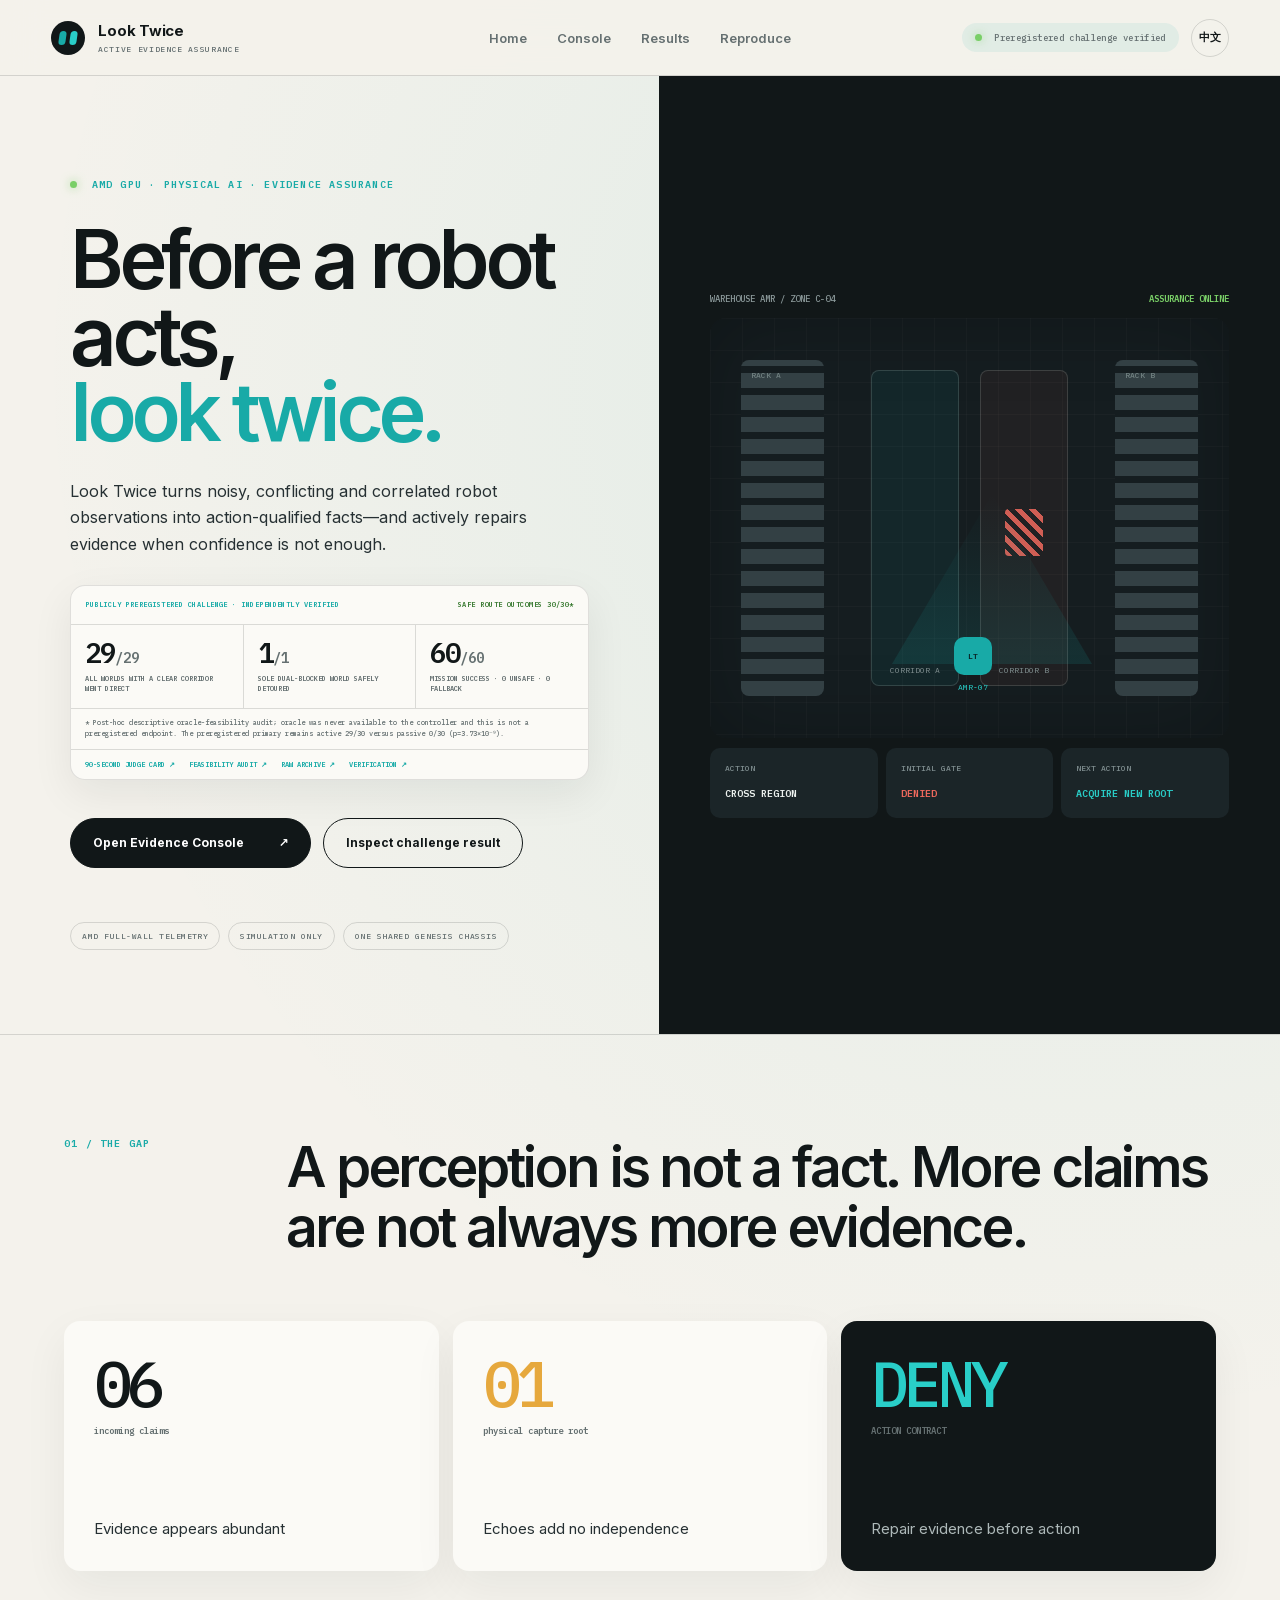
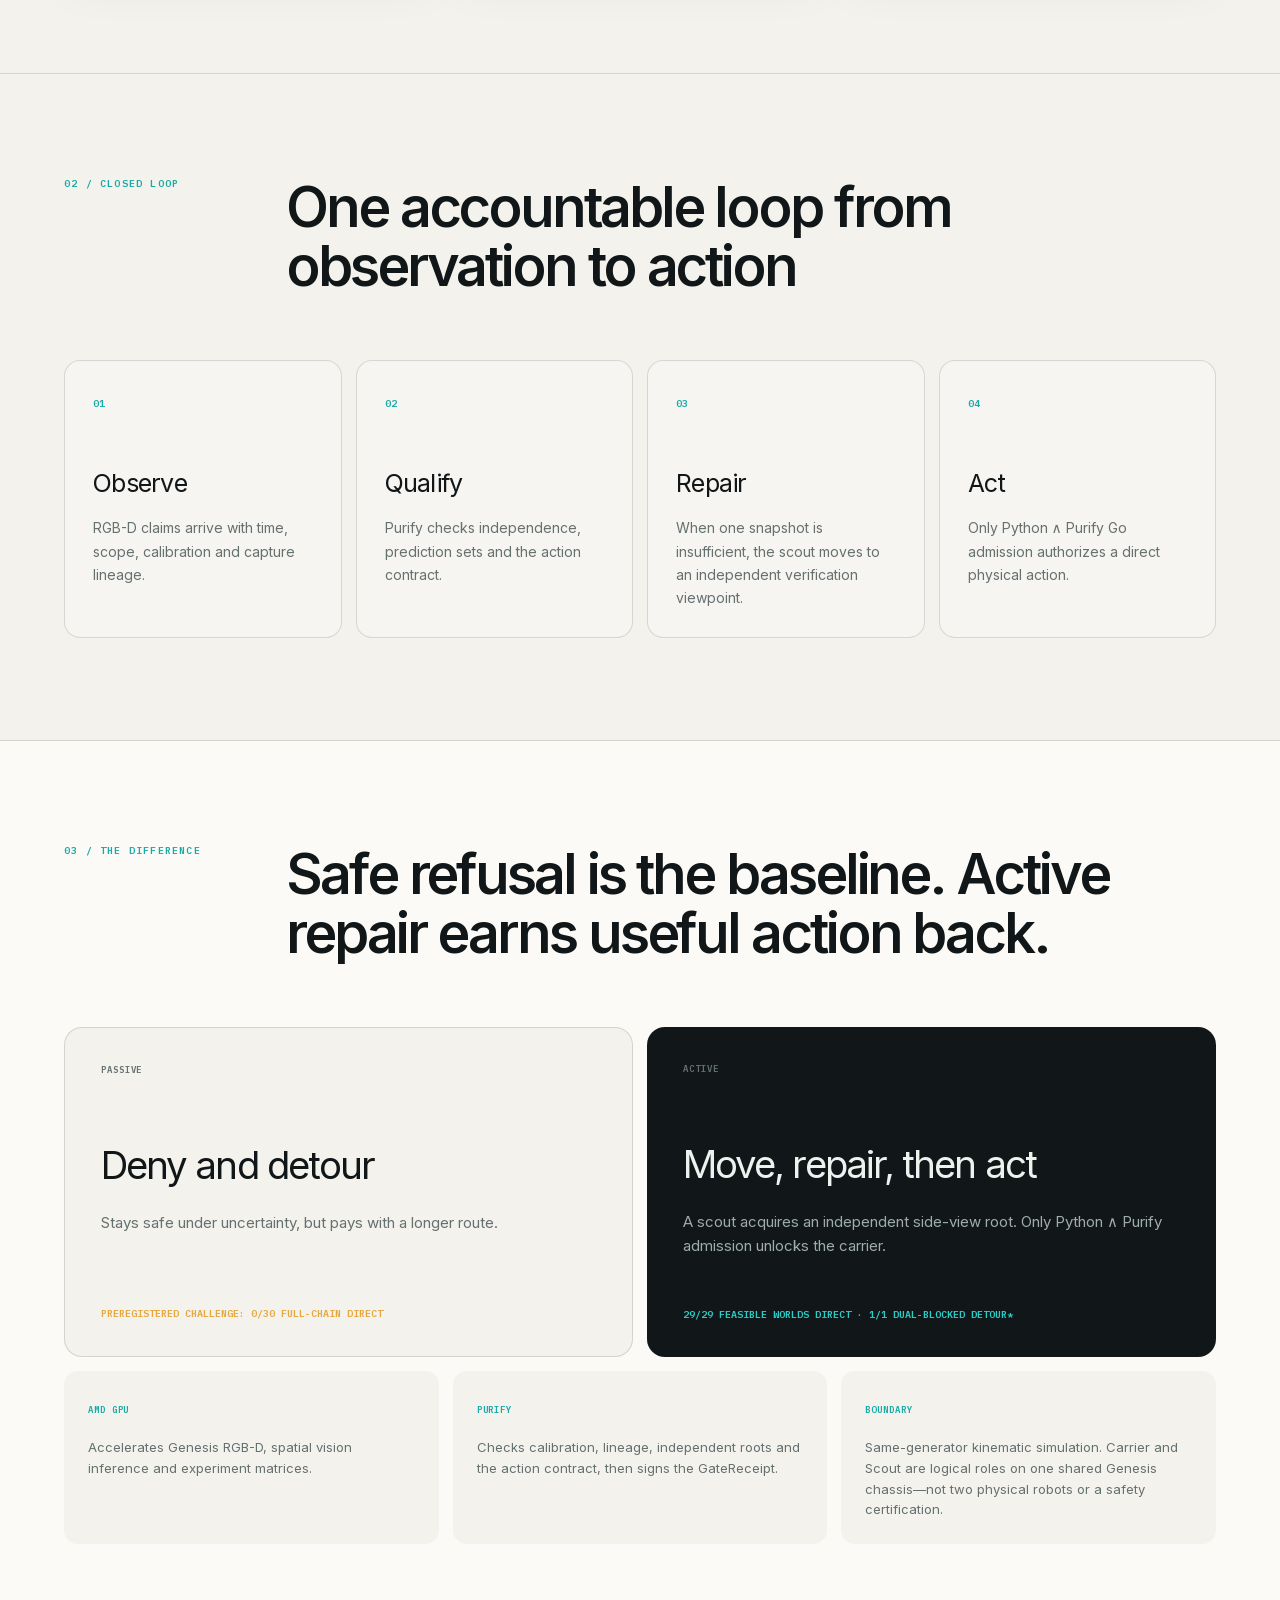
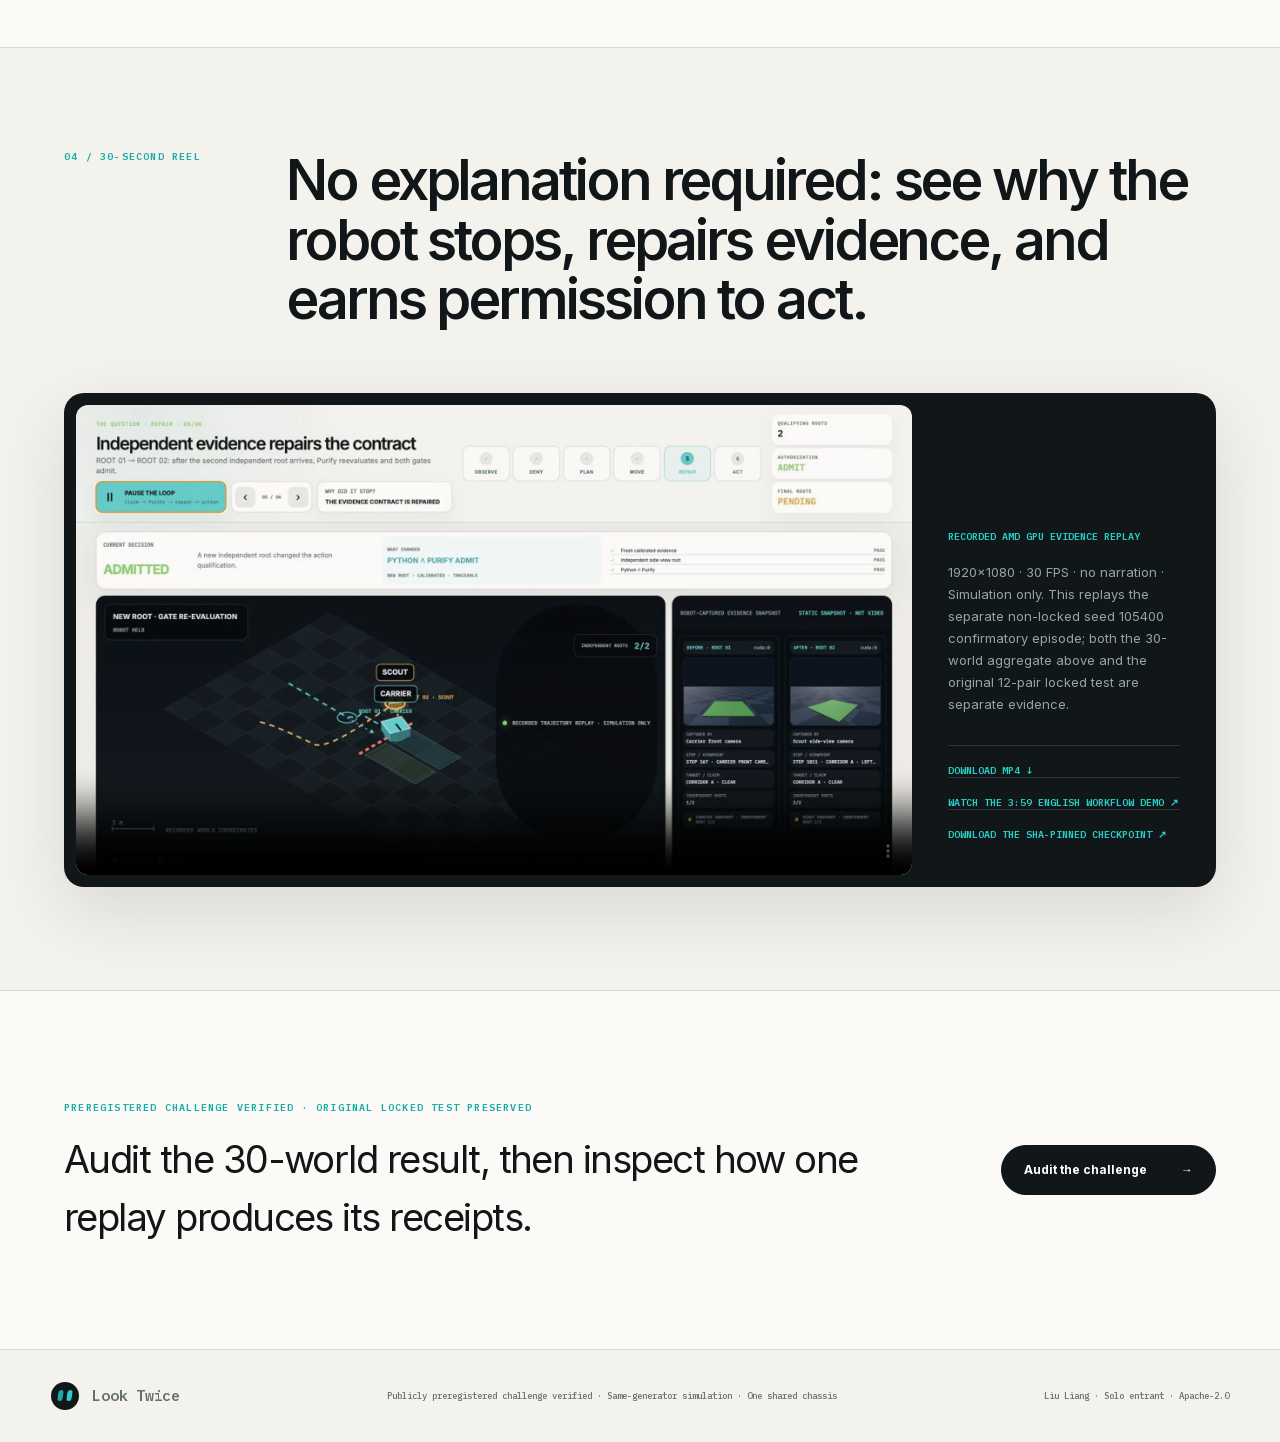
==== index.html @ dd741c24 "Publish honest 30-world feasibility audit" ====
<!DOCTYPE html><html lang="en"><head><meta charSet="utf-8"/><meta name="viewport" content="width=device-width, initial-scale=1"/><link rel="stylesheet" href="/assets/index-Dg9kIc-z.css" data-rsc-css-href="/assets/index-Dg9kIc-z.css" data-precedence="vite-rsc/importer-resources"/><link rel="modulepreload" href="/assets/layout-segment-context-CS0WMBoM.js" crossorigin=""/><link rel="modulepreload" href="/assets/rolldown-runtime-hePW80VL.js" crossorigin=""/><link rel="modulepreload" href="/assets/framework-DLP1zmWw.js" crossorigin=""/><link rel="modulepreload" href="/assets/index-BYAq_W3G.js" crossorigin=""/><link rel="modulepreload" href="/assets/SiteShell-CJT-qHMh.js" crossorigin=""/><link rel="modulepreload" href="/assets/page-BsW5dduf.js" crossorigin=""/><link rel="modulepreload" href="/assets/challengeEvidence-SQwz9mM8.js" crossorigin=""/><title>Look Twice — Active Evidence Assurance</title><meta name="description" content="A Purify-powered active evidence assurance layer for Physical AI on AMD GPU."/><meta property="og:title" content="Look Twice — Active Evidence Assurance"/><meta property="og:description" content="A robot should not act on evidence it cannot defend. Watch the 30-second Purify-qualified repair loop."/><meta property="og:url" content="https://eason4kim-rocket.github.io/"/><meta property="og:type" content="website"/><meta property="og:image" content="https://eason4kim-rocket.github.io/og.png"/><meta property="og:image:width" content="1730"/><meta property="og:image:height" content="909"/><meta property="og:image:alt" content="Look Twice active evidence assurance for Track 3 Physical AI"/><meta name="twitter:card" content="summary_large_image"/><meta name="twitter:title" content="Look Twice — Active Evidence Assurance"/><meta name="twitter:description" content="Claim → Purify → active evidence repair → qualified physical action."/><meta name="twitter:image" content="https://eason4kim-rocket.github.io/og.png"/><link rel="canonical" href="https://eason4kim-rocket.github.io/"/><script>self.__VINEXT_RSC_PARAMS__={}</script><script>self.__VINEXT_RSC_NAV__={"pathname":"/","searchParams":[]}</script><link rel="modulepreload" href="/assets/index-BYAq_W3G.js" />
<link rel="preload" href="/assets/_vinext_fonts/inter-9df0d028785c/inter-7249155f.woff2" as="font" type="font/woff2" crossorigin />
<link rel="preload" href="/assets/_vinext_fonts/inter-9df0d028785c/inter-e34c5f1b.woff2" as="font" type="font/woff2" crossorigin />
<link rel="preload" href="/assets/_vinext_fonts/inter-9df0d028785c/inter-6e1a6b2b.woff2" as="font" type="font/woff2" crossorigin />
<link rel="preload" href="/assets/_vinext_fonts/inter-9df0d028785c/inter-656bbed6.woff2" as="font" type="font/woff2" crossorigin />
<link rel="preload" href="/assets/_vinext_fonts/inter-9df0d028785c/inter-fc83e075.woff2" as="font" type="font/woff2" crossorigin />
<link rel="preload" href="/assets/_vinext_fonts/inter-9df0d028785c/inter-749a3084.woff2" as="font" type="font/woff2" crossorigin />
<link rel="preload" href="/assets/_vinext_fonts/inter-9df0d028785c/inter-1ab1ad55.woff2" as="font" type="font/woff2" crossorigin />
<link rel="preload" href="/assets/_vinext_fonts/ibm-plex-mono-fb0034d93db3/ibm-plex-mono-3a6be21f.woff2" as="font" type="font/woff2" crossorigin />
<link rel="preload" href="/assets/_vinext_fonts/ibm-plex-mono-fb0034d93db3/ibm-plex-mono-c969eaac.woff2" as="font" type="font/woff2" crossorigin />
<link rel="preload" href="/assets/_vinext_fonts/ibm-plex-mono-fb0034d93db3/ibm-plex-mono-ef6e627b.woff2" as="font" type="font/woff2" crossorigin />
<link rel="preload" href="/assets/_vinext_fonts/ibm-plex-mono-fb0034d93db3/ibm-plex-mono-9994c10a.woff2" as="font" type="font/woff2" crossorigin />
<link rel="preload" href="/assets/_vinext_fonts/ibm-plex-mono-fb0034d93db3/ibm-plex-mono-d7731959.woff2" as="font" type="font/woff2" crossorigin />
<link rel="preload" href="/assets/_vinext_fonts/ibm-plex-mono-fb0034d93db3/ibm-plex-mono-1321c702.woff2" as="font" type="font/woff2" crossorigin />
<link rel="preload" href="/assets/_vinext_fonts/ibm-plex-mono-fb0034d93db3/ibm-plex-mono-b98a4523.woff2" as="font" type="font/woff2" crossorigin />
<link rel="preload" href="/assets/_vinext_fonts/ibm-plex-mono-fb0034d93db3/ibm-plex-mono-d9a6454f.woff2" as="font" type="font/woff2" crossorigin />
<link rel="preload" href="/assets/_vinext_fonts/ibm-plex-mono-fb0034d93db3/ibm-plex-mono-60d1ee22.woff2" as="font" type="font/woff2" crossorigin />
<link rel="preload" href="/assets/_vinext_fonts/ibm-plex-mono-fb0034d93db3/ibm-plex-mono-8d0aead6.woff2" as="font" type="font/woff2" crossorigin />
<link rel="preload" href="/assets/_vinext_fonts/ibm-plex-mono-fb0034d93db3/ibm-plex-mono-fffef905.woff2" as="font" type="font/woff2" crossorigin />
<link rel="preload" href="/assets/_vinext_fonts/ibm-plex-mono-fb0034d93db3/ibm-plex-mono-4d3fe5e6.woff2" as="font" type="font/woff2" crossorigin />
<link rel="preload" href="/assets/_vinext_fonts/ibm-plex-mono-fb0034d93db3/ibm-plex-mono-3d252c9a.woff2" as="font" type="font/woff2" crossorigin />
<link rel="preload" href="/assets/_vinext_fonts/ibm-plex-mono-fb0034d93db3/ibm-plex-mono-486bb381.woff2" as="font" type="font/woff2" crossorigin />
<link rel="preload" href="/assets/_vinext_fonts/ibm-plex-mono-fb0034d93db3/ibm-plex-mono-8864f199.woff2" as="font" type="font/woff2" crossorigin />
<style data-vinext-fonts>/* cyrillic-ext */
@font-face {
  font-family: 'Inter';
  font-style: normal;
  font-weight: 100 900;
  font-display: swap;
  src: url(/assets/_vinext_fonts/inter-9df0d028785c/inter-7249155f.woff2) format('woff2');
  unicode-range: U+0460-052F, U+1C80-1C8A, U+20B4, U+2DE0-2DFF, U+A640-A69F, U+FE2E-FE2F;
}
/* cyrillic */
@font-face {
  font-family: 'Inter';
  font-style: normal;
  font-weight: 100 900;
  font-display: swap;
  src: url(/assets/_vinext_fonts/inter-9df0d028785c/inter-e34c5f1b.woff2) format('woff2');
  unicode-range: U+0301, U+0400-045F, U+0490-0491, U+04B0-04B1, U+2116;
}
/* greek-ext */
@font-face {
  font-family: 'Inter';
  font-style: normal;
  font-weight: 100 900;
  font-display: swap;
  src: url(/assets/_vinext_fonts/inter-9df0d028785c/inter-6e1a6b2b.woff2) format('woff2');
  unicode-range: U+1F00-1FFF;
}
/* greek */
@font-face {
  font-family: 'Inter';
  font-style: normal;
  font-weight: 100 900;
  font-display: swap;
  src: url(/assets/_vinext_fonts/inter-9df0d028785c/inter-656bbed6.woff2) format('woff2');
  unicode-range: U+0370-0377, U+037A-037F, U+0384-038A, U+038C, U+038E-03A1, U+03A3-03FF;
}
/* vietnamese */
@font-face {
  font-family: 'Inter';
  font-style: normal;
  font-weight: 100 900;
  font-display: swap;
  src: url(/assets/_vinext_fonts/inter-9df0d028785c/inter-fc83e075.woff2) format('woff2');
  unicode-range: U+0102-0103, U+0110-0111, U+0128-0129, U+0168-0169, U+01A0-01A1, U+01AF-01B0, U+0300-0301, U+0303-0304, U+0308-0309, U+0323, U+0329, U+1EA0-1EF9, U+20AB;
}
/* latin-ext */
@font-face {
  font-family: 'Inter';
  font-style: normal;
  font-weight: 100 900;
  font-display: swap;
  src: url(/assets/_vinext_fonts/inter-9df0d028785c/inter-749a3084.woff2) format('woff2');
  unicode-range: U+0100-02BA, U+02BD-02C5, U+02C7-02CC, U+02CE-02D7, U+02DD-02FF, U+0304, U+0308, U+0329, U+1D00-1DBF, U+1E00-1E9F, U+1EF2-1EFF, U+2020, U+20A0-20AB, U+20AD-20C0, U+2113, U+2C60-2C7F, U+A720-A7FF;
}
/* latin */
@font-face {
  font-family: 'Inter';
  font-style: normal;
  font-weight: 100 900;
  font-display: swap;
  src: url(/assets/_vinext_fonts/inter-9df0d028785c/inter-1ab1ad55.woff2) format('woff2');
  unicode-range: U+0000-00FF, U+0131, U+0152-0153, U+02BB-02BC, U+02C6, U+02DA, U+02DC, U+0304, U+0308, U+0329, U+2000-206F, U+20AC, U+2122, U+2191, U+2193, U+2212, U+2215, U+FEFF, U+FFFD;
}

.__font_inter_0380wzv { font-family: 'Inter', sans-serif; }

.__variable_inter_0380wzv { --font-inter: 'Inter', sans-serif; }

/* cyrillic-ext */
@font-face {
  font-family: 'IBM Plex Mono';
  font-style: normal;
  font-weight: 400;
  font-display: swap;
  src: url(/assets/_vinext_fonts/ibm-plex-mono-fb0034d93db3/ibm-plex-mono-3a6be21f.woff2) format('woff2');
  unicode-range: U+0460-052F, U+1C80-1C8A, U+20B4, U+2DE0-2DFF, U+A640-A69F, U+FE2E-FE2F;
}
/* cyrillic */
@font-face {
  font-family: 'IBM Plex Mono';
  font-style: normal;
  font-weight: 400;
  font-display: swap;
  src: url(/assets/_vinext_fonts/ibm-plex-mono-fb0034d93db3/ibm-plex-mono-c969eaac.woff2) format('woff2');
  unicode-range: U+0301, U+0400-045F, U+0490-0491, U+04B0-04B1, U+2116;
}
/* vietnamese */
@font-face {
  font-family: 'IBM Plex Mono';
  font-style: normal;
  font-weight: 400;
  font-display: swap;
  src: url(/assets/_vinext_fonts/ibm-plex-mono-fb0034d93db3/ibm-plex-mono-ef6e627b.woff2) format('woff2');
  unicode-range: U+0102-0103, U+0110-0111, U+0128-0129, U+0168-0169, U+01A0-01A1, U+01AF-01B0, U+0300-0301, U+0303-0304, U+0308-0309, U+0323, U+0329, U+1EA0-1EF9, U+20AB;
}
/* latin-ext */
@font-face {
  font-family: 'IBM Plex Mono';
  font-style: normal;
  font-weight: 400;
  font-display: swap;
  src: url(/assets/_vinext_fonts/ibm-plex-mono-fb0034d93db3/ibm-plex-mono-9994c10a.woff2) format('woff2');
  unicode-range: U+0100-02BA, U+02BD-02C5, U+02C7-02CC, U+02CE-02D7, U+02DD-02FF, U+0304, U+0308, U+0329, U+1D00-1DBF, U+1E00-1E9F, U+1EF2-1EFF, U+2020, U+20A0-20AB, U+20AD-20C0, U+2113, U+2C60-2C7F, U+A720-A7FF;
}
/* latin */
@font-face {
  font-family: 'IBM Plex Mono';
  font-style: normal;
  font-weight: 400;
  font-display: swap;
  src: url(/assets/_vinext_fonts/ibm-plex-mono-fb0034d93db3/ibm-plex-mono-d7731959.woff2) format('woff2');
  unicode-range: U+0000-00FF, U+0131, U+0152-0153, U+02BB-02BC, U+02C6, U+02DA, U+02DC, U+0304, U+0308, U+0329, U+2000-206F, U+20AC, U+2122, U+2191, U+2193, U+2212, U+2215, U+FEFF, U+FFFD;
}
/* cyrillic-ext */
@font-face {
  font-family: 'IBM Plex Mono';
  font-style: normal;
  font-weight: 500;
  font-display: swap;
  src: url(/assets/_vinext_fonts/ibm-plex-mono-fb0034d93db3/ibm-plex-mono-1321c702.woff2) format('woff2');
  unicode-range: U+0460-052F, U+1C80-1C8A, U+20B4, U+2DE0-2DFF, U+A640-A69F, U+FE2E-FE2F;
}
/* cyrillic */
@font-face {
  font-family: 'IBM Plex Mono';
  font-style: normal;
  font-weight: 500;
  font-display: swap;
  src: url(/assets/_vinext_fonts/ibm-plex-mono-fb0034d93db3/ibm-plex-mono-b98a4523.woff2) format('woff2');
  unicode-range: U+0301, U+0400-045F, U+0490-0491, U+04B0-04B1, U+2116;
}
/* vietnamese */
@font-face {
  font-family: 'IBM Plex Mono';
  font-style: normal;
  font-weight: 500;
  font-display: swap;
  src: url(/assets/_vinext_fonts/ibm-plex-mono-fb0034d93db3/ibm-plex-mono-d9a6454f.woff2) format('woff2');
  unicode-range: U+0102-0103, U+0110-0111, U+0128-0129, U+0168-0169, U+01A0-01A1, U+01AF-01B0, U+0300-0301, U+0303-0304, U+0308-0309, U+0323, U+0329, U+1EA0-1EF9, U+20AB;
}
/* latin-ext */
@font-face {
  font-family: 'IBM Plex Mono';
  font-style: normal;
  font-weight: 500;
  font-display: swap;
  src: url(/assets/_vinext_fonts/ibm-plex-mono-fb0034d93db3/ibm-plex-mono-60d1ee22.woff2) format('woff2');
  unicode-range: U+0100-02BA, U+02BD-02C5, U+02C7-02CC, U+02CE-02D7, U+02DD-02FF, U+0304, U+0308, U+0329, U+1D00-1DBF, U+1E00-1E9F, U+1EF2-1EFF, U+2020, U+20A0-20AB, U+20AD-20C0, U+2113, U+2C60-2C7F, U+A720-A7FF;
}
/* latin */
@font-face {
  font-family: 'IBM Plex Mono';
  font-style: normal;
  font-weight: 500;
  font-display: swap;
  src: url(/assets/_vinext_fonts/ibm-plex-mono-fb0034d93db3/ibm-plex-mono-8d0aead6.woff2) format('woff2');
  unicode-range: U+0000-00FF, U+0131, U+0152-0153, U+02BB-02BC, U+02C6, U+02DA, U+02DC, U+0304, U+0308, U+0329, U+2000-206F, U+20AC, U+2122, U+2191, U+2193, U+2212, U+2215, U+FEFF, U+FFFD;
}
/* cyrillic-ext */
@font-face {
  font-family: 'IBM Plex Mono';
  font-style: normal;
  font-weight: 600;
  font-display: swap;
  src: url(/assets/_vinext_fonts/ibm-plex-mono-fb0034d93db3/ibm-plex-mono-fffef905.woff2) format('woff2');
  unicode-range: U+0460-052F, U+1C80-1C8A, U+20B4, U+2DE0-2DFF, U+A640-A69F, U+FE2E-FE2F;
}
/* cyrillic */
@font-face {
  font-family: 'IBM Plex Mono';
  font-style: normal;
  font-weight: 600;
  font-display: swap;
  src: url(/assets/_vinext_fonts/ibm-plex-mono-fb0034d93db3/ibm-plex-mono-4d3fe5e6.woff2) format('woff2');
  unicode-range: U+0301, U+0400-045F, U+0490-0491, U+04B0-04B1, U+2116;
}
/* vietnamese */
@font-face {
  font-family: 'IBM Plex Mono';
  font-style: normal;
  font-weight: 600;
  font-display: swap;
  src: url(/assets/_vinext_fonts/ibm-plex-mono-fb0034d93db3/ibm-plex-mono-3d252c9a.woff2) format('woff2');
  unicode-range: U+0102-0103, U+0110-0111, U+0128-0129, U+0168-0169, U+01A0-01A1, U+01AF-01B0, U+0300-0301, U+0303-0304, U+0308-0309, U+0323, U+0329, U+1EA0-1EF9, U+20AB;
}
/* latin-ext */
@font-face {
  font-family: 'IBM Plex Mono';
  font-style: normal;
  font-weight: 600;
  font-display: swap;
  src: url(/assets/_vinext_fonts/ibm-plex-mono-fb0034d93db3/ibm-plex-mono-486bb381.woff2) format('woff2');
  unicode-range: U+0100-02BA, U+02BD-02C5, U+02C7-02CC, U+02CE-02D7, U+02DD-02FF, U+0304, U+0308, U+0329, U+1D00-1DBF, U+1E00-1E9F, U+1EF2-1EFF, U+2020, U+20A0-20AB, U+20AD-20C0, U+2113, U+2C60-2C7F, U+A720-A7FF;
}
/* latin */
@font-face {
  font-family: 'IBM Plex Mono';
  font-style: normal;
  font-weight: 600;
  font-display: swap;
  src: url(/assets/_vinext_fonts/ibm-plex-mono-fb0034d93db3/ibm-plex-mono-8864f199.woff2) format('woff2');
  unicode-range: U+0000-00FF, U+0131, U+0152-0153, U+02BB-02BC, U+02C6, U+02DA, U+02DC, U+0304, U+0308, U+0329, U+2000-206F, U+20AC, U+2122, U+2191, U+2193, U+2212, U+2215, U+FEFF, U+FFFD;
}

.__font_ibm_plex_mono_0r0e6f2 { font-family: 'IBM Plex Mono', sans-serif; }

.__variable_ibm_plex_mono_0r0e6f2 { --font-mono: 'IBM Plex Mono', sans-serif; }
</style>
</head><body class="__variable_inter_0380wzv __variable_ibm_plex_mono_0r0e6f2"><div class="site-shell shell-marketing"><header class="topbar"><a href="/?locale=en" class="brand"><span class="brand-symbol" aria-hidden="true"><i></i><i></i></span><span>Look Twice<small>Active evidence assurance</small></span></a><nav aria-label="Primary navigation"><a href="/?locale=en" class="active">Home</a><a href="/console?locale=en" class="">Console</a><a href="/results?locale=en" class="">Results</a><a href="/reproduce?locale=en" class="">Reproduce</a></nav><div class="top-actions"><span class="status-pill"><i></i> <!-- -->Preregistered challenge verified</span><button type="button" lang="zh-CN" aria-label="Switch to Chinese" title="切换到中文">中文</button></div></header><main><section class="hero section-grid"><div class="hero-copy"><div class="eyebrow"><span class="live-dot"></span> <!-- -->AMD GPU · PHYSICAL AI · EVIDENCE ASSURANCE</div><h1>Before a robot acts,<br/><em>look twice.</em></h1><p class="hero-lead">Look Twice turns noisy, conflicting and correlated robot observations into action-qualified facts—and actively repairs evidence when confidence is not enough.</p><div class="challenge-proof" aria-label="Preregistered challenge result and post-hoc feasibility audit"><div class="challenge-proof-head"><span>PUBLICLY PREREGISTERED CHALLENGE · INDEPENDENTLY VERIFIED</span><b>SAFE ROUTE OUTCOMES 30/30*</b></div><div class="challenge-proof-grid"><div><strong>29<small>/29</small></strong><span>all worlds with a clear corridor went direct</span></div><div><strong>1<small>/1</small></strong><span>sole dual-blocked world safely detoured</span></div><div><strong>60<small>/60</small></strong><span>mission success · 0 unsafe · 0 fallback</span></div></div><p class="challenge-proof-note">* Post-hoc descriptive oracle-feasibility audit; oracle was never available to the controller and this is not a preregistered endpoint. The preregistered primary remains active 29/30 versus passive 0/30 (p=3.73×10⁻⁹).</p><div class="challenge-proof-links"><a href="https://github.com/eason4kim-rocket/look-twice/blob/v8-competition-release/docs/V8_FROZEN_CHALLENGE_JUDGE_CARD.md" target="_blank" rel="noreferrer">90-SECOND JUDGE CARD ↗</a><a href="/data/source/V8_FROZEN_CHALLENGE_FEASIBILITY_AUDIT.json" target="_blank" rel="noreferrer">FEASIBILITY AUDIT ↗</a><a href="https://github.com/eason4kim-rocket/look-twice/releases/download/v8-competition-candidate/v8-frozen-challenge-102500-102529.raw.tar.gz">RAW ARCHIVE ↗</a><a href="https://github.com/eason4kim-rocket/look-twice/releases/download/v8-competition-candidate/v8-frozen-challenge-102500-102529.VERIFICATION.json">VERIFICATION ↗</a></div></div><div class="hero-actions"><a href="/console?locale=en" class="button primary">Open Evidence Console<span>↗</span></a><a href="/results?locale=en" class="button ghost">Inspect challenge result</a></div><div class="truth-strip"><span>AMD FULL-WALL TELEMETRY</span><span>SIMULATION ONLY</span><span>ONE SHARED GENESIS CHASSIS</span></div></div><div class="hero-system" aria-label="Look Twice system status"><div class="system-head"><span>WAREHOUSE AMR / ZONE C-04</span><b>ASSURANCE ONLINE</b></div><div class="warehouse-map"><div class="rack rack-a">RACK A</div><div class="rack rack-b">RACK B</div><div class="corridor corridor-a"><span>CORRIDOR A</span></div><div class="corridor corridor-b"><span>CORRIDOR B</span><i></i></div><div class="robot-marker"><b>LT</b><span>AMR-07</span></div><div class="scan-cone"></div></div><div class="contract-mini"><div><span>ACTION</span><b>CROSS REGION</b></div><div><span>INITIAL GATE</span><b class="denied">DENIED</b></div><div><span>NEXT ACTION</span><b class="cyan">ACQUIRE NEW ROOT</b></div></div></div></section><section class="section block-section"><div class="section-heading"><span>01 / THE GAP</span><h2>A perception is not a fact. More claims are not always more evidence.</h2></div><div class="problem-grid"><article><b>06</b><span>incoming claims</span><p>Evidence appears abundant</p></article><article class="warning"><b>01</b><span>physical capture root</span><p>Echoes add no independence</p></article><article class="resolution"><b>DENY</b><span>ACTION CONTRACT</span><p>Repair evidence before action</p></article></div></section><section class="section flow-section"><div class="section-heading"><span>02 / CLOSED LOOP</span><h2>One accountable loop from observation to action</h2></div><div class="flow-grid"><article><span>01</span><h3>Observe</h3><p>RGB-D claims arrive with time, scope, calibration and capture lineage.</p></article><article><span>02</span><h3>Qualify</h3><p>Purify checks independence, prediction sets and the action contract.</p></article><article><span>03</span><h3>Repair</h3><p>When one snapshot is insufficient, the scout moves to an independent verification viewpoint.</p></article><article><span>04</span><h3>Act</h3><p>Only Python ∧ Purify Go admission authorizes a direct physical action.</p></article></div></section><section class="section policy-section"><div class="section-heading"><span>03 / THE DIFFERENCE</span><h2>Safe refusal is the baseline. Active repair earns useful action back.</h2></div><div class="policy-comparison"><article><span>PASSIVE</span><h3>Deny and detour</h3><p>Stays safe under uncertainty, but pays with a longer route.</p><b>PREREGISTERED CHALLENGE: 0/30 FULL-CHAIN DIRECT</b></article><article class="active-policy"><span>ACTIVE</span><h3>Move, repair, then act</h3><p>A scout acquires an independent side-view root. Only Python ∧ Purify admission unlocks the carrier.</p><b>29/29 FEASIBLE WORLDS DIRECT · 1/1 DUAL-BLOCKED DETOUR*</b></article></div><div class="platform-row"><div><span>AMD GPU</span><p>Accelerates Genesis RGB-D, spatial vision inference and experiment matrices.</p></div><div><span>PURIFY</span><p>Checks calibration, lineage, independent roots and the action contract, then signs the GateReceipt.</p></div><div><span>BOUNDARY</span><p>Same-generator kinematic simulation. Carrier and Scout are logical roles on one shared Genesis chassis—not two physical robots or a safety certification.</p></div></div></section><section class="section reel-section"><div class="section-heading"><span>04 / 30-SECOND REEL</span><h2>No explanation required: see why the robot stops, repairs evidence, and earns permission to act.</h2></div><div class="reel-player"><video controls="" playsInline="" preload="metadata" poster="/media/look-twice-replay-30s.poster.webp"><source src="/media/look-twice-replay-30s.mp4" type="video/mp4"/></video><div><b>RECORDED AMD GPU EVIDENCE REPLAY</b><p>1920×1080 · 30 FPS · no narration · Simulation only. This replays the separate non-locked seed 105400 confirmatory episode; both the 30-world aggregate above and the original 12-pair locked test are separate evidence.</p><a href="/media/look-twice-replay-30s.mp4" download="">DOWNLOAD MP4 ↓</a><a href="https://github.com/eason4kim-rocket/look-twice/releases/download/v8-competition-candidate/Look-Twice-V8-Demo.mp4">WATCH THE 3:59 ENGLISH WORKFLOW DEMO ↗</a><a href="https://github.com/eason4kim-rocket/look-twice/releases/download/v8-competition-candidate/v8_seg_v3_selected_ep22_7b158726f9c0.pt">DOWNLOAD THE SHA-PINNED CHECKPOINT ↗</a></div></div></section><section class="section cta-band"><div><span>PREREGISTERED CHALLENGE VERIFIED · ORIGINAL LOCKED TEST PRESERVED</span><h2>Audit the 30-world result, then inspect how one replay produces its receipts.</h2></div><a href="/results?locale=en" class="button primary">Audit the challenge<span>→</span></a></section></main><footer><div class="brand compact"><span class="brand-symbol" aria-hidden="true"><i></i><i></i></span><span>Look Twice</span></div><p>Publicly preregistered challenge verified · Same-generator simulation · One shared chassis</p><span>Liu Liang · <!-- -->Solo entrant<!-- --> · Apache-2.0</span></footer></div><script id="_R_">import("/assets/index-BYAq_W3G.js")</script></body></html><script>self.__VINEXT_RSC_CHUNKS__=self.__VINEXT_RSC_CHUNKS__||[];self.__VINEXT_RSC_CHUNKS__.push("2:I[\"9174d106898b\",[],\"LanguageProvider\",1]\n3:I[\"8c0f216c4604\",[],\"Children\",1]\n4:I[\"15c18cfaeeff\",[],\"LayoutSegmentProvider\",1]\n5:I[\"8c0f216c4604\",[],\"Slot\",1]\n6:I[\"593f344dc510\",[],\"RedirectBoundary\",1]\n:HL[\"/assets/index-Dg9kIc-z.css\",\"style\"]\n")</script><script>self.__VINEXT_RSC_CHUNKS__=self.__VINEXT_RSC_CHUNKS__||[];self.__VINEXT_RSC_CHUNKS__.push("0:{\"__route\":\"route:/\",\"__interceptionContext\":null,\"__layoutIds\":[\"layout:/\"],\"__rootLayout\":\"/\",\"page:/\":\"$L1\",\"layout:/\":[[[[\"$\",\"link\",\"css:/assets/index-Dg9kIc-z.css\",{\"rel\":\"stylesheet\",\"precedence\":\"vite-rsc/importer-resources\",\"href\":\"/assets/index-Dg9kIc-z.css\",\"data-rsc-css-href\":\"/assets/index-Dg9kIc-z.css\"}],\"$undefined\"],[\"$\",\"html\",null,{\"lang\":\"en\",\"suppressHydrationWarning\":true,\"children\":[\"$\",\"body\",null,{\"className\":\"__variable_inter_0380wzv __variable_ibm_plex_mono_0r0e6f2\",\"children\":[\"$\",\"$L2\",null,{\"children\":[\"$\",\"$L3\",null,{}]}]}]}]],null],\"route:/\":[[[\"$\",\"meta\",null,{\"charSet\":\"utf-8\"}],[[\"$\",\"title\",\"0\",{\"children\":\"Look Twice — Active Evidence Assurance\"}],[\"$\",\"meta\",\"1\",{\"name\":\"description\",\"content\":\"A Purify-powered active evidence assurance layer for Physical AI on AMD GPU.\"}],[\"$\",\"meta\",\"2\",{\"property\":\"og:title\",\"content\":\"Look Twice — Active Evidence Assurance\"}],[\"$\",\"meta\",\"3\",{\"property\":\"og:description\",\"content\":\"A robot should not act on evidence it cannot defend. Watch the 30-second Purify-qualified repair loop.\"}],[\"$\",\"meta\",\"4\",{\"property\":\"og:url\",\"content\":\"https://eason4kim-rocket.github.io/\"}],[\"$\",\"meta\",\"5\",{\"property\":\"og:type\",\"content\":\"website\"}],[\"$\",\"meta\",\"6\",{\"property\":\"og:image\",\"content\":\"https://eason4kim-rocket.github.io/og.png\"}],[\"$\",\"meta\",\"7\",{\"property\":\"og:image:width\",\"content\":\"1730\"}],[\"$\",\"meta\",\"8\",{\"property\":\"og:image:height\",\"content\":\"909\"}],[\"$\",\"meta\",\"9\",{\"property\":\"og:image:alt\",\"content\":\"Look Twice active evidence assurance for Track 3 Physical AI\"}],[\"$\",\"meta\",\"10\",{\"name\":\"twitter:card\",\"content\":\"summary_large_image\"}],[\"$\",\"meta\",\"11\",{\"name\":\"twitter:title\",\"content\":\"Look Twice — Active Evidence Assurance\"}],[\"$\",\"meta\",\"12\",{\"name\":\"twitter:description\",\"content\":\"Claim → Purify → active evidence repair → qualified physical action.\"}],[\"$\",\"meta\",\"13\",{\"name\":\"twitter:image\",\"content\":\"https://eason4kim-rocket.github.io/og.png\"}],[\"$\",\"link\",\"14\",{\"rel\":\"canonical\",\"href\":\"https://eason4kim-rocket.github.io/\"}]],[[\"$\",\"meta\",\"0\",{\"name\":\"viewport\",\"content\":\"width=device-width, initial-scale=1\"}]]],[\"$\",\"$L4\",null,{\"segmentMap\":{\"children\":[]},\"children\":[\"$\",\"$L5\",null,{\"id\":\"layout:/\",\"parallelSlots\":\"$undefined\",\"children\":[\"$\",\"$L6\",null,{\"children\":[\"$\",\"$L4\",null,{\"segmentMap\":{\"children\":[]},\"children\":[\"$\",\"$L5\",null,{\"id\":\"page:/\"}]}]}]}]}]],\"__layoutFlags\":{\"layout:/\":\"s\"},\"__artifactCompatibility\":{\"schemaVersion\":1,\"graphVersion\":\"app-route-graph:4uhn5s1wvoptc\",\"deploymentVersion\":\"5b5cd487-a30c-4110-9e2c-4811f394d9e9\",\"appElementsSchemaVersion\":1,\"rscPayloadSchemaVersion\":1,\"rootBoundaryId\":\"/\",\"renderEpoch\":null}}\n")</script><script>self.__VINEXT_RSC_CHUNKS__=self.__VINEXT_RSC_CHUNKS__||[];self.__VINEXT_RSC_CHUNKS__.push("7:I[\"6efdf509a785\",[],\"default\",1]\n1:[\"$\",\"$L7\",null,{\"params\":\"$@8\",\"searchParams\":\"$@9\"}]\n")</script><script>self.__VINEXT_RSC_CHUNKS__=self.__VINEXT_RSC_CHUNKS__||[];self.__VINEXT_RSC_CHUNKS__.push("8:{}\n9:{}\n")</script><script>self.__VINEXT_RSC_DONE__=true</script>
---- assets/index-Dg9kIc-z.css ----
/*! tailwindcss v4.2.1 | MIT License | https://tailwindcss.com */
@layer theme{:root,:host{--font-sans:ui-sans-serif, system-ui, sans-serif, "Apple Color Emoji", "Segoe UI Emoji", "Segoe UI Symbol", "Noto Color Emoji";--font-mono:ui-monospace, SFMono-Regular, Menlo, Monaco, Consolas, "Liberation Mono", "Courier New", monospace;--spacing:.25rem;--default-font-family:var(--font-sans);--default-mono-font-family:var(--font-mono)}}@layer base{*,:after,:before,::backdrop{box-sizing:border-box;border:0 solid;margin:0;padding:0}::file-selector-button{box-sizing:border-box;border:0 solid;margin:0;padding:0}html,:host{-webkit-text-size-adjust:100%;tab-size:4;line-height:1.5;font-family:var(--default-font-family,ui-sans-serif, system-ui, sans-serif, "Apple Color Emoji", "Segoe UI Emoji", "Segoe UI Symbol", "Noto Color Emoji");font-feature-settings:var(--default-font-feature-settings,normal);font-variation-settings:var(--default-font-variation-settings,normal);-webkit-tap-highlight-color:transparent}hr{height:0;color:inherit;border-top-width:1px}abbr:where([title]){-webkit-text-decoration:underline dotted;text-decoration:underline dotted}h1,h2,h3,h4,h5,h6{font-size:inherit;font-weight:inherit}a{color:inherit;-webkit-text-decoration:inherit;-webkit-text-decoration:inherit;-webkit-text-decoration:inherit;-webkit-text-decoration:inherit;text-decoration:inherit}b,strong{font-weight:bolder}code,kbd,samp,pre{font-family:var(--default-mono-font-family,ui-monospace, SFMono-Regular, Menlo, Monaco, Consolas, "Liberation Mono", "Courier New", monospace);font-feature-settings:var(--default-mono-font-feature-settings,normal);font-variation-settings:var(--default-mono-font-variation-settings,normal);font-size:1em}small{font-size:80%}sub,sup{vertical-align:baseline;font-size:75%;line-height:0;position:relative}sub{bottom:-.25em}sup{top:-.5em}table{text-indent:0;border-color:inherit;border-collapse:collapse}:-moz-focusring{outline:auto}progress{vertical-align:baseline}summary{display:list-item}ol,ul,menu{list-style:none}img,svg,video,canvas,audio,iframe,embed,object{vertical-align:middle;display:block}img,video{max-width:100%;height:auto}button,input,select,optgroup,textarea{font:inherit;font-feature-settings:inherit;font-variation-settings:inherit;letter-spacing:inherit;color:inherit;opacity:1;background-color:#0000;border-radius:0}::file-selector-button{font:inherit;font-feature-settings:inherit;font-variation-settings:inherit;letter-spacing:inherit;color:inherit;opacity:1;background-color:#0000;border-radius:0}:where(select:is([multiple],[size])) optgroup{font-weight:bolder}:where(select:is([multiple],[size])) optgroup option{padding-inline-start:20px}::file-selector-button{margin-inline-end:4px}::placeholder{opacity:1}@supports (not ((-webkit-appearance:-apple-pay-button))) or (contain-intrinsic-size:1px){::placeholder{color:currentColor}@supports (color:color-mix(in lab, red, red)){::placeholder{color:color-mix(in oklab, currentcolor 50%, transparent)}}}textarea{resize:vertical}::-webkit-search-decoration{-webkit-appearance:none}::-webkit-date-and-time-value{min-height:1lh;text-align:inherit}::-webkit-datetime-edit{display:inline-flex}::-webkit-datetime-edit-fields-wrapper{padding:0}::-webkit-datetime-edit{padding-block:0}::-webkit-datetime-edit-year-field{padding-block:0}::-webkit-datetime-edit-month-field{padding-block:0}::-webkit-datetime-edit-day-field{padding-block:0}::-webkit-datetime-edit-hour-field{padding-block:0}::-webkit-datetime-edit-minute-field{padding-block:0}::-webkit-datetime-edit-second-field{padding-block:0}::-webkit-datetime-edit-millisecond-field{padding-block:0}::-webkit-datetime-edit-meridiem-field{padding-block:0}::-webkit-calendar-picker-indicator{line-height:1}:-moz-ui-invalid{box-shadow:none}button,input:where([type=button],[type=reset],[type=submit]){appearance:button}::file-selector-button{appearance:button}::-webkit-inner-spin-button{height:auto}::-webkit-outer-spin-button{height:auto}[hidden]:where(:not([hidden=until-found])){display:none!important}}@layer components;@layer utilities{.visible{visibility:visible}.fixed{position:fixed}.static{position:static}.start{inset-inline-start:var(--spacing)}.end{inset-inline-end:var(--spacing)}.hidden{display:none}}:root{--ink:#111718;--ink-soft:#263033;--paper:#f4f2ec;--paper-raised:#fbfaf6;--paper-muted:#e8e6df;--panel:#172023;--panel-2:#202a2d;--line:#11171824;--line-dark:#dae7e624;--muted:#657071;--cyan:#18aaa7;--cyan-bright:#29cec8;--green:#79cf67;--amber:#e6a83d;--red:#ef695d;--shadow:0 24px 70px #141f1f1f}*{box-sizing:border-box}html{background:var(--paper);scroll-behavior:smooth}body{background:var(--paper);color:var(--ink);font-family:var(--font-inter), system-ui, sans-serif;text-rendering:optimizelegibility;margin:0}a{color:inherit;text-decoration:none}button,select{font:inherit}button,a{-webkit-tap-highlight-color:transparent}.site-shell{min-height:100vh}.shell-marketing{background:radial-gradient(circle at 85% 8%, #18aaa717, transparent 24%), var(--paper)}.shell-console{background:radial-gradient(circle at 85% 8%, #18aaa714, transparent 24%), var(--paper);color:var(--ink)}.topbar{z-index:30;border-bottom:1px solid var(--line);-webkit-backdrop-filter:blur(20px);backdrop-filter:blur(20px);background:#f4f2ece6;grid-template-columns:1fr auto 1fr;align-items:center;height:76px;padding:0 clamp(22px,4vw,72px);display:grid;position:sticky;top:0}.shell-console .topbar{border-color:var(--line);background:#f4f2eceb}.brand{align-items:center;gap:13px;width:max-content;display:inline-flex}.brand>span:last-child{letter-spacing:-.015em;font-size:15px;font-weight:680}.brand small{color:var(--muted);font:500 8px/1.2 var(--font-mono);letter-spacing:.08em;text-transform:uppercase;margin-top:2px;display:block}.brand-symbol{background:var(--ink);border-radius:50%;justify-content:center;align-items:center;gap:4px;width:34px;height:34px;display:inline-flex;position:relative}.shell-console .brand-symbol{background:var(--ink)}.brand-symbol i{background:var(--cyan);border-radius:5px;width:7px;height:14px;transform:skew(-8deg)}.brand-symbol i:last-child{background:var(--cyan-bright)}.topbar nav{align-items:center;gap:30px;display:flex}.topbar nav a{color:var(--muted);padding:28px 0 25px;font-size:13px;font-weight:600;position:relative}.topbar nav a:after{content:"";background:var(--cyan);height:2px;transition:transform .18s;position:absolute;bottom:-1px;left:0;right:0;transform:scaleX(0)}.topbar nav a:hover,.topbar nav a.active{color:inherit}.topbar nav a.active:after{transform:scaleX(1)}.top-actions{justify-self:end;align-items:center;gap:12px;display:flex}.top-actions button{border:1px solid var(--line);width:38px;height:38px;color:inherit;cursor:pointer;font:600 11px var(--font-mono);background:0 0;border-radius:50%}.shell-console .top-actions button{border-color:var(--line)}.status-pill{color:var(--muted);font:500 9px var(--font-mono);letter-spacing:.04em;background:#18aaa714;border-radius:999px;padding:9px 13px}.status-pill i,.live-dot{background:var(--green);border-radius:50%;width:7px;height:7px;margin-right:7px;display:inline-block;box-shadow:0 0 10px #79cf67a6}.hero{border-bottom:1px solid var(--line);grid-template-columns:minmax(0,1.03fr) minmax(460px,.97fr);align-items:stretch;min-height:720px;display:grid}.hero-copy{flex-direction:column;justify-content:center;padding:clamp(80px,8vw,136px) clamp(28px,5.5vw,96px) 84px;display:flex}.eyebrow,.section-heading>span,.cta-band>div>span{color:var(--cyan);font:600 10px var(--font-mono);letter-spacing:.12em;text-transform:uppercase}h1{letter-spacing:-.07em;max-width:850px;margin:30px 0 28px;font-size:clamp(58px,6.4vw,104px);font-weight:580;line-height:.93}h1 em{color:var(--cyan);font-style:normal}.hero-lead{max-width:680px;color:var(--ink-soft);margin:0;font-size:clamp(16px,1.25vw,20px);line-height:1.65}.challenge-proof{background:var(--paper-raised);border:1px solid #1117181f;border-radius:15px;max-width:760px;margin-top:28px;overflow:hidden;box-shadow:0 14px 42px #141f1f12}.challenge-proof-head{border-bottom:1px solid var(--line);min-height:39px;color:var(--cyan);font:650 7px/1.4 var(--font-mono);letter-spacing:.065em;justify-content:space-between;align-items:center;gap:12px;padding:0 14px;display:flex}.challenge-proof-head b{color:#397a31;font-weight:650}.challenge-proof-grid{grid-template-columns:repeat(3,minmax(0,1fr));display:grid}.challenge-proof-grid>div{border-right:1px solid var(--line);min-width:0;padding:14px}.challenge-proof-grid>div:last-child{border:0}.challenge-proof-grid strong{color:var(--ink);font:600 28px/1 var(--font-mono);letter-spacing:-.07em;display:block}.challenge-proof-grid strong small{color:var(--muted);letter-spacing:0;font-size:.5em}.challenge-proof-grid strong sup{letter-spacing:0;font-size:.48em}.challenge-proof-grid span{color:var(--muted);font:600 7px/1.45 var(--font-mono);text-transform:uppercase;margin-top:7px;display:block}.challenge-proof-note{border-top:1px solid var(--line);color:var(--muted);font:500 7px/1.55 var(--font-mono);margin:0;padding:9px 14px}.challenge-proof-links{border-top:1px solid var(--line);flex-wrap:wrap;gap:14px;padding:10px 14px;display:flex}.challenge-proof-links a{color:var(--cyan);font:650 7px var(--font-mono)}.hero-actions{gap:12px;margin:38px 0 0;display:flex}.button{border:1px solid var(--ink);border-radius:999px;justify-content:center;align-items:center;gap:34px;min-height:50px;padding:0 22px;font-size:12px;font-weight:700;transition:transform .17s,box-shadow .17s;display:inline-flex}.button:hover{transform:translateY(-2px)}.button.primary{border-color:var(--ink);background:var(--ink);color:#fff}.button.primary:hover{box-shadow:0 12px 30px #11171833}.button.ghost{color:var(--ink)}.truth-strip{flex-wrap:wrap;gap:8px;margin-top:54px;display:flex}.truth-strip span{border:1px solid var(--line);color:var(--muted);font:500 8px var(--font-mono);letter-spacing:.06em;border-radius:999px;padding:8px 11px}.hero-system{background:var(--ink);color:#edf2ef;flex-direction:column;justify-content:center;padding:64px clamp(26px,4vw,68px);display:flex}.system-head{color:#8b999a;font:500 9px var(--font-mono);justify-content:space-between;margin-bottom:14px;display:flex}.system-head b{color:var(--green)}.warehouse-map{background-color:#151d20;background-image:linear-gradient(#ffffff06 1px,#0000 1px),linear-gradient(90deg,#ffffff06 1px,#0000 1px),none;background-position:0 0,0 0,0 0;background-repeat:repeat,repeat,repeat;background-size:32px 32px;background-attachment:scroll,scroll,scroll;background-origin:padding-box,padding-box,padding-box;background-clip:border-box,border-box,border-box;border-radius:16px;height:420px;position:relative;overflow:hidden;box-shadow:inset 0 0 80px #00000042}.rack{color:#718081;width:16%;font:500 8px var(--font-mono);background:repeating-linear-gradient(0deg,#334044 0 15px,#151d20 15px 22px);border-radius:8px;padding:10px;position:absolute;top:42px;bottom:42px}.rack-a{left:6%}.rack-b{right:6%}.corridor{color:#7f8d8e;width:17%;font:8px var(--font-mono);border:1px solid #d2e2df29;border-radius:8px;justify-content:center;align-items:flex-end;padding:10px;display:flex;position:absolute;top:52px;bottom:52px}.corridor-a{background:#18aaa714;left:31%}.corridor-b{background:#ef695d0e;right:31%}.corridor-b i{background:repeating-linear-gradient(45deg,#ef695dd9 0 5px,#0000 5px 10px);border-radius:4px;width:44%;height:15%;position:absolute;top:44%;left:28%}.robot-marker{color:var(--cyan-bright);font:8px var(--font-mono);flex-direction:column;align-items:center;gap:7px;display:flex;position:absolute;bottom:46px;left:47%}.robot-marker b{background:var(--cyan);color:#071012;border-radius:10px;place-items:center;width:38px;height:38px;display:grid}.scan-cone{clip-path:polygon(50% 100%,0 0,100% 0);background:linear-gradient(#18aaa724,#0000);width:200px;height:170px;position:absolute;bottom:74px;left:35%;transform:rotate(180deg)}.contract-mini{grid-template-columns:repeat(3,1fr);gap:8px;margin-top:10px;display:grid}.contract-mini div{background:#1b2528;border-radius:10px;padding:15px}.contract-mini span{color:#7f8d8f;font:500 8px var(--font-mono);margin-bottom:6px;display:block}.contract-mini b{font:600 10px var(--font-mono)}.denied{color:var(--red)}.cyan{color:var(--cyan-bright)}.section{border-bottom:1px solid var(--line);padding:clamp(80px,8vw,124px) clamp(24px,5vw,88px)}.section-heading{grid-template-columns:190px minmax(0,1fr);align-items:start;gap:32px;display:grid}.section-heading h2{letter-spacing:-.055em;max-width:1000px;margin:0;font-size:clamp(36px,4.4vw,68px);font-weight:560;line-height:1.06}.problem-grid{grid-template-columns:repeat(3,1fr);gap:14px;margin-top:64px;display:grid}.problem-grid article{background:var(--paper-raised);border-radius:16px;flex-direction:column;min-height:250px;padding:30px;display:flex;box-shadow:0 16px 45px #1822220f}.problem-grid b{font:500 64px/1 var(--font-mono);letter-spacing:-.08em}.problem-grid span{color:var(--muted);font:600 9px var(--font-mono);margin-top:10px}.problem-grid p{color:var(--ink-soft);margin:auto 0 0;font-size:15px}.problem-grid .warning b{color:var(--amber)}.problem-grid .resolution{background:var(--ink);color:#fff}.problem-grid .resolution b{color:var(--cyan-bright)}.problem-grid .resolution p{color:#aeb9b9}.flow-grid{grid-template-columns:repeat(4,1fr);gap:14px;margin-top:64px;display:grid}.flow-grid article{border:1px solid var(--line);background:#ffffff47;border-radius:16px;min-height:250px;padding:28px}.flow-grid article>span{color:var(--cyan);font:600 10px var(--font-mono)}.flow-grid h3{letter-spacing:-.03em;margin:52px 0 14px;font-size:25px}.flow-grid p{color:var(--muted);margin:0;font-size:14px;line-height:1.65}.policy-section{background:var(--paper-raised)}.policy-comparison{grid-template-columns:1fr 1fr;gap:14px;margin-top:64px;display:grid}.policy-comparison article{border:1px solid var(--line);background:var(--paper);border-radius:18px;flex-direction:column;min-height:330px;padding:36px;display:flex}.policy-comparison article>span{color:var(--muted);font:600 9px var(--font-mono);letter-spacing:.1em}.policy-comparison h3{letter-spacing:-.05em;margin:62px 0 16px;font-size:clamp(30px,3vw,45px)}.policy-comparison p{max-width:600px;color:var(--muted);margin:0;font-size:15px;line-height:1.65}.policy-comparison b{color:var(--amber);font:600 10px var(--font-mono);margin-top:auto}.policy-comparison .active-policy{background:var(--ink);color:#edf2ef;border:0}.policy-comparison .active-policy p{color:#9eacac}.policy-comparison .active-policy b{color:var(--cyan-bright)}.platform-row{grid-template-columns:repeat(3,1fr);gap:14px;margin-top:14px;display:grid}.platform-row div{background:var(--paper);border-radius:14px;padding:24px}.platform-row span{color:var(--cyan);font:600 9px var(--font-mono);letter-spacing:.1em}.platform-row p{color:var(--muted);margin:18px 0 0;font-size:13px;line-height:1.6}.reel-player{background:var(--ink);box-shadow:var(--shadow);border-radius:20px;grid-template-columns:minmax(0,1.65fr) minmax(280px,.35fr);gap:12px;margin-top:64px;padding:12px;display:grid}.reel-player video{aspect-ratio:16/9;background:#050809;border-radius:12px;width:100%;display:block}.reel-player>div{color:#edf2ef;flex-direction:column;justify-content:flex-end;padding:34px 24px;display:flex}.reel-player b,.reel-player a{color:var(--cyan-bright);font:600 10px var(--font-mono)}.reel-player p{color:#96a4a5;margin:18px 0 30px;font-size:13px;line-height:1.7}.reel-player a{border-top:1px solid var(--line-dark);padding-top:18px}.cta-band{background:var(--paper-raised);justify-content:space-between;align-items:center;gap:40px;display:flex}.cta-band h2{letter-spacing:-.04em;max-width:850px;margin:14px 0 0;font-size:clamp(28px,3vw,44px)}.cta-band .button{flex:none}.page-header{border-bottom:1px solid var(--line);justify-content:space-between;align-items:end;gap:40px;padding:100px clamp(24px,5vw,88px) 72px;display:flex}.page-header h1{margin:20px 0 0;font-size:clamp(50px,6vw,88px)}.page-header p{max-width:500px;color:var(--muted);margin:0;line-height:1.7}.loading{min-height:65vh;color:var(--cyan);font:11px var(--font-mono);place-items:center;display:grid}footer{color:var(--muted);font:500 9px var(--font-mono);justify-content:space-between;align-items:center;gap:24px;padding:32px clamp(22px,4vw,72px);display:flex}.shell-console footer{border-top:1px solid var(--line)}.compact .brand-symbol{width:28px;height:28px}.compact .brand-symbol i{width:5px;height:11px}@media (width<=980px){.topbar{grid-template-columns:1fr auto}.topbar nav{display:none}.hero{grid-template-columns:1fr}.hero-system{min-height:620px}.section-heading{grid-template-columns:1fr}.problem-grid,.flow-grid{grid-template-columns:1fr 1fr}.platform-row,.reel-player{grid-template-columns:1fr}}@media (width<=620px){.topbar{height:68px;padding:0 18px}.status-pill,.brand small{display:none}.hero-copy{padding:70px 22px 64px}h1{font-size:56px}.hero-actions{flex-direction:column;align-items:stretch}.challenge-proof-head{flex-direction:column;align-items:flex-start;padding-top:11px;padding-bottom:11px}.challenge-proof-grid{grid-template-columns:1fr}.challenge-proof-grid>div{border-right:0;border-bottom:1px solid var(--line)}.hero-system{min-height:520px;padding:36px 22px}.warehouse-map{height:330px}.contract-mini{grid-template-columns:1fr}.section{padding:72px 22px}.problem-grid,.flow-grid,.policy-comparison{grid-template-columns:1fr}.reel-player{margin-top:42px;padding:8px}.reel-player>div{padding:24px 16px}.cta-band{flex-direction:column;align-items:flex-start}.page-header{flex-direction:column;align-items:flex-start;padding:72px 22px 50px}footer{flex-direction:column;align-items:flex-start;padding:28px 22px}}
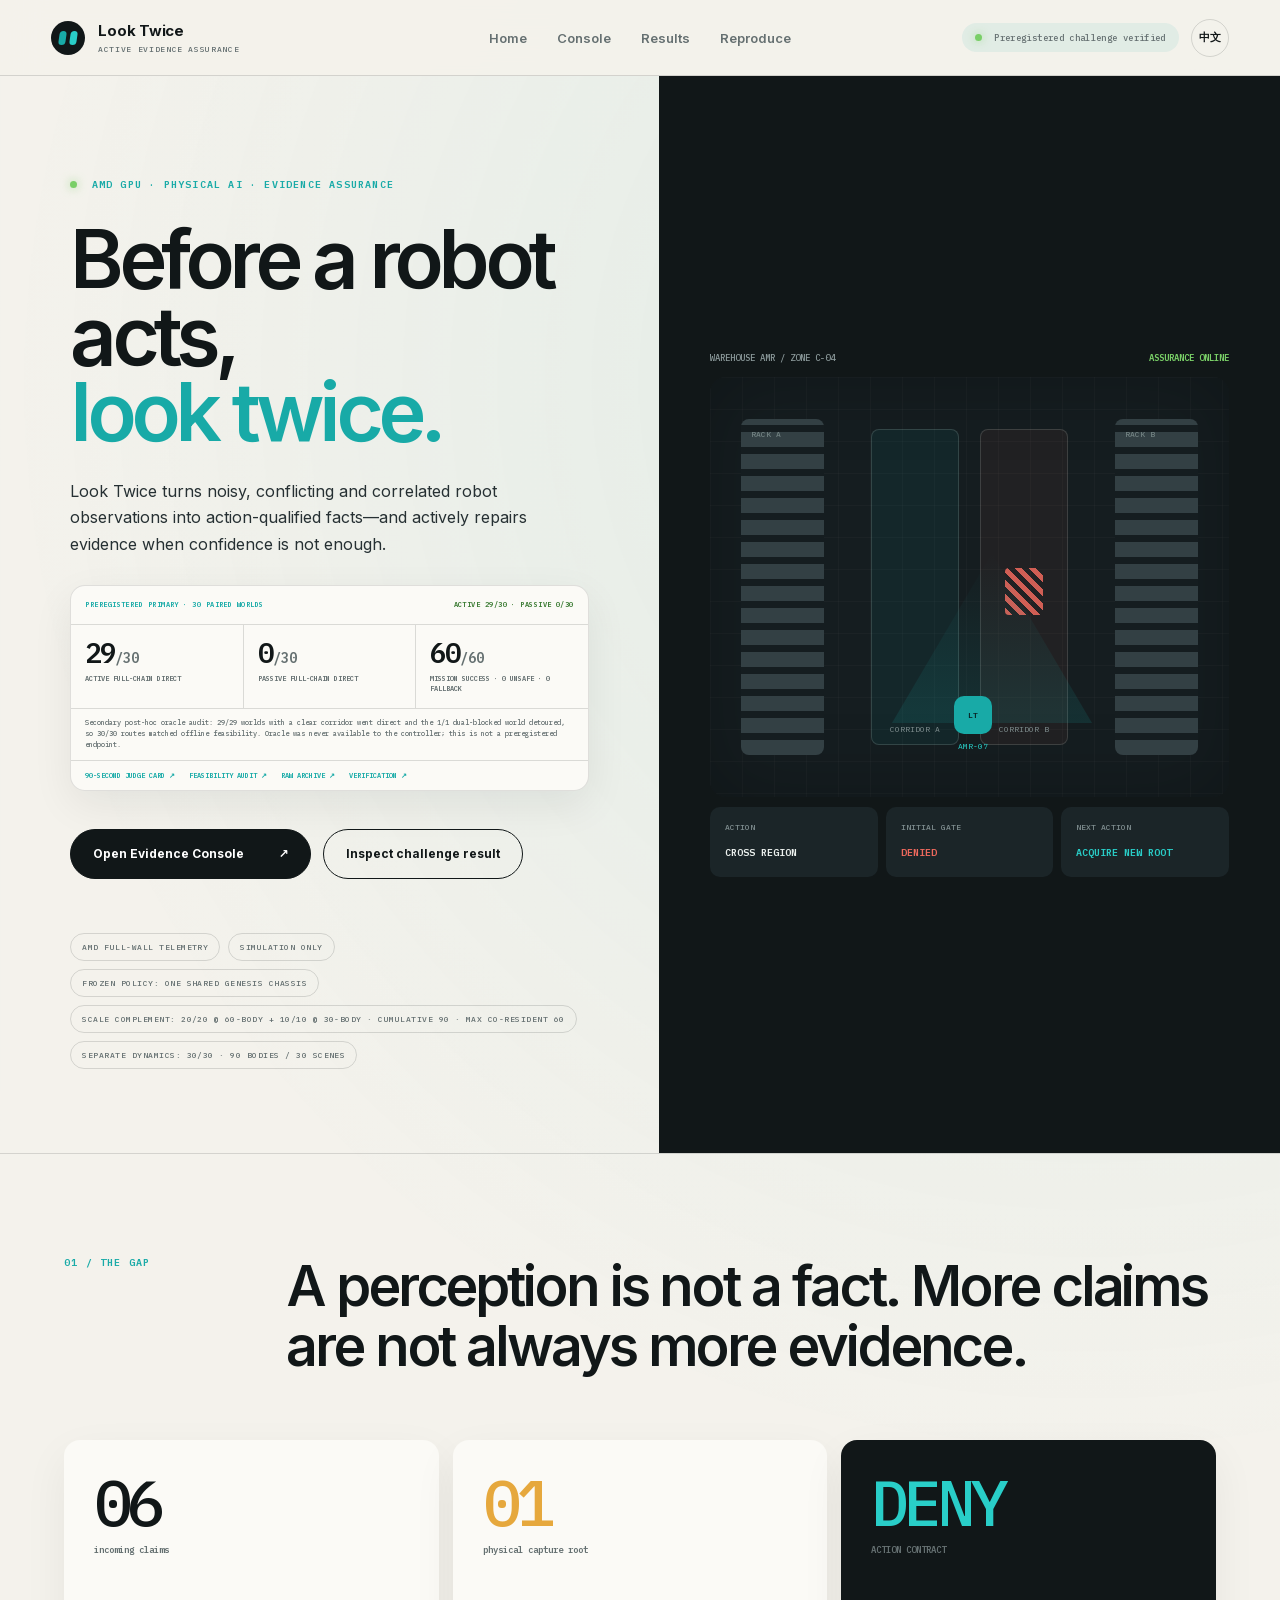
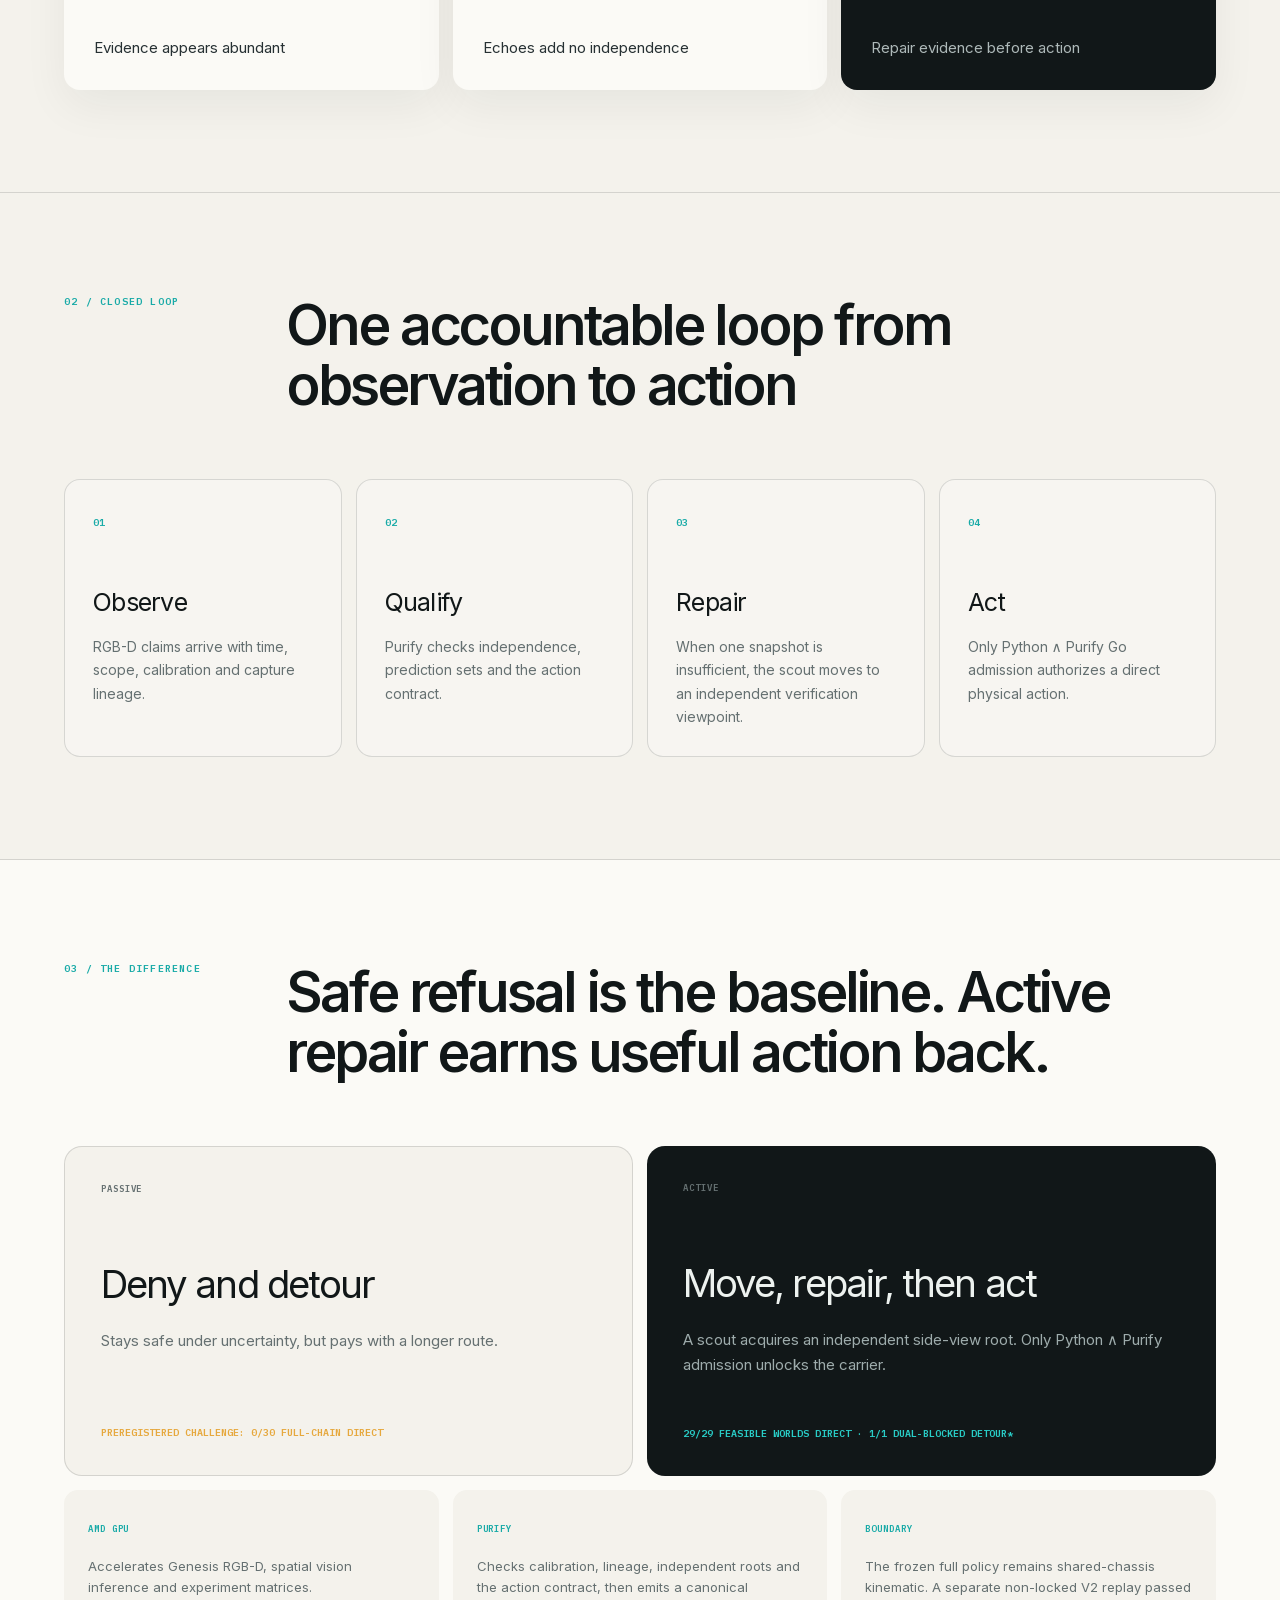
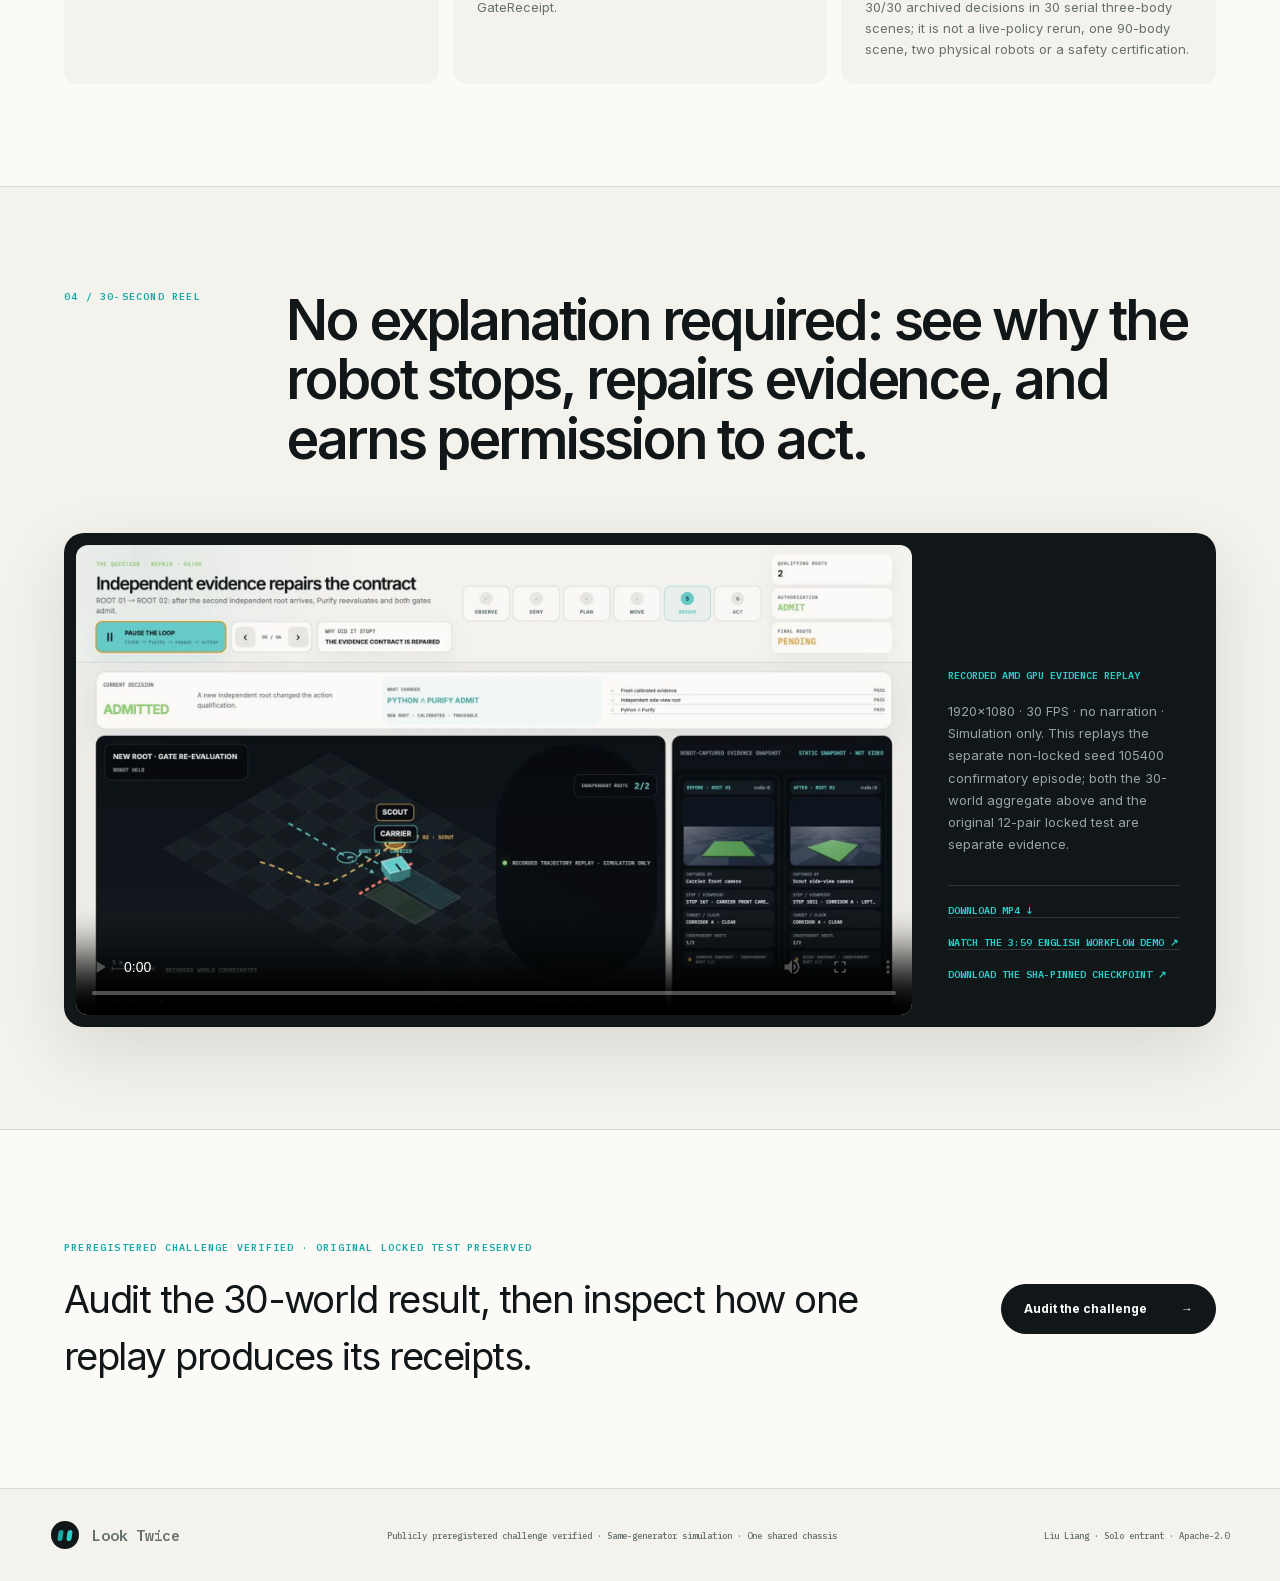
==== commit 2b985ddf: "Publish final two-shard evidence site" ====
--- a/index.html
+++ b/index.html
@@ -1,4 +1,4 @@
-<!DOCTYPE html><html lang="en"><head><meta charSet="utf-8"/><meta name="viewport" content="width=device-width, initial-scale=1"/><link rel="stylesheet" href="/assets/index-Dg9kIc-z.css" data-rsc-css-href="/assets/index-Dg9kIc-z.css" data-precedence="vite-rsc/importer-resources"/><link rel="modulepreload" href="/assets/layout-segment-context-CS0WMBoM.js" crossorigin=""/><link rel="modulepreload" href="/assets/rolldown-runtime-hePW80VL.js" crossorigin=""/><link rel="modulepreload" href="/assets/framework-DLP1zmWw.js" crossorigin=""/><link rel="modulepreload" href="/assets/index-BYAq_W3G.js" crossorigin=""/><link rel="modulepreload" href="/assets/SiteShell-CJT-qHMh.js" crossorigin=""/><link rel="modulepreload" href="/assets/page-BsW5dduf.js" crossorigin=""/><link rel="modulepreload" href="/assets/challengeEvidence-SQwz9mM8.js" crossorigin=""/><title>Look Twice — Active Evidence Assurance</title><meta name="description" content="A Purify-powered active evidence assurance layer for Physical AI on AMD GPU."/><meta property="og:title" content="Look Twice — Active Evidence Assurance"/><meta property="og:description" content="A robot should not act on evidence it cannot defend. Watch the 30-second Purify-qualified repair loop."/><meta property="og:url" content="https://eason4kim-rocket.github.io/"/><meta property="og:type" content="website"/><meta property="og:image" content="https://eason4kim-rocket.github.io/og.png"/><meta property="og:image:width" content="1730"/><meta property="og:image:height" content="909"/><meta property="og:image:alt" content="Look Twice active evidence assurance for Track 3 Physical AI"/><meta name="twitter:card" content="summary_large_image"/><meta name="twitter:title" content="Look Twice — Active Evidence Assurance"/><meta name="twitter:description" content="Claim → Purify → active evidence repair → qualified physical action."/><meta name="twitter:image" content="https://eason4kim-rocket.github.io/og.png"/><link rel="canonical" href="https://eason4kim-rocket.github.io/"/><script>self.__VINEXT_RSC_PARAMS__={}</script><script>self.__VINEXT_RSC_NAV__={"pathname":"/","searchParams":[]}</script><link rel="modulepreload" href="/assets/index-BYAq_W3G.js" />
+<!DOCTYPE html><html lang="en"><head><meta charSet="utf-8"/><meta name="viewport" content="width=device-width, initial-scale=1"/><link rel="stylesheet" href="/assets/index-Dg9kIc-z.css" data-rsc-css-href="/assets/index-Dg9kIc-z.css" data-precedence="vite-rsc/importer-resources"/><link rel="modulepreload" href="/assets/layout-segment-context-BtjKrhpz.js" crossorigin=""/><link rel="modulepreload" href="/assets/rolldown-runtime-hePW80VL.js" crossorigin=""/><link rel="modulepreload" href="/assets/framework-DLP1zmWw.js" crossorigin=""/><link rel="modulepreload" href="/assets/index-BsJayP1c.js" crossorigin=""/><link rel="modulepreload" href="/assets/SiteShell-Cl4xFARG.js" crossorigin=""/><link rel="modulepreload" href="/assets/page-BvbSCFnQ.js" crossorigin=""/><link rel="modulepreload" href="/assets/challengeEvidence-SQwz9mM8.js" crossorigin=""/><title>Look Twice — Active Evidence Assurance</title><meta name="description" content="A Purify-powered active evidence assurance layer for Physical AI on AMD GPU."/><meta property="og:title" content="Look Twice — Active Evidence Assurance"/><meta property="og:description" content="A robot should not act on evidence it cannot defend. See the verified repair loop and two completed rigid-body scene shards."/><meta property="og:url" content="https://eason4kim-rocket.github.io/"/><meta property="og:type" content="website"/><meta property="og:image" content="https://eason4kim-rocket.github.io/og-two-shard.png"/><meta property="og:image:width" content="1728"/><meta property="og:image:height" content="910"/><meta property="og:image:alt" content="Look Twice two completed rigid-body scene shards for Track 3 Physical AI"/><meta name="twitter:card" content="summary_large_image"/><meta name="twitter:title" content="Look Twice — Active Evidence Assurance"/><meta name="twitter:description" content="Claim → Purify → active repair → qualified action, backed by two completed rigid-body scene shards."/><meta name="twitter:image" content="https://eason4kim-rocket.github.io/og-two-shard.png"/><link rel="canonical" href="https://eason4kim-rocket.github.io/"/><script>self.__VINEXT_RSC_PARAMS__={}</script><script>self.__VINEXT_RSC_NAV__={"pathname":"/","searchParams":[]}</script><link rel="modulepreload" href="/assets/index-BsJayP1c.js" />
 <link rel="preload" href="/assets/_vinext_fonts/inter-9df0d028785c/inter-7249155f.woff2" as="font" type="font/woff2" crossorigin />
 <link rel="preload" href="/assets/_vinext_fonts/inter-9df0d028785c/inter-e34c5f1b.woff2" as="font" type="font/woff2" crossorigin />
 <link rel="preload" href="/assets/_vinext_fonts/inter-9df0d028785c/inter-6e1a6b2b.woff2" as="font" type="font/woff2" crossorigin />
@@ -229,4 +229,4 @@
 
 .__variable_ibm_plex_mono_0r0e6f2 { --font-mono: 'IBM Plex Mono', sans-serif; }
 </style>
-</head><body class="__variable_inter_0380wzv __variable_ibm_plex_mono_0r0e6f2"><div class="site-shell shell-marketing"><header class="topbar"><a href="/?locale=en" class="brand"><span class="brand-symbol" aria-hidden="true"><i></i><i></i></span><span>Look Twice<small>Active evidence assurance</small></span></a><nav aria-label="Primary navigation"><a href="/?locale=en" class="active">Home</a><a href="/console?locale=en" class="">Console</a><a href="/results?locale=en" class="">Results</a><a href="/reproduce?locale=en" class="">Reproduce</a></nav><div class="top-actions"><span class="status-pill"><i></i> <!-- -->Preregistered challenge verified</span><button type="button" lang="zh-CN" aria-label="Switch to Chinese" title="切换到中文">中文</button></div></header><main><section class="hero section-grid"><div class="hero-copy"><div class="eyebrow"><span class="live-dot"></span> <!-- -->AMD GPU · PHYSICAL AI · EVIDENCE ASSURANCE</div><h1>Before a robot acts,<br/><em>look twice.</em></h1><p class="hero-lead">Look Twice turns noisy, conflicting and correlated robot observations into action-qualified facts—and actively repairs evidence when confidence is not enough.</p><div class="challenge-proof" aria-label="Preregistered challenge result and post-hoc feasibility audit"><div class="challenge-proof-head"><span>PUBLICLY PREREGISTERED CHALLENGE · INDEPENDENTLY VERIFIED</span><b>SAFE ROUTE OUTCOMES 30/30*</b></div><div class="challenge-proof-grid"><div><strong>29<small>/29</small></strong><span>all worlds with a clear corridor went direct</span></div><div><strong>1<small>/1</small></strong><span>sole dual-blocked world safely detoured</span></div><div><strong>60<small>/60</small></strong><span>mission success · 0 unsafe · 0 fallback</span></div></div><p class="challenge-proof-note">* Post-hoc descriptive oracle-feasibility audit; oracle was never available to the controller and this is not a preregistered endpoint. The preregistered primary remains active 29/30 versus passive 0/30 (p=3.73×10⁻⁹).</p><div class="challenge-proof-links"><a href="https://github.com/eason4kim-rocket/look-twice/blob/v8-competition-release/docs/V8_FROZEN_CHALLENGE_JUDGE_CARD.md" target="_blank" rel="noreferrer">90-SECOND JUDGE CARD ↗</a><a href="/data/source/V8_FROZEN_CHALLENGE_FEASIBILITY_AUDIT.json" target="_blank" rel="noreferrer">FEASIBILITY AUDIT ↗</a><a href="https://github.com/eason4kim-rocket/look-twice/releases/download/v8-competition-candidate/v8-frozen-challenge-102500-102529.raw.tar.gz">RAW ARCHIVE ↗</a><a href="https://github.com/eason4kim-rocket/look-twice/releases/download/v8-competition-candidate/v8-frozen-challenge-102500-102529.VERIFICATION.json">VERIFICATION ↗</a></div></div><div class="hero-actions"><a href="/console?locale=en" class="button primary">Open Evidence Console<span>↗</span></a><a href="/results?locale=en" class="button ghost">Inspect challenge result</a></div><div class="truth-strip"><span>AMD FULL-WALL TELEMETRY</span><span>SIMULATION ONLY</span><span>ONE SHARED GENESIS CHASSIS</span></div></div><div class="hero-system" aria-label="Look Twice system status"><div class="system-head"><span>WAREHOUSE AMR / ZONE C-04</span><b>ASSURANCE ONLINE</b></div><div class="warehouse-map"><div class="rack rack-a">RACK A</div><div class="rack rack-b">RACK B</div><div class="corridor corridor-a"><span>CORRIDOR A</span></div><div class="corridor corridor-b"><span>CORRIDOR B</span><i></i></div><div class="robot-marker"><b>LT</b><span>AMR-07</span></div><div class="scan-cone"></div></div><div class="contract-mini"><div><span>ACTION</span><b>CROSS REGION</b></div><div><span>INITIAL GATE</span><b class="denied">DENIED</b></div><div><span>NEXT ACTION</span><b class="cyan">ACQUIRE NEW ROOT</b></div></div></div></section><section class="section block-section"><div class="section-heading"><span>01 / THE GAP</span><h2>A perception is not a fact. More claims are not always more evidence.</h2></div><div class="problem-grid"><article><b>06</b><span>incoming claims</span><p>Evidence appears abundant</p></article><article class="warning"><b>01</b><span>physical capture root</span><p>Echoes add no independence</p></article><article class="resolution"><b>DENY</b><span>ACTION CONTRACT</span><p>Repair evidence before action</p></article></div></section><section class="section flow-section"><div class="section-heading"><span>02 / CLOSED LOOP</span><h2>One accountable loop from observation to action</h2></div><div class="flow-grid"><article><span>01</span><h3>Observe</h3><p>RGB-D claims arrive with time, scope, calibration and capture lineage.</p></article><article><span>02</span><h3>Qualify</h3><p>Purify checks independence, prediction sets and the action contract.</p></article><article><span>03</span><h3>Repair</h3><p>When one snapshot is insufficient, the scout moves to an independent verification viewpoint.</p></article><article><span>04</span><h3>Act</h3><p>Only Python ∧ Purify Go admission authorizes a direct physical action.</p></article></div></section><section class="section policy-section"><div class="section-heading"><span>03 / THE DIFFERENCE</span><h2>Safe refusal is the baseline. Active repair earns useful action back.</h2></div><div class="policy-comparison"><article><span>PASSIVE</span><h3>Deny and detour</h3><p>Stays safe under uncertainty, but pays with a longer route.</p><b>PREREGISTERED CHALLENGE: 0/30 FULL-CHAIN DIRECT</b></article><article class="active-policy"><span>ACTIVE</span><h3>Move, repair, then act</h3><p>A scout acquires an independent side-view root. Only Python ∧ Purify admission unlocks the carrier.</p><b>29/29 FEASIBLE WORLDS DIRECT · 1/1 DUAL-BLOCKED DETOUR*</b></article></div><div class="platform-row"><div><span>AMD GPU</span><p>Accelerates Genesis RGB-D, spatial vision inference and experiment matrices.</p></div><div><span>PURIFY</span><p>Checks calibration, lineage, independent roots and the action contract, then signs the GateReceipt.</p></div><div><span>BOUNDARY</span><p>Same-generator kinematic simulation. Carrier and Scout are logical roles on one shared Genesis chassis—not two physical robots or a safety certification.</p></div></div></section><section class="section reel-section"><div class="section-heading"><span>04 / 30-SECOND REEL</span><h2>No explanation required: see why the robot stops, repairs evidence, and earns permission to act.</h2></div><div class="reel-player"><video controls="" playsInline="" preload="metadata" poster="/media/look-twice-replay-30s.poster.webp"><source src="/media/look-twice-replay-30s.mp4" type="video/mp4"/></video><div><b>RECORDED AMD GPU EVIDENCE REPLAY</b><p>1920×1080 · 30 FPS · no narration · Simulation only. This replays the separate non-locked seed 105400 confirmatory episode; both the 30-world aggregate above and the original 12-pair locked test are separate evidence.</p><a href="/media/look-twice-replay-30s.mp4" download="">DOWNLOAD MP4 ↓</a><a href="https://github.com/eason4kim-rocket/look-twice/releases/download/v8-competition-candidate/Look-Twice-V8-Demo.mp4">WATCH THE 3:59 ENGLISH WORKFLOW DEMO ↗</a><a href="https://github.com/eason4kim-rocket/look-twice/releases/download/v8-competition-candidate/v8_seg_v3_selected_ep22_7b158726f9c0.pt">DOWNLOAD THE SHA-PINNED CHECKPOINT ↗</a></div></div></section><section class="section cta-band"><div><span>PREREGISTERED CHALLENGE VERIFIED · ORIGINAL LOCKED TEST PRESERVED</span><h2>Audit the 30-world result, then inspect how one replay produces its receipts.</h2></div><a href="/results?locale=en" class="button primary">Audit the challenge<span>→</span></a></section></main><footer><div class="brand compact"><span class="brand-symbol" aria-hidden="true"><i></i><i></i></span><span>Look Twice</span></div><p>Publicly preregistered challenge verified · Same-generator simulation · One shared chassis</p><span>Liu Liang · <!-- -->Solo entrant<!-- --> · Apache-2.0</span></footer></div><script id="_R_">import("/assets/index-BYAq_W3G.js")</script></body></html><script>self.__VINEXT_RSC_CHUNKS__=self.__VINEXT_RSC_CHUNKS__||[];self.__VINEXT_RSC_CHUNKS__.push("2:I[\"9174d106898b\",[],\"LanguageProvider\",1]\n3:I[\"8c0f216c4604\",[],\"Children\",1]\n4:I[\"15c18cfaeeff\",[],\"LayoutSegmentProvider\",1]\n5:I[\"8c0f216c4604\",[],\"Slot\",1]\n6:I[\"593f344dc510\",[],\"RedirectBoundary\",1]\n:HL[\"/assets/index-Dg9kIc-z.css\",\"style\"]\n")</script><script>self.__VINEXT_RSC_CHUNKS__=self.__VINEXT_RSC_CHUNKS__||[];self.__VINEXT_RSC_CHUNKS__.push("0:{\"__route\":\"route:/\",\"__interceptionContext\":null,\"__layoutIds\":[\"layout:/\"],\"__rootLayout\":\"/\",\"page:/\":\"$L1\",\"layout:/\":[[[[\"$\",\"link\",\"css:/assets/index-Dg9kIc-z.css\",{\"rel\":\"stylesheet\",\"precedence\":\"vite-rsc/importer-resources\",\"href\":\"/assets/index-Dg9kIc-z.css\",\"data-rsc-css-href\":\"/assets/index-Dg9kIc-z.css\"}],\"$undefined\"],[\"$\",\"html\",null,{\"lang\":\"en\",\"suppressHydrationWarning\":true,\"children\":[\"$\",\"body\",null,{\"className\":\"__variable_inter_0380wzv __variable_ibm_plex_mono_0r0e6f2\",\"children\":[\"$\",\"$L2\",null,{\"children\":[\"$\",\"$L3\",null,{}]}]}]}]],null],\"route:/\":[[[\"$\",\"meta\",null,{\"charSet\":\"utf-8\"}],[[\"$\",\"title\",\"0\",{\"children\":\"Look Twice — Active Evidence Assurance\"}],[\"$\",\"meta\",\"1\",{\"name\":\"description\",\"content\":\"A Purify-powered active evidence assurance layer for Physical AI on AMD GPU.\"}],[\"$\",\"meta\",\"2\",{\"property\":\"og:title\",\"content\":\"Look Twice — Active Evidence Assurance\"}],[\"$\",\"meta\",\"3\",{\"property\":\"og:description\",\"content\":\"A robot should not act on evidence it cannot defend. Watch the 30-second Purify-qualified repair loop.\"}],[\"$\",\"meta\",\"4\",{\"property\":\"og:url\",\"content\":\"https://eason4kim-rocket.github.io/\"}],[\"$\",\"meta\",\"5\",{\"property\":\"og:type\",\"content\":\"website\"}],[\"$\",\"meta\",\"6\",{\"property\":\"og:image\",\"content\":\"https://eason4kim-rocket.github.io/og.png\"}],[\"$\",\"meta\",\"7\",{\"property\":\"og:image:width\",\"content\":\"1730\"}],[\"$\",\"meta\",\"8\",{\"property\":\"og:image:height\",\"content\":\"909\"}],[\"$\",\"meta\",\"9\",{\"property\":\"og:image:alt\",\"content\":\"Look Twice active evidence assurance for Track 3 Physical AI\"}],[\"$\",\"meta\",\"10\",{\"name\":\"twitter:card\",\"content\":\"summary_large_image\"}],[\"$\",\"meta\",\"11\",{\"name\":\"twitter:title\",\"content\":\"Look Twice — Active Evidence Assurance\"}],[\"$\",\"meta\",\"12\",{\"name\":\"twitter:description\",\"content\":\"Claim → Purify → active evidence repair → qualified physical action.\"}],[\"$\",\"meta\",\"13\",{\"name\":\"twitter:image\",\"content\":\"https://eason4kim-rocket.github.io/og.png\"}],[\"$\",\"link\",\"14\",{\"rel\":\"canonical\",\"href\":\"https://eason4kim-rocket.github.io/\"}]],[[\"$\",\"meta\",\"0\",{\"name\":\"viewport\",\"content\":\"width=device-width, initial-scale=1\"}]]],[\"$\",\"$L4\",null,{\"segmentMap\":{\"children\":[]},\"children\":[\"$\",\"$L5\",null,{\"id\":\"layout:/\",\"parallelSlots\":\"$undefined\",\"children\":[\"$\",\"$L6\",null,{\"children\":[\"$\",\"$L4\",null,{\"segmentMap\":{\"children\":[]},\"children\":[\"$\",\"$L5\",null,{\"id\":\"page:/\"}]}]}]}]}]],\"__layoutFlags\":{\"layout:/\":\"s\"},\"__artifactCompatibility\":{\"schemaVersion\":1,\"graphVersion\":\"app-route-graph:4uhn5s1wvoptc\",\"deploymentVersion\":\"5b5cd487-a30c-4110-9e2c-4811f394d9e9\",\"appElementsSchemaVersion\":1,\"rscPayloadSchemaVersion\":1,\"rootBoundaryId\":\"/\",\"renderEpoch\":null}}\n")</script><script>self.__VINEXT_RSC_CHUNKS__=self.__VINEXT_RSC_CHUNKS__||[];self.__VINEXT_RSC_CHUNKS__.push("7:I[\"6efdf509a785\",[],\"default\",1]\n1:[\"$\",\"$L7\",null,{\"params\":\"$@8\",\"searchParams\":\"$@9\"}]\n")</script><script>self.__VINEXT_RSC_CHUNKS__=self.__VINEXT_RSC_CHUNKS__||[];self.__VINEXT_RSC_CHUNKS__.push("8:{}\n9:{}\n")</script><script>self.__VINEXT_RSC_DONE__=true</script>+</head><body class="__variable_inter_0380wzv __variable_ibm_plex_mono_0r0e6f2"><div class="site-shell shell-marketing"><header class="topbar"><a href="/?locale=en" class="brand"><span class="brand-symbol" aria-hidden="true"><i></i><i></i></span><span>Look Twice<small>Active evidence assurance</small></span></a><nav aria-label="Primary navigation"><a href="/?locale=en" class="active">Home</a><a href="/console?locale=en" class="">Console</a><a href="/results?locale=en" class="">Results</a><a href="/reproduce?locale=en" class="">Reproduce</a></nav><div class="top-actions"><span class="status-pill"><i></i> <!-- -->Preregistered challenge verified</span><button type="button" lang="zh-CN" aria-label="Switch to Chinese" title="切换到中文">中文</button></div></header><main><section class="hero section-grid"><div class="hero-copy"><div class="eyebrow"><span class="live-dot"></span> <!-- -->AMD GPU · PHYSICAL AI · EVIDENCE ASSURANCE</div><h1>Before a robot acts,<br/><em>look twice.</em></h1><p class="hero-lead">Look Twice turns noisy, conflicting and correlated robot observations into action-qualified facts—and actively repairs evidence when confidence is not enough.</p><div class="challenge-proof" aria-label="Preregistered primary endpoint and post-hoc feasibility audit"><div class="challenge-proof-head"><span>PREREGISTERED PRIMARY · 30 PAIRED WORLDS</span><b>ACTIVE 29/30 · PASSIVE 0/30</b></div><div class="challenge-proof-grid"><div><strong>29<small>/30</small></strong><span>active full-chain direct</span></div><div><strong>0<small>/30</small></strong><span>passive full-chain direct</span></div><div><strong>60<small>/60</small></strong><span>mission success · 0 unsafe · 0 fallback</span></div></div><p class="challenge-proof-note">Secondary post-hoc oracle audit: 29/29 worlds with a clear corridor went direct and the 1/1 dual-blocked world detoured, so 30/30 routes matched offline feasibility. Oracle was never available to the controller; this is not a preregistered endpoint.</p><div class="challenge-proof-links"><a href="https://github.com/eason4kim-rocket/look-twice/blob/v8-competition-release/docs/V8_FROZEN_CHALLENGE_JUDGE_CARD.md" target="_blank" rel="noreferrer">90-SECOND JUDGE CARD ↗</a><a href="/data/source/V8_FROZEN_CHALLENGE_FEASIBILITY_AUDIT.json" target="_blank" rel="noreferrer">FEASIBILITY AUDIT ↗</a><a href="https://github.com/eason4kim-rocket/look-twice/releases/download/v8-competition-candidate/v8-frozen-challenge-102500-102529.raw.tar.gz">RAW ARCHIVE ↗</a><a href="https://github.com/eason4kim-rocket/look-twice/releases/download/v8-competition-candidate/v8-frozen-challenge-102500-102529.VERIFICATION.json">VERIFICATION ↗</a></div></div><div class="hero-actions"><a href="/console?locale=en" class="button primary">Open Evidence Console<span>↗</span></a><a href="/results?locale=en" class="button ghost">Inspect challenge result</a></div><div class="truth-strip"><span>AMD FULL-WALL TELEMETRY</span><span>SIMULATION ONLY</span><span>FROZEN POLICY: ONE SHARED GENESIS CHASSIS</span><span>SCALE COMPLEMENT: 20/20 @ 60-BODY + 10/10 @ 30-BODY · CUMULATIVE 90 · MAX CO-RESIDENT 60</span><span>SEPARATE DYNAMICS: 30/30 · 90 BODIES / 30 SCENES</span></div></div><div class="hero-system" aria-label="Look Twice system status"><div class="system-head"><span>WAREHOUSE AMR / ZONE C-04</span><b>ASSURANCE ONLINE</b></div><div class="warehouse-map"><div class="rack rack-a">RACK A</div><div class="rack rack-b">RACK B</div><div class="corridor corridor-a"><span>CORRIDOR A</span></div><div class="corridor corridor-b"><span>CORRIDOR B</span><i></i></div><div class="robot-marker"><b>LT</b><span>AMR-07</span></div><div class="scan-cone"></div></div><div class="contract-mini"><div><span>ACTION</span><b>CROSS REGION</b></div><div><span>INITIAL GATE</span><b class="denied">DENIED</b></div><div><span>NEXT ACTION</span><b class="cyan">ACQUIRE NEW ROOT</b></div></div></div></section><section class="section block-section"><div class="section-heading"><span>01 / THE GAP</span><h2>A perception is not a fact. More claims are not always more evidence.</h2></div><div class="problem-grid"><article><b>06</b><span>incoming claims</span><p>Evidence appears abundant</p></article><article class="warning"><b>01</b><span>physical capture root</span><p>Echoes add no independence</p></article><article class="resolution"><b>DENY</b><span>ACTION CONTRACT</span><p>Repair evidence before action</p></article></div></section><section class="section flow-section"><div class="section-heading"><span>02 / CLOSED LOOP</span><h2>One accountable loop from observation to action</h2></div><div class="flow-grid"><article><span>01</span><h3>Observe</h3><p>RGB-D claims arrive with time, scope, calibration and capture lineage.</p></article><article><span>02</span><h3>Qualify</h3><p>Purify checks independence, prediction sets and the action contract.</p></article><article><span>03</span><h3>Repair</h3><p>When one snapshot is insufficient, the scout moves to an independent verification viewpoint.</p></article><article><span>04</span><h3>Act</h3><p>Only Python ∧ Purify Go admission authorizes a direct physical action.</p></article></div></section><section class="section policy-section"><div class="section-heading"><span>03 / THE DIFFERENCE</span><h2>Safe refusal is the baseline. Active repair earns useful action back.</h2></div><div class="policy-comparison"><article><span>PASSIVE</span><h3>Deny and detour</h3><p>Stays safe under uncertainty, but pays with a longer route.</p><b>PREREGISTERED CHALLENGE: 0/30 FULL-CHAIN DIRECT</b></article><article class="active-policy"><span>ACTIVE</span><h3>Move, repair, then act</h3><p>A scout acquires an independent side-view root. Only Python ∧ Purify admission unlocks the carrier.</p><b>29/29 FEASIBLE WORLDS DIRECT · 1/1 DUAL-BLOCKED DETOUR*</b></article></div><div class="platform-row"><div><span>AMD GPU</span><p>Accelerates Genesis RGB-D, spatial vision inference and experiment matrices.</p></div><div><span>PURIFY</span><p>Checks calibration, lineage, independent roots and the action contract, then emits a canonical GateReceipt.</p></div><div><span>BOUNDARY</span><p>The frozen full policy remains shared-chassis kinematic. A separate non-locked V2 replay passed 30/30 archived decisions in 30 serial three-body scenes; it is not a live-policy rerun, one 90-body scene, two physical robots or a safety certification.</p></div></div></section><section class="section reel-section"><div class="section-heading"><span>04 / 30-SECOND REEL</span><h2>No explanation required: see why the robot stops, repairs evidence, and earns permission to act.</h2></div><div class="reel-player"><video controls="" playsInline="" preload="metadata" poster="/media/look-twice-replay-30s.poster.webp"><source src="/media/look-twice-replay-30s.mp4" type="video/mp4"/></video><div><b>RECORDED AMD GPU EVIDENCE REPLAY</b><p>1920×1080 · 30 FPS · no narration · Simulation only. This replays the separate non-locked seed 105400 confirmatory episode; both the 30-world aggregate above and the original 12-pair locked test are separate evidence.</p><a href="/media/look-twice-replay-30s.mp4" download="">DOWNLOAD MP4 ↓</a><a href="https://github.com/eason4kim-rocket/look-twice/releases/download/v8-competition-candidate/Look-Twice-V8-Demo.mp4">WATCH THE 3:59 ENGLISH WORKFLOW DEMO ↗</a><a href="https://github.com/eason4kim-rocket/look-twice/releases/download/v8-competition-candidate/v8_seg_v3_selected_ep22_7b158726f9c0.pt">DOWNLOAD THE SHA-PINNED CHECKPOINT ↗</a></div></div></section><section class="section cta-band"><div><span>PREREGISTERED CHALLENGE VERIFIED · ORIGINAL LOCKED TEST PRESERVED</span><h2>Audit the 30-world result, then inspect how one replay produces its receipts.</h2></div><a href="/results?locale=en" class="button primary">Audit the challenge<span>→</span></a></section></main><footer><div class="brand compact"><span class="brand-symbol" aria-hidden="true"><i></i><i></i></span><span>Look Twice</span></div><p>Publicly preregistered challenge verified · Same-generator simulation · One shared chassis</p><span>Liu Liang · <!-- -->Solo entrant<!-- --> · Apache-2.0</span></footer></div><script id="_R_">import("/assets/index-BsJayP1c.js")</script></body></html><script>self.__VINEXT_RSC_CHUNKS__=self.__VINEXT_RSC_CHUNKS__||[];self.__VINEXT_RSC_CHUNKS__.push("2:I[\"9174d106898b\",[],\"LanguageProvider\",1]\n3:I[\"8c0f216c4604\",[],\"Children\",1]\n4:I[\"15c18cfaeeff\",[],\"LayoutSegmentProvider\",1]\n5:I[\"8c0f216c4604\",[],\"Slot\",1]\n6:I[\"593f344dc510\",[],\"RedirectBoundary\",1]\n:HL[\"/assets/index-Dg9kIc-z.css\",\"style\"]\n")</script><script>self.__VINEXT_RSC_CHUNKS__=self.__VINEXT_RSC_CHUNKS__||[];self.__VINEXT_RSC_CHUNKS__.push("0:{\"__route\":\"route:/\",\"__interceptionContext\":null,\"__layoutIds\":[\"layout:/\"],\"__rootLayout\":\"/\",\"page:/\":\"$L1\",\"layout:/\":[[[[\"$\",\"link\",\"css:/assets/index-Dg9kIc-z.css\",{\"rel\":\"stylesheet\",\"precedence\":\"vite-rsc/importer-resources\",\"href\":\"/assets/index-Dg9kIc-z.css\",\"data-rsc-css-href\":\"/assets/index-Dg9kIc-z.css\"}],\"$undefined\"],[\"$\",\"html\",null,{\"lang\":\"en\",\"suppressHydrationWarning\":true,\"children\":[\"$\",\"body\",null,{\"className\":\"__variable_inter_0380wzv __variable_ibm_plex_mono_0r0e6f2\",\"children\":[\"$\",\"$L2\",null,{\"children\":[\"$\",\"$L3\",null,{}]}]}]}]],null],\"route:/\":[[[\"$\",\"meta\",null,{\"charSet\":\"utf-8\"}],[[\"$\",\"title\",\"0\",{\"children\":\"Look Twice — Active Evidence Assurance\"}],[\"$\",\"meta\",\"1\",{\"name\":\"description\",\"content\":\"A Purify-powered active evidence assurance layer for Physical AI on AMD GPU.\"}],[\"$\",\"meta\",\"2\",{\"property\":\"og:title\",\"content\":\"Look Twice — Active Evidence Assurance\"}],[\"$\",\"meta\",\"3\",{\"property\":\"og:description\",\"content\":\"A robot should not act on evidence it cannot defend. See the verified repair loop and two completed rigid-body scene shards.\"}],[\"$\",\"meta\",\"4\",{\"property\":\"og:url\",\"content\":\"https://eason4kim-rocket.github.io/\"}],[\"$\",\"meta\",\"5\",{\"property\":\"og:type\",\"content\":\"website\"}],[\"$\",\"meta\",\"6\",{\"property\":\"og:image\",\"content\":\"https://eason4kim-rocket.github.io/og-two-shard.png\"}],[\"$\",\"meta\",\"7\",{\"property\":\"og:image:width\",\"content\":\"1728\"}],[\"$\",\"meta\",\"8\",{\"property\":\"og:image:height\",\"content\":\"910\"}],[\"$\",\"meta\",\"9\",{\"property\":\"og:image:alt\",\"content\":\"Look Twice two completed rigid-body scene shards for Track 3 Physical AI\"}],[\"$\",\"meta\",\"10\",{\"name\":\"twitter:card\",\"content\":\"summary_large_image\"}],[\"$\",\"meta\",\"11\",{\"name\":\"twitter:title\",\"content\":\"Look Twice — Active Evidence Assurance\"}],[\"$\",\"meta\",\"12\",{\"name\":\"twitter:description\",\"content\":\"Claim → Purify → active repair → qualified action, backed by two completed rigid-body scene shards.\"}],[\"$\",\"meta\",\"13\",{\"name\":\"twitter:image\",\"content\":\"https://eason4kim-rocket.github.io/og-two-shard.png\"}],[\"$\",\"link\",\"14\",{\"rel\":\"canonical\",\"href\":\"https://eason4kim-rocket.github.io/\"}]],[[\"$\",\"meta\",\"0\",{\"name\":\"viewport\",\"content\":\"width=device-width, initial-scale=1\"}]]],[\"$\",\"$L4\",null,{\"segmentMap\":{\"children\":[]},\"children\":[\"$\",\"$L5\",null,{\"id\":\"layout:/\",\"parallelSlots\":\"$undefined\",\"children\":[\"$\",\"$L6\",null,{\"children\":[\"$\",\"$L4\",null,{\"segmentMap\":{\"children\":[]},\"children\":[\"$\",\"$L5\",null,{\"id\":\"page:/\"}]}]}]}]}]],\"__layoutFlags\":{\"layout:/\":\"s\"},\"__artifactCompatibility\":{\"schemaVersion\":1,\"graphVersion\":\"app-route-graph:4uhn5s1wvoptc\",\"deploymentVersion\":\"797b8be7-75c0-4621-8109-7c8236930d44\",\"appElementsSchemaVersion\":1,\"rscPayloadSchemaVersion\":1,\"rootBoundaryId\":\"/\",\"renderEpoch\":null}}\n")</script><script>self.__VINEXT_RSC_CHUNKS__=self.__VINEXT_RSC_CHUNKS__||[];self.__VINEXT_RSC_CHUNKS__.push("7:I[\"6efdf509a785\",[],\"default\",1]\n1:[\"$\",\"$L7\",null,{\"params\":\"$@8\",\"searchParams\":\"$@9\"}]\n")</script><script>self.__VINEXT_RSC_CHUNKS__=self.__VINEXT_RSC_CHUNKS__||[];self.__VINEXT_RSC_CHUNKS__.push("8:{}\n9:{}\n")</script><script>self.__VINEXT_RSC_DONE__=true</script>
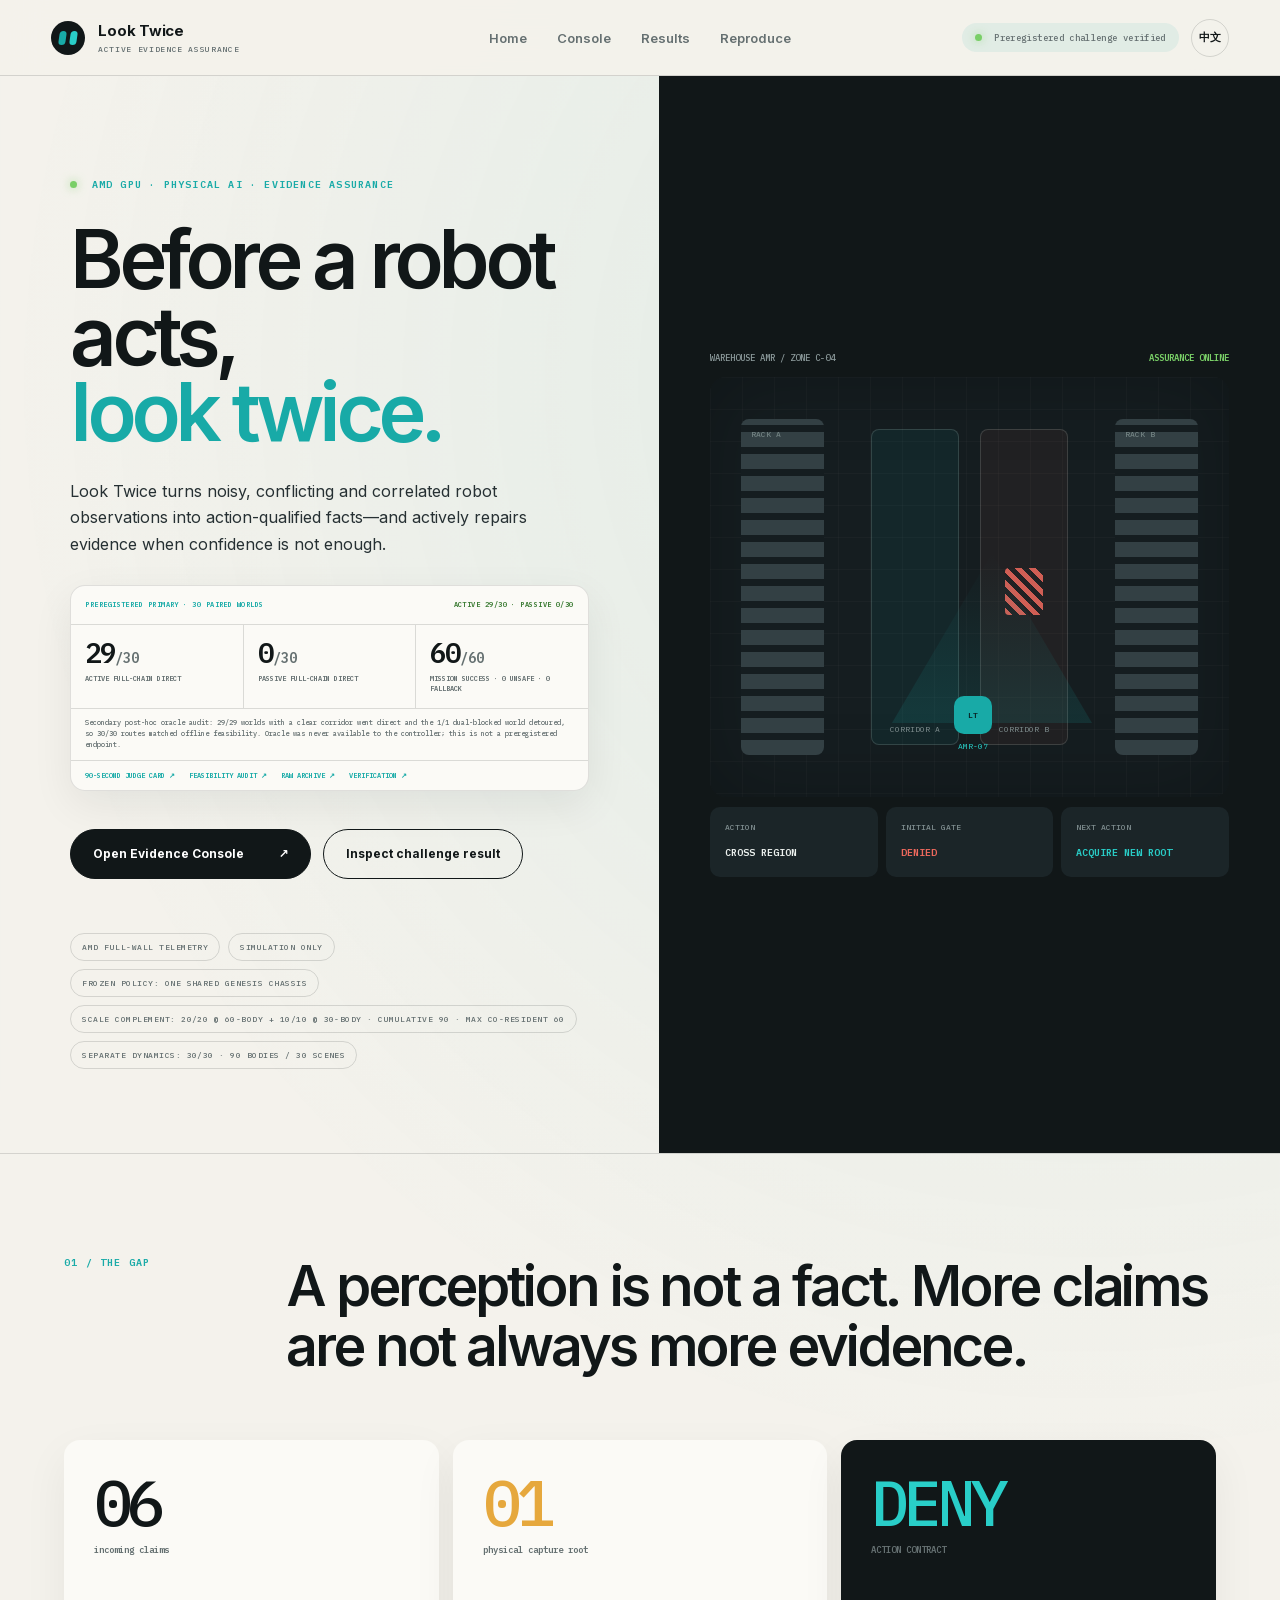
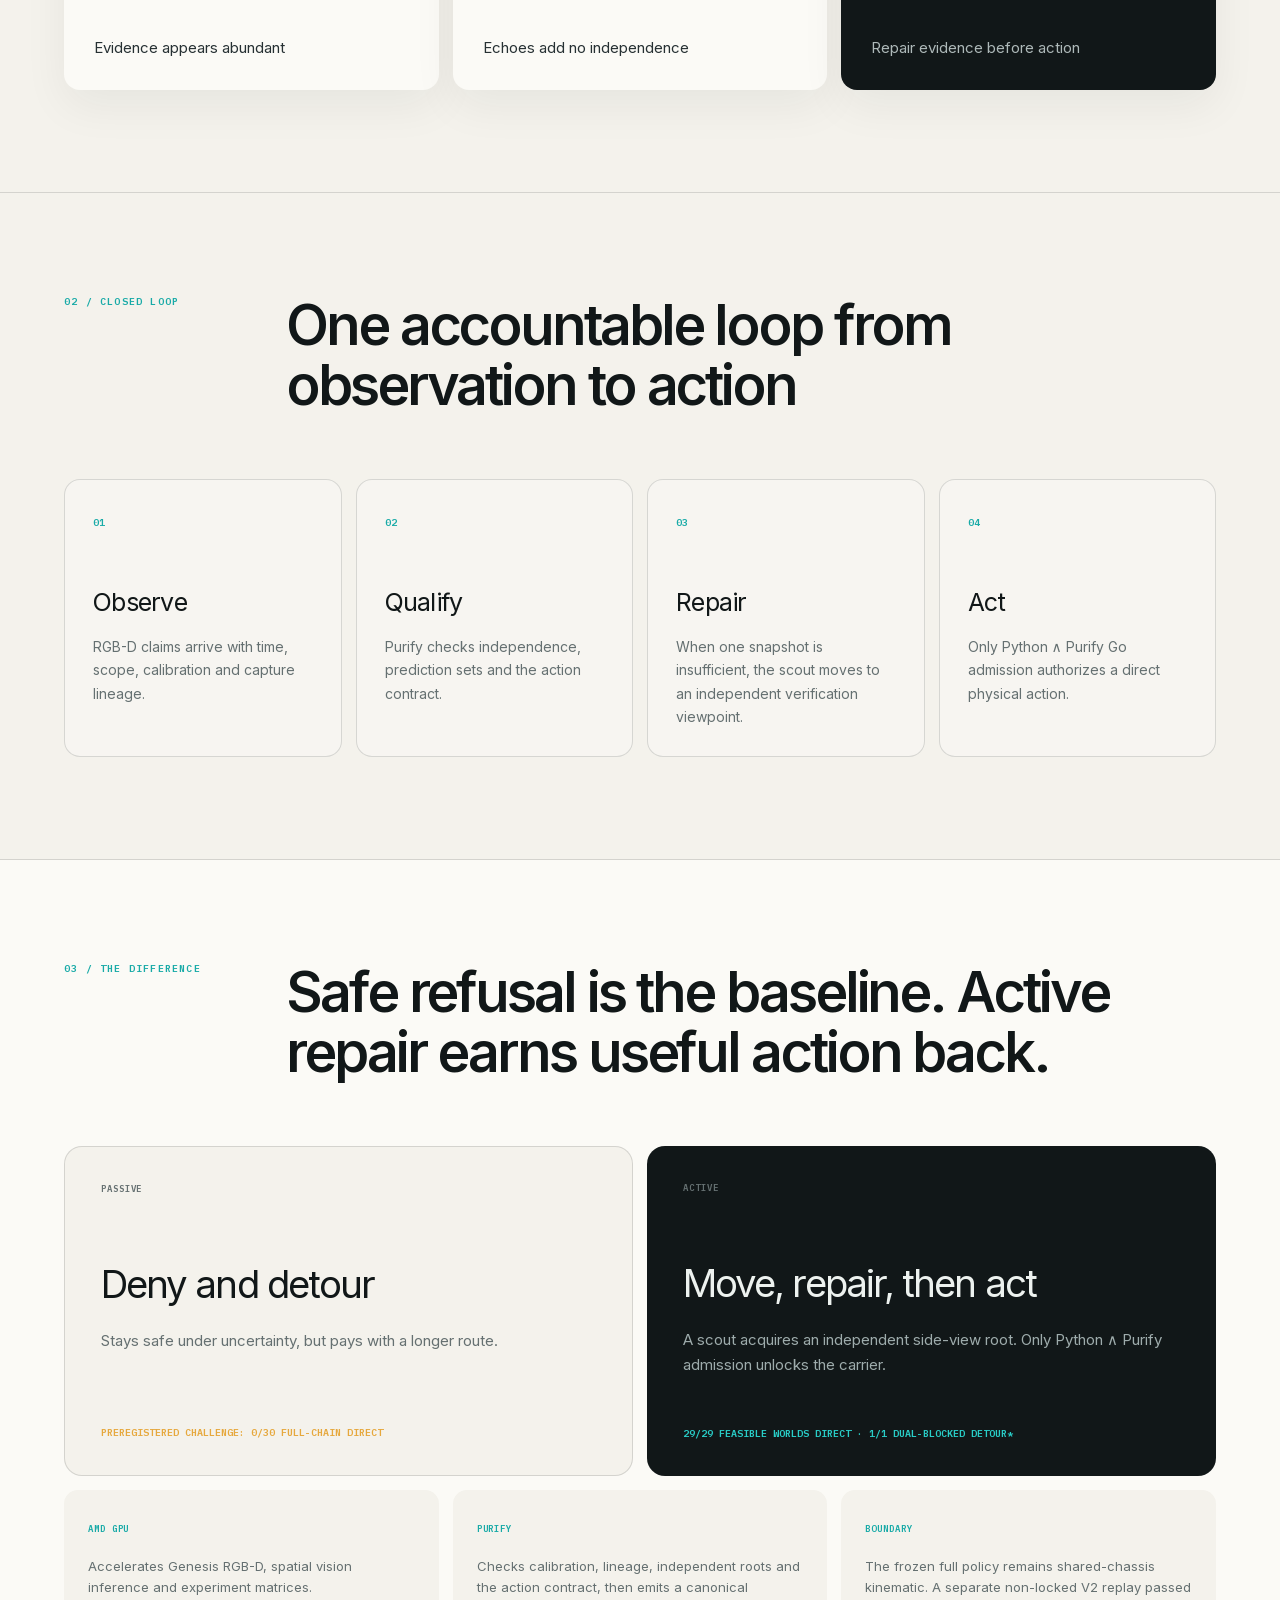
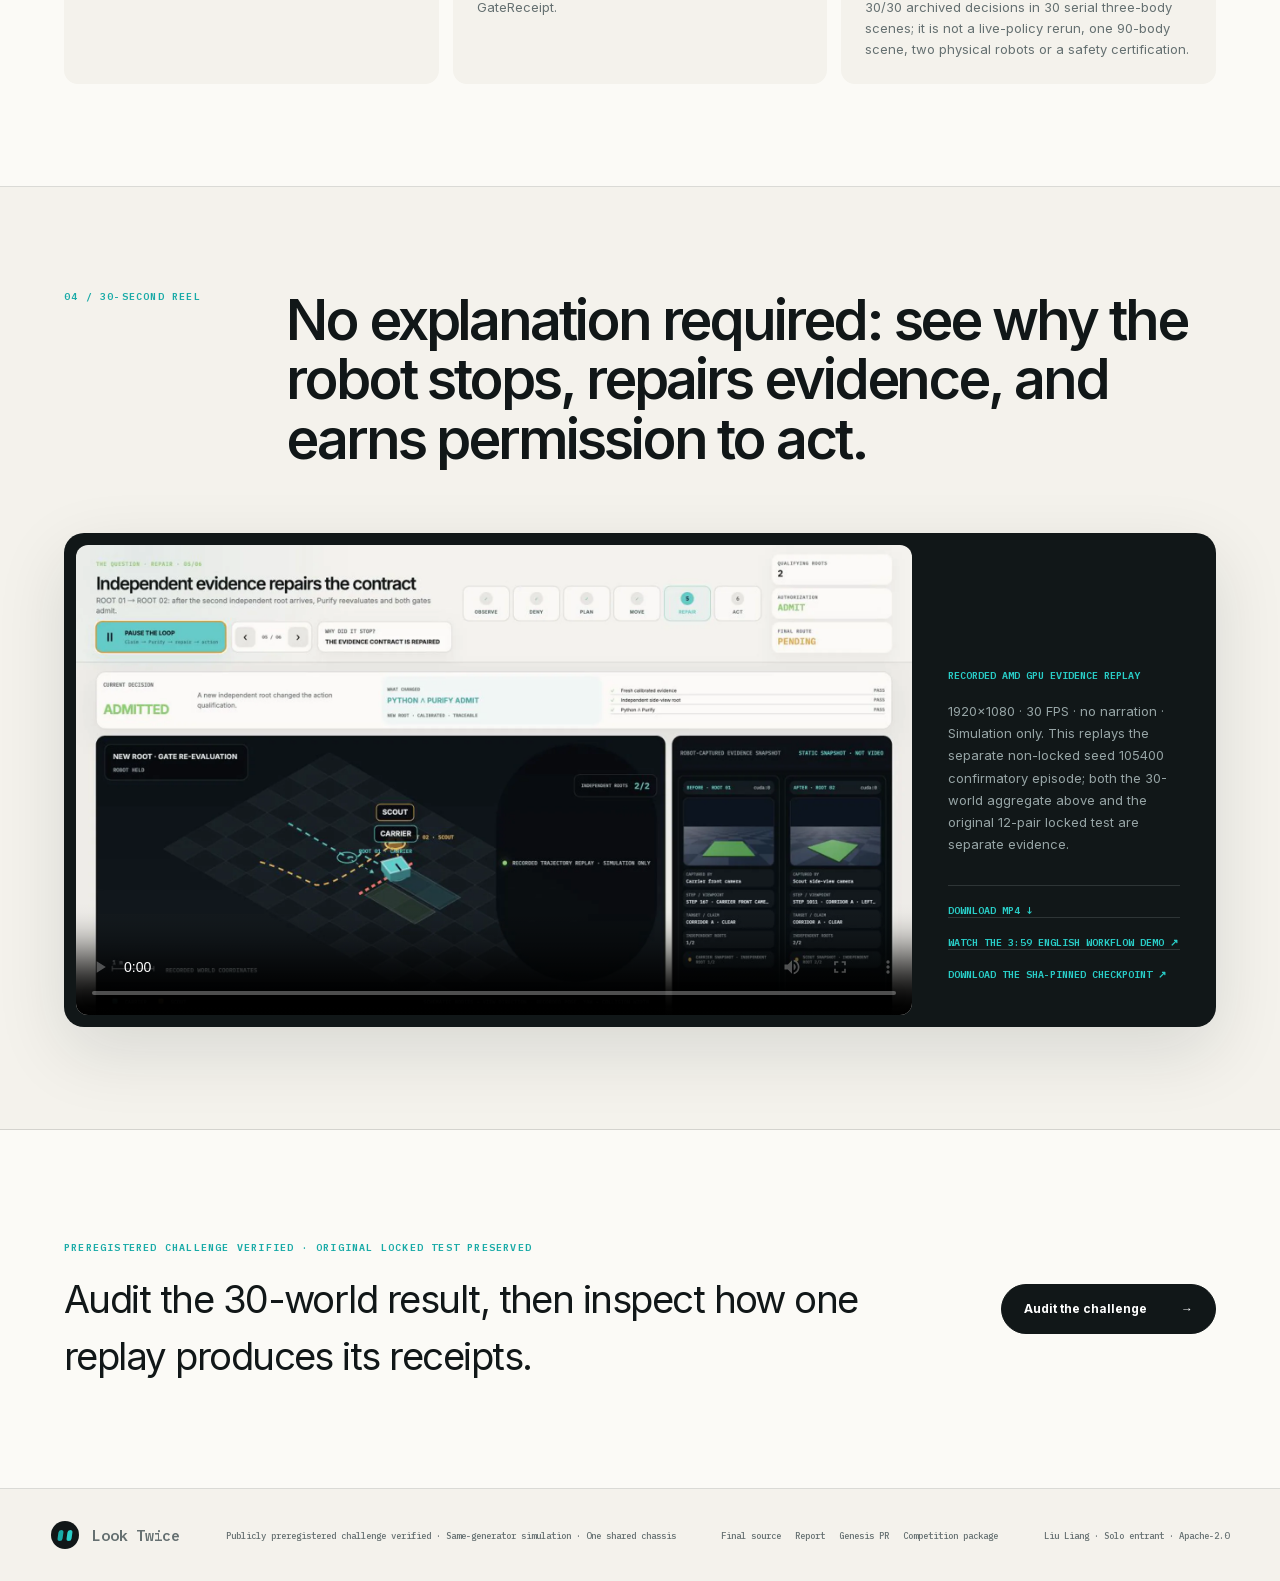
==== commit 72d985d2: "Publish final source and upstream evidence links" ====
--- a/index.html
+++ b/index.html
@@ -1,4 +1,4 @@
-<!DOCTYPE html><html lang="en"><head><meta charSet="utf-8"/><meta name="viewport" content="width=device-width, initial-scale=1"/><link rel="stylesheet" href="/assets/index-Dg9kIc-z.css" data-rsc-css-href="/assets/index-Dg9kIc-z.css" data-precedence="vite-rsc/importer-resources"/><link rel="modulepreload" href="/assets/layout-segment-context-BtjKrhpz.js" crossorigin=""/><link rel="modulepreload" href="/assets/rolldown-runtime-hePW80VL.js" crossorigin=""/><link rel="modulepreload" href="/assets/framework-DLP1zmWw.js" crossorigin=""/><link rel="modulepreload" href="/assets/index-BsJayP1c.js" crossorigin=""/><link rel="modulepreload" href="/assets/SiteShell-Cl4xFARG.js" crossorigin=""/><link rel="modulepreload" href="/assets/page-BvbSCFnQ.js" crossorigin=""/><link rel="modulepreload" href="/assets/challengeEvidence-SQwz9mM8.js" crossorigin=""/><title>Look Twice — Active Evidence Assurance</title><meta name="description" content="A Purify-powered active evidence assurance layer for Physical AI on AMD GPU."/><meta property="og:title" content="Look Twice — Active Evidence Assurance"/><meta property="og:description" content="A robot should not act on evidence it cannot defend. See the verified repair loop and two completed rigid-body scene shards."/><meta property="og:url" content="https://eason4kim-rocket.github.io/"/><meta property="og:type" content="website"/><meta property="og:image" content="https://eason4kim-rocket.github.io/og-two-shard.png"/><meta property="og:image:width" content="1728"/><meta property="og:image:height" content="910"/><meta property="og:image:alt" content="Look Twice two completed rigid-body scene shards for Track 3 Physical AI"/><meta name="twitter:card" content="summary_large_image"/><meta name="twitter:title" content="Look Twice — Active Evidence Assurance"/><meta name="twitter:description" content="Claim → Purify → active repair → qualified action, backed by two completed rigid-body scene shards."/><meta name="twitter:image" content="https://eason4kim-rocket.github.io/og-two-shard.png"/><link rel="canonical" href="https://eason4kim-rocket.github.io/"/><script>self.__VINEXT_RSC_PARAMS__={}</script><script>self.__VINEXT_RSC_NAV__={"pathname":"/","searchParams":[]}</script><link rel="modulepreload" href="/assets/index-BsJayP1c.js" />
+<!DOCTYPE html><html lang="en"><head><meta charSet="utf-8"/><meta name="viewport" content="width=device-width, initial-scale=1"/><link rel="stylesheet" href="/assets/index-zxZCFTCm.css" data-rsc-css-href="/assets/index-zxZCFTCm.css" data-precedence="vite-rsc/importer-resources"/><link rel="modulepreload" href="/assets/layout-segment-context-CtwuepeQ.js" crossorigin=""/><link rel="modulepreload" href="/assets/rolldown-runtime-hePW80VL.js" crossorigin=""/><link rel="modulepreload" href="/assets/framework-DLP1zmWw.js" crossorigin=""/><link rel="modulepreload" href="/assets/index-BSAPJgvv.js" crossorigin=""/><link rel="modulepreload" href="/assets/SiteShell-ycJjq374.js" crossorigin=""/><link rel="modulepreload" href="/assets/page-tYeIphRL.js" crossorigin=""/><link rel="modulepreload" href="/assets/challengeEvidence-SQwz9mM8.js" crossorigin=""/><title>Look Twice — Active Evidence Assurance</title><meta name="description" content="A Purify-powered active evidence assurance layer for Physical AI on AMD GPU."/><meta property="og:title" content="Look Twice — Active Evidence Assurance"/><meta property="og:description" content="A robot should not act on evidence it cannot defend. See the verified repair loop and two completed rigid-body scene shards."/><meta property="og:url" content="https://eason4kim-rocket.github.io/"/><meta property="og:type" content="website"/><meta property="og:image" content="https://eason4kim-rocket.github.io/og-two-shard.png"/><meta property="og:image:width" content="1728"/><meta property="og:image:height" content="910"/><meta property="og:image:alt" content="Look Twice two completed rigid-body scene shards for Track 3 Physical AI"/><meta name="twitter:card" content="summary_large_image"/><meta name="twitter:title" content="Look Twice — Active Evidence Assurance"/><meta name="twitter:description" content="Claim → Purify → active repair → qualified action, backed by two completed rigid-body scene shards."/><meta name="twitter:image" content="https://eason4kim-rocket.github.io/og-two-shard.png"/><link rel="canonical" href="https://eason4kim-rocket.github.io/"/><script>self.__VINEXT_RSC_PARAMS__={}</script><script>self.__VINEXT_RSC_NAV__={"pathname":"/","searchParams":[["locale","en"]]}</script><link rel="modulepreload" href="/assets/index-BSAPJgvv.js" />
 <link rel="preload" href="/assets/_vinext_fonts/inter-9df0d028785c/inter-7249155f.woff2" as="font" type="font/woff2" crossorigin />
 <link rel="preload" href="/assets/_vinext_fonts/inter-9df0d028785c/inter-e34c5f1b.woff2" as="font" type="font/woff2" crossorigin />
 <link rel="preload" href="/assets/_vinext_fonts/inter-9df0d028785c/inter-6e1a6b2b.woff2" as="font" type="font/woff2" crossorigin />
@@ -229,4 +229,4 @@
 
 .__variable_ibm_plex_mono_0r0e6f2 { --font-mono: 'IBM Plex Mono', sans-serif; }
 </style>
-</head><body class="__variable_inter_0380wzv __variable_ibm_plex_mono_0r0e6f2"><div class="site-shell shell-marketing"><header class="topbar"><a href="/?locale=en" class="brand"><span class="brand-symbol" aria-hidden="true"><i></i><i></i></span><span>Look Twice<small>Active evidence assurance</small></span></a><nav aria-label="Primary navigation"><a href="/?locale=en" class="active">Home</a><a href="/console?locale=en" class="">Console</a><a href="/results?locale=en" class="">Results</a><a href="/reproduce?locale=en" class="">Reproduce</a></nav><div class="top-actions"><span class="status-pill"><i></i> <!-- -->Preregistered challenge verified</span><button type="button" lang="zh-CN" aria-label="Switch to Chinese" title="切换到中文">中文</button></div></header><main><section class="hero section-grid"><div class="hero-copy"><div class="eyebrow"><span class="live-dot"></span> <!-- -->AMD GPU · PHYSICAL AI · EVIDENCE ASSURANCE</div><h1>Before a robot acts,<br/><em>look twice.</em></h1><p class="hero-lead">Look Twice turns noisy, conflicting and correlated robot observations into action-qualified facts—and actively repairs evidence when confidence is not enough.</p><div class="challenge-proof" aria-label="Preregistered primary endpoint and post-hoc feasibility audit"><div class="challenge-proof-head"><span>PREREGISTERED PRIMARY · 30 PAIRED WORLDS</span><b>ACTIVE 29/30 · PASSIVE 0/30</b></div><div class="challenge-proof-grid"><div><strong>29<small>/30</small></strong><span>active full-chain direct</span></div><div><strong>0<small>/30</small></strong><span>passive full-chain direct</span></div><div><strong>60<small>/60</small></strong><span>mission success · 0 unsafe · 0 fallback</span></div></div><p class="challenge-proof-note">Secondary post-hoc oracle audit: 29/29 worlds with a clear corridor went direct and the 1/1 dual-blocked world detoured, so 30/30 routes matched offline feasibility. Oracle was never available to the controller; this is not a preregistered endpoint.</p><div class="challenge-proof-links"><a href="https://github.com/eason4kim-rocket/look-twice/blob/v8-competition-release/docs/V8_FROZEN_CHALLENGE_JUDGE_CARD.md" target="_blank" rel="noreferrer">90-SECOND JUDGE CARD ↗</a><a href="/data/source/V8_FROZEN_CHALLENGE_FEASIBILITY_AUDIT.json" target="_blank" rel="noreferrer">FEASIBILITY AUDIT ↗</a><a href="https://github.com/eason4kim-rocket/look-twice/releases/download/v8-competition-candidate/v8-frozen-challenge-102500-102529.raw.tar.gz">RAW ARCHIVE ↗</a><a href="https://github.com/eason4kim-rocket/look-twice/releases/download/v8-competition-candidate/v8-frozen-challenge-102500-102529.VERIFICATION.json">VERIFICATION ↗</a></div></div><div class="hero-actions"><a href="/console?locale=en" class="button primary">Open Evidence Console<span>↗</span></a><a href="/results?locale=en" class="button ghost">Inspect challenge result</a></div><div class="truth-strip"><span>AMD FULL-WALL TELEMETRY</span><span>SIMULATION ONLY</span><span>FROZEN POLICY: ONE SHARED GENESIS CHASSIS</span><span>SCALE COMPLEMENT: 20/20 @ 60-BODY + 10/10 @ 30-BODY · CUMULATIVE 90 · MAX CO-RESIDENT 60</span><span>SEPARATE DYNAMICS: 30/30 · 90 BODIES / 30 SCENES</span></div></div><div class="hero-system" aria-label="Look Twice system status"><div class="system-head"><span>WAREHOUSE AMR / ZONE C-04</span><b>ASSURANCE ONLINE</b></div><div class="warehouse-map"><div class="rack rack-a">RACK A</div><div class="rack rack-b">RACK B</div><div class="corridor corridor-a"><span>CORRIDOR A</span></div><div class="corridor corridor-b"><span>CORRIDOR B</span><i></i></div><div class="robot-marker"><b>LT</b><span>AMR-07</span></div><div class="scan-cone"></div></div><div class="contract-mini"><div><span>ACTION</span><b>CROSS REGION</b></div><div><span>INITIAL GATE</span><b class="denied">DENIED</b></div><div><span>NEXT ACTION</span><b class="cyan">ACQUIRE NEW ROOT</b></div></div></div></section><section class="section block-section"><div class="section-heading"><span>01 / THE GAP</span><h2>A perception is not a fact. More claims are not always more evidence.</h2></div><div class="problem-grid"><article><b>06</b><span>incoming claims</span><p>Evidence appears abundant</p></article><article class="warning"><b>01</b><span>physical capture root</span><p>Echoes add no independence</p></article><article class="resolution"><b>DENY</b><span>ACTION CONTRACT</span><p>Repair evidence before action</p></article></div></section><section class="section flow-section"><div class="section-heading"><span>02 / CLOSED LOOP</span><h2>One accountable loop from observation to action</h2></div><div class="flow-grid"><article><span>01</span><h3>Observe</h3><p>RGB-D claims arrive with time, scope, calibration and capture lineage.</p></article><article><span>02</span><h3>Qualify</h3><p>Purify checks independence, prediction sets and the action contract.</p></article><article><span>03</span><h3>Repair</h3><p>When one snapshot is insufficient, the scout moves to an independent verification viewpoint.</p></article><article><span>04</span><h3>Act</h3><p>Only Python ∧ Purify Go admission authorizes a direct physical action.</p></article></div></section><section class="section policy-section"><div class="section-heading"><span>03 / THE DIFFERENCE</span><h2>Safe refusal is the baseline. Active repair earns useful action back.</h2></div><div class="policy-comparison"><article><span>PASSIVE</span><h3>Deny and detour</h3><p>Stays safe under uncertainty, but pays with a longer route.</p><b>PREREGISTERED CHALLENGE: 0/30 FULL-CHAIN DIRECT</b></article><article class="active-policy"><span>ACTIVE</span><h3>Move, repair, then act</h3><p>A scout acquires an independent side-view root. Only Python ∧ Purify admission unlocks the carrier.</p><b>29/29 FEASIBLE WORLDS DIRECT · 1/1 DUAL-BLOCKED DETOUR*</b></article></div><div class="platform-row"><div><span>AMD GPU</span><p>Accelerates Genesis RGB-D, spatial vision inference and experiment matrices.</p></div><div><span>PURIFY</span><p>Checks calibration, lineage, independent roots and the action contract, then emits a canonical GateReceipt.</p></div><div><span>BOUNDARY</span><p>The frozen full policy remains shared-chassis kinematic. A separate non-locked V2 replay passed 30/30 archived decisions in 30 serial three-body scenes; it is not a live-policy rerun, one 90-body scene, two physical robots or a safety certification.</p></div></div></section><section class="section reel-section"><div class="section-heading"><span>04 / 30-SECOND REEL</span><h2>No explanation required: see why the robot stops, repairs evidence, and earns permission to act.</h2></div><div class="reel-player"><video controls="" playsInline="" preload="metadata" poster="/media/look-twice-replay-30s.poster.webp"><source src="/media/look-twice-replay-30s.mp4" type="video/mp4"/></video><div><b>RECORDED AMD GPU EVIDENCE REPLAY</b><p>1920×1080 · 30 FPS · no narration · Simulation only. This replays the separate non-locked seed 105400 confirmatory episode; both the 30-world aggregate above and the original 12-pair locked test are separate evidence.</p><a href="/media/look-twice-replay-30s.mp4" download="">DOWNLOAD MP4 ↓</a><a href="https://github.com/eason4kim-rocket/look-twice/releases/download/v8-competition-candidate/Look-Twice-V8-Demo.mp4">WATCH THE 3:59 ENGLISH WORKFLOW DEMO ↗</a><a href="https://github.com/eason4kim-rocket/look-twice/releases/download/v8-competition-candidate/v8_seg_v3_selected_ep22_7b158726f9c0.pt">DOWNLOAD THE SHA-PINNED CHECKPOINT ↗</a></div></div></section><section class="section cta-band"><div><span>PREREGISTERED CHALLENGE VERIFIED · ORIGINAL LOCKED TEST PRESERVED</span><h2>Audit the 30-world result, then inspect how one replay produces its receipts.</h2></div><a href="/results?locale=en" class="button primary">Audit the challenge<span>→</span></a></section></main><footer><div class="brand compact"><span class="brand-symbol" aria-hidden="true"><i></i><i></i></span><span>Look Twice</span></div><p>Publicly preregistered challenge verified · Same-generator simulation · One shared chassis</p><span>Liu Liang · <!-- -->Solo entrant<!-- --> · Apache-2.0</span></footer></div><script id="_R_">import("/assets/index-BsJayP1c.js")</script></body></html><script>self.__VINEXT_RSC_CHUNKS__=self.__VINEXT_RSC_CHUNKS__||[];self.__VINEXT_RSC_CHUNKS__.push("2:I[\"9174d106898b\",[],\"LanguageProvider\",1]\n3:I[\"8c0f216c4604\",[],\"Children\",1]\n4:I[\"15c18cfaeeff\",[],\"LayoutSegmentProvider\",1]\n5:I[\"8c0f216c4604\",[],\"Slot\",1]\n6:I[\"593f344dc510\",[],\"RedirectBoundary\",1]\n:HL[\"/assets/index-Dg9kIc-z.css\",\"style\"]\n")</script><script>self.__VINEXT_RSC_CHUNKS__=self.__VINEXT_RSC_CHUNKS__||[];self.__VINEXT_RSC_CHUNKS__.push("0:{\"__route\":\"route:/\",\"__interceptionContext\":null,\"__layoutIds\":[\"layout:/\"],\"__rootLayout\":\"/\",\"page:/\":\"$L1\",\"layout:/\":[[[[\"$\",\"link\",\"css:/assets/index-Dg9kIc-z.css\",{\"rel\":\"stylesheet\",\"precedence\":\"vite-rsc/importer-resources\",\"href\":\"/assets/index-Dg9kIc-z.css\",\"data-rsc-css-href\":\"/assets/index-Dg9kIc-z.css\"}],\"$undefined\"],[\"$\",\"html\",null,{\"lang\":\"en\",\"suppressHydrationWarning\":true,\"children\":[\"$\",\"body\",null,{\"className\":\"__variable_inter_0380wzv __variable_ibm_plex_mono_0r0e6f2\",\"children\":[\"$\",\"$L2\",null,{\"children\":[\"$\",\"$L3\",null,{}]}]}]}]],null],\"route:/\":[[[\"$\",\"meta\",null,{\"charSet\":\"utf-8\"}],[[\"$\",\"title\",\"0\",{\"children\":\"Look Twice — Active Evidence Assurance\"}],[\"$\",\"meta\",\"1\",{\"name\":\"description\",\"content\":\"A Purify-powered active evidence assurance layer for Physical AI on AMD GPU.\"}],[\"$\",\"meta\",\"2\",{\"property\":\"og:title\",\"content\":\"Look Twice — Active Evidence Assurance\"}],[\"$\",\"meta\",\"3\",{\"property\":\"og:description\",\"content\":\"A robot should not act on evidence it cannot defend. See the verified repair loop and two completed rigid-body scene shards.\"}],[\"$\",\"meta\",\"4\",{\"property\":\"og:url\",\"content\":\"https://eason4kim-rocket.github.io/\"}],[\"$\",\"meta\",\"5\",{\"property\":\"og:type\",\"content\":\"website\"}],[\"$\",\"meta\",\"6\",{\"property\":\"og:image\",\"content\":\"https://eason4kim-rocket.github.io/og-two-shard.png\"}],[\"$\",\"meta\",\"7\",{\"property\":\"og:image:width\",\"content\":\"1728\"}],[\"$\",\"meta\",\"8\",{\"property\":\"og:image:height\",\"content\":\"910\"}],[\"$\",\"meta\",\"9\",{\"property\":\"og:image:alt\",\"content\":\"Look Twice two completed rigid-body scene shards for Track 3 Physical AI\"}],[\"$\",\"meta\",\"10\",{\"name\":\"twitter:card\",\"content\":\"summary_large_image\"}],[\"$\",\"meta\",\"11\",{\"name\":\"twitter:title\",\"content\":\"Look Twice — Active Evidence Assurance\"}],[\"$\",\"meta\",\"12\",{\"name\":\"twitter:description\",\"content\":\"Claim → Purify → active repair → qualified action, backed by two completed rigid-body scene shards.\"}],[\"$\",\"meta\",\"13\",{\"name\":\"twitter:image\",\"content\":\"https://eason4kim-rocket.github.io/og-two-shard.png\"}],[\"$\",\"link\",\"14\",{\"rel\":\"canonical\",\"href\":\"https://eason4kim-rocket.github.io/\"}]],[[\"$\",\"meta\",\"0\",{\"name\":\"viewport\",\"content\":\"width=device-width, initial-scale=1\"}]]],[\"$\",\"$L4\",null,{\"segmentMap\":{\"children\":[]},\"children\":[\"$\",\"$L5\",null,{\"id\":\"layout:/\",\"parallelSlots\":\"$undefined\",\"children\":[\"$\",\"$L6\",null,{\"children\":[\"$\",\"$L4\",null,{\"segmentMap\":{\"children\":[]},\"children\":[\"$\",\"$L5\",null,{\"id\":\"page:/\"}]}]}]}]}]],\"__layoutFlags\":{\"layout:/\":\"s\"},\"__artifactCompatibility\":{\"schemaVersion\":1,\"graphVersion\":\"app-route-graph:4uhn5s1wvoptc\",\"deploymentVersion\":\"797b8be7-75c0-4621-8109-7c8236930d44\",\"appElementsSchemaVersion\":1,\"rscPayloadSchemaVersion\":1,\"rootBoundaryId\":\"/\",\"renderEpoch\":null}}\n")</script><script>self.__VINEXT_RSC_CHUNKS__=self.__VINEXT_RSC_CHUNKS__||[];self.__VINEXT_RSC_CHUNKS__.push("7:I[\"6efdf509a785\",[],\"default\",1]\n1:[\"$\",\"$L7\",null,{\"params\":\"$@8\",\"searchParams\":\"$@9\"}]\n")</script><script>self.__VINEXT_RSC_CHUNKS__=self.__VINEXT_RSC_CHUNKS__||[];self.__VINEXT_RSC_CHUNKS__.push("8:{}\n9:{}\n")</script><script>self.__VINEXT_RSC_DONE__=true</script>+</head><body class="__variable_inter_0380wzv __variable_ibm_plex_mono_0r0e6f2"><div class="site-shell shell-marketing"><header class="topbar"><a href="/?locale=en" class="brand"><span class="brand-symbol" aria-hidden="true"><i></i><i></i></span><span>Look Twice<small>Active evidence assurance</small></span></a><nav aria-label="Primary navigation"><a href="/?locale=en" class="active">Home</a><a href="/console?locale=en" class="">Console</a><a href="/results?locale=en" class="">Results</a><a href="/reproduce?locale=en" class="">Reproduce</a></nav><div class="top-actions"><span class="status-pill"><i></i> <!-- -->Preregistered challenge verified</span><button type="button" lang="zh-CN" aria-label="Switch to Chinese" title="切换到中文">中文</button></div></header><main><section class="hero section-grid"><div class="hero-copy"><div class="eyebrow"><span class="live-dot"></span> <!-- -->AMD GPU · PHYSICAL AI · EVIDENCE ASSURANCE</div><h1>Before a robot acts,<br/><em>look twice.</em></h1><p class="hero-lead">Look Twice turns noisy, conflicting and correlated robot observations into action-qualified facts—and actively repairs evidence when confidence is not enough.</p><div class="challenge-proof" aria-label="Preregistered primary endpoint and post-hoc feasibility audit"><div class="challenge-proof-head"><span>PREREGISTERED PRIMARY · 30 PAIRED WORLDS</span><b>ACTIVE 29/30 · PASSIVE 0/30</b></div><div class="challenge-proof-grid"><div><strong>29<small>/30</small></strong><span>active full-chain direct</span></div><div><strong>0<small>/30</small></strong><span>passive full-chain direct</span></div><div><strong>60<small>/60</small></strong><span>mission success · 0 unsafe · 0 fallback</span></div></div><p class="challenge-proof-note">Secondary post-hoc oracle audit: 29/29 worlds with a clear corridor went direct and the 1/1 dual-blocked world detoured, so 30/30 routes matched offline feasibility. Oracle was never available to the controller; this is not a preregistered endpoint.</p><div class="challenge-proof-links"><a href="https://github.com/eason4kim-rocket/look-twice/blob/v8-competition-release/docs/V8_FROZEN_CHALLENGE_JUDGE_CARD.md" target="_blank" rel="noreferrer">90-SECOND JUDGE CARD ↗</a><a href="/data/source/V8_FROZEN_CHALLENGE_FEASIBILITY_AUDIT.json" target="_blank" rel="noreferrer">FEASIBILITY AUDIT ↗</a><a href="https://github.com/eason4kim-rocket/look-twice/releases/download/v8-competition-candidate/v8-frozen-challenge-102500-102529.raw.tar.gz">RAW ARCHIVE ↗</a><a href="https://github.com/eason4kim-rocket/look-twice/releases/download/v8-competition-candidate/v8-frozen-challenge-102500-102529.VERIFICATION.json">VERIFICATION ↗</a></div></div><div class="hero-actions"><a href="/console?locale=en" class="button primary">Open Evidence Console<span>↗</span></a><a href="/results?locale=en" class="button ghost">Inspect challenge result</a></div><div class="truth-strip"><span>AMD FULL-WALL TELEMETRY</span><span>SIMULATION ONLY</span><span>FROZEN POLICY: ONE SHARED GENESIS CHASSIS</span><span>SCALE COMPLEMENT: 20/20 @ 60-BODY + 10/10 @ 30-BODY · CUMULATIVE 90 · MAX CO-RESIDENT 60</span><span>SEPARATE DYNAMICS: 30/30 · 90 BODIES / 30 SCENES</span></div></div><div class="hero-system" aria-label="Look Twice system status"><div class="system-head"><span>WAREHOUSE AMR / ZONE C-04</span><b>ASSURANCE ONLINE</b></div><div class="warehouse-map"><div class="rack rack-a">RACK A</div><div class="rack rack-b">RACK B</div><div class="corridor corridor-a"><span>CORRIDOR A</span></div><div class="corridor corridor-b"><span>CORRIDOR B</span><i></i></div><div class="robot-marker"><b>LT</b><span>AMR-07</span></div><div class="scan-cone"></div></div><div class="contract-mini"><div><span>ACTION</span><b>CROSS REGION</b></div><div><span>INITIAL GATE</span><b class="denied">DENIED</b></div><div><span>NEXT ACTION</span><b class="cyan">ACQUIRE NEW ROOT</b></div></div></div></section><section class="section block-section"><div class="section-heading"><span>01 / THE GAP</span><h2>A perception is not a fact. More claims are not always more evidence.</h2></div><div class="problem-grid"><article><b>06</b><span>incoming claims</span><p>Evidence appears abundant</p></article><article class="warning"><b>01</b><span>physical capture root</span><p>Echoes add no independence</p></article><article class="resolution"><b>DENY</b><span>ACTION CONTRACT</span><p>Repair evidence before action</p></article></div></section><section class="section flow-section"><div class="section-heading"><span>02 / CLOSED LOOP</span><h2>One accountable loop from observation to action</h2></div><div class="flow-grid"><article><span>01</span><h3>Observe</h3><p>RGB-D claims arrive with time, scope, calibration and capture lineage.</p></article><article><span>02</span><h3>Qualify</h3><p>Purify checks independence, prediction sets and the action contract.</p></article><article><span>03</span><h3>Repair</h3><p>When one snapshot is insufficient, the scout moves to an independent verification viewpoint.</p></article><article><span>04</span><h3>Act</h3><p>Only Python ∧ Purify Go admission authorizes a direct physical action.</p></article></div></section><section class="section policy-section"><div class="section-heading"><span>03 / THE DIFFERENCE</span><h2>Safe refusal is the baseline. Active repair earns useful action back.</h2></div><div class="policy-comparison"><article><span>PASSIVE</span><h3>Deny and detour</h3><p>Stays safe under uncertainty, but pays with a longer route.</p><b>PREREGISTERED CHALLENGE: 0/30 FULL-CHAIN DIRECT</b></article><article class="active-policy"><span>ACTIVE</span><h3>Move, repair, then act</h3><p>A scout acquires an independent side-view root. Only Python ∧ Purify admission unlocks the carrier.</p><b>29/29 FEASIBLE WORLDS DIRECT · 1/1 DUAL-BLOCKED DETOUR*</b></article></div><div class="platform-row"><div><span>AMD GPU</span><p>Accelerates Genesis RGB-D, spatial vision inference and experiment matrices.</p></div><div><span>PURIFY</span><p>Checks calibration, lineage, independent roots and the action contract, then emits a canonical GateReceipt.</p></div><div><span>BOUNDARY</span><p>The frozen full policy remains shared-chassis kinematic. A separate non-locked V2 replay passed 30/30 archived decisions in 30 serial three-body scenes; it is not a live-policy rerun, one 90-body scene, two physical robots or a safety certification.</p></div></div></section><section class="section reel-section"><div class="section-heading"><span>04 / 30-SECOND REEL</span><h2>No explanation required: see why the robot stops, repairs evidence, and earns permission to act.</h2></div><div class="reel-player"><video controls="" playsInline="" preload="metadata" poster="/media/look-twice-replay-30s.poster.webp"><source src="/media/look-twice-replay-30s.mp4" type="video/mp4"/></video><div><b>RECORDED AMD GPU EVIDENCE REPLAY</b><p>1920×1080 · 30 FPS · no narration · Simulation only. This replays the separate non-locked seed 105400 confirmatory episode; both the 30-world aggregate above and the original 12-pair locked test are separate evidence.</p><a href="/media/look-twice-replay-30s.mp4" download="">DOWNLOAD MP4 ↓</a><a href="https://github.com/eason4kim-rocket/look-twice/releases/download/v8-competition-candidate/Look-Twice-V8-Demo.mp4">WATCH THE 3:59 ENGLISH WORKFLOW DEMO ↗</a><a href="https://github.com/eason4kim-rocket/look-twice/releases/download/v8-competition-candidate/v8_seg_v3_selected_ep22_7b158726f9c0.pt">DOWNLOAD THE SHA-PINNED CHECKPOINT ↗</a></div></div></section><section class="section cta-band"><div><span>PREREGISTERED CHALLENGE VERIFIED · ORIGINAL LOCKED TEST PRESERVED</span><h2>Audit the 30-world result, then inspect how one replay produces its receipts.</h2></div><a href="/results?locale=en" class="button primary">Audit the challenge<span>→</span></a></section></main><footer><div class="brand compact"><span class="brand-symbol" aria-hidden="true"><i></i><i></i></span><span>Look Twice</span></div><p>Publicly preregistered challenge verified · Same-generator simulation · One shared chassis</p><nav class="footer-links" aria-label="Public materials"><a href="https://github.com/eason4kim-rocket/look-twice/tree/v8-competition-final-2026-08-05">Final source</a><a href="https://github.com/eason4kim-rocket/look-twice/releases/download/v8-competition-candidate/Look-Twice-V8-Technical-Report.pdf">Report</a><a href="https://github.com/Genesis-Embodied-AI/genesis-world/pull/3184">Genesis PR</a><a href="https://github.com/eason4kim-rocket/Radeon-hackathon-2026-07/tree/submission/track3-liu-liang-look-twice-v8/submissions/Track3-Liu-Liang-Look-Twice">Competition package</a></nav><span>Liu Liang · <!-- -->Solo entrant<!-- --> · Apache-2.0</span></footer></div><script id="_R_">import("/assets/index-BSAPJgvv.js")</script></body></html><script>self.__VINEXT_RSC_CHUNKS__=self.__VINEXT_RSC_CHUNKS__||[];self.__VINEXT_RSC_CHUNKS__.push("2:I[\"9174d106898b\",[],\"LanguageProvider\",1]\n3:I[\"8c0f216c4604\",[],\"Children\",1]\n4:I[\"15c18cfaeeff\",[],\"LayoutSegmentProvider\",1]\n5:I[\"8c0f216c4604\",[],\"Slot\",1]\n6:I[\"593f344dc510\",[],\"RedirectBoundary\",1]\n:HL[\"/assets/index-zxZCFTCm.css\",\"style\"]\n")</script><script>self.__VINEXT_RSC_CHUNKS__=self.__VINEXT_RSC_CHUNKS__||[];self.__VINEXT_RSC_CHUNKS__.push("0:{\"__route\":\"route:/\",\"__interceptionContext\":null,\"__layoutIds\":[\"layout:/\"],\"__rootLayout\":\"/\",\"page:/\":\"$L1\",\"layout:/\":[[[[\"$\",\"link\",\"css:/assets/index-zxZCFTCm.css\",{\"rel\":\"stylesheet\",\"precedence\":\"vite-rsc/importer-resources\",\"href\":\"/assets/index-zxZCFTCm.css\",\"data-rsc-css-href\":\"/assets/index-zxZCFTCm.css\"}],\"$undefined\"],[\"$\",\"html\",null,{\"lang\":\"en\",\"suppressHydrationWarning\":true,\"children\":[\"$\",\"body\",null,{\"className\":\"__variable_inter_0380wzv __variable_ibm_plex_mono_0r0e6f2\",\"children\":[\"$\",\"$L2\",null,{\"children\":[\"$\",\"$L3\",null,{}]}]}]}]],null],\"route:/\":[[[\"$\",\"meta\",null,{\"charSet\":\"utf-8\"}],[[\"$\",\"title\",\"0\",{\"children\":\"Look Twice — Active Evidence Assurance\"}],[\"$\",\"meta\",\"1\",{\"name\":\"description\",\"content\":\"A Purify-powered active evidence assurance layer for Physical AI on AMD GPU.\"}],[\"$\",\"meta\",\"2\",{\"property\":\"og:title\",\"content\":\"Look Twice — Active Evidence Assurance\"}],[\"$\",\"meta\",\"3\",{\"property\":\"og:description\",\"content\":\"A robot should not act on evidence it cannot defend. See the verified repair loop and two completed rigid-body scene shards.\"}],[\"$\",\"meta\",\"4\",{\"property\":\"og:url\",\"content\":\"https://eason4kim-rocket.github.io/\"}],[\"$\",\"meta\",\"5\",{\"property\":\"og:type\",\"content\":\"website\"}],[\"$\",\"meta\",\"6\",{\"property\":\"og:image\",\"content\":\"https://eason4kim-rocket.github.io/og-two-shard.png\"}],[\"$\",\"meta\",\"7\",{\"property\":\"og:image:width\",\"content\":\"1728\"}],[\"$\",\"meta\",\"8\",{\"property\":\"og:image:height\",\"content\":\"910\"}],[\"$\",\"meta\",\"9\",{\"property\":\"og:image:alt\",\"content\":\"Look Twice two completed rigid-body scene shards for Track 3 Physical AI\"}],[\"$\",\"meta\",\"10\",{\"name\":\"twitter:card\",\"content\":\"summary_large_image\"}],[\"$\",\"meta\",\"11\",{\"name\":\"twitter:title\",\"content\":\"Look Twice — Active Evidence Assurance\"}],[\"$\",\"meta\",\"12\",{\"name\":\"twitter:description\",\"content\":\"Claim → Purify → active repair → qualified action, backed by two completed rigid-body scene shards.\"}],[\"$\",\"meta\",\"13\",{\"name\":\"twitter:image\",\"content\":\"https://eason4kim-rocket.github.io/og-two-shard.png\"}],[\"$\",\"link\",\"14\",{\"rel\":\"canonical\",\"href\":\"https://eason4kim-rocket.github.io/\"}]],[[\"$\",\"meta\",\"0\",{\"name\":\"viewport\",\"content\":\"width=device-width, initial-scale=1\"}]]],[\"$\",\"$L4\",null,{\"segmentMap\":{\"children\":[]},\"children\":[\"$\",\"$L5\",null,{\"id\":\"layout:/\",\"parallelSlots\":\"$undefined\",\"children\":[\"$\",\"$L6\",null,{\"children\":[\"$\",\"$L4\",null,{\"segmentMap\":{\"children\":[]},\"children\":[\"$\",\"$L5\",null,{\"id\":\"page:/\"}]}]}]}]}]],\"__layoutFlags\":{\"layout:/\":\"s\"},\"__artifactCompatibility\":{\"schemaVersion\":1,\"graphVersion\":\"app-route-graph:4uhn5s1wvoptc\",\"deploymentVersion\":\"535cd299-14fe-4213-b72f-ec6a87937ccf\",\"appElementsSchemaVersion\":1,\"rscPayloadSchemaVersion\":1,\"rootBoundaryId\":\"/\",\"renderEpoch\":null}}\n")</script><script>self.__VINEXT_RSC_CHUNKS__=self.__VINEXT_RSC_CHUNKS__||[];self.__VINEXT_RSC_CHUNKS__.push("7:I[\"6efdf509a785\",[],\"default\",1]\n1:[\"$\",\"$L7\",null,{\"params\":\"$@8\",\"searchParams\":\"$@9\"}]\n")</script><script>self.__VINEXT_RSC_CHUNKS__=self.__VINEXT_RSC_CHUNKS__||[];self.__VINEXT_RSC_CHUNKS__.push("8:{}\n9:{\"locale\":\"en\"}\n")</script><script>self.__VINEXT_RSC_DONE__=true</script>
--- a/assets/index-zxZCFTCm.css
+++ b/assets/index-zxZCFTCm.css
@@ -0,0 +1,2 @@
+/*! tailwindcss v4.2.1 | MIT License | https://tailwindcss.com */
+@layer theme{:root,:host{--font-sans:ui-sans-serif, system-ui, sans-serif, "Apple Color Emoji", "Segoe UI Emoji", "Segoe UI Symbol", "Noto Color Emoji";--font-mono:ui-monospace, SFMono-Regular, Menlo, Monaco, Consolas, "Liberation Mono", "Courier New", monospace;--spacing:.25rem;--default-font-family:var(--font-sans);--default-mono-font-family:var(--font-mono)}}@layer base{*,:after,:before,::backdrop{box-sizing:border-box;border:0 solid;margin:0;padding:0}::file-selector-button{box-sizing:border-box;border:0 solid;margin:0;padding:0}html,:host{-webkit-text-size-adjust:100%;tab-size:4;line-height:1.5;font-family:var(--default-font-family,ui-sans-serif, system-ui, sans-serif, "Apple Color Emoji", "Segoe UI Emoji", "Segoe UI Symbol", "Noto Color Emoji");font-feature-settings:var(--default-font-feature-settings,normal);font-variation-settings:var(--default-font-variation-settings,normal);-webkit-tap-highlight-color:transparent}hr{height:0;color:inherit;border-top-width:1px}abbr:where([title]){-webkit-text-decoration:underline dotted;text-decoration:underline dotted}h1,h2,h3,h4,h5,h6{font-size:inherit;font-weight:inherit}a{color:inherit;-webkit-text-decoration:inherit;-webkit-text-decoration:inherit;-webkit-text-decoration:inherit;-webkit-text-decoration:inherit;text-decoration:inherit}b,strong{font-weight:bolder}code,kbd,samp,pre{font-family:var(--default-mono-font-family,ui-monospace, SFMono-Regular, Menlo, Monaco, Consolas, "Liberation Mono", "Courier New", monospace);font-feature-settings:var(--default-mono-font-feature-settings,normal);font-variation-settings:var(--default-mono-font-variation-settings,normal);font-size:1em}small{font-size:80%}sub,sup{vertical-align:baseline;font-size:75%;line-height:0;position:relative}sub{bottom:-.25em}sup{top:-.5em}table{text-indent:0;border-color:inherit;border-collapse:collapse}:-moz-focusring{outline:auto}progress{vertical-align:baseline}summary{display:list-item}ol,ul,menu{list-style:none}img,svg,video,canvas,audio,iframe,embed,object{vertical-align:middle;display:block}img,video{max-width:100%;height:auto}button,input,select,optgroup,textarea{font:inherit;font-feature-settings:inherit;font-variation-settings:inherit;letter-spacing:inherit;color:inherit;opacity:1;background-color:#0000;border-radius:0}::file-selector-button{font:inherit;font-feature-settings:inherit;font-variation-settings:inherit;letter-spacing:inherit;color:inherit;opacity:1;background-color:#0000;border-radius:0}:where(select:is([multiple],[size])) optgroup{font-weight:bolder}:where(select:is([multiple],[size])) optgroup option{padding-inline-start:20px}::file-selector-button{margin-inline-end:4px}::placeholder{opacity:1}@supports (not ((-webkit-appearance:-apple-pay-button))) or (contain-intrinsic-size:1px){::placeholder{color:currentColor}@supports (color:color-mix(in lab, red, red)){::placeholder{color:color-mix(in oklab, currentcolor 50%, transparent)}}}textarea{resize:vertical}::-webkit-search-decoration{-webkit-appearance:none}::-webkit-date-and-time-value{min-height:1lh;text-align:inherit}::-webkit-datetime-edit{display:inline-flex}::-webkit-datetime-edit-fields-wrapper{padding:0}::-webkit-datetime-edit{padding-block:0}::-webkit-datetime-edit-year-field{padding-block:0}::-webkit-datetime-edit-month-field{padding-block:0}::-webkit-datetime-edit-day-field{padding-block:0}::-webkit-datetime-edit-hour-field{padding-block:0}::-webkit-datetime-edit-minute-field{padding-block:0}::-webkit-datetime-edit-second-field{padding-block:0}::-webkit-datetime-edit-millisecond-field{padding-block:0}::-webkit-datetime-edit-meridiem-field{padding-block:0}::-webkit-calendar-picker-indicator{line-height:1}:-moz-ui-invalid{box-shadow:none}button,input:where([type=button],[type=reset],[type=submit]){appearance:button}::file-selector-button{appearance:button}::-webkit-inner-spin-button{height:auto}::-webkit-outer-spin-button{height:auto}[hidden]:where(:not([hidden=until-found])){display:none!important}}@layer components;@layer utilities{.visible{visibility:visible}.fixed{position:fixed}.static{position:static}.start{inset-inline-start:var(--spacing)}.end{inset-inline-end:var(--spacing)}.hidden{display:none}}:root{--ink:#111718;--ink-soft:#263033;--paper:#f4f2ec;--paper-raised:#fbfaf6;--paper-muted:#e8e6df;--panel:#172023;--panel-2:#202a2d;--line:#11171824;--line-dark:#dae7e624;--muted:#657071;--cyan:#18aaa7;--cyan-bright:#29cec8;--green:#79cf67;--amber:#e6a83d;--red:#ef695d;--shadow:0 24px 70px #141f1f1f}*{box-sizing:border-box}html{background:var(--paper);scroll-behavior:smooth}body{background:var(--paper);color:var(--ink);font-family:var(--font-inter), system-ui, sans-serif;text-rendering:optimizelegibility;margin:0}a{color:inherit;text-decoration:none}button,select{font:inherit}button,a{-webkit-tap-highlight-color:transparent}.site-shell{min-height:100vh}.shell-marketing{background:radial-gradient(circle at 85% 8%, #18aaa717, transparent 24%), var(--paper)}.shell-console{background:radial-gradient(circle at 85% 8%, #18aaa714, transparent 24%), var(--paper);color:var(--ink)}.topbar{z-index:30;border-bottom:1px solid var(--line);-webkit-backdrop-filter:blur(20px);backdrop-filter:blur(20px);background:#f4f2ece6;grid-template-columns:1fr auto 1fr;align-items:center;height:76px;padding:0 clamp(22px,4vw,72px);display:grid;position:sticky;top:0}.shell-console .topbar{border-color:var(--line);background:#f4f2eceb}.brand{align-items:center;gap:13px;width:max-content;display:inline-flex}.brand>span:last-child{letter-spacing:-.015em;font-size:15px;font-weight:680}.brand small{color:var(--muted);font:500 8px/1.2 var(--font-mono);letter-spacing:.08em;text-transform:uppercase;margin-top:2px;display:block}.brand-symbol{background:var(--ink);border-radius:50%;justify-content:center;align-items:center;gap:4px;width:34px;height:34px;display:inline-flex;position:relative}.shell-console .brand-symbol{background:var(--ink)}.brand-symbol i{background:var(--cyan);border-radius:5px;width:7px;height:14px;transform:skew(-8deg)}.brand-symbol i:last-child{background:var(--cyan-bright)}.topbar nav{align-items:center;gap:30px;display:flex}.topbar nav a{color:var(--muted);padding:28px 0 25px;font-size:13px;font-weight:600;position:relative}.topbar nav a:after{content:"";background:var(--cyan);height:2px;transition:transform .18s;position:absolute;bottom:-1px;left:0;right:0;transform:scaleX(0)}.topbar nav a:hover,.topbar nav a.active{color:inherit}.topbar nav a.active:after{transform:scaleX(1)}.top-actions{justify-self:end;align-items:center;gap:12px;display:flex}.top-actions button{border:1px solid var(--line);width:38px;height:38px;color:inherit;cursor:pointer;font:600 11px var(--font-mono);background:0 0;border-radius:50%}.shell-console .top-actions button{border-color:var(--line)}.status-pill{color:var(--muted);font:500 9px var(--font-mono);letter-spacing:.04em;background:#18aaa714;border-radius:999px;padding:9px 13px}.status-pill i,.live-dot{background:var(--green);border-radius:50%;width:7px;height:7px;margin-right:7px;display:inline-block;box-shadow:0 0 10px #79cf67a6}.hero{border-bottom:1px solid var(--line);grid-template-columns:minmax(0,1.03fr) minmax(460px,.97fr);align-items:stretch;min-height:720px;display:grid}.hero-copy{flex-direction:column;justify-content:center;padding:clamp(80px,8vw,136px) clamp(28px,5.5vw,96px) 84px;display:flex}.eyebrow,.section-heading>span,.cta-band>div>span{color:var(--cyan);font:600 10px var(--font-mono);letter-spacing:.12em;text-transform:uppercase}h1{letter-spacing:-.07em;max-width:850px;margin:30px 0 28px;font-size:clamp(58px,6.4vw,104px);font-weight:580;line-height:.93}h1 em{color:var(--cyan);font-style:normal}.hero-lead{max-width:680px;color:var(--ink-soft);margin:0;font-size:clamp(16px,1.25vw,20px);line-height:1.65}.challenge-proof{background:var(--paper-raised);border:1px solid #1117181f;border-radius:15px;max-width:760px;margin-top:28px;overflow:hidden;box-shadow:0 14px 42px #141f1f12}.challenge-proof-head{border-bottom:1px solid var(--line);min-height:39px;color:var(--cyan);font:650 7px/1.4 var(--font-mono);letter-spacing:.065em;justify-content:space-between;align-items:center;gap:12px;padding:0 14px;display:flex}.challenge-proof-head b{color:#397a31;font-weight:650}.challenge-proof-grid{grid-template-columns:repeat(3,minmax(0,1fr));display:grid}.challenge-proof-grid>div{border-right:1px solid var(--line);min-width:0;padding:14px}.challenge-proof-grid>div:last-child{border:0}.challenge-proof-grid strong{color:var(--ink);font:600 28px/1 var(--font-mono);letter-spacing:-.07em;display:block}.challenge-proof-grid strong small{color:var(--muted);letter-spacing:0;font-size:.5em}.challenge-proof-grid strong sup{letter-spacing:0;font-size:.48em}.challenge-proof-grid span{color:var(--muted);font:600 7px/1.45 var(--font-mono);text-transform:uppercase;margin-top:7px;display:block}.challenge-proof-note{border-top:1px solid var(--line);color:var(--muted);font:500 7px/1.55 var(--font-mono);margin:0;padding:9px 14px}.challenge-proof-links{border-top:1px solid var(--line);flex-wrap:wrap;gap:14px;padding:10px 14px;display:flex}.challenge-proof-links a{color:var(--cyan);font:650 7px var(--font-mono)}.hero-actions{gap:12px;margin:38px 0 0;display:flex}.button{border:1px solid var(--ink);border-radius:999px;justify-content:center;align-items:center;gap:34px;min-height:50px;padding:0 22px;font-size:12px;font-weight:700;transition:transform .17s,box-shadow .17s;display:inline-flex}.button:hover{transform:translateY(-2px)}.button.primary{border-color:var(--ink);background:var(--ink);color:#fff}.button.primary:hover{box-shadow:0 12px 30px #11171833}.button.ghost{color:var(--ink)}.truth-strip{flex-wrap:wrap;gap:8px;margin-top:54px;display:flex}.truth-strip span{border:1px solid var(--line);color:var(--muted);font:500 8px var(--font-mono);letter-spacing:.06em;border-radius:999px;padding:8px 11px}.hero-system{background:var(--ink);color:#edf2ef;flex-direction:column;justify-content:center;padding:64px clamp(26px,4vw,68px);display:flex}.system-head{color:#8b999a;font:500 9px var(--font-mono);justify-content:space-between;margin-bottom:14px;display:flex}.system-head b{color:var(--green)}.warehouse-map{background-color:#151d20;background-image:linear-gradient(#ffffff06 1px,#0000 1px),linear-gradient(90deg,#ffffff06 1px,#0000 1px),none;background-position:0 0,0 0,0 0;background-repeat:repeat,repeat,repeat;background-size:32px 32px;background-attachment:scroll,scroll,scroll;background-origin:padding-box,padding-box,padding-box;background-clip:border-box,border-box,border-box;border-radius:16px;height:420px;position:relative;overflow:hidden;box-shadow:inset 0 0 80px #00000042}.rack{color:#718081;width:16%;font:500 8px var(--font-mono);background:repeating-linear-gradient(0deg,#334044 0 15px,#151d20 15px 22px);border-radius:8px;padding:10px;position:absolute;top:42px;bottom:42px}.rack-a{left:6%}.rack-b{right:6%}.corridor{color:#7f8d8e;width:17%;font:8px var(--font-mono);border:1px solid #d2e2df29;border-radius:8px;justify-content:center;align-items:flex-end;padding:10px;display:flex;position:absolute;top:52px;bottom:52px}.corridor-a{background:#18aaa714;left:31%}.corridor-b{background:#ef695d0e;right:31%}.corridor-b i{background:repeating-linear-gradient(45deg,#ef695dd9 0 5px,#0000 5px 10px);border-radius:4px;width:44%;height:15%;position:absolute;top:44%;left:28%}.robot-marker{color:var(--cyan-bright);font:8px var(--font-mono);flex-direction:column;align-items:center;gap:7px;display:flex;position:absolute;bottom:46px;left:47%}.robot-marker b{background:var(--cyan);color:#071012;border-radius:10px;place-items:center;width:38px;height:38px;display:grid}.scan-cone{clip-path:polygon(50% 100%,0 0,100% 0);background:linear-gradient(#18aaa724,#0000);width:200px;height:170px;position:absolute;bottom:74px;left:35%;transform:rotate(180deg)}.contract-mini{grid-template-columns:repeat(3,1fr);gap:8px;margin-top:10px;display:grid}.contract-mini div{background:#1b2528;border-radius:10px;padding:15px}.contract-mini span{color:#7f8d8f;font:500 8px var(--font-mono);margin-bottom:6px;display:block}.contract-mini b{font:600 10px var(--font-mono)}.denied{color:var(--red)}.cyan{color:var(--cyan-bright)}.section{border-bottom:1px solid var(--line);padding:clamp(80px,8vw,124px) clamp(24px,5vw,88px)}.section-heading{grid-template-columns:190px minmax(0,1fr);align-items:start;gap:32px;display:grid}.section-heading h2{letter-spacing:-.055em;max-width:1000px;margin:0;font-size:clamp(36px,4.4vw,68px);font-weight:560;line-height:1.06}.problem-grid{grid-template-columns:repeat(3,1fr);gap:14px;margin-top:64px;display:grid}.problem-grid article{background:var(--paper-raised);border-radius:16px;flex-direction:column;min-height:250px;padding:30px;display:flex;box-shadow:0 16px 45px #1822220f}.problem-grid b{font:500 64px/1 var(--font-mono);letter-spacing:-.08em}.problem-grid span{color:var(--muted);font:600 9px var(--font-mono);margin-top:10px}.problem-grid p{color:var(--ink-soft);margin:auto 0 0;font-size:15px}.problem-grid .warning b{color:var(--amber)}.problem-grid .resolution{background:var(--ink);color:#fff}.problem-grid .resolution b{color:var(--cyan-bright)}.problem-grid .resolution p{color:#aeb9b9}.flow-grid{grid-template-columns:repeat(4,1fr);gap:14px;margin-top:64px;display:grid}.flow-grid article{border:1px solid var(--line);background:#ffffff47;border-radius:16px;min-height:250px;padding:28px}.flow-grid article>span{color:var(--cyan);font:600 10px var(--font-mono)}.flow-grid h3{letter-spacing:-.03em;margin:52px 0 14px;font-size:25px}.flow-grid p{color:var(--muted);margin:0;font-size:14px;line-height:1.65}.policy-section{background:var(--paper-raised)}.policy-comparison{grid-template-columns:1fr 1fr;gap:14px;margin-top:64px;display:grid}.policy-comparison article{border:1px solid var(--line);background:var(--paper);border-radius:18px;flex-direction:column;min-height:330px;padding:36px;display:flex}.policy-comparison article>span{color:var(--muted);font:600 9px var(--font-mono);letter-spacing:.1em}.policy-comparison h3{letter-spacing:-.05em;margin:62px 0 16px;font-size:clamp(30px,3vw,45px)}.policy-comparison p{max-width:600px;color:var(--muted);margin:0;font-size:15px;line-height:1.65}.policy-comparison b{color:var(--amber);font:600 10px var(--font-mono);margin-top:auto}.policy-comparison .active-policy{background:var(--ink);color:#edf2ef;border:0}.policy-comparison .active-policy p{color:#9eacac}.policy-comparison .active-policy b{color:var(--cyan-bright)}.platform-row{grid-template-columns:repeat(3,1fr);gap:14px;margin-top:14px;display:grid}.platform-row div{background:var(--paper);border-radius:14px;padding:24px}.platform-row span{color:var(--cyan);font:600 9px var(--font-mono);letter-spacing:.1em}.platform-row p{color:var(--muted);margin:18px 0 0;font-size:13px;line-height:1.6}.reel-player{background:var(--ink);box-shadow:var(--shadow);border-radius:20px;grid-template-columns:minmax(0,1.65fr) minmax(280px,.35fr);gap:12px;margin-top:64px;padding:12px;display:grid}.reel-player video{aspect-ratio:16/9;background:#050809;border-radius:12px;width:100%;display:block}.reel-player>div{color:#edf2ef;flex-direction:column;justify-content:flex-end;padding:34px 24px;display:flex}.reel-player b,.reel-player a{color:var(--cyan-bright);font:600 10px var(--font-mono)}.reel-player p{color:#96a4a5;margin:18px 0 30px;font-size:13px;line-height:1.7}.reel-player a{border-top:1px solid var(--line-dark);padding-top:18px}.cta-band{background:var(--paper-raised);justify-content:space-between;align-items:center;gap:40px;display:flex}.cta-band h2{letter-spacing:-.04em;max-width:850px;margin:14px 0 0;font-size:clamp(28px,3vw,44px)}.cta-band .button{flex:none}.page-header{border-bottom:1px solid var(--line);justify-content:space-between;align-items:end;gap:40px;padding:100px clamp(24px,5vw,88px) 72px;display:flex}.page-header h1{margin:20px 0 0;font-size:clamp(50px,6vw,88px)}.page-header p{max-width:500px;color:var(--muted);margin:0;line-height:1.7}.loading{min-height:65vh;color:var(--cyan);font:11px var(--font-mono);place-items:center;display:grid}footer{color:var(--muted);font:500 9px var(--font-mono);flex-wrap:wrap;justify-content:space-between;align-items:center;gap:24px;padding:32px clamp(22px,4vw,72px);display:flex}.footer-links{flex-wrap:wrap;gap:8px 14px;display:flex}.footer-links a{color:var(--muted)}.footer-links a:hover{color:var(--cyan)}.shell-console footer{border-top:1px solid var(--line)}.compact .brand-symbol{width:28px;height:28px}.compact .brand-symbol i{width:5px;height:11px}@media (width<=980px){.topbar{grid-template-columns:1fr auto}.topbar nav{display:none}.hero{grid-template-columns:1fr}.hero-system{min-height:620px}.section-heading{grid-template-columns:1fr}.problem-grid,.flow-grid{grid-template-columns:1fr 1fr}.platform-row,.reel-player{grid-template-columns:1fr}}@media (width<=620px){.topbar{height:68px;padding:0 18px}.status-pill,.brand small{display:none}.hero-copy{padding:70px 22px 64px}h1{font-size:56px}.hero-actions{flex-direction:column;align-items:stretch}.challenge-proof-head{flex-direction:column;align-items:flex-start;padding-top:11px;padding-bottom:11px}.challenge-proof-grid{grid-template-columns:1fr}.challenge-proof-grid>div{border-right:0;border-bottom:1px solid var(--line)}.hero-system{min-height:520px;padding:36px 22px}.warehouse-map{height:330px}.contract-mini{grid-template-columns:1fr}.section{padding:72px 22px}.problem-grid,.flow-grid,.policy-comparison{grid-template-columns:1fr}.reel-player{margin-top:42px;padding:8px}.reel-player>div{padding:24px 16px}.cta-band{flex-direction:column;align-items:flex-start}.page-header{flex-direction:column;align-items:flex-start;padding:72px 22px 50px}footer{flex-direction:column;align-items:flex-start;padding:28px 22px}}
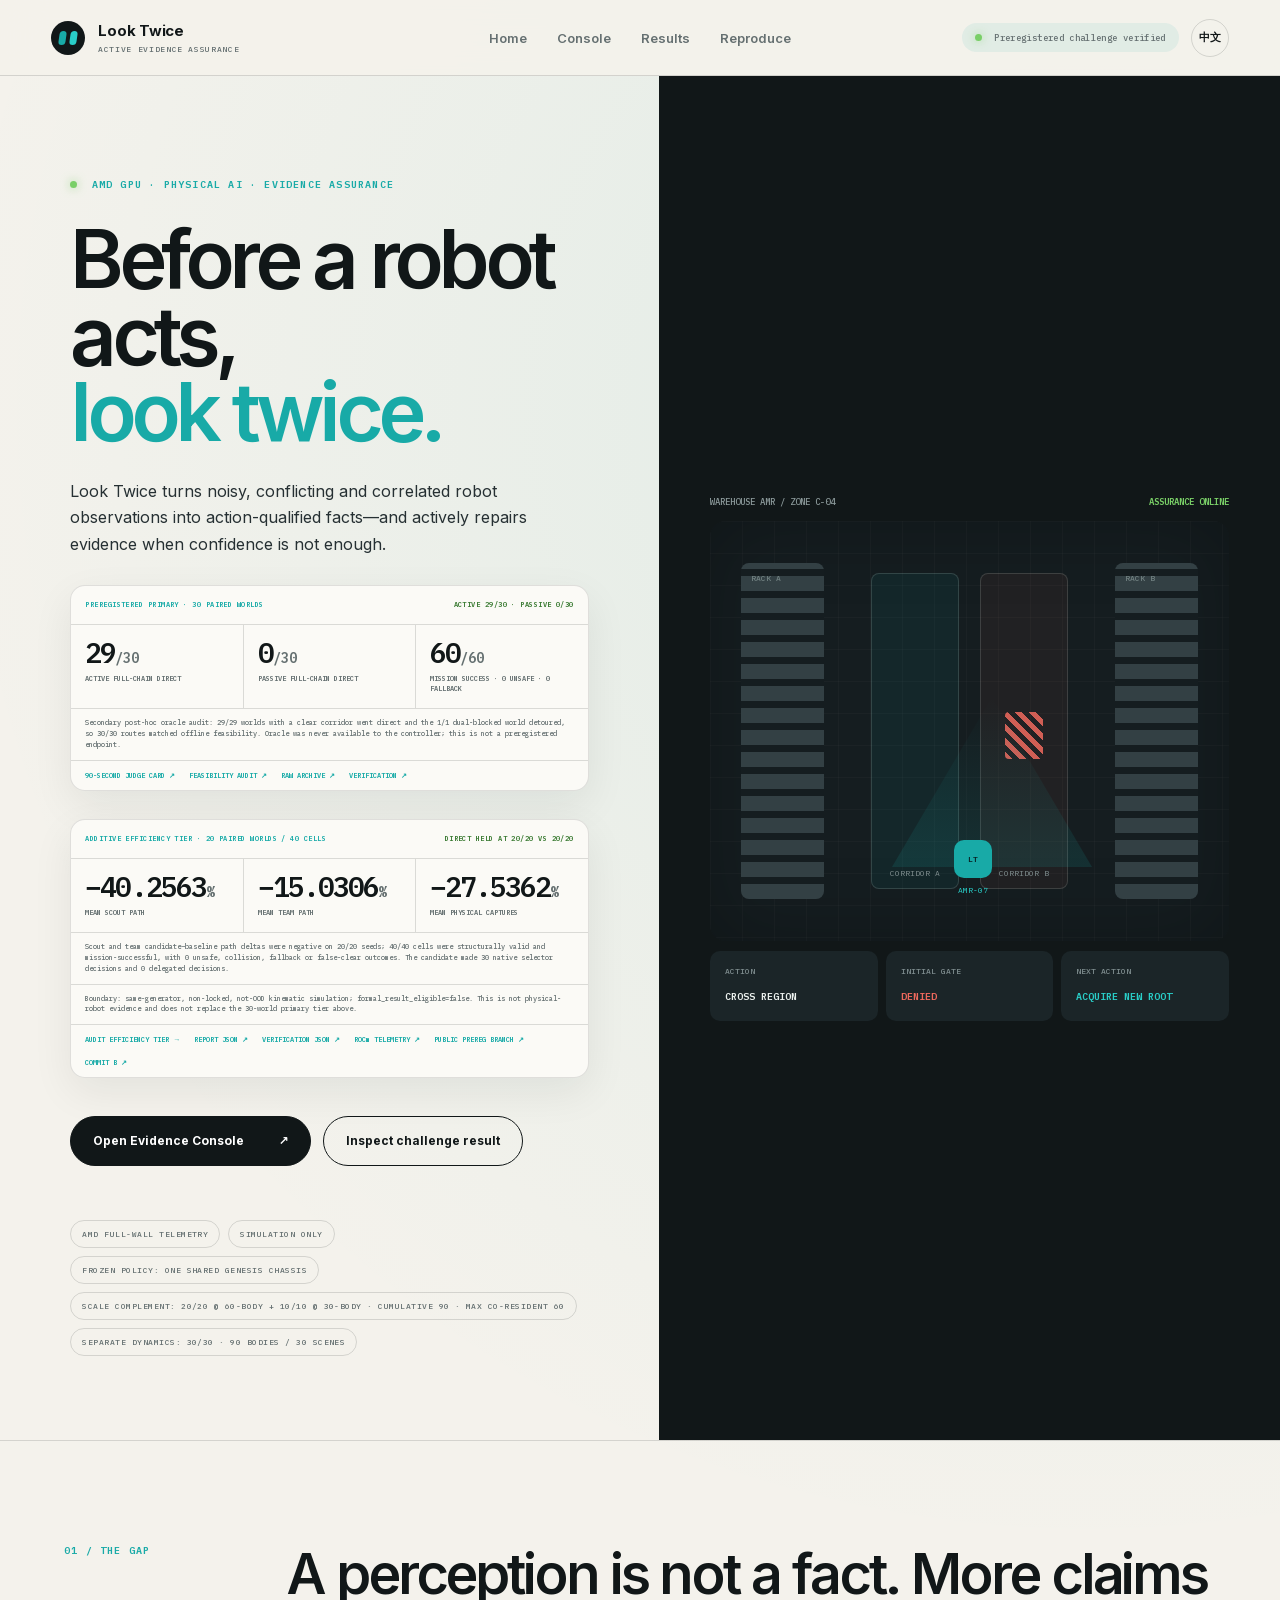
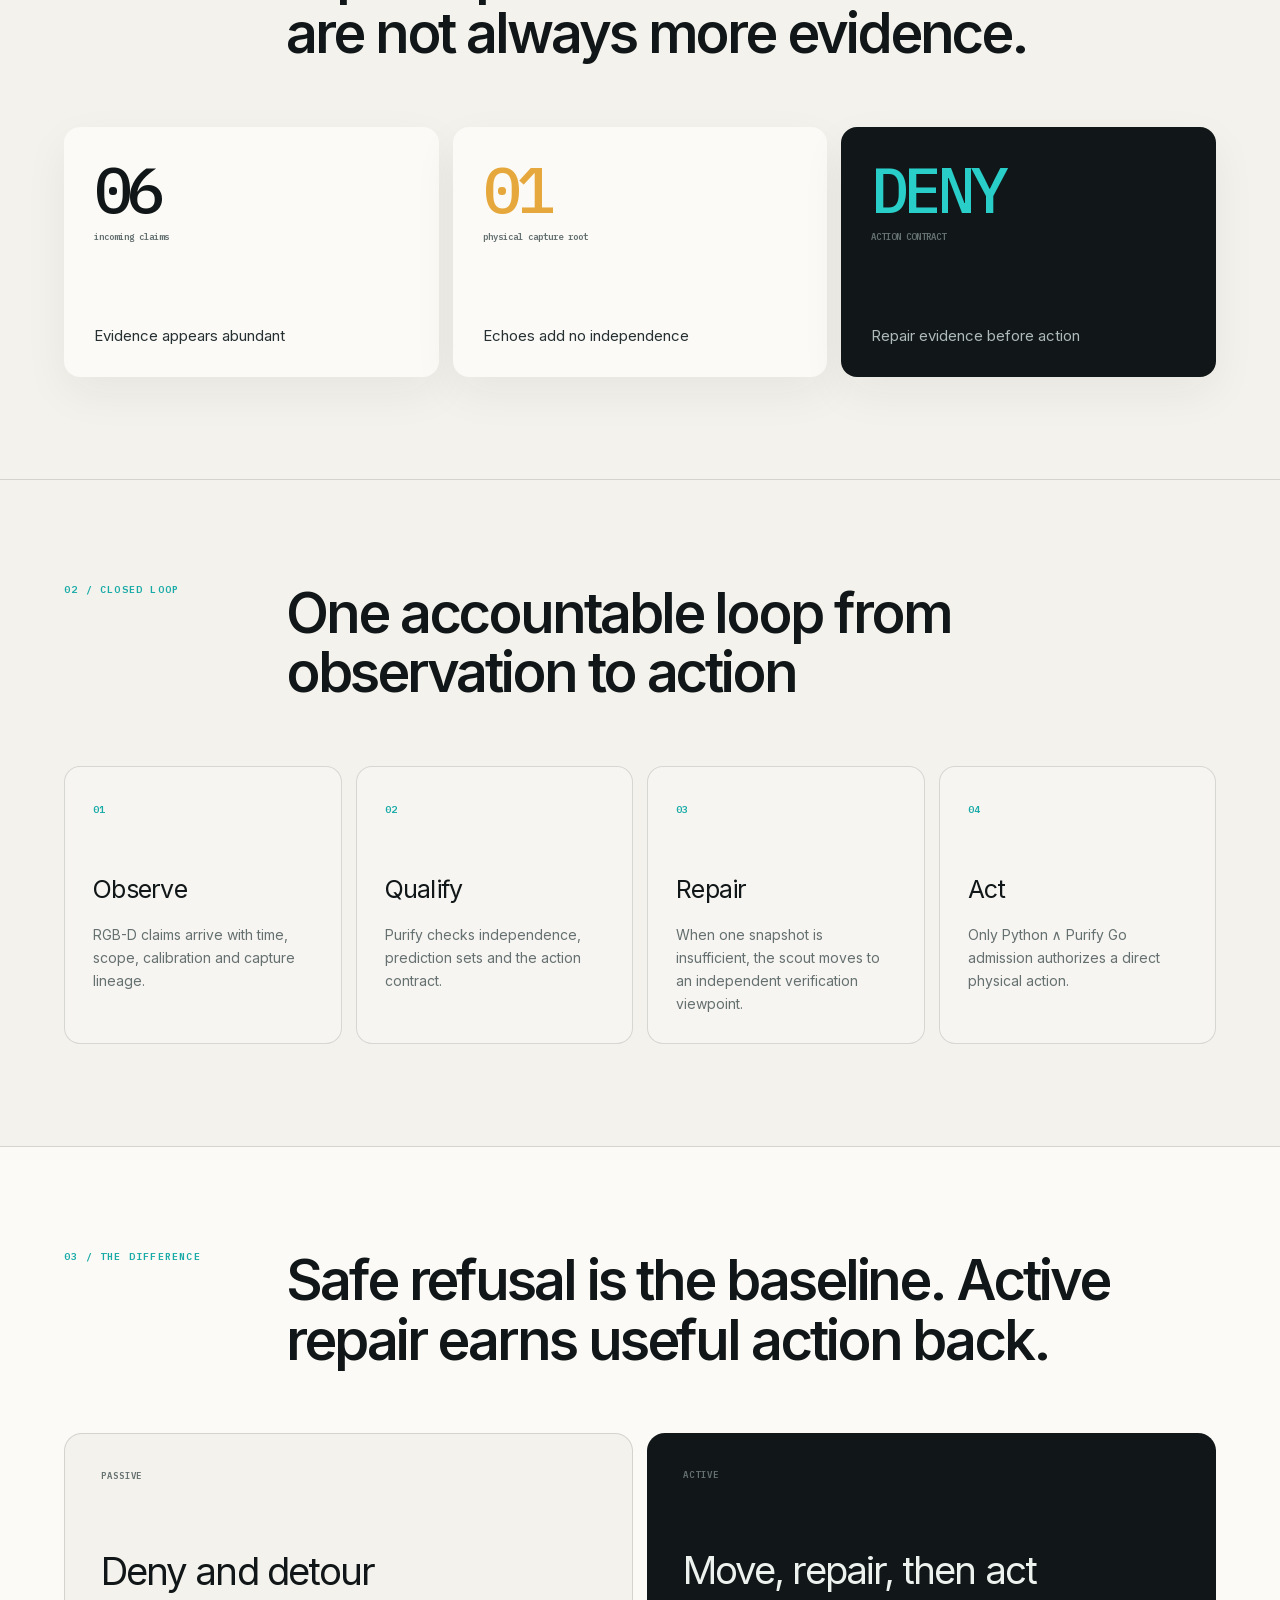
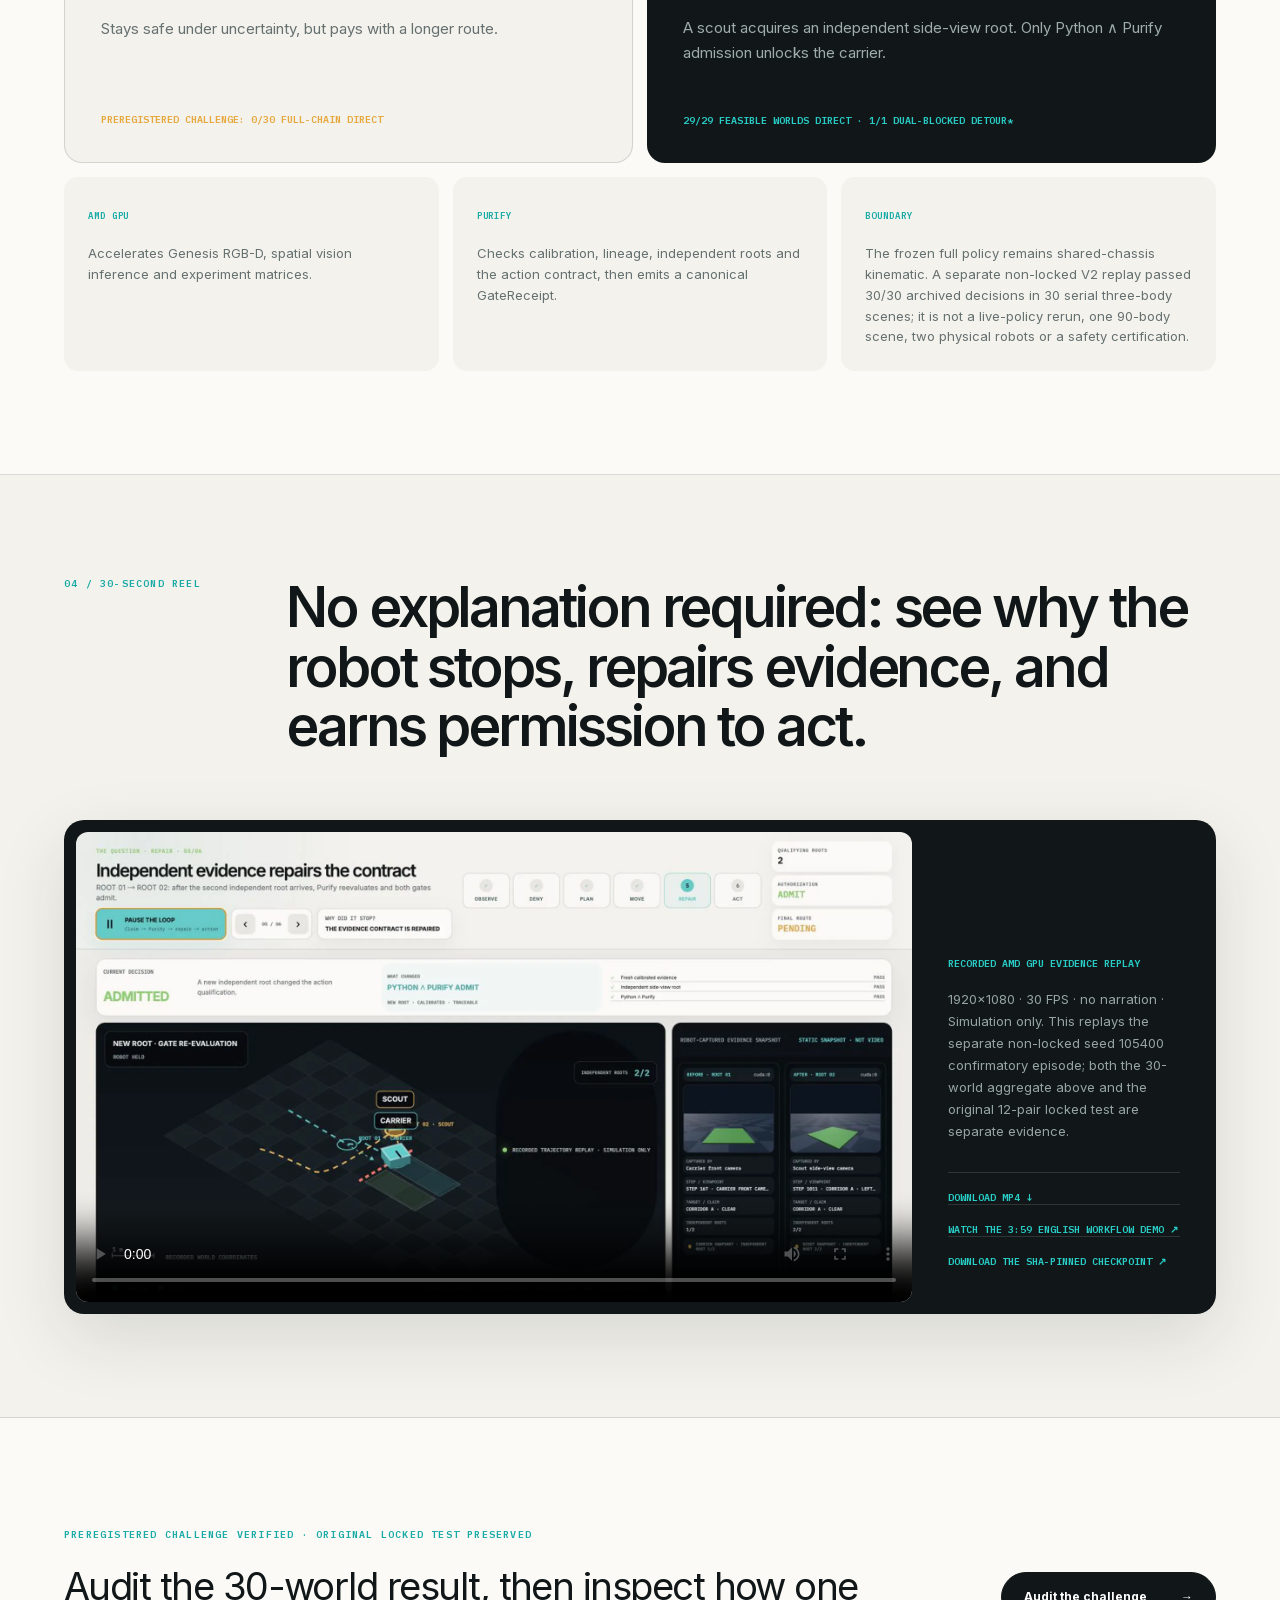
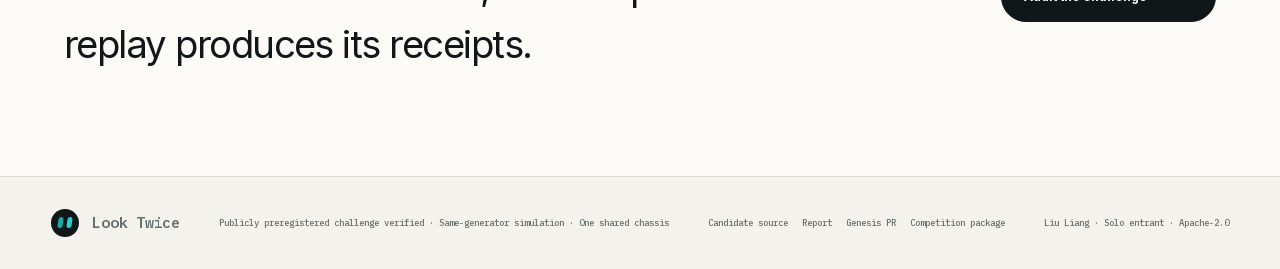
==== commit 0e3e190e: "Publish contract-progress evidence console" ====
--- a/index.html
+++ b/index.html
@@ -1,4 +1,4 @@
-<!DOCTYPE html><html lang="en"><head><meta charSet="utf-8"/><meta name="viewport" content="width=device-width, initial-scale=1"/><link rel="stylesheet" href="/assets/index-zxZCFTCm.css" data-rsc-css-href="/assets/index-zxZCFTCm.css" data-precedence="vite-rsc/importer-resources"/><link rel="modulepreload" href="/assets/layout-segment-context-CtwuepeQ.js" crossorigin=""/><link rel="modulepreload" href="/assets/rolldown-runtime-hePW80VL.js" crossorigin=""/><link rel="modulepreload" href="/assets/framework-DLP1zmWw.js" crossorigin=""/><link rel="modulepreload" href="/assets/index-BSAPJgvv.js" crossorigin=""/><link rel="modulepreload" href="/assets/SiteShell-ycJjq374.js" crossorigin=""/><link rel="modulepreload" href="/assets/page-tYeIphRL.js" crossorigin=""/><link rel="modulepreload" href="/assets/challengeEvidence-SQwz9mM8.js" crossorigin=""/><title>Look Twice — Active Evidence Assurance</title><meta name="description" content="A Purify-powered active evidence assurance layer for Physical AI on AMD GPU."/><meta property="og:title" content="Look Twice — Active Evidence Assurance"/><meta property="og:description" content="A robot should not act on evidence it cannot defend. See the verified repair loop and two completed rigid-body scene shards."/><meta property="og:url" content="https://eason4kim-rocket.github.io/"/><meta property="og:type" content="website"/><meta property="og:image" content="https://eason4kim-rocket.github.io/og-two-shard.png"/><meta property="og:image:width" content="1728"/><meta property="og:image:height" content="910"/><meta property="og:image:alt" content="Look Twice two completed rigid-body scene shards for Track 3 Physical AI"/><meta name="twitter:card" content="summary_large_image"/><meta name="twitter:title" content="Look Twice — Active Evidence Assurance"/><meta name="twitter:description" content="Claim → Purify → active repair → qualified action, backed by two completed rigid-body scene shards."/><meta name="twitter:image" content="https://eason4kim-rocket.github.io/og-two-shard.png"/><link rel="canonical" href="https://eason4kim-rocket.github.io/"/><script>self.__VINEXT_RSC_PARAMS__={}</script><script>self.__VINEXT_RSC_NAV__={"pathname":"/","searchParams":[["locale","en"]]}</script><link rel="modulepreload" href="/assets/index-BSAPJgvv.js" />
+<!DOCTYPE html><html lang="en"><head><meta charSet="utf-8"/><meta name="viewport" content="width=device-width, initial-scale=1"/><link rel="stylesheet" href="/assets/index-zxZCFTCm.css" data-rsc-css-href="/assets/index-zxZCFTCm.css" data-precedence="vite-rsc/importer-resources"/><link rel="modulepreload" href="/assets/layout-segment-context-BXEHQAJO.js" crossorigin=""/><link rel="modulepreload" href="/assets/rolldown-runtime-hePW80VL.js" crossorigin=""/><link rel="modulepreload" href="/assets/framework-DLP1zmWw.js" crossorigin=""/><link rel="modulepreload" href="/assets/index-Bwa81PcH.js" crossorigin=""/><link rel="modulepreload" href="/assets/SiteShell-BbK-ej5Q.js" crossorigin=""/><link rel="modulepreload" href="/assets/page-D9Y8BIYM.js" crossorigin=""/><link rel="modulepreload" href="/assets/challengeEvidence-SQwz9mM8.js" crossorigin=""/><link rel="modulepreload" href="/assets/contractProgressEvidence-COzXD3Cu.js" crossorigin=""/><title>Look Twice — Contract-Aware Active Perception</title><meta name="description" content="Frozen RGB-D perception, conformal action qualification and contract-aware active sensing on AMD GPU, backed by publicly preregistered simulation evidence."/><meta property="og:title" content="Look Twice — Contract-Aware Active Perception"/><meta property="og:description" content="20/20 direct with zero unsafe events while reducing scout path 40.26%, team path 15.03% and physical captures 27.54% in a publicly preregistered same-generator simulation challenge."/><meta property="og:url" content="https://eason4kim-rocket.github.io/"/><meta property="og:type" content="website"/><meta property="og:image" content="https://eason4kim-rocket.github.io/og-contract-progress.png"/><meta property="og:image:width" content="1726"/><meta property="og:image:height" content="911"/><meta property="og:image:alt" content="Look Twice contract-aware active perception results on AMD GPU simulation"/><meta name="twitter:card" content="summary_large_image"/><meta name="twitter:title" content="Look Twice — Contract-Aware Active Perception"/><meta name="twitter:description" content="20/20 direct, zero unsafe, with lower scout path, team path and physical capture burden in a publicly preregistered AMD GPU simulation challenge."/><meta name="twitter:image" content="https://eason4kim-rocket.github.io/og-contract-progress.png"/><link rel="canonical" href="https://eason4kim-rocket.github.io/"/><script>self.__VINEXT_RSC_PARAMS__={}</script><script>self.__VINEXT_RSC_NAV__={"pathname":"/","searchParams":[["locale","en"]]}</script><link rel="modulepreload" href="/assets/index-Bwa81PcH.js" />
 <link rel="preload" href="/assets/_vinext_fonts/inter-9df0d028785c/inter-7249155f.woff2" as="font" type="font/woff2" crossorigin />
 <link rel="preload" href="/assets/_vinext_fonts/inter-9df0d028785c/inter-e34c5f1b.woff2" as="font" type="font/woff2" crossorigin />
 <link rel="preload" href="/assets/_vinext_fonts/inter-9df0d028785c/inter-6e1a6b2b.woff2" as="font" type="font/woff2" crossorigin />
@@ -229,4 +229,4 @@
 
 .__variable_ibm_plex_mono_0r0e6f2 { --font-mono: 'IBM Plex Mono', sans-serif; }
 </style>
-</head><body class="__variable_inter_0380wzv __variable_ibm_plex_mono_0r0e6f2"><div class="site-shell shell-marketing"><header class="topbar"><a href="/?locale=en" class="brand"><span class="brand-symbol" aria-hidden="true"><i></i><i></i></span><span>Look Twice<small>Active evidence assurance</small></span></a><nav aria-label="Primary navigation"><a href="/?locale=en" class="active">Home</a><a href="/console?locale=en" class="">Console</a><a href="/results?locale=en" class="">Results</a><a href="/reproduce?locale=en" class="">Reproduce</a></nav><div class="top-actions"><span class="status-pill"><i></i> <!-- -->Preregistered challenge verified</span><button type="button" lang="zh-CN" aria-label="Switch to Chinese" title="切换到中文">中文</button></div></header><main><section class="hero section-grid"><div class="hero-copy"><div class="eyebrow"><span class="live-dot"></span> <!-- -->AMD GPU · PHYSICAL AI · EVIDENCE ASSURANCE</div><h1>Before a robot acts,<br/><em>look twice.</em></h1><p class="hero-lead">Look Twice turns noisy, conflicting and correlated robot observations into action-qualified facts—and actively repairs evidence when confidence is not enough.</p><div class="challenge-proof" aria-label="Preregistered primary endpoint and post-hoc feasibility audit"><div class="challenge-proof-head"><span>PREREGISTERED PRIMARY · 30 PAIRED WORLDS</span><b>ACTIVE 29/30 · PASSIVE 0/30</b></div><div class="challenge-proof-grid"><div><strong>29<small>/30</small></strong><span>active full-chain direct</span></div><div><strong>0<small>/30</small></strong><span>passive full-chain direct</span></div><div><strong>60<small>/60</small></strong><span>mission success · 0 unsafe · 0 fallback</span></div></div><p class="challenge-proof-note">Secondary post-hoc oracle audit: 29/29 worlds with a clear corridor went direct and the 1/1 dual-blocked world detoured, so 30/30 routes matched offline feasibility. Oracle was never available to the controller; this is not a preregistered endpoint.</p><div class="challenge-proof-links"><a href="https://github.com/eason4kim-rocket/look-twice/blob/v8-competition-release/docs/V8_FROZEN_CHALLENGE_JUDGE_CARD.md" target="_blank" rel="noreferrer">90-SECOND JUDGE CARD ↗</a><a href="/data/source/V8_FROZEN_CHALLENGE_FEASIBILITY_AUDIT.json" target="_blank" rel="noreferrer">FEASIBILITY AUDIT ↗</a><a href="https://github.com/eason4kim-rocket/look-twice/releases/download/v8-competition-candidate/v8-frozen-challenge-102500-102529.raw.tar.gz">RAW ARCHIVE ↗</a><a href="https://github.com/eason4kim-rocket/look-twice/releases/download/v8-competition-candidate/v8-frozen-challenge-102500-102529.VERIFICATION.json">VERIFICATION ↗</a></div></div><div class="hero-actions"><a href="/console?locale=en" class="button primary">Open Evidence Console<span>↗</span></a><a href="/results?locale=en" class="button ghost">Inspect challenge result</a></div><div class="truth-strip"><span>AMD FULL-WALL TELEMETRY</span><span>SIMULATION ONLY</span><span>FROZEN POLICY: ONE SHARED GENESIS CHASSIS</span><span>SCALE COMPLEMENT: 20/20 @ 60-BODY + 10/10 @ 30-BODY · CUMULATIVE 90 · MAX CO-RESIDENT 60</span><span>SEPARATE DYNAMICS: 30/30 · 90 BODIES / 30 SCENES</span></div></div><div class="hero-system" aria-label="Look Twice system status"><div class="system-head"><span>WAREHOUSE AMR / ZONE C-04</span><b>ASSURANCE ONLINE</b></div><div class="warehouse-map"><div class="rack rack-a">RACK A</div><div class="rack rack-b">RACK B</div><div class="corridor corridor-a"><span>CORRIDOR A</span></div><div class="corridor corridor-b"><span>CORRIDOR B</span><i></i></div><div class="robot-marker"><b>LT</b><span>AMR-07</span></div><div class="scan-cone"></div></div><div class="contract-mini"><div><span>ACTION</span><b>CROSS REGION</b></div><div><span>INITIAL GATE</span><b class="denied">DENIED</b></div><div><span>NEXT ACTION</span><b class="cyan">ACQUIRE NEW ROOT</b></div></div></div></section><section class="section block-section"><div class="section-heading"><span>01 / THE GAP</span><h2>A perception is not a fact. More claims are not always more evidence.</h2></div><div class="problem-grid"><article><b>06</b><span>incoming claims</span><p>Evidence appears abundant</p></article><article class="warning"><b>01</b><span>physical capture root</span><p>Echoes add no independence</p></article><article class="resolution"><b>DENY</b><span>ACTION CONTRACT</span><p>Repair evidence before action</p></article></div></section><section class="section flow-section"><div class="section-heading"><span>02 / CLOSED LOOP</span><h2>One accountable loop from observation to action</h2></div><div class="flow-grid"><article><span>01</span><h3>Observe</h3><p>RGB-D claims arrive with time, scope, calibration and capture lineage.</p></article><article><span>02</span><h3>Qualify</h3><p>Purify checks independence, prediction sets and the action contract.</p></article><article><span>03</span><h3>Repair</h3><p>When one snapshot is insufficient, the scout moves to an independent verification viewpoint.</p></article><article><span>04</span><h3>Act</h3><p>Only Python ∧ Purify Go admission authorizes a direct physical action.</p></article></div></section><section class="section policy-section"><div class="section-heading"><span>03 / THE DIFFERENCE</span><h2>Safe refusal is the baseline. Active repair earns useful action back.</h2></div><div class="policy-comparison"><article><span>PASSIVE</span><h3>Deny and detour</h3><p>Stays safe under uncertainty, but pays with a longer route.</p><b>PREREGISTERED CHALLENGE: 0/30 FULL-CHAIN DIRECT</b></article><article class="active-policy"><span>ACTIVE</span><h3>Move, repair, then act</h3><p>A scout acquires an independent side-view root. Only Python ∧ Purify admission unlocks the carrier.</p><b>29/29 FEASIBLE WORLDS DIRECT · 1/1 DUAL-BLOCKED DETOUR*</b></article></div><div class="platform-row"><div><span>AMD GPU</span><p>Accelerates Genesis RGB-D, spatial vision inference and experiment matrices.</p></div><div><span>PURIFY</span><p>Checks calibration, lineage, independent roots and the action contract, then emits a canonical GateReceipt.</p></div><div><span>BOUNDARY</span><p>The frozen full policy remains shared-chassis kinematic. A separate non-locked V2 replay passed 30/30 archived decisions in 30 serial three-body scenes; it is not a live-policy rerun, one 90-body scene, two physical robots or a safety certification.</p></div></div></section><section class="section reel-section"><div class="section-heading"><span>04 / 30-SECOND REEL</span><h2>No explanation required: see why the robot stops, repairs evidence, and earns permission to act.</h2></div><div class="reel-player"><video controls="" playsInline="" preload="metadata" poster="/media/look-twice-replay-30s.poster.webp"><source src="/media/look-twice-replay-30s.mp4" type="video/mp4"/></video><div><b>RECORDED AMD GPU EVIDENCE REPLAY</b><p>1920×1080 · 30 FPS · no narration · Simulation only. This replays the separate non-locked seed 105400 confirmatory episode; both the 30-world aggregate above and the original 12-pair locked test are separate evidence.</p><a href="/media/look-twice-replay-30s.mp4" download="">DOWNLOAD MP4 ↓</a><a href="https://github.com/eason4kim-rocket/look-twice/releases/download/v8-competition-candidate/Look-Twice-V8-Demo.mp4">WATCH THE 3:59 ENGLISH WORKFLOW DEMO ↗</a><a href="https://github.com/eason4kim-rocket/look-twice/releases/download/v8-competition-candidate/v8_seg_v3_selected_ep22_7b158726f9c0.pt">DOWNLOAD THE SHA-PINNED CHECKPOINT ↗</a></div></div></section><section class="section cta-band"><div><span>PREREGISTERED CHALLENGE VERIFIED · ORIGINAL LOCKED TEST PRESERVED</span><h2>Audit the 30-world result, then inspect how one replay produces its receipts.</h2></div><a href="/results?locale=en" class="button primary">Audit the challenge<span>→</span></a></section></main><footer><div class="brand compact"><span class="brand-symbol" aria-hidden="true"><i></i><i></i></span><span>Look Twice</span></div><p>Publicly preregistered challenge verified · Same-generator simulation · One shared chassis</p><nav class="footer-links" aria-label="Public materials"><a href="https://github.com/eason4kim-rocket/look-twice/tree/v8-competition-final-2026-08-05">Final source</a><a href="https://github.com/eason4kim-rocket/look-twice/releases/download/v8-competition-candidate/Look-Twice-V8-Technical-Report.pdf">Report</a><a href="https://github.com/Genesis-Embodied-AI/genesis-world/pull/3184">Genesis PR</a><a href="https://github.com/eason4kim-rocket/Radeon-hackathon-2026-07/tree/submission/track3-liu-liang-look-twice-v8/submissions/Track3-Liu-Liang-Look-Twice">Competition package</a></nav><span>Liu Liang · <!-- -->Solo entrant<!-- --> · Apache-2.0</span></footer></div><script id="_R_">import("/assets/index-BSAPJgvv.js")</script></body></html><script>self.__VINEXT_RSC_CHUNKS__=self.__VINEXT_RSC_CHUNKS__||[];self.__VINEXT_RSC_CHUNKS__.push("2:I[\"9174d106898b\",[],\"LanguageProvider\",1]\n3:I[\"8c0f216c4604\",[],\"Children\",1]\n4:I[\"15c18cfaeeff\",[],\"LayoutSegmentProvider\",1]\n5:I[\"8c0f216c4604\",[],\"Slot\",1]\n6:I[\"593f344dc510\",[],\"RedirectBoundary\",1]\n:HL[\"/assets/index-zxZCFTCm.css\",\"style\"]\n")</script><script>self.__VINEXT_RSC_CHUNKS__=self.__VINEXT_RSC_CHUNKS__||[];self.__VINEXT_RSC_CHUNKS__.push("0:{\"__route\":\"route:/\",\"__interceptionContext\":null,\"__layoutIds\":[\"layout:/\"],\"__rootLayout\":\"/\",\"page:/\":\"$L1\",\"layout:/\":[[[[\"$\",\"link\",\"css:/assets/index-zxZCFTCm.css\",{\"rel\":\"stylesheet\",\"precedence\":\"vite-rsc/importer-resources\",\"href\":\"/assets/index-zxZCFTCm.css\",\"data-rsc-css-href\":\"/assets/index-zxZCFTCm.css\"}],\"$undefined\"],[\"$\",\"html\",null,{\"lang\":\"en\",\"suppressHydrationWarning\":true,\"children\":[\"$\",\"body\",null,{\"className\":\"__variable_inter_0380wzv __variable_ibm_plex_mono_0r0e6f2\",\"children\":[\"$\",\"$L2\",null,{\"children\":[\"$\",\"$L3\",null,{}]}]}]}]],null],\"route:/\":[[[\"$\",\"meta\",null,{\"charSet\":\"utf-8\"}],[[\"$\",\"title\",\"0\",{\"children\":\"Look Twice — Active Evidence Assurance\"}],[\"$\",\"meta\",\"1\",{\"name\":\"description\",\"content\":\"A Purify-powered active evidence assurance layer for Physical AI on AMD GPU.\"}],[\"$\",\"meta\",\"2\",{\"property\":\"og:title\",\"content\":\"Look Twice — Active Evidence Assurance\"}],[\"$\",\"meta\",\"3\",{\"property\":\"og:description\",\"content\":\"A robot should not act on evidence it cannot defend. See the verified repair loop and two completed rigid-body scene shards.\"}],[\"$\",\"meta\",\"4\",{\"property\":\"og:url\",\"content\":\"https://eason4kim-rocket.github.io/\"}],[\"$\",\"meta\",\"5\",{\"property\":\"og:type\",\"content\":\"website\"}],[\"$\",\"meta\",\"6\",{\"property\":\"og:image\",\"content\":\"https://eason4kim-rocket.github.io/og-two-shard.png\"}],[\"$\",\"meta\",\"7\",{\"property\":\"og:image:width\",\"content\":\"1728\"}],[\"$\",\"meta\",\"8\",{\"property\":\"og:image:height\",\"content\":\"910\"}],[\"$\",\"meta\",\"9\",{\"property\":\"og:image:alt\",\"content\":\"Look Twice two completed rigid-body scene shards for Track 3 Physical AI\"}],[\"$\",\"meta\",\"10\",{\"name\":\"twitter:card\",\"content\":\"summary_large_image\"}],[\"$\",\"meta\",\"11\",{\"name\":\"twitter:title\",\"content\":\"Look Twice — Active Evidence Assurance\"}],[\"$\",\"meta\",\"12\",{\"name\":\"twitter:description\",\"content\":\"Claim → Purify → active repair → qualified action, backed by two completed rigid-body scene shards.\"}],[\"$\",\"meta\",\"13\",{\"name\":\"twitter:image\",\"content\":\"https://eason4kim-rocket.github.io/og-two-shard.png\"}],[\"$\",\"link\",\"14\",{\"rel\":\"canonical\",\"href\":\"https://eason4kim-rocket.github.io/\"}]],[[\"$\",\"meta\",\"0\",{\"name\":\"viewport\",\"content\":\"width=device-width, initial-scale=1\"}]]],[\"$\",\"$L4\",null,{\"segmentMap\":{\"children\":[]},\"children\":[\"$\",\"$L5\",null,{\"id\":\"layout:/\",\"parallelSlots\":\"$undefined\",\"children\":[\"$\",\"$L6\",null,{\"children\":[\"$\",\"$L4\",null,{\"segmentMap\":{\"children\":[]},\"children\":[\"$\",\"$L5\",null,{\"id\":\"page:/\"}]}]}]}]}]],\"__layoutFlags\":{\"layout:/\":\"s\"},\"__artifactCompatibility\":{\"schemaVersion\":1,\"graphVersion\":\"app-route-graph:4uhn5s1wvoptc\",\"deploymentVersion\":\"535cd299-14fe-4213-b72f-ec6a87937ccf\",\"appElementsSchemaVersion\":1,\"rscPayloadSchemaVersion\":1,\"rootBoundaryId\":\"/\",\"renderEpoch\":null}}\n")</script><script>self.__VINEXT_RSC_CHUNKS__=self.__VINEXT_RSC_CHUNKS__||[];self.__VINEXT_RSC_CHUNKS__.push("7:I[\"6efdf509a785\",[],\"default\",1]\n1:[\"$\",\"$L7\",null,{\"params\":\"$@8\",\"searchParams\":\"$@9\"}]\n")</script><script>self.__VINEXT_RSC_CHUNKS__=self.__VINEXT_RSC_CHUNKS__||[];self.__VINEXT_RSC_CHUNKS__.push("8:{}\n9:{\"locale\":\"en\"}\n")</script><script>self.__VINEXT_RSC_DONE__=true</script>+</head><body class="__variable_inter_0380wzv __variable_ibm_plex_mono_0r0e6f2"><div class="site-shell shell-marketing"><header class="topbar"><a href="/?locale=en" class="brand"><span class="brand-symbol" aria-hidden="true"><i></i><i></i></span><span>Look Twice<small>Active evidence assurance</small></span></a><nav aria-label="Primary navigation"><a href="/?locale=en" class="active">Home</a><a href="/console?locale=en" class="">Console</a><a href="/results?locale=en" class="">Results</a><a href="/reproduce?locale=en" class="">Reproduce</a></nav><div class="top-actions"><span class="status-pill"><i></i> <!-- -->Preregistered challenge verified</span><button type="button" lang="zh-CN" aria-label="Switch to Chinese" title="切换到中文">中文</button></div></header><main><section class="hero section-grid"><div class="hero-copy"><div class="eyebrow"><span class="live-dot"></span> <!-- -->AMD GPU · PHYSICAL AI · EVIDENCE ASSURANCE</div><h1>Before a robot acts,<br/><em>look twice.</em></h1><p class="hero-lead">Look Twice turns noisy, conflicting and correlated robot observations into action-qualified facts—and actively repairs evidence when confidence is not enough.</p><div class="challenge-proof" aria-label="Preregistered primary endpoint and post-hoc feasibility audit"><div class="challenge-proof-head"><span>PREREGISTERED PRIMARY · 30 PAIRED WORLDS</span><b>ACTIVE 29/30 · PASSIVE 0/30</b></div><div class="challenge-proof-grid"><div><strong>29<small>/30</small></strong><span>active full-chain direct</span></div><div><strong>0<small>/30</small></strong><span>passive full-chain direct</span></div><div><strong>60<small>/60</small></strong><span>mission success · 0 unsafe · 0 fallback</span></div></div><p class="challenge-proof-note">Secondary post-hoc oracle audit: 29/29 worlds with a clear corridor went direct and the 1/1 dual-blocked world detoured, so 30/30 routes matched offline feasibility. Oracle was never available to the controller; this is not a preregistered endpoint.</p><div class="challenge-proof-links"><a href="https://github.com/eason4kim-rocket/look-twice/blob/v8-competition-release/docs/V8_FROZEN_CHALLENGE_JUDGE_CARD.md" target="_blank" rel="noreferrer">90-SECOND JUDGE CARD ↗</a><a href="/data/source/V8_FROZEN_CHALLENGE_FEASIBILITY_AUDIT.json" target="_blank" rel="noreferrer">FEASIBILITY AUDIT ↗</a><a href="https://github.com/eason4kim-rocket/look-twice/releases/download/v8-competition-candidate/v8-frozen-challenge-102500-102529.raw.tar.gz">RAW ARCHIVE ↗</a><a href="https://github.com/eason4kim-rocket/look-twice/releases/download/v8-competition-candidate/v8-frozen-challenge-102500-102529.VERIFICATION.json">VERIFICATION ↗</a></div></div><div class="challenge-proof" aria-label="Additive efficiency evidence across 20 paired worlds"><div class="challenge-proof-head"><span>ADDITIVE EFFICIENCY TIER · 20 PAIRED WORLDS / 40 CELLS</span><b>DIRECT HELD AT 20/20 VS 20/20</b></div><div class="challenge-proof-grid"><div><strong>−40.2563<small>%</small></strong><span>mean scout path</span></div><div><strong>−15.0306<small>%</small></strong><span>mean team path</span></div><div><strong>−27.5362<small>%</small></strong><span>mean physical captures</span></div></div><p class="challenge-proof-note">Scout and team candidate−baseline path deltas were negative on 20/20 seeds; 40/40 cells were structurally valid and mission-successful, with 0 unsafe, collision, fallback or false-clear outcomes. The candidate made 30 native selector decisions and 0 delegated decisions.</p><p class="challenge-proof-note">Boundary: same-generator, non-locked, not-OOD kinematic simulation; formal_result_eligible=false. This is not physical-robot evidence and does not replace the 30-world primary tier above.</p><div class="challenge-proof-links"><a href="/results?locale=en#contract-progress-efficiency">AUDIT EFFICIENCY TIER →</a><a href="/data/source/V8_CONTRACT_PROGRESS_FORMAL_REPORT.json" target="_blank">REPORT JSON ↗</a><a href="/data/source/V8_CONTRACT_PROGRESS_FORMAL_VERIFICATION.json" target="_blank">VERIFICATION JSON ↗</a><a href="/data/source/V8_CONTRACT_PROGRESS_FORMAL_ROCM_TELEMETRY.json" target="_blank">ROCm TELEMETRY ↗</a><a href="https://github.com/eason4kim-rocket/look-twice/tree/v8-contract-progress-nbv" target="_blank" rel="noreferrer">PUBLIC PREREG BRANCH ↗</a><a href="https://github.com/eason4kim-rocket/look-twice/commit/427f2f729ce653df91a20db56c9fdbd16911a014" target="_blank" rel="noreferrer">COMMIT B ↗</a></div></div><div class="hero-actions"><a href="/console?locale=en" class="button primary">Open Evidence Console<span>↗</span></a><a href="/results?locale=en" class="button ghost">Inspect challenge result</a></div><div class="truth-strip"><span>AMD FULL-WALL TELEMETRY</span><span>SIMULATION ONLY</span><span>FROZEN POLICY: ONE SHARED GENESIS CHASSIS</span><span>SCALE COMPLEMENT: 20/20 @ 60-BODY + 10/10 @ 30-BODY · CUMULATIVE 90 · MAX CO-RESIDENT 60</span><span>SEPARATE DYNAMICS: 30/30 · 90 BODIES / 30 SCENES</span></div></div><div class="hero-system" aria-label="Look Twice system status"><div class="system-head"><span>WAREHOUSE AMR / ZONE C-04</span><b>ASSURANCE ONLINE</b></div><div class="warehouse-map"><div class="rack rack-a">RACK A</div><div class="rack rack-b">RACK B</div><div class="corridor corridor-a"><span>CORRIDOR A</span></div><div class="corridor corridor-b"><span>CORRIDOR B</span><i></i></div><div class="robot-marker"><b>LT</b><span>AMR-07</span></div><div class="scan-cone"></div></div><div class="contract-mini"><div><span>ACTION</span><b>CROSS REGION</b></div><div><span>INITIAL GATE</span><b class="denied">DENIED</b></div><div><span>NEXT ACTION</span><b class="cyan">ACQUIRE NEW ROOT</b></div></div></div></section><section class="section block-section"><div class="section-heading"><span>01 / THE GAP</span><h2>A perception is not a fact. More claims are not always more evidence.</h2></div><div class="problem-grid"><article><b>06</b><span>incoming claims</span><p>Evidence appears abundant</p></article><article class="warning"><b>01</b><span>physical capture root</span><p>Echoes add no independence</p></article><article class="resolution"><b>DENY</b><span>ACTION CONTRACT</span><p>Repair evidence before action</p></article></div></section><section class="section flow-section"><div class="section-heading"><span>02 / CLOSED LOOP</span><h2>One accountable loop from observation to action</h2></div><div class="flow-grid"><article><span>01</span><h3>Observe</h3><p>RGB-D claims arrive with time, scope, calibration and capture lineage.</p></article><article><span>02</span><h3>Qualify</h3><p>Purify checks independence, prediction sets and the action contract.</p></article><article><span>03</span><h3>Repair</h3><p>When one snapshot is insufficient, the scout moves to an independent verification viewpoint.</p></article><article><span>04</span><h3>Act</h3><p>Only Python ∧ Purify Go admission authorizes a direct physical action.</p></article></div></section><section class="section policy-section"><div class="section-heading"><span>03 / THE DIFFERENCE</span><h2>Safe refusal is the baseline. Active repair earns useful action back.</h2></div><div class="policy-comparison"><article><span>PASSIVE</span><h3>Deny and detour</h3><p>Stays safe under uncertainty, but pays with a longer route.</p><b>PREREGISTERED CHALLENGE: 0/30 FULL-CHAIN DIRECT</b></article><article class="active-policy"><span>ACTIVE</span><h3>Move, repair, then act</h3><p>A scout acquires an independent side-view root. Only Python ∧ Purify admission unlocks the carrier.</p><b>29/29 FEASIBLE WORLDS DIRECT · 1/1 DUAL-BLOCKED DETOUR*</b></article></div><div class="platform-row"><div><span>AMD GPU</span><p>Accelerates Genesis RGB-D, spatial vision inference and experiment matrices.</p></div><div><span>PURIFY</span><p>Checks calibration, lineage, independent roots and the action contract, then emits a canonical GateReceipt.</p></div><div><span>BOUNDARY</span><p>The frozen full policy remains shared-chassis kinematic. A separate non-locked V2 replay passed 30/30 archived decisions in 30 serial three-body scenes; it is not a live-policy rerun, one 90-body scene, two physical robots or a safety certification.</p></div></div></section><section class="section reel-section"><div class="section-heading"><span>04 / 30-SECOND REEL</span><h2>No explanation required: see why the robot stops, repairs evidence, and earns permission to act.</h2></div><div class="reel-player"><video controls="" playsInline="" preload="metadata" poster="/media/look-twice-replay-30s.poster.webp"><source src="/media/look-twice-replay-30s.mp4" type="video/mp4"/></video><div><b>RECORDED AMD GPU EVIDENCE REPLAY</b><p>1920×1080 · 30 FPS · no narration · Simulation only. This replays the separate non-locked seed 105400 confirmatory episode; both the 30-world aggregate above and the original 12-pair locked test are separate evidence.</p><a href="/media/look-twice-replay-30s.mp4" download="">DOWNLOAD MP4 ↓</a><a href="https://github.com/eason4kim-rocket/look-twice/releases/download/v8-competition-candidate/Look-Twice-V8-Demo.mp4">WATCH THE 3:59 ENGLISH WORKFLOW DEMO ↗</a><a href="https://github.com/eason4kim-rocket/look-twice/releases/download/v8-competition-candidate/v8_seg_v3_selected_ep22_7b158726f9c0.pt">DOWNLOAD THE SHA-PINNED CHECKPOINT ↗</a></div></div></section><section class="section cta-band"><div><span>PREREGISTERED CHALLENGE VERIFIED · ORIGINAL LOCKED TEST PRESERVED</span><h2>Audit the 30-world result, then inspect how one replay produces its receipts.</h2></div><a href="/results?locale=en" class="button primary">Audit the challenge<span>→</span></a></section></main><footer><div class="brand compact"><span class="brand-symbol" aria-hidden="true"><i></i><i></i></span><span>Look Twice</span></div><p>Publicly preregistered challenge verified · Same-generator simulation · One shared chassis</p><nav class="footer-links" aria-label="Public materials"><a href="https://github.com/eason4kim-rocket/look-twice/tree/v8-contract-progress-nbv">Candidate source</a><a href="https://github.com/eason4kim-rocket/look-twice/releases/download/v8-competition-candidate/Look-Twice-V8-Technical-Report.pdf">Report</a><a href="https://github.com/Genesis-Embodied-AI/genesis-world/pull/3184">Genesis PR</a><a href="https://github.com/eason4kim-rocket/Radeon-hackathon-2026-07/tree/submission/track3-liu-liang-look-twice-v8/submissions/Track3-Liu-Liang-Look-Twice">Competition package</a></nav><span>Liu Liang · <!-- -->Solo entrant<!-- --> · Apache-2.0</span></footer></div><script id="_R_">import("/assets/index-Bwa81PcH.js")</script></body></html><script>self.__VINEXT_RSC_CHUNKS__=self.__VINEXT_RSC_CHUNKS__||[];self.__VINEXT_RSC_CHUNKS__.push("2:I[\"9174d106898b\",[],\"LanguageProvider\",1]\n3:I[\"8c0f216c4604\",[],\"Children\",1]\n4:I[\"15c18cfaeeff\",[],\"LayoutSegmentProvider\",1]\n5:I[\"8c0f216c4604\",[],\"Slot\",1]\n6:I[\"593f344dc510\",[],\"RedirectBoundary\",1]\n:HL[\"/assets/index-zxZCFTCm.css\",\"style\"]\n")</script><script>self.__VINEXT_RSC_CHUNKS__=self.__VINEXT_RSC_CHUNKS__||[];self.__VINEXT_RSC_CHUNKS__.push("0:{\"__route\":\"route:/\",\"__interceptionContext\":null,\"__layoutIds\":[\"layout:/\"],\"__rootLayout\":\"/\",\"page:/\":\"$L1\",\"layout:/\":[[[[\"$\",\"link\",\"css:/assets/index-zxZCFTCm.css\",{\"rel\":\"stylesheet\",\"precedence\":\"vite-rsc/importer-resources\",\"href\":\"/assets/index-zxZCFTCm.css\",\"data-rsc-css-href\":\"/assets/index-zxZCFTCm.css\"}],\"$undefined\"],[\"$\",\"html\",null,{\"lang\":\"en\",\"suppressHydrationWarning\":true,\"children\":[\"$\",\"body\",null,{\"className\":\"__variable_inter_0380wzv __variable_ibm_plex_mono_0r0e6f2\",\"children\":[\"$\",\"$L2\",null,{\"children\":[\"$\",\"$L3\",null,{}]}]}]}]],null],\"route:/\":[[[\"$\",\"meta\",null,{\"charSet\":\"utf-8\"}],[[\"$\",\"title\",\"0\",{\"children\":\"Look Twice — Contract-Aware Active Perception\"}],[\"$\",\"meta\",\"1\",{\"name\":\"description\",\"content\":\"Frozen RGB-D perception, conformal action qualification and contract-aware active sensing on AMD GPU, backed by publicly preregistered simulation evidence.\"}],[\"$\",\"meta\",\"2\",{\"property\":\"og:title\",\"content\":\"Look Twice — Contract-Aware Active Perception\"}],[\"$\",\"meta\",\"3\",{\"property\":\"og:description\",\"content\":\"20/20 direct with zero unsafe events while reducing scout path 40.26%, team path 15.03% and physical captures 27.54% in a publicly preregistered same-generator simulation challenge.\"}],[\"$\",\"meta\",\"4\",{\"property\":\"og:url\",\"content\":\"https://eason4kim-rocket.github.io/\"}],[\"$\",\"meta\",\"5\",{\"property\":\"og:type\",\"content\":\"website\"}],[\"$\",\"meta\",\"6\",{\"property\":\"og:image\",\"content\":\"https://eason4kim-rocket.github.io/og-contract-progress.png\"}],[\"$\",\"meta\",\"7\",{\"property\":\"og:image:width\",\"content\":\"1726\"}],[\"$\",\"meta\",\"8\",{\"property\":\"og:image:height\",\"content\":\"911\"}],[\"$\",\"meta\",\"9\",{\"property\":\"og:image:alt\",\"content\":\"Look Twice contract-aware active perception results on AMD GPU simulation\"}],[\"$\",\"meta\",\"10\",{\"name\":\"twitter:card\",\"content\":\"summary_large_image\"}],[\"$\",\"meta\",\"11\",{\"name\":\"twitter:title\",\"content\":\"Look Twice — Contract-Aware Active Perception\"}],[\"$\",\"meta\",\"12\",{\"name\":\"twitter:description\",\"content\":\"20/20 direct, zero unsafe, with lower scout path, team path and physical capture burden in a publicly preregistered AMD GPU simulation challenge.\"}],[\"$\",\"meta\",\"13\",{\"name\":\"twitter:image\",\"content\":\"https://eason4kim-rocket.github.io/og-contract-progress.png\"}],[\"$\",\"link\",\"14\",{\"rel\":\"canonical\",\"href\":\"https://eason4kim-rocket.github.io/\"}]],[[\"$\",\"meta\",\"0\",{\"name\":\"viewport\",\"content\":\"width=device-width, initial-scale=1\"}]]],[\"$\",\"$L4\",null,{\"segmentMap\":{\"children\":[]},\"children\":[\"$\",\"$L5\",null,{\"id\":\"layout:/\",\"parallelSlots\":\"$undefined\",\"children\":[\"$\",\"$L6\",null,{\"children\":[\"$\",\"$L4\",null,{\"segmentMap\":{\"children\":[]},\"children\":[\"$\",\"$L5\",null,{\"id\":\"page:/\"}]}]}]}]}]],\"__layoutFlags\":{\"layout:/\":\"s\"},\"__artifactCompatibility\":{\"schemaVersion\":1,\"graphVersion\":\"app-route-graph:4uhn5s1wvoptc\",\"deploymentVersion\":\"91629766-f953-4144-bb7a-a17dd0b32086\",\"appElementsSchemaVersion\":1,\"rscPayloadSchemaVersion\":1,\"rootBoundaryId\":\"/\",\"renderEpoch\":null}}\n")</script><script>self.__VINEXT_RSC_CHUNKS__=self.__VINEXT_RSC_CHUNKS__||[];self.__VINEXT_RSC_CHUNKS__.push("7:I[\"6efdf509a785\",[],\"default\",1]\n1:[\"$\",\"$L7\",null,{\"params\":\"$@8\",\"searchParams\":\"$@9\"}]\n")</script><script>self.__VINEXT_RSC_CHUNKS__=self.__VINEXT_RSC_CHUNKS__||[];self.__VINEXT_RSC_CHUNKS__.push("8:{}\n9:{\"locale\":\"en\"}\n")</script><script>self.__VINEXT_RSC_DONE__=true</script>
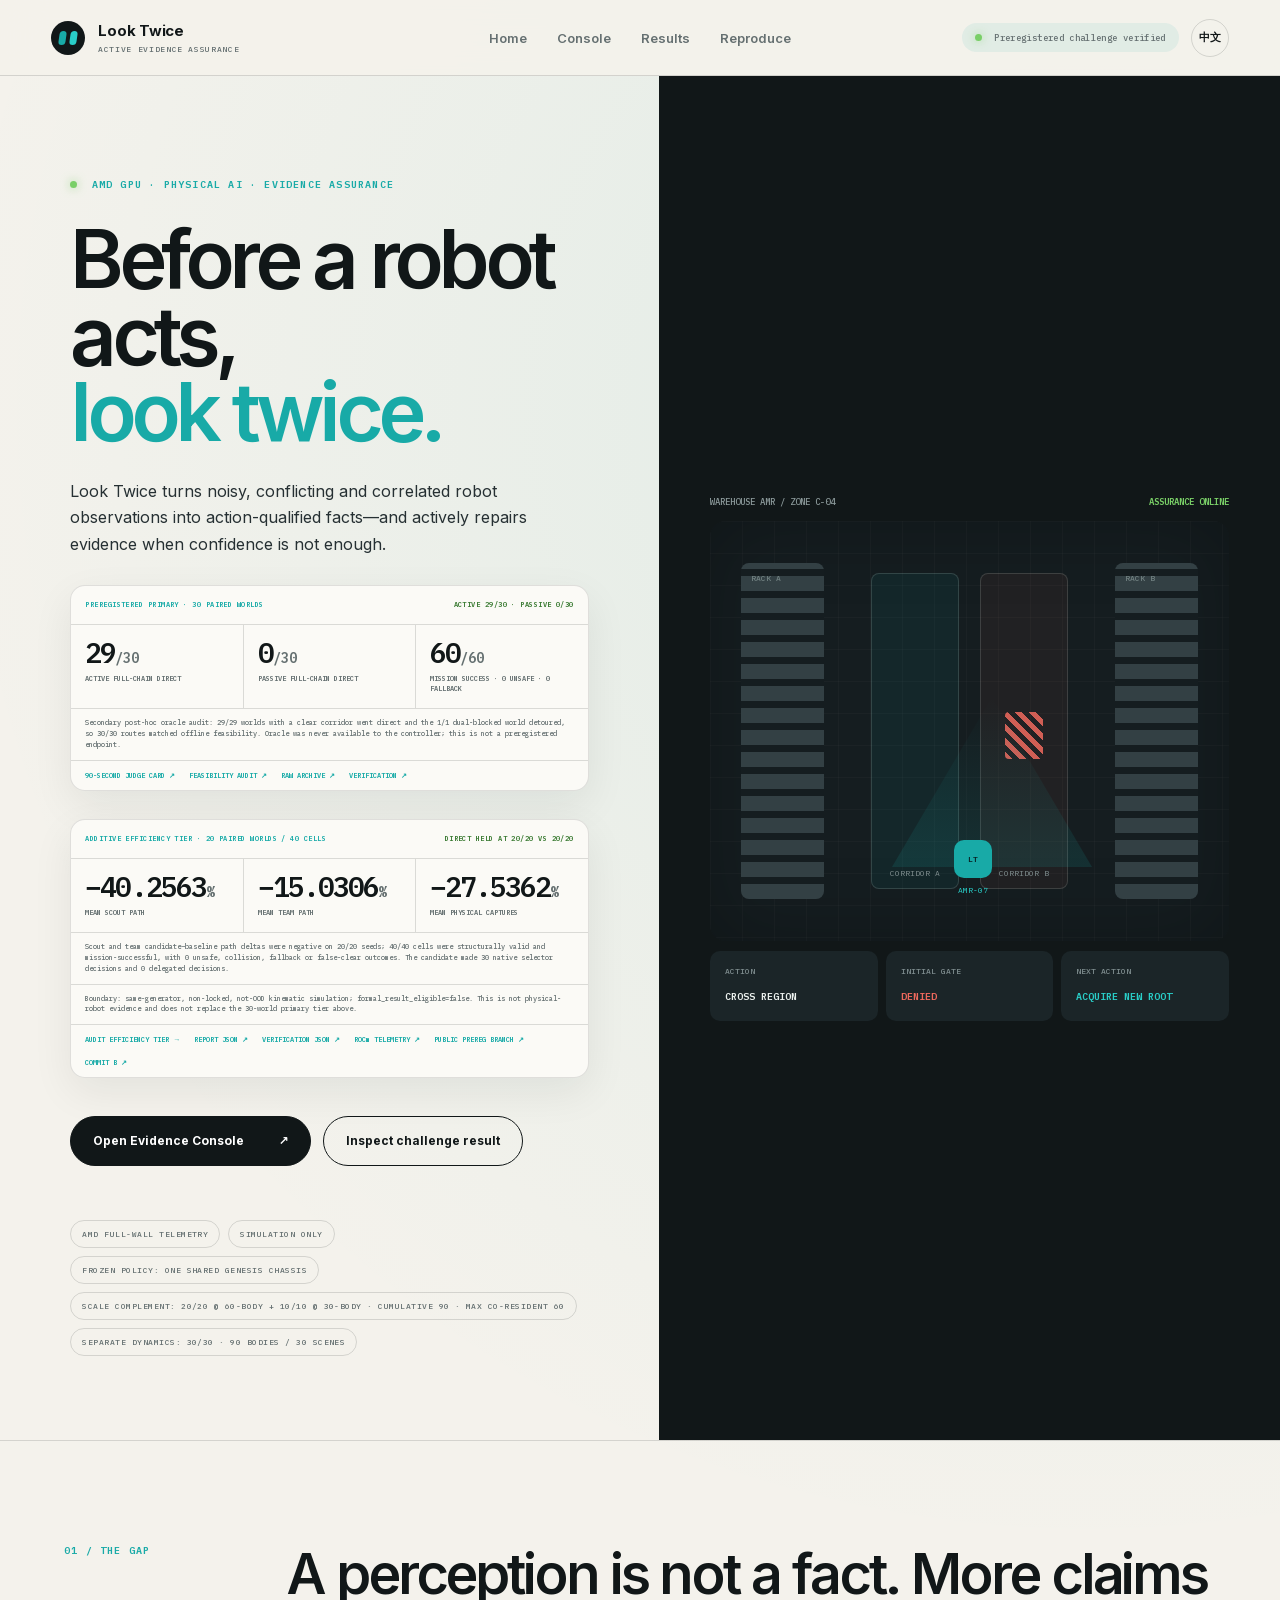
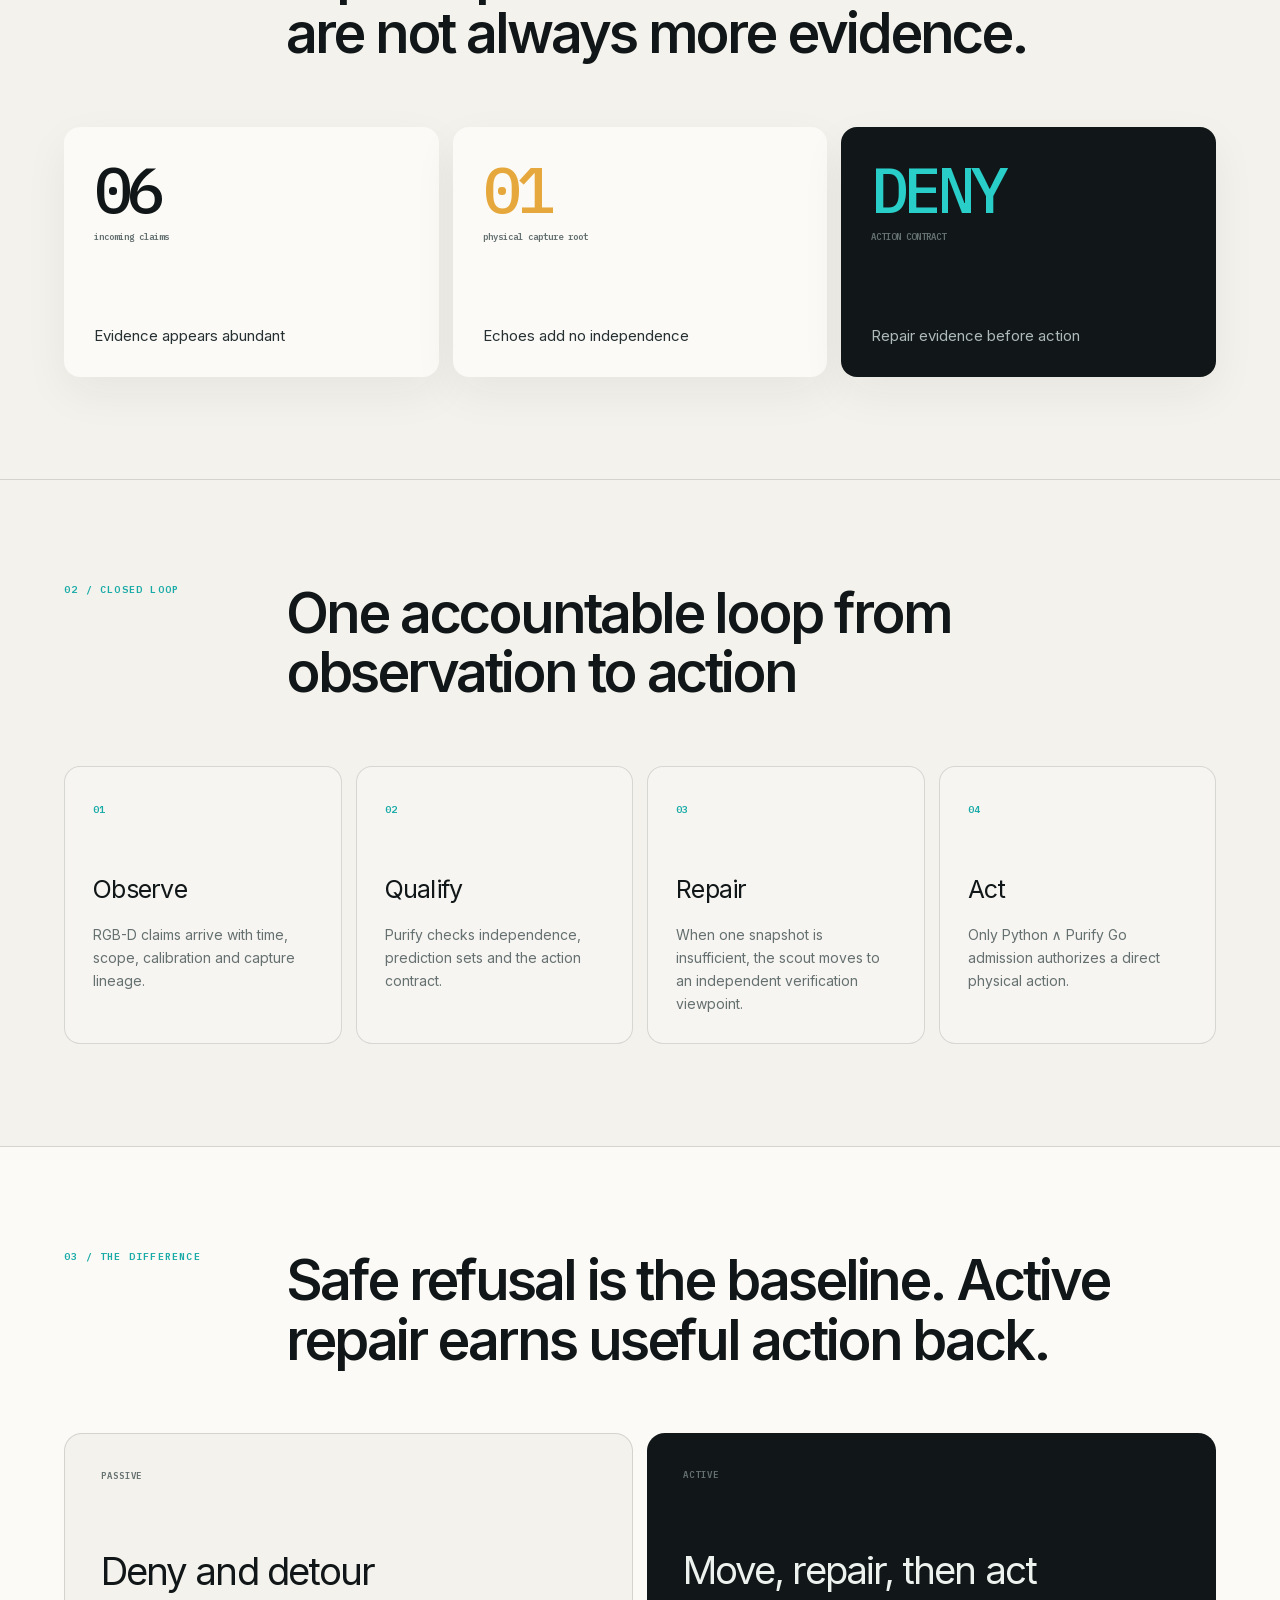
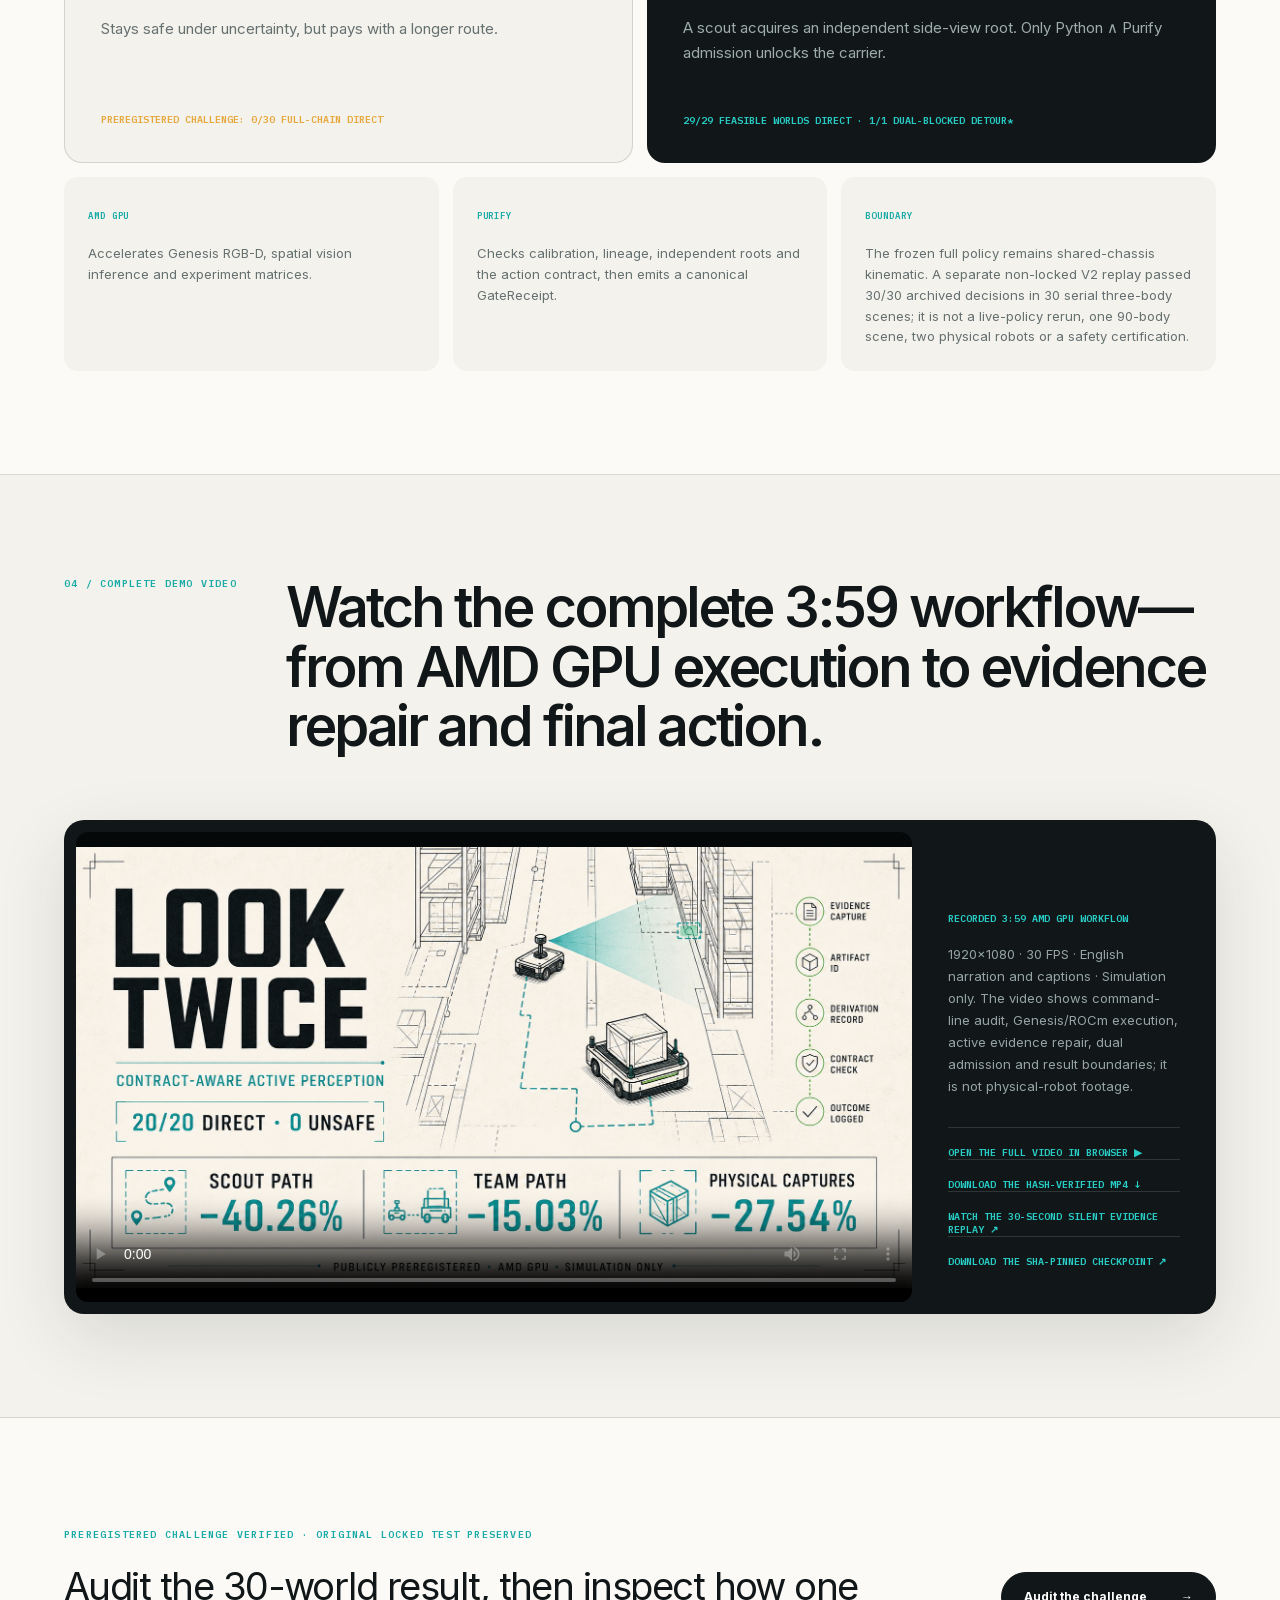
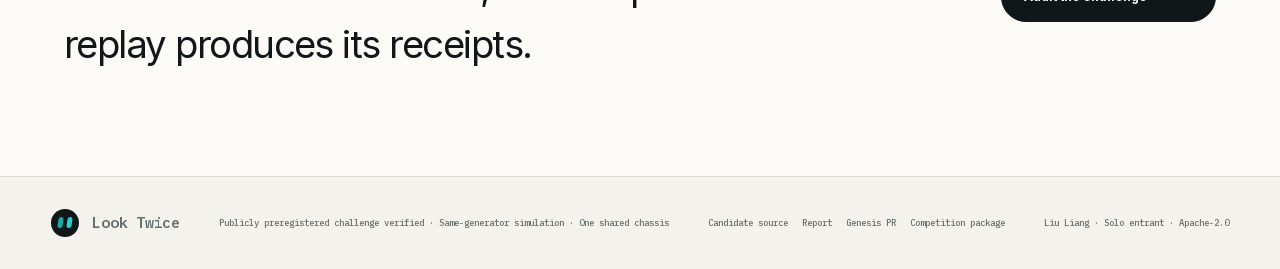
==== commit 4fa44405: "Publish browser-playable full demo" ====
--- a/index.html
+++ b/index.html
@@ -1,4 +1,4 @@
-<!DOCTYPE html><html lang="en"><head><meta charSet="utf-8"/><meta name="viewport" content="width=device-width, initial-scale=1"/><link rel="stylesheet" href="/assets/index-zxZCFTCm.css" data-rsc-css-href="/assets/index-zxZCFTCm.css" data-precedence="vite-rsc/importer-resources"/><link rel="modulepreload" href="/assets/layout-segment-context-BXEHQAJO.js" crossorigin=""/><link rel="modulepreload" href="/assets/rolldown-runtime-hePW80VL.js" crossorigin=""/><link rel="modulepreload" href="/assets/framework-DLP1zmWw.js" crossorigin=""/><link rel="modulepreload" href="/assets/index-Bwa81PcH.js" crossorigin=""/><link rel="modulepreload" href="/assets/SiteShell-BbK-ej5Q.js" crossorigin=""/><link rel="modulepreload" href="/assets/page-D9Y8BIYM.js" crossorigin=""/><link rel="modulepreload" href="/assets/challengeEvidence-SQwz9mM8.js" crossorigin=""/><link rel="modulepreload" href="/assets/contractProgressEvidence-COzXD3Cu.js" crossorigin=""/><title>Look Twice — Contract-Aware Active Perception</title><meta name="description" content="Frozen RGB-D perception, conformal action qualification and contract-aware active sensing on AMD GPU, backed by publicly preregistered simulation evidence."/><meta property="og:title" content="Look Twice — Contract-Aware Active Perception"/><meta property="og:description" content="20/20 direct with zero unsafe events while reducing scout path 40.26%, team path 15.03% and physical captures 27.54% in a publicly preregistered same-generator simulation challenge."/><meta property="og:url" content="https://eason4kim-rocket.github.io/"/><meta property="og:type" content="website"/><meta property="og:image" content="https://eason4kim-rocket.github.io/og-contract-progress.png"/><meta property="og:image:width" content="1726"/><meta property="og:image:height" content="911"/><meta property="og:image:alt" content="Look Twice contract-aware active perception results on AMD GPU simulation"/><meta name="twitter:card" content="summary_large_image"/><meta name="twitter:title" content="Look Twice — Contract-Aware Active Perception"/><meta name="twitter:description" content="20/20 direct, zero unsafe, with lower scout path, team path and physical capture burden in a publicly preregistered AMD GPU simulation challenge."/><meta name="twitter:image" content="https://eason4kim-rocket.github.io/og-contract-progress.png"/><link rel="canonical" href="https://eason4kim-rocket.github.io/"/><script>self.__VINEXT_RSC_PARAMS__={}</script><script>self.__VINEXT_RSC_NAV__={"pathname":"/","searchParams":[["locale","en"]]}</script><link rel="modulepreload" href="/assets/index-Bwa81PcH.js" />
+<!DOCTYPE html><html lang="en"><head><meta charSet="utf-8"/><meta name="viewport" content="width=device-width, initial-scale=1"/><link rel="stylesheet" href="/assets/index-zxZCFTCm.css" data-rsc-css-href="/assets/index-zxZCFTCm.css" data-precedence="vite-rsc/importer-resources"/><link rel="modulepreload" href="/assets/layout-segment-context-cg63exAy.js" crossorigin=""/><link rel="modulepreload" href="/assets/rolldown-runtime-hePW80VL.js" crossorigin=""/><link rel="modulepreload" href="/assets/framework-DLP1zmWw.js" crossorigin=""/><link rel="modulepreload" href="/assets/index-Cci_HDy1.js" crossorigin=""/><link rel="modulepreload" href="/assets/SiteShell-BpB3Nsuf.js" crossorigin=""/><link rel="modulepreload" href="/assets/page-BYi1AvrP.js" crossorigin=""/><link rel="modulepreload" href="/assets/challengeEvidence-SQwz9mM8.js" crossorigin=""/><link rel="modulepreload" href="/assets/contractProgressEvidence-COzXD3Cu.js" crossorigin=""/><title>Look Twice — Contract-Aware Active Perception</title><meta name="description" content="Frozen RGB-D perception, conformal action qualification and contract-aware active sensing on AMD GPU, backed by publicly preregistered simulation evidence."/><meta property="og:title" content="Look Twice — Contract-Aware Active Perception"/><meta property="og:description" content="20/20 direct with zero unsafe events while reducing scout path 40.26%, team path 15.03% and physical captures 27.54% in a publicly preregistered same-generator simulation challenge."/><meta property="og:url" content="https://eason4kim-rocket.github.io/"/><meta property="og:type" content="website"/><meta property="og:image" content="https://eason4kim-rocket.github.io/og-contract-progress.png"/><meta property="og:image:width" content="1726"/><meta property="og:image:height" content="911"/><meta property="og:image:alt" content="Look Twice contract-aware active perception results on AMD GPU simulation"/><meta name="twitter:card" content="summary_large_image"/><meta name="twitter:title" content="Look Twice — Contract-Aware Active Perception"/><meta name="twitter:description" content="20/20 direct, zero unsafe, with lower scout path, team path and physical capture burden in a publicly preregistered AMD GPU simulation challenge."/><meta name="twitter:image" content="https://eason4kim-rocket.github.io/og-contract-progress.png"/><link rel="canonical" href="https://eason4kim-rocket.github.io/"/><script>self.__VINEXT_RSC_PARAMS__={}</script><script>self.__VINEXT_RSC_NAV__={"pathname":"/","searchParams":[]}</script><link rel="modulepreload" href="/assets/index-Cci_HDy1.js" />
 <link rel="preload" href="/assets/_vinext_fonts/inter-9df0d028785c/inter-7249155f.woff2" as="font" type="font/woff2" crossorigin />
 <link rel="preload" href="/assets/_vinext_fonts/inter-9df0d028785c/inter-e34c5f1b.woff2" as="font" type="font/woff2" crossorigin />
 <link rel="preload" href="/assets/_vinext_fonts/inter-9df0d028785c/inter-6e1a6b2b.woff2" as="font" type="font/woff2" crossorigin />
@@ -229,4 +229,4 @@
 
 .__variable_ibm_plex_mono_0r0e6f2 { --font-mono: 'IBM Plex Mono', sans-serif; }
 </style>
-</head><body class="__variable_inter_0380wzv __variable_ibm_plex_mono_0r0e6f2"><div class="site-shell shell-marketing"><header class="topbar"><a href="/?locale=en" class="brand"><span class="brand-symbol" aria-hidden="true"><i></i><i></i></span><span>Look Twice<small>Active evidence assurance</small></span></a><nav aria-label="Primary navigation"><a href="/?locale=en" class="active">Home</a><a href="/console?locale=en" class="">Console</a><a href="/results?locale=en" class="">Results</a><a href="/reproduce?locale=en" class="">Reproduce</a></nav><div class="top-actions"><span class="status-pill"><i></i> <!-- -->Preregistered challenge verified</span><button type="button" lang="zh-CN" aria-label="Switch to Chinese" title="切换到中文">中文</button></div></header><main><section class="hero section-grid"><div class="hero-copy"><div class="eyebrow"><span class="live-dot"></span> <!-- -->AMD GPU · PHYSICAL AI · EVIDENCE ASSURANCE</div><h1>Before a robot acts,<br/><em>look twice.</em></h1><p class="hero-lead">Look Twice turns noisy, conflicting and correlated robot observations into action-qualified facts—and actively repairs evidence when confidence is not enough.</p><div class="challenge-proof" aria-label="Preregistered primary endpoint and post-hoc feasibility audit"><div class="challenge-proof-head"><span>PREREGISTERED PRIMARY · 30 PAIRED WORLDS</span><b>ACTIVE 29/30 · PASSIVE 0/30</b></div><div class="challenge-proof-grid"><div><strong>29<small>/30</small></strong><span>active full-chain direct</span></div><div><strong>0<small>/30</small></strong><span>passive full-chain direct</span></div><div><strong>60<small>/60</small></strong><span>mission success · 0 unsafe · 0 fallback</span></div></div><p class="challenge-proof-note">Secondary post-hoc oracle audit: 29/29 worlds with a clear corridor went direct and the 1/1 dual-blocked world detoured, so 30/30 routes matched offline feasibility. Oracle was never available to the controller; this is not a preregistered endpoint.</p><div class="challenge-proof-links"><a href="https://github.com/eason4kim-rocket/look-twice/blob/v8-competition-release/docs/V8_FROZEN_CHALLENGE_JUDGE_CARD.md" target="_blank" rel="noreferrer">90-SECOND JUDGE CARD ↗</a><a href="/data/source/V8_FROZEN_CHALLENGE_FEASIBILITY_AUDIT.json" target="_blank" rel="noreferrer">FEASIBILITY AUDIT ↗</a><a href="https://github.com/eason4kim-rocket/look-twice/releases/download/v8-competition-candidate/v8-frozen-challenge-102500-102529.raw.tar.gz">RAW ARCHIVE ↗</a><a href="https://github.com/eason4kim-rocket/look-twice/releases/download/v8-competition-candidate/v8-frozen-challenge-102500-102529.VERIFICATION.json">VERIFICATION ↗</a></div></div><div class="challenge-proof" aria-label="Additive efficiency evidence across 20 paired worlds"><div class="challenge-proof-head"><span>ADDITIVE EFFICIENCY TIER · 20 PAIRED WORLDS / 40 CELLS</span><b>DIRECT HELD AT 20/20 VS 20/20</b></div><div class="challenge-proof-grid"><div><strong>−40.2563<small>%</small></strong><span>mean scout path</span></div><div><strong>−15.0306<small>%</small></strong><span>mean team path</span></div><div><strong>−27.5362<small>%</small></strong><span>mean physical captures</span></div></div><p class="challenge-proof-note">Scout and team candidate−baseline path deltas were negative on 20/20 seeds; 40/40 cells were structurally valid and mission-successful, with 0 unsafe, collision, fallback or false-clear outcomes. The candidate made 30 native selector decisions and 0 delegated decisions.</p><p class="challenge-proof-note">Boundary: same-generator, non-locked, not-OOD kinematic simulation; formal_result_eligible=false. This is not physical-robot evidence and does not replace the 30-world primary tier above.</p><div class="challenge-proof-links"><a href="/results?locale=en#contract-progress-efficiency">AUDIT EFFICIENCY TIER →</a><a href="/data/source/V8_CONTRACT_PROGRESS_FORMAL_REPORT.json" target="_blank">REPORT JSON ↗</a><a href="/data/source/V8_CONTRACT_PROGRESS_FORMAL_VERIFICATION.json" target="_blank">VERIFICATION JSON ↗</a><a href="/data/source/V8_CONTRACT_PROGRESS_FORMAL_ROCM_TELEMETRY.json" target="_blank">ROCm TELEMETRY ↗</a><a href="https://github.com/eason4kim-rocket/look-twice/tree/v8-contract-progress-nbv" target="_blank" rel="noreferrer">PUBLIC PREREG BRANCH ↗</a><a href="https://github.com/eason4kim-rocket/look-twice/commit/427f2f729ce653df91a20db56c9fdbd16911a014" target="_blank" rel="noreferrer">COMMIT B ↗</a></div></div><div class="hero-actions"><a href="/console?locale=en" class="button primary">Open Evidence Console<span>↗</span></a><a href="/results?locale=en" class="button ghost">Inspect challenge result</a></div><div class="truth-strip"><span>AMD FULL-WALL TELEMETRY</span><span>SIMULATION ONLY</span><span>FROZEN POLICY: ONE SHARED GENESIS CHASSIS</span><span>SCALE COMPLEMENT: 20/20 @ 60-BODY + 10/10 @ 30-BODY · CUMULATIVE 90 · MAX CO-RESIDENT 60</span><span>SEPARATE DYNAMICS: 30/30 · 90 BODIES / 30 SCENES</span></div></div><div class="hero-system" aria-label="Look Twice system status"><div class="system-head"><span>WAREHOUSE AMR / ZONE C-04</span><b>ASSURANCE ONLINE</b></div><div class="warehouse-map"><div class="rack rack-a">RACK A</div><div class="rack rack-b">RACK B</div><div class="corridor corridor-a"><span>CORRIDOR A</span></div><div class="corridor corridor-b"><span>CORRIDOR B</span><i></i></div><div class="robot-marker"><b>LT</b><span>AMR-07</span></div><div class="scan-cone"></div></div><div class="contract-mini"><div><span>ACTION</span><b>CROSS REGION</b></div><div><span>INITIAL GATE</span><b class="denied">DENIED</b></div><div><span>NEXT ACTION</span><b class="cyan">ACQUIRE NEW ROOT</b></div></div></div></section><section class="section block-section"><div class="section-heading"><span>01 / THE GAP</span><h2>A perception is not a fact. More claims are not always more evidence.</h2></div><div class="problem-grid"><article><b>06</b><span>incoming claims</span><p>Evidence appears abundant</p></article><article class="warning"><b>01</b><span>physical capture root</span><p>Echoes add no independence</p></article><article class="resolution"><b>DENY</b><span>ACTION CONTRACT</span><p>Repair evidence before action</p></article></div></section><section class="section flow-section"><div class="section-heading"><span>02 / CLOSED LOOP</span><h2>One accountable loop from observation to action</h2></div><div class="flow-grid"><article><span>01</span><h3>Observe</h3><p>RGB-D claims arrive with time, scope, calibration and capture lineage.</p></article><article><span>02</span><h3>Qualify</h3><p>Purify checks independence, prediction sets and the action contract.</p></article><article><span>03</span><h3>Repair</h3><p>When one snapshot is insufficient, the scout moves to an independent verification viewpoint.</p></article><article><span>04</span><h3>Act</h3><p>Only Python ∧ Purify Go admission authorizes a direct physical action.</p></article></div></section><section class="section policy-section"><div class="section-heading"><span>03 / THE DIFFERENCE</span><h2>Safe refusal is the baseline. Active repair earns useful action back.</h2></div><div class="policy-comparison"><article><span>PASSIVE</span><h3>Deny and detour</h3><p>Stays safe under uncertainty, but pays with a longer route.</p><b>PREREGISTERED CHALLENGE: 0/30 FULL-CHAIN DIRECT</b></article><article class="active-policy"><span>ACTIVE</span><h3>Move, repair, then act</h3><p>A scout acquires an independent side-view root. Only Python ∧ Purify admission unlocks the carrier.</p><b>29/29 FEASIBLE WORLDS DIRECT · 1/1 DUAL-BLOCKED DETOUR*</b></article></div><div class="platform-row"><div><span>AMD GPU</span><p>Accelerates Genesis RGB-D, spatial vision inference and experiment matrices.</p></div><div><span>PURIFY</span><p>Checks calibration, lineage, independent roots and the action contract, then emits a canonical GateReceipt.</p></div><div><span>BOUNDARY</span><p>The frozen full policy remains shared-chassis kinematic. A separate non-locked V2 replay passed 30/30 archived decisions in 30 serial three-body scenes; it is not a live-policy rerun, one 90-body scene, two physical robots or a safety certification.</p></div></div></section><section class="section reel-section"><div class="section-heading"><span>04 / 30-SECOND REEL</span><h2>No explanation required: see why the robot stops, repairs evidence, and earns permission to act.</h2></div><div class="reel-player"><video controls="" playsInline="" preload="metadata" poster="/media/look-twice-replay-30s.poster.webp"><source src="/media/look-twice-replay-30s.mp4" type="video/mp4"/></video><div><b>RECORDED AMD GPU EVIDENCE REPLAY</b><p>1920×1080 · 30 FPS · no narration · Simulation only. This replays the separate non-locked seed 105400 confirmatory episode; both the 30-world aggregate above and the original 12-pair locked test are separate evidence.</p><a href="/media/look-twice-replay-30s.mp4" download="">DOWNLOAD MP4 ↓</a><a href="https://github.com/eason4kim-rocket/look-twice/releases/download/v8-competition-candidate/Look-Twice-V8-Demo.mp4">WATCH THE 3:59 ENGLISH WORKFLOW DEMO ↗</a><a href="https://github.com/eason4kim-rocket/look-twice/releases/download/v8-competition-candidate/v8_seg_v3_selected_ep22_7b158726f9c0.pt">DOWNLOAD THE SHA-PINNED CHECKPOINT ↗</a></div></div></section><section class="section cta-band"><div><span>PREREGISTERED CHALLENGE VERIFIED · ORIGINAL LOCKED TEST PRESERVED</span><h2>Audit the 30-world result, then inspect how one replay produces its receipts.</h2></div><a href="/results?locale=en" class="button primary">Audit the challenge<span>→</span></a></section></main><footer><div class="brand compact"><span class="brand-symbol" aria-hidden="true"><i></i><i></i></span><span>Look Twice</span></div><p>Publicly preregistered challenge verified · Same-generator simulation · One shared chassis</p><nav class="footer-links" aria-label="Public materials"><a href="https://github.com/eason4kim-rocket/look-twice/tree/v8-contract-progress-nbv">Candidate source</a><a href="https://github.com/eason4kim-rocket/look-twice/releases/download/v8-competition-candidate/Look-Twice-V8-Technical-Report.pdf">Report</a><a href="https://github.com/Genesis-Embodied-AI/genesis-world/pull/3184">Genesis PR</a><a href="https://github.com/eason4kim-rocket/Radeon-hackathon-2026-07/tree/submission/track3-liu-liang-look-twice-v8/submissions/Track3-Liu-Liang-Look-Twice">Competition package</a></nav><span>Liu Liang · <!-- -->Solo entrant<!-- --> · Apache-2.0</span></footer></div><script id="_R_">import("/assets/index-Bwa81PcH.js")</script></body></html><script>self.__VINEXT_RSC_CHUNKS__=self.__VINEXT_RSC_CHUNKS__||[];self.__VINEXT_RSC_CHUNKS__.push("2:I[\"9174d106898b\",[],\"LanguageProvider\",1]\n3:I[\"8c0f216c4604\",[],\"Children\",1]\n4:I[\"15c18cfaeeff\",[],\"LayoutSegmentProvider\",1]\n5:I[\"8c0f216c4604\",[],\"Slot\",1]\n6:I[\"593f344dc510\",[],\"RedirectBoundary\",1]\n:HL[\"/assets/index-zxZCFTCm.css\",\"style\"]\n")</script><script>self.__VINEXT_RSC_CHUNKS__=self.__VINEXT_RSC_CHUNKS__||[];self.__VINEXT_RSC_CHUNKS__.push("0:{\"__route\":\"route:/\",\"__interceptionContext\":null,\"__layoutIds\":[\"layout:/\"],\"__rootLayout\":\"/\",\"page:/\":\"$L1\",\"layout:/\":[[[[\"$\",\"link\",\"css:/assets/index-zxZCFTCm.css\",{\"rel\":\"stylesheet\",\"precedence\":\"vite-rsc/importer-resources\",\"href\":\"/assets/index-zxZCFTCm.css\",\"data-rsc-css-href\":\"/assets/index-zxZCFTCm.css\"}],\"$undefined\"],[\"$\",\"html\",null,{\"lang\":\"en\",\"suppressHydrationWarning\":true,\"children\":[\"$\",\"body\",null,{\"className\":\"__variable_inter_0380wzv __variable_ibm_plex_mono_0r0e6f2\",\"children\":[\"$\",\"$L2\",null,{\"children\":[\"$\",\"$L3\",null,{}]}]}]}]],null],\"route:/\":[[[\"$\",\"meta\",null,{\"charSet\":\"utf-8\"}],[[\"$\",\"title\",\"0\",{\"children\":\"Look Twice — Contract-Aware Active Perception\"}],[\"$\",\"meta\",\"1\",{\"name\":\"description\",\"content\":\"Frozen RGB-D perception, conformal action qualification and contract-aware active sensing on AMD GPU, backed by publicly preregistered simulation evidence.\"}],[\"$\",\"meta\",\"2\",{\"property\":\"og:title\",\"content\":\"Look Twice — Contract-Aware Active Perception\"}],[\"$\",\"meta\",\"3\",{\"property\":\"og:description\",\"content\":\"20/20 direct with zero unsafe events while reducing scout path 40.26%, team path 15.03% and physical captures 27.54% in a publicly preregistered same-generator simulation challenge.\"}],[\"$\",\"meta\",\"4\",{\"property\":\"og:url\",\"content\":\"https://eason4kim-rocket.github.io/\"}],[\"$\",\"meta\",\"5\",{\"property\":\"og:type\",\"content\":\"website\"}],[\"$\",\"meta\",\"6\",{\"property\":\"og:image\",\"content\":\"https://eason4kim-rocket.github.io/og-contract-progress.png\"}],[\"$\",\"meta\",\"7\",{\"property\":\"og:image:width\",\"content\":\"1726\"}],[\"$\",\"meta\",\"8\",{\"property\":\"og:image:height\",\"content\":\"911\"}],[\"$\",\"meta\",\"9\",{\"property\":\"og:image:alt\",\"content\":\"Look Twice contract-aware active perception results on AMD GPU simulation\"}],[\"$\",\"meta\",\"10\",{\"name\":\"twitter:card\",\"content\":\"summary_large_image\"}],[\"$\",\"meta\",\"11\",{\"name\":\"twitter:title\",\"content\":\"Look Twice — Contract-Aware Active Perception\"}],[\"$\",\"meta\",\"12\",{\"name\":\"twitter:description\",\"content\":\"20/20 direct, zero unsafe, with lower scout path, team path and physical capture burden in a publicly preregistered AMD GPU simulation challenge.\"}],[\"$\",\"meta\",\"13\",{\"name\":\"twitter:image\",\"content\":\"https://eason4kim-rocket.github.io/og-contract-progress.png\"}],[\"$\",\"link\",\"14\",{\"rel\":\"canonical\",\"href\":\"https://eason4kim-rocket.github.io/\"}]],[[\"$\",\"meta\",\"0\",{\"name\":\"viewport\",\"content\":\"width=device-width, initial-scale=1\"}]]],[\"$\",\"$L4\",null,{\"segmentMap\":{\"children\":[]},\"children\":[\"$\",\"$L5\",null,{\"id\":\"layout:/\",\"parallelSlots\":\"$undefined\",\"children\":[\"$\",\"$L6\",null,{\"children\":[\"$\",\"$L4\",null,{\"segmentMap\":{\"children\":[]},\"children\":[\"$\",\"$L5\",null,{\"id\":\"page:/\"}]}]}]}]}]],\"__layoutFlags\":{\"layout:/\":\"s\"},\"__artifactCompatibility\":{\"schemaVersion\":1,\"graphVersion\":\"app-route-graph:4uhn5s1wvoptc\",\"deploymentVersion\":\"91629766-f953-4144-bb7a-a17dd0b32086\",\"appElementsSchemaVersion\":1,\"rscPayloadSchemaVersion\":1,\"rootBoundaryId\":\"/\",\"renderEpoch\":null}}\n")</script><script>self.__VINEXT_RSC_CHUNKS__=self.__VINEXT_RSC_CHUNKS__||[];self.__VINEXT_RSC_CHUNKS__.push("7:I[\"6efdf509a785\",[],\"default\",1]\n1:[\"$\",\"$L7\",null,{\"params\":\"$@8\",\"searchParams\":\"$@9\"}]\n")</script><script>self.__VINEXT_RSC_CHUNKS__=self.__VINEXT_RSC_CHUNKS__||[];self.__VINEXT_RSC_CHUNKS__.push("8:{}\n9:{\"locale\":\"en\"}\n")</script><script>self.__VINEXT_RSC_DONE__=true</script>+</head><body class="__variable_inter_0380wzv __variable_ibm_plex_mono_0r0e6f2"><div class="site-shell shell-marketing"><header class="topbar"><a href="/?locale=en" class="brand"><span class="brand-symbol" aria-hidden="true"><i></i><i></i></span><span>Look Twice<small>Active evidence assurance</small></span></a><nav aria-label="Primary navigation"><a href="/?locale=en" class="active">Home</a><a href="/console?locale=en" class="">Console</a><a href="/results?locale=en" class="">Results</a><a href="/reproduce?locale=en" class="">Reproduce</a></nav><div class="top-actions"><span class="status-pill"><i></i> <!-- -->Preregistered challenge verified</span><button type="button" lang="zh-CN" aria-label="Switch to Chinese" title="切换到中文">中文</button></div></header><main><section class="hero section-grid"><div class="hero-copy"><div class="eyebrow"><span class="live-dot"></span> <!-- -->AMD GPU · PHYSICAL AI · EVIDENCE ASSURANCE</div><h1>Before a robot acts,<br/><em>look twice.</em></h1><p class="hero-lead">Look Twice turns noisy, conflicting and correlated robot observations into action-qualified facts—and actively repairs evidence when confidence is not enough.</p><div class="challenge-proof" aria-label="Preregistered primary endpoint and post-hoc feasibility audit"><div class="challenge-proof-head"><span>PREREGISTERED PRIMARY · 30 PAIRED WORLDS</span><b>ACTIVE 29/30 · PASSIVE 0/30</b></div><div class="challenge-proof-grid"><div><strong>29<small>/30</small></strong><span>active full-chain direct</span></div><div><strong>0<small>/30</small></strong><span>passive full-chain direct</span></div><div><strong>60<small>/60</small></strong><span>mission success · 0 unsafe · 0 fallback</span></div></div><p class="challenge-proof-note">Secondary post-hoc oracle audit: 29/29 worlds with a clear corridor went direct and the 1/1 dual-blocked world detoured, so 30/30 routes matched offline feasibility. Oracle was never available to the controller; this is not a preregistered endpoint.</p><div class="challenge-proof-links"><a href="https://github.com/eason4kim-rocket/look-twice/blob/v8-competition-release/docs/V8_FROZEN_CHALLENGE_JUDGE_CARD.md" target="_blank" rel="noreferrer">90-SECOND JUDGE CARD ↗</a><a href="/data/source/V8_FROZEN_CHALLENGE_FEASIBILITY_AUDIT.json" target="_blank" rel="noreferrer">FEASIBILITY AUDIT ↗</a><a href="https://github.com/eason4kim-rocket/look-twice/releases/download/v8-competition-candidate/v8-frozen-challenge-102500-102529.raw.tar.gz">RAW ARCHIVE ↗</a><a href="https://github.com/eason4kim-rocket/look-twice/releases/download/v8-competition-candidate/v8-frozen-challenge-102500-102529.VERIFICATION.json">VERIFICATION ↗</a></div></div><div class="challenge-proof" aria-label="Additive efficiency evidence across 20 paired worlds"><div class="challenge-proof-head"><span>ADDITIVE EFFICIENCY TIER · 20 PAIRED WORLDS / 40 CELLS</span><b>DIRECT HELD AT 20/20 VS 20/20</b></div><div class="challenge-proof-grid"><div><strong>−40.2563<small>%</small></strong><span>mean scout path</span></div><div><strong>−15.0306<small>%</small></strong><span>mean team path</span></div><div><strong>−27.5362<small>%</small></strong><span>mean physical captures</span></div></div><p class="challenge-proof-note">Scout and team candidate−baseline path deltas were negative on 20/20 seeds; 40/40 cells were structurally valid and mission-successful, with 0 unsafe, collision, fallback or false-clear outcomes. The candidate made 30 native selector decisions and 0 delegated decisions.</p><p class="challenge-proof-note">Boundary: same-generator, non-locked, not-OOD kinematic simulation; formal_result_eligible=false. This is not physical-robot evidence and does not replace the 30-world primary tier above.</p><div class="challenge-proof-links"><a href="/results?locale=en#contract-progress-efficiency">AUDIT EFFICIENCY TIER →</a><a href="/data/source/V8_CONTRACT_PROGRESS_FORMAL_REPORT.json" target="_blank">REPORT JSON ↗</a><a href="/data/source/V8_CONTRACT_PROGRESS_FORMAL_VERIFICATION.json" target="_blank">VERIFICATION JSON ↗</a><a href="/data/source/V8_CONTRACT_PROGRESS_FORMAL_ROCM_TELEMETRY.json" target="_blank">ROCm TELEMETRY ↗</a><a href="https://github.com/eason4kim-rocket/look-twice/tree/v8-contract-progress-nbv" target="_blank" rel="noreferrer">PUBLIC PREREG BRANCH ↗</a><a href="https://github.com/eason4kim-rocket/look-twice/commit/427f2f729ce653df91a20db56c9fdbd16911a014" target="_blank" rel="noreferrer">COMMIT B ↗</a></div></div><div class="hero-actions"><a href="/console?locale=en" class="button primary">Open Evidence Console<span>↗</span></a><a href="/results?locale=en" class="button ghost">Inspect challenge result</a></div><div class="truth-strip"><span>AMD FULL-WALL TELEMETRY</span><span>SIMULATION ONLY</span><span>FROZEN POLICY: ONE SHARED GENESIS CHASSIS</span><span>SCALE COMPLEMENT: 20/20 @ 60-BODY + 10/10 @ 30-BODY · CUMULATIVE 90 · MAX CO-RESIDENT 60</span><span>SEPARATE DYNAMICS: 30/30 · 90 BODIES / 30 SCENES</span></div></div><div class="hero-system" aria-label="Look Twice system status"><div class="system-head"><span>WAREHOUSE AMR / ZONE C-04</span><b>ASSURANCE ONLINE</b></div><div class="warehouse-map"><div class="rack rack-a">RACK A</div><div class="rack rack-b">RACK B</div><div class="corridor corridor-a"><span>CORRIDOR A</span></div><div class="corridor corridor-b"><span>CORRIDOR B</span><i></i></div><div class="robot-marker"><b>LT</b><span>AMR-07</span></div><div class="scan-cone"></div></div><div class="contract-mini"><div><span>ACTION</span><b>CROSS REGION</b></div><div><span>INITIAL GATE</span><b class="denied">DENIED</b></div><div><span>NEXT ACTION</span><b class="cyan">ACQUIRE NEW ROOT</b></div></div></div></section><section class="section block-section"><div class="section-heading"><span>01 / THE GAP</span><h2>A perception is not a fact. More claims are not always more evidence.</h2></div><div class="problem-grid"><article><b>06</b><span>incoming claims</span><p>Evidence appears abundant</p></article><article class="warning"><b>01</b><span>physical capture root</span><p>Echoes add no independence</p></article><article class="resolution"><b>DENY</b><span>ACTION CONTRACT</span><p>Repair evidence before action</p></article></div></section><section class="section flow-section"><div class="section-heading"><span>02 / CLOSED LOOP</span><h2>One accountable loop from observation to action</h2></div><div class="flow-grid"><article><span>01</span><h3>Observe</h3><p>RGB-D claims arrive with time, scope, calibration and capture lineage.</p></article><article><span>02</span><h3>Qualify</h3><p>Purify checks independence, prediction sets and the action contract.</p></article><article><span>03</span><h3>Repair</h3><p>When one snapshot is insufficient, the scout moves to an independent verification viewpoint.</p></article><article><span>04</span><h3>Act</h3><p>Only Python ∧ Purify Go admission authorizes a direct physical action.</p></article></div></section><section class="section policy-section"><div class="section-heading"><span>03 / THE DIFFERENCE</span><h2>Safe refusal is the baseline. Active repair earns useful action back.</h2></div><div class="policy-comparison"><article><span>PASSIVE</span><h3>Deny and detour</h3><p>Stays safe under uncertainty, but pays with a longer route.</p><b>PREREGISTERED CHALLENGE: 0/30 FULL-CHAIN DIRECT</b></article><article class="active-policy"><span>ACTIVE</span><h3>Move, repair, then act</h3><p>A scout acquires an independent side-view root. Only Python ∧ Purify admission unlocks the carrier.</p><b>29/29 FEASIBLE WORLDS DIRECT · 1/1 DUAL-BLOCKED DETOUR*</b></article></div><div class="platform-row"><div><span>AMD GPU</span><p>Accelerates Genesis RGB-D, spatial vision inference and experiment matrices.</p></div><div><span>PURIFY</span><p>Checks calibration, lineage, independent roots and the action contract, then emits a canonical GateReceipt.</p></div><div><span>BOUNDARY</span><p>The frozen full policy remains shared-chassis kinematic. A separate non-locked V2 replay passed 30/30 archived decisions in 30 serial three-body scenes; it is not a live-policy rerun, one 90-body scene, two physical robots or a safety certification.</p></div></div></section><section id="full-demo" class="section reel-section"><div class="section-heading"><span>04 / COMPLETE DEMO VIDEO</span><h2>Watch the complete 3:59 workflow—from AMD GPU execution to evidence repair and final action.</h2></div><div class="reel-player"><video controls="" playsInline="" preload="metadata" poster="/og-contract-progress.png" aria-label="Look Twice complete 3 minute 59 second English demo"><source src="/media/Look-Twice-V8-Demo.mp4" type="video/mp4"/></video><div><b>RECORDED 3:59 AMD GPU WORKFLOW</b><p>1920×1080 · 30 FPS · English narration and captions · Simulation only. The video shows command-line audit, Genesis/ROCm execution, active evidence repair, dual admission and result boundaries; it is not physical-robot footage.</p><a href="/media/Look-Twice-V8-Demo.mp4" target="_blank" rel="noreferrer">OPEN THE FULL VIDEO IN BROWSER ▶</a><a href="https://github.com/eason4kim-rocket/look-twice/releases/download/v8-competition-candidate/Look-Twice-V8-Demo.mp4">DOWNLOAD THE HASH-VERIFIED MP4 ↓</a><a href="/media/look-twice-replay-30s.mp4" target="_blank" rel="noreferrer">WATCH THE 30-SECOND SILENT EVIDENCE REPLAY ↗</a><a href="https://github.com/eason4kim-rocket/look-twice/releases/download/v8-competition-candidate/v8_seg_v3_selected_ep22_7b158726f9c0.pt">DOWNLOAD THE SHA-PINNED CHECKPOINT ↗</a></div></div></section><section class="section cta-band"><div><span>PREREGISTERED CHALLENGE VERIFIED · ORIGINAL LOCKED TEST PRESERVED</span><h2>Audit the 30-world result, then inspect how one replay produces its receipts.</h2></div><a href="/results?locale=en" class="button primary">Audit the challenge<span>→</span></a></section></main><footer><div class="brand compact"><span class="brand-symbol" aria-hidden="true"><i></i><i></i></span><span>Look Twice</span></div><p>Publicly preregistered challenge verified · Same-generator simulation · One shared chassis</p><nav class="footer-links" aria-label="Public materials"><a href="https://github.com/eason4kim-rocket/look-twice/tree/v8-contract-progress-nbv">Candidate source</a><a href="https://github.com/eason4kim-rocket/look-twice/releases/download/v8-competition-candidate/Look-Twice-V8-Technical-Report.pdf">Report</a><a href="https://github.com/Genesis-Embodied-AI/genesis-world/pull/3184">Genesis PR</a><a href="https://github.com/eason4kim-rocket/Radeon-hackathon-2026-07/tree/submission/track3-liu-liang-look-twice-v8/submissions/Track3-Liu-Liang-Look-Twice">Competition package</a></nav><span>Liu Liang · <!-- -->Solo entrant<!-- --> · Apache-2.0</span></footer></div><script id="_R_">import("/assets/index-Cci_HDy1.js")</script></body></html><script>self.__VINEXT_RSC_CHUNKS__=self.__VINEXT_RSC_CHUNKS__||[];self.__VINEXT_RSC_CHUNKS__.push("2:I[\"9174d106898b\",[],\"LanguageProvider\",1]\n3:I[\"8c0f216c4604\",[],\"Children\",1]\n4:I[\"15c18cfaeeff\",[],\"LayoutSegmentProvider\",1]\n5:I[\"8c0f216c4604\",[],\"Slot\",1]\n6:I[\"593f344dc510\",[],\"RedirectBoundary\",1]\n:HL[\"/assets/index-zxZCFTCm.css\",\"style\"]\n")</script><script>self.__VINEXT_RSC_CHUNKS__=self.__VINEXT_RSC_CHUNKS__||[];self.__VINEXT_RSC_CHUNKS__.push("0:{\"__route\":\"route:/\",\"__interceptionContext\":null,\"__layoutIds\":[\"layout:/\"],\"__rootLayout\":\"/\",\"page:/\":\"$L1\",\"layout:/\":[[[[\"$\",\"link\",\"css:/assets/index-zxZCFTCm.css\",{\"rel\":\"stylesheet\",\"precedence\":\"vite-rsc/importer-resources\",\"href\":\"/assets/index-zxZCFTCm.css\",\"data-rsc-css-href\":\"/assets/index-zxZCFTCm.css\"}],\"$undefined\"],[\"$\",\"html\",null,{\"lang\":\"en\",\"suppressHydrationWarning\":true,\"children\":[\"$\",\"body\",null,{\"className\":\"__variable_inter_0380wzv __variable_ibm_plex_mono_0r0e6f2\",\"children\":[\"$\",\"$L2\",null,{\"children\":[\"$\",\"$L3\",null,{}]}]}]}]],null],\"route:/\":[[[\"$\",\"meta\",null,{\"charSet\":\"utf-8\"}],[[\"$\",\"title\",\"0\",{\"children\":\"Look Twice — Contract-Aware Active Perception\"}],[\"$\",\"meta\",\"1\",{\"name\":\"description\",\"content\":\"Frozen RGB-D perception, conformal action qualification and contract-aware active sensing on AMD GPU, backed by publicly preregistered simulation evidence.\"}],[\"$\",\"meta\",\"2\",{\"property\":\"og:title\",\"content\":\"Look Twice — Contract-Aware Active Perception\"}],[\"$\",\"meta\",\"3\",{\"property\":\"og:description\",\"content\":\"20/20 direct with zero unsafe events while reducing scout path 40.26%, team path 15.03% and physical captures 27.54% in a publicly preregistered same-generator simulation challenge.\"}],[\"$\",\"meta\",\"4\",{\"property\":\"og:url\",\"content\":\"https://eason4kim-rocket.github.io/\"}],[\"$\",\"meta\",\"5\",{\"property\":\"og:type\",\"content\":\"website\"}],[\"$\",\"meta\",\"6\",{\"property\":\"og:image\",\"content\":\"https://eason4kim-rocket.github.io/og-contract-progress.png\"}],[\"$\",\"meta\",\"7\",{\"property\":\"og:image:width\",\"content\":\"1726\"}],[\"$\",\"meta\",\"8\",{\"property\":\"og:image:height\",\"content\":\"911\"}],[\"$\",\"meta\",\"9\",{\"property\":\"og:image:alt\",\"content\":\"Look Twice contract-aware active perception results on AMD GPU simulation\"}],[\"$\",\"meta\",\"10\",{\"name\":\"twitter:card\",\"content\":\"summary_large_image\"}],[\"$\",\"meta\",\"11\",{\"name\":\"twitter:title\",\"content\":\"Look Twice — Contract-Aware Active Perception\"}],[\"$\",\"meta\",\"12\",{\"name\":\"twitter:description\",\"content\":\"20/20 direct, zero unsafe, with lower scout path, team path and physical capture burden in a publicly preregistered AMD GPU simulation challenge.\"}],[\"$\",\"meta\",\"13\",{\"name\":\"twitter:image\",\"content\":\"https://eason4kim-rocket.github.io/og-contract-progress.png\"}],[\"$\",\"link\",\"14\",{\"rel\":\"canonical\",\"href\":\"https://eason4kim-rocket.github.io/\"}]],[[\"$\",\"meta\",\"0\",{\"name\":\"viewport\",\"content\":\"width=device-width, initial-scale=1\"}]]],[\"$\",\"$L4\",null,{\"segmentMap\":{\"children\":[]},\"children\":[\"$\",\"$L5\",null,{\"id\":\"layout:/\",\"parallelSlots\":\"$undefined\",\"children\":[\"$\",\"$L6\",null,{\"children\":[\"$\",\"$L4\",null,{\"segmentMap\":{\"children\":[]},\"children\":[\"$\",\"$L5\",null,{\"id\":\"page:/\"}]}]}]}]}]],\"__layoutFlags\":{\"layout:/\":\"s\"},\"__artifactCompatibility\":{\"schemaVersion\":1,\"graphVersion\":\"app-route-graph:4uhn5s1wvoptc\",\"deploymentVersion\":\"399f082b-8598-483c-a9bc-ed69bc370f81\",\"appElementsSchemaVersion\":1,\"rscPayloadSchemaVersion\":1,\"rootBoundaryId\":\"/\",\"renderEpoch\":null}}\n")</script><script>self.__VINEXT_RSC_CHUNKS__=self.__VINEXT_RSC_CHUNKS__||[];self.__VINEXT_RSC_CHUNKS__.push("7:I[\"6efdf509a785\",[],\"default\",1]\n1:[\"$\",\"$L7\",null,{\"params\":\"$@8\",\"searchParams\":\"$@9\"}]\n")</script><script>self.__VINEXT_RSC_CHUNKS__=self.__VINEXT_RSC_CHUNKS__||[];self.__VINEXT_RSC_CHUNKS__.push("8:{}\n9:{}\n")</script><script>self.__VINEXT_RSC_DONE__=true</script>
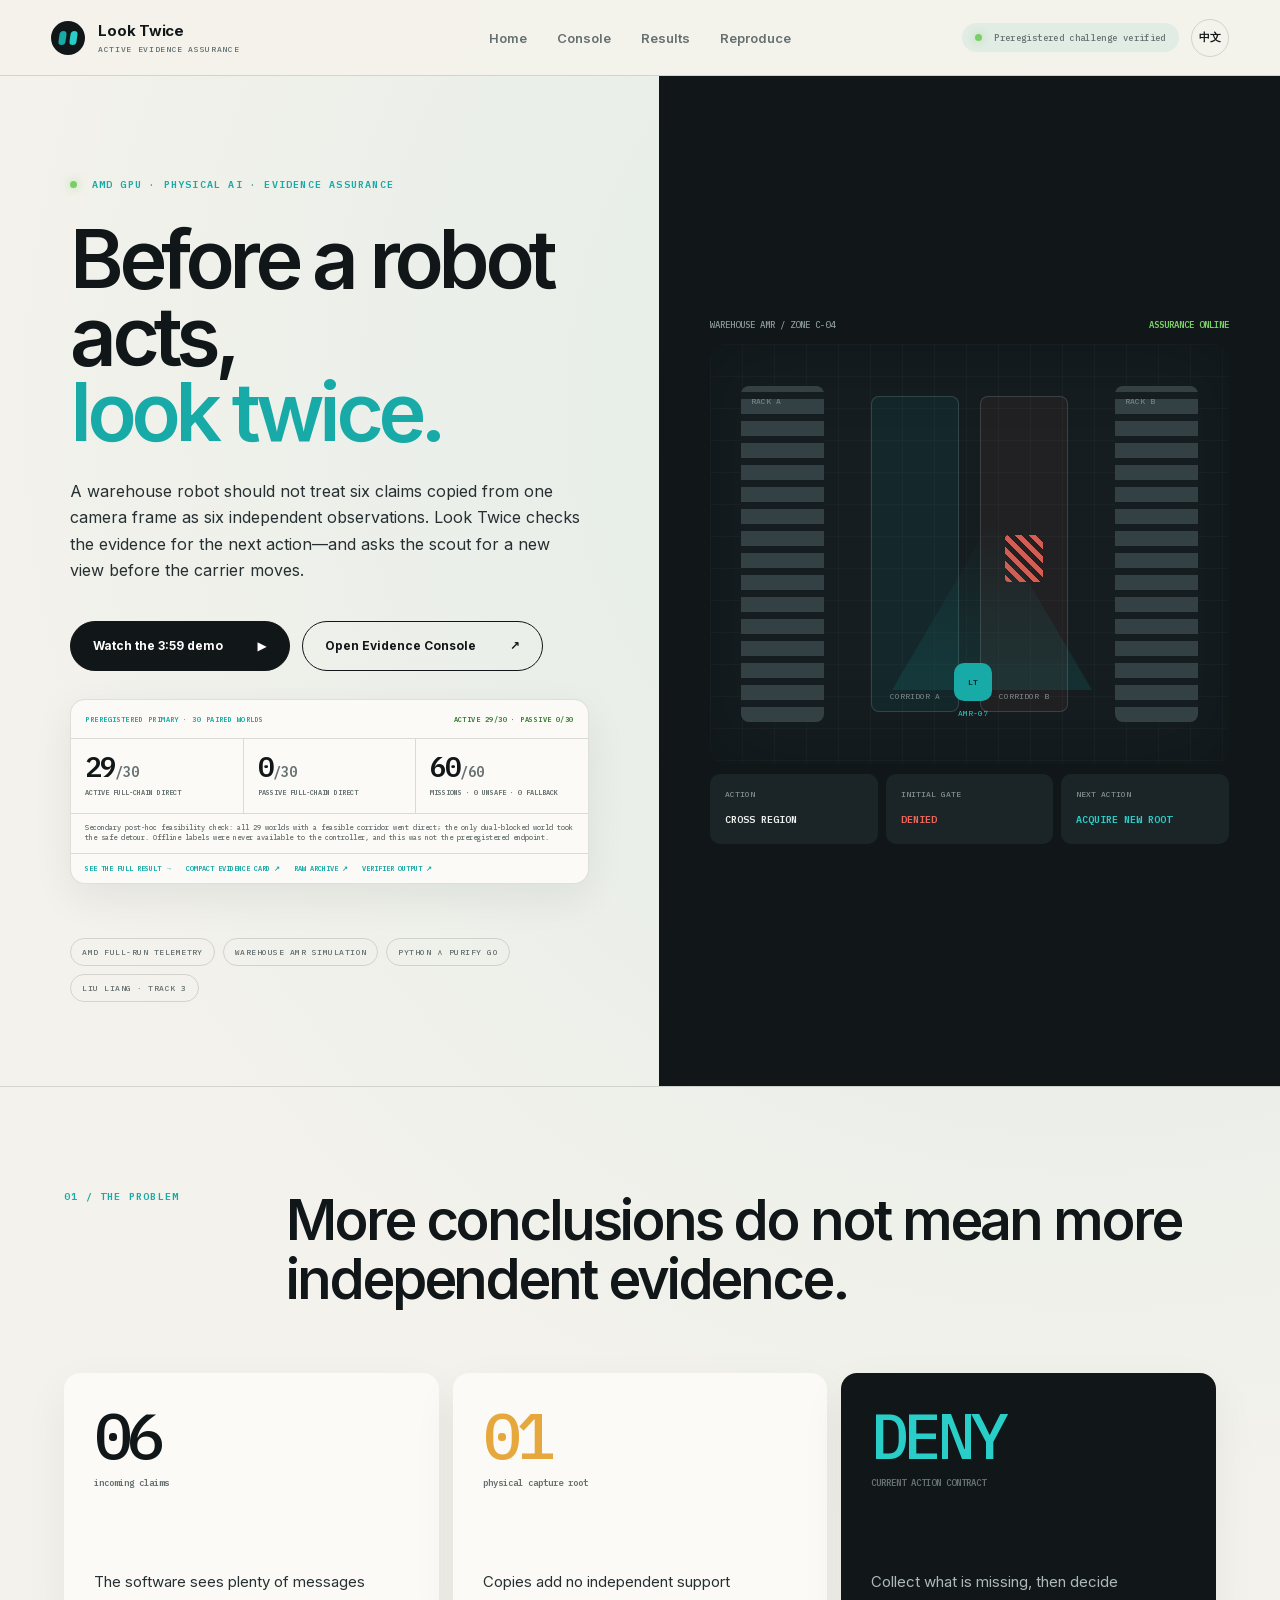
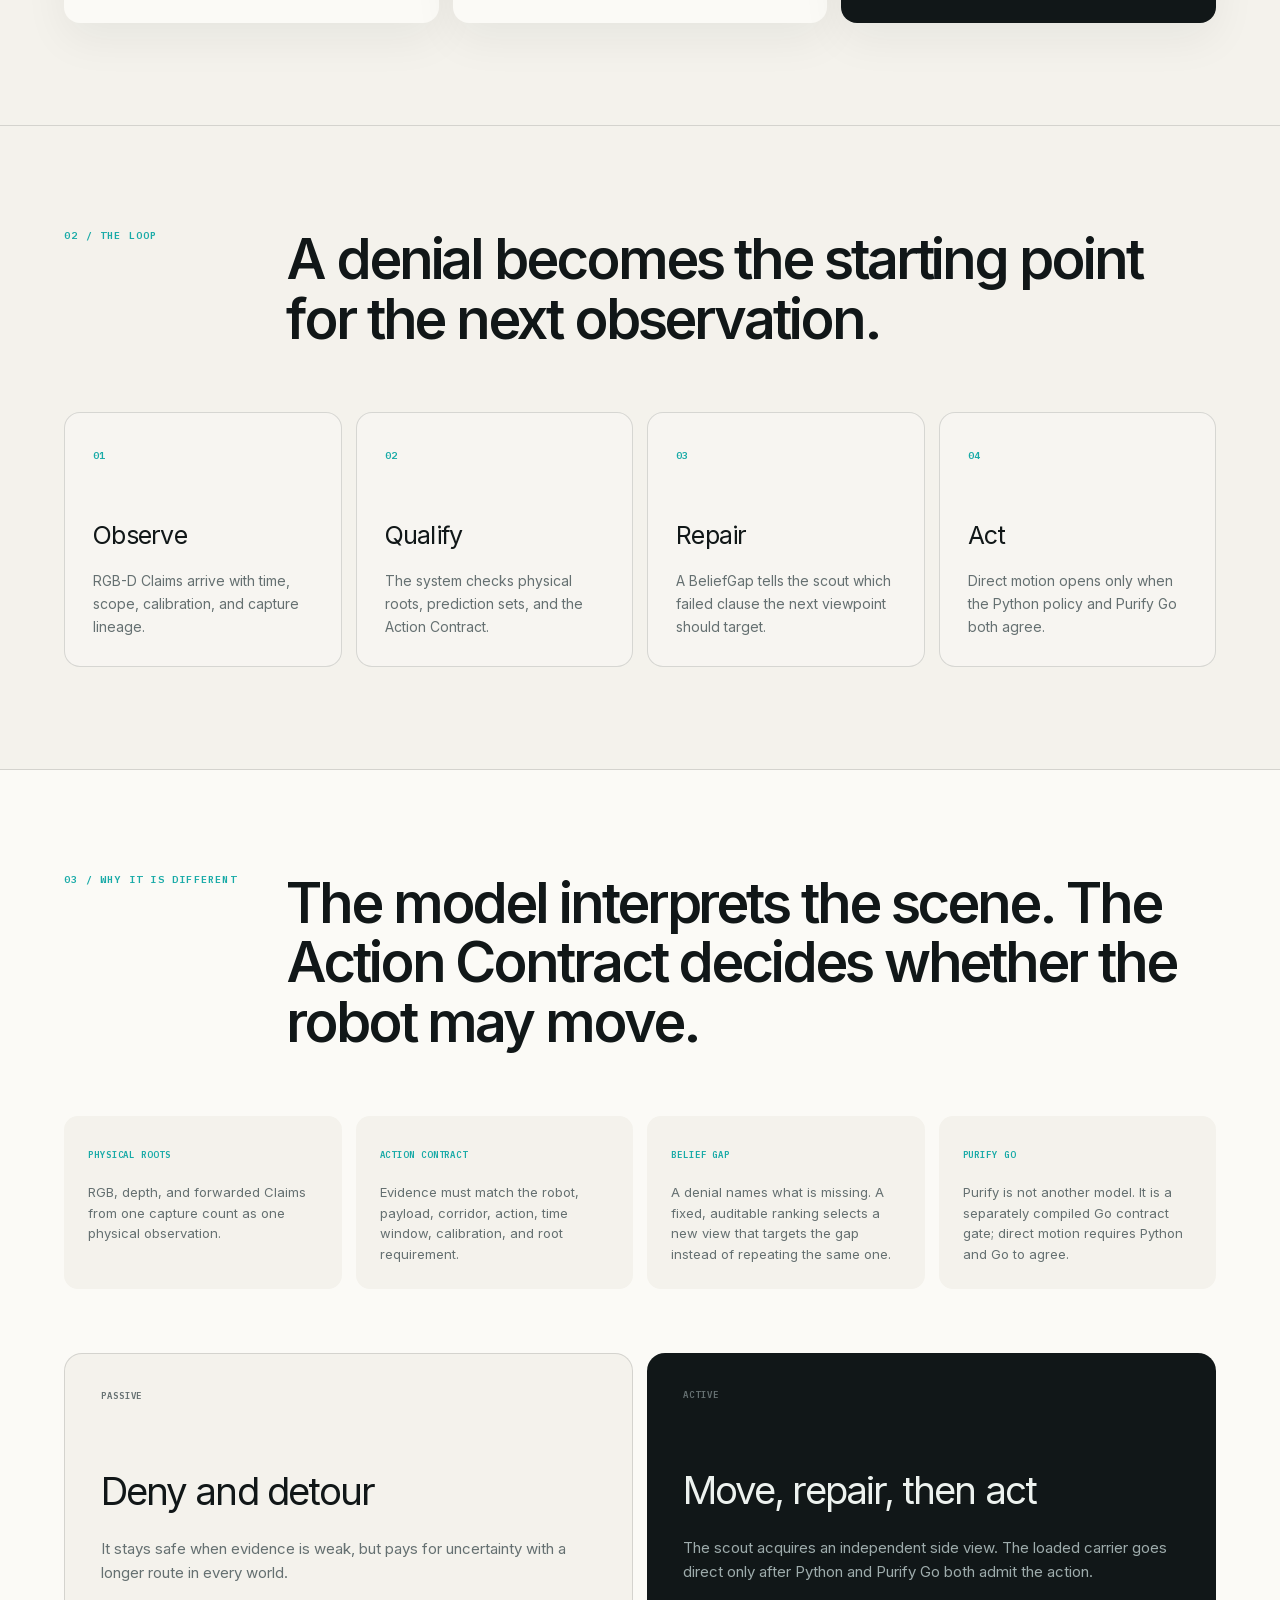
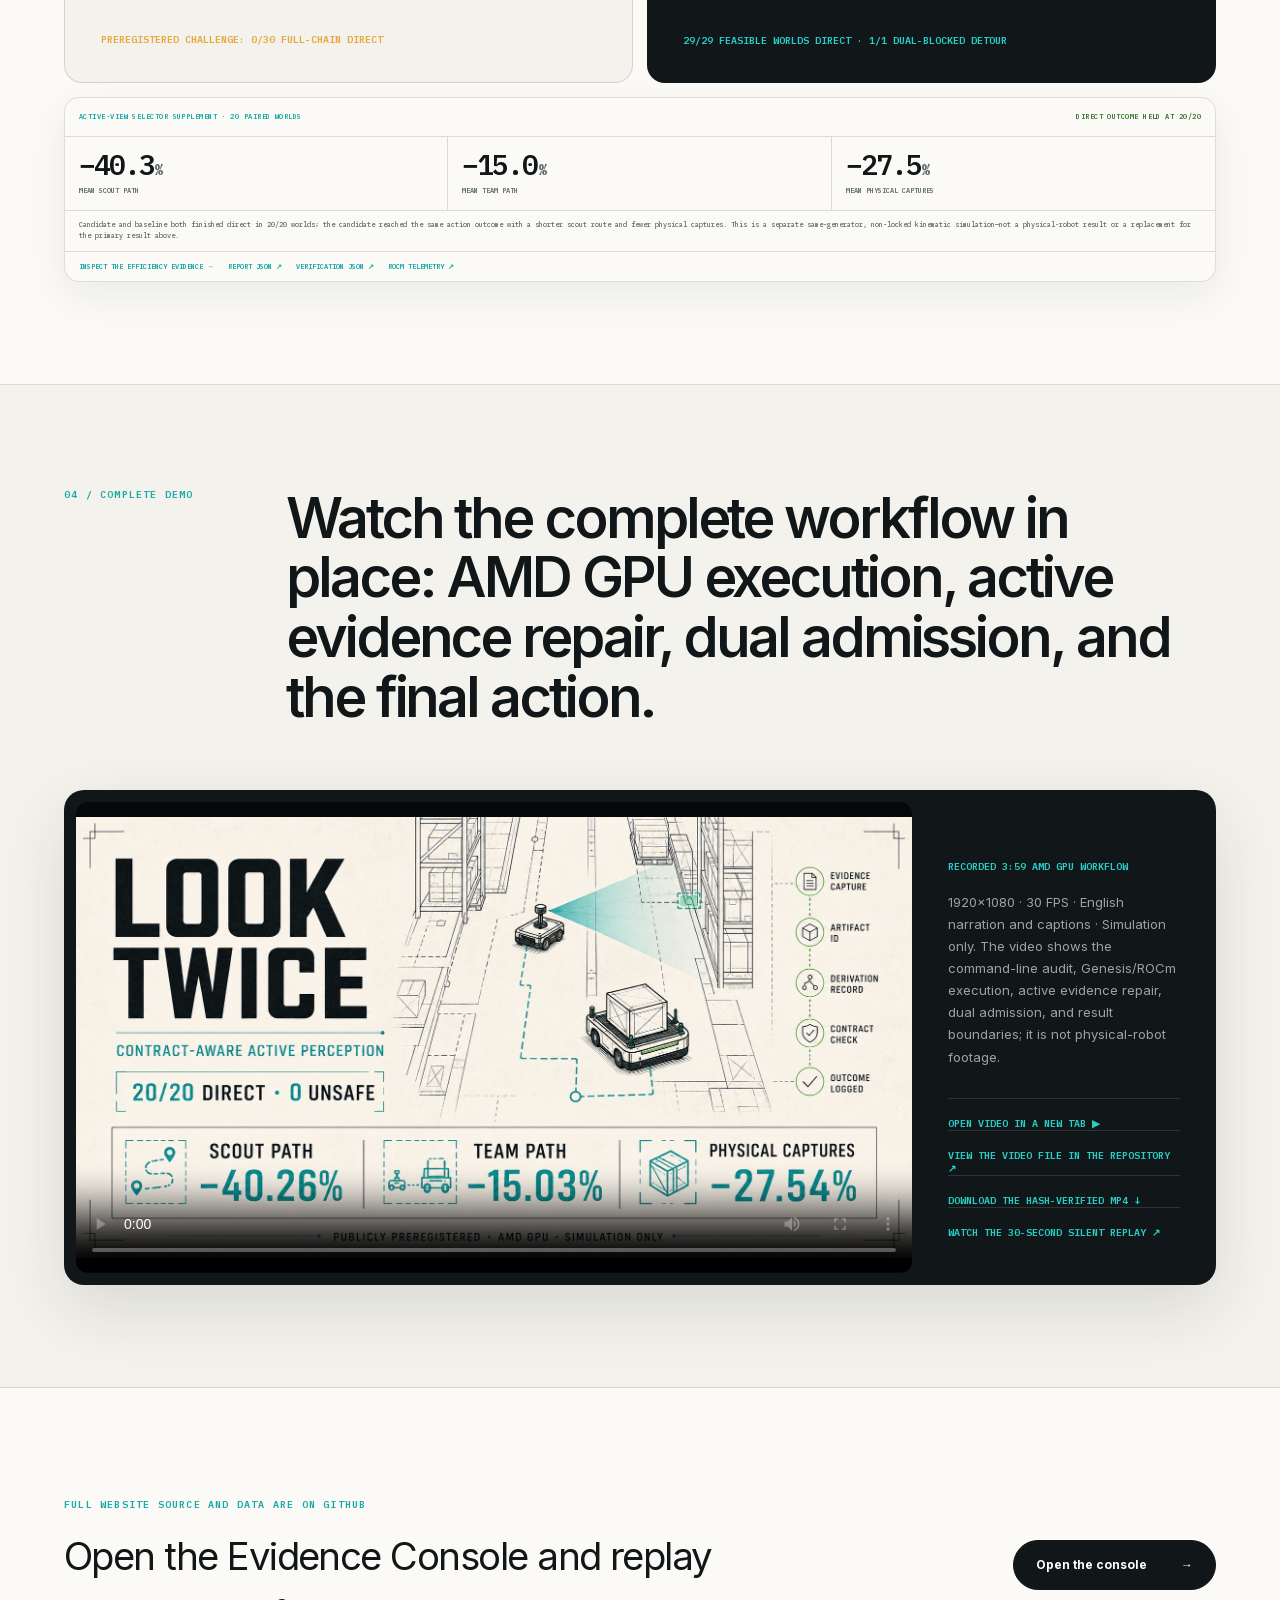
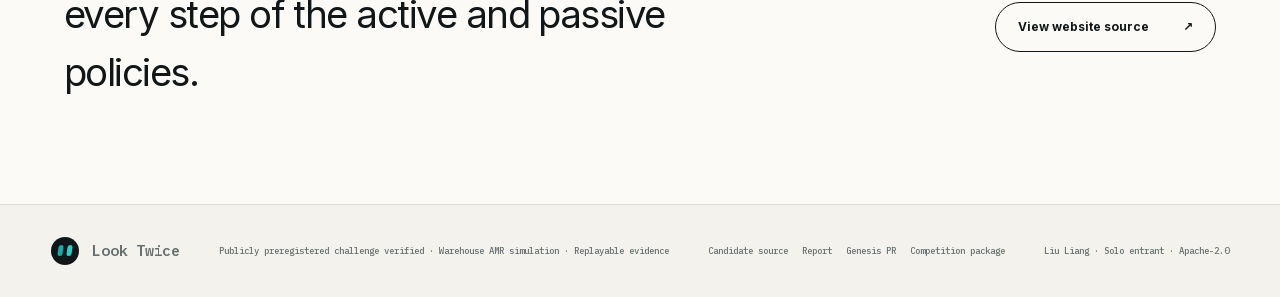
==== commit b3a38e1e: "Publish judge-first Look Twice site" ====
--- a/index.html
+++ b/index.html
@@ -1,4 +1,4 @@
-<!DOCTYPE html><html lang="en"><head><meta charSet="utf-8"/><meta name="viewport" content="width=device-width, initial-scale=1"/><link rel="stylesheet" href="/assets/index-zxZCFTCm.css" data-rsc-css-href="/assets/index-zxZCFTCm.css" data-precedence="vite-rsc/importer-resources"/><link rel="modulepreload" href="/assets/layout-segment-context-cg63exAy.js" crossorigin=""/><link rel="modulepreload" href="/assets/rolldown-runtime-hePW80VL.js" crossorigin=""/><link rel="modulepreload" href="/assets/framework-DLP1zmWw.js" crossorigin=""/><link rel="modulepreload" href="/assets/index-Cci_HDy1.js" crossorigin=""/><link rel="modulepreload" href="/assets/SiteShell-BpB3Nsuf.js" crossorigin=""/><link rel="modulepreload" href="/assets/page-BYi1AvrP.js" crossorigin=""/><link rel="modulepreload" href="/assets/challengeEvidence-SQwz9mM8.js" crossorigin=""/><link rel="modulepreload" href="/assets/contractProgressEvidence-COzXD3Cu.js" crossorigin=""/><title>Look Twice — Contract-Aware Active Perception</title><meta name="description" content="Frozen RGB-D perception, conformal action qualification and contract-aware active sensing on AMD GPU, backed by publicly preregistered simulation evidence."/><meta property="og:title" content="Look Twice — Contract-Aware Active Perception"/><meta property="og:description" content="20/20 direct with zero unsafe events while reducing scout path 40.26%, team path 15.03% and physical captures 27.54% in a publicly preregistered same-generator simulation challenge."/><meta property="og:url" content="https://eason4kim-rocket.github.io/"/><meta property="og:type" content="website"/><meta property="og:image" content="https://eason4kim-rocket.github.io/og-contract-progress.png"/><meta property="og:image:width" content="1726"/><meta property="og:image:height" content="911"/><meta property="og:image:alt" content="Look Twice contract-aware active perception results on AMD GPU simulation"/><meta name="twitter:card" content="summary_large_image"/><meta name="twitter:title" content="Look Twice — Contract-Aware Active Perception"/><meta name="twitter:description" content="20/20 direct, zero unsafe, with lower scout path, team path and physical capture burden in a publicly preregistered AMD GPU simulation challenge."/><meta name="twitter:image" content="https://eason4kim-rocket.github.io/og-contract-progress.png"/><link rel="canonical" href="https://eason4kim-rocket.github.io/"/><script>self.__VINEXT_RSC_PARAMS__={}</script><script>self.__VINEXT_RSC_NAV__={"pathname":"/","searchParams":[]}</script><link rel="modulepreload" href="/assets/index-Cci_HDy1.js" />
+<!DOCTYPE html><html lang="en"><head><meta charSet="utf-8"/><meta name="viewport" content="width=device-width, initial-scale=1"/><link rel="stylesheet" href="/assets/index-BOozi802.css" data-rsc-css-href="/assets/index-BOozi802.css" data-precedence="vite-rsc/importer-resources"/><link rel="modulepreload" href="/assets/layout-segment-context-E_4kOkoW.js" crossorigin=""/><link rel="modulepreload" href="/assets/rolldown-runtime-hePW80VL.js" crossorigin=""/><link rel="modulepreload" href="/assets/framework-DLP1zmWw.js" crossorigin=""/><link rel="modulepreload" href="/assets/index-CSSWKde1.js" crossorigin=""/><link rel="modulepreload" href="/assets/SiteShell-BYHlocYs.js" crossorigin=""/><link rel="modulepreload" href="/assets/page-xUkJDL1H.js" crossorigin=""/><link rel="modulepreload" href="/assets/challengeEvidence-6GPjo4Oe.js" crossorigin=""/><link rel="modulepreload" href="/assets/contractProgressEvidence-COzXD3Cu.js" crossorigin=""/><title>Look Twice — Action-Ready Evidence for Warehouse Robots</title><meta name="description" content="Look Twice checks whether warehouse evidence is independent, calibrated, and sufficient for the next action, then actively repairs what is missing on AMD Radeon and ROCm."/><meta property="og:title" content="Look Twice — Action-Ready Evidence for Warehouse Robots"/><meta property="og:description" content="Physical-root lineage, Action Contracts, and BeliefGap-driven repair. In a preregistered 30-world simulation, active went direct in 29/30 worlds versus passive 0/30."/><meta property="og:url" content="https://eason4kim-rocket.github.io/"/><meta property="og:type" content="website"/><meta property="og:image" content="https://eason4kim-rocket.github.io/og-contract-progress.png"/><meta property="og:image:width" content="1726"/><meta property="og:image:height" content="911"/><meta property="og:image:alt" content="Look Twice warehouse action assurance on AMD Radeon and ROCm simulation"/><meta name="twitter:card" content="summary_large_image"/><meta name="twitter:title" content="Look Twice — Action-Ready Evidence for Warehouse Robots"/><meta name="twitter:description" content="Physical-root lineage, Action Contracts, and active evidence repair: 29/30 active direct versus 0/30 passive in a preregistered warehouse simulation."/><meta name="twitter:image" content="https://eason4kim-rocket.github.io/og-contract-progress.png"/><link rel="canonical" href="https://eason4kim-rocket.github.io/"/><script>self.__VINEXT_RSC_PARAMS__={}</script><script>self.__VINEXT_RSC_NAV__={"pathname":"/","searchParams":[]}</script><link rel="modulepreload" href="/assets/index-CSSWKde1.js" />
 <link rel="preload" href="/assets/_vinext_fonts/inter-9df0d028785c/inter-7249155f.woff2" as="font" type="font/woff2" crossorigin />
 <link rel="preload" href="/assets/_vinext_fonts/inter-9df0d028785c/inter-e34c5f1b.woff2" as="font" type="font/woff2" crossorigin />
 <link rel="preload" href="/assets/_vinext_fonts/inter-9df0d028785c/inter-6e1a6b2b.woff2" as="font" type="font/woff2" crossorigin />
@@ -229,4 +229,4 @@
 
 .__variable_ibm_plex_mono_0r0e6f2 { --font-mono: 'IBM Plex Mono', sans-serif; }
 </style>
-</head><body class="__variable_inter_0380wzv __variable_ibm_plex_mono_0r0e6f2"><div class="site-shell shell-marketing"><header class="topbar"><a href="/?locale=en" class="brand"><span class="brand-symbol" aria-hidden="true"><i></i><i></i></span><span>Look Twice<small>Active evidence assurance</small></span></a><nav aria-label="Primary navigation"><a href="/?locale=en" class="active">Home</a><a href="/console?locale=en" class="">Console</a><a href="/results?locale=en" class="">Results</a><a href="/reproduce?locale=en" class="">Reproduce</a></nav><div class="top-actions"><span class="status-pill"><i></i> <!-- -->Preregistered challenge verified</span><button type="button" lang="zh-CN" aria-label="Switch to Chinese" title="切换到中文">中文</button></div></header><main><section class="hero section-grid"><div class="hero-copy"><div class="eyebrow"><span class="live-dot"></span> <!-- -->AMD GPU · PHYSICAL AI · EVIDENCE ASSURANCE</div><h1>Before a robot acts,<br/><em>look twice.</em></h1><p class="hero-lead">Look Twice turns noisy, conflicting and correlated robot observations into action-qualified facts—and actively repairs evidence when confidence is not enough.</p><div class="challenge-proof" aria-label="Preregistered primary endpoint and post-hoc feasibility audit"><div class="challenge-proof-head"><span>PREREGISTERED PRIMARY · 30 PAIRED WORLDS</span><b>ACTIVE 29/30 · PASSIVE 0/30</b></div><div class="challenge-proof-grid"><div><strong>29<small>/30</small></strong><span>active full-chain direct</span></div><div><strong>0<small>/30</small></strong><span>passive full-chain direct</span></div><div><strong>60<small>/60</small></strong><span>mission success · 0 unsafe · 0 fallback</span></div></div><p class="challenge-proof-note">Secondary post-hoc oracle audit: 29/29 worlds with a clear corridor went direct and the 1/1 dual-blocked world detoured, so 30/30 routes matched offline feasibility. Oracle was never available to the controller; this is not a preregistered endpoint.</p><div class="challenge-proof-links"><a href="https://github.com/eason4kim-rocket/look-twice/blob/v8-competition-release/docs/V8_FROZEN_CHALLENGE_JUDGE_CARD.md" target="_blank" rel="noreferrer">90-SECOND JUDGE CARD ↗</a><a href="/data/source/V8_FROZEN_CHALLENGE_FEASIBILITY_AUDIT.json" target="_blank" rel="noreferrer">FEASIBILITY AUDIT ↗</a><a href="https://github.com/eason4kim-rocket/look-twice/releases/download/v8-competition-candidate/v8-frozen-challenge-102500-102529.raw.tar.gz">RAW ARCHIVE ↗</a><a href="https://github.com/eason4kim-rocket/look-twice/releases/download/v8-competition-candidate/v8-frozen-challenge-102500-102529.VERIFICATION.json">VERIFICATION ↗</a></div></div><div class="challenge-proof" aria-label="Additive efficiency evidence across 20 paired worlds"><div class="challenge-proof-head"><span>ADDITIVE EFFICIENCY TIER · 20 PAIRED WORLDS / 40 CELLS</span><b>DIRECT HELD AT 20/20 VS 20/20</b></div><div class="challenge-proof-grid"><div><strong>−40.2563<small>%</small></strong><span>mean scout path</span></div><div><strong>−15.0306<small>%</small></strong><span>mean team path</span></div><div><strong>−27.5362<small>%</small></strong><span>mean physical captures</span></div></div><p class="challenge-proof-note">Scout and team candidate−baseline path deltas were negative on 20/20 seeds; 40/40 cells were structurally valid and mission-successful, with 0 unsafe, collision, fallback or false-clear outcomes. The candidate made 30 native selector decisions and 0 delegated decisions.</p><p class="challenge-proof-note">Boundary: same-generator, non-locked, not-OOD kinematic simulation; formal_result_eligible=false. This is not physical-robot evidence and does not replace the 30-world primary tier above.</p><div class="challenge-proof-links"><a href="/results?locale=en#contract-progress-efficiency">AUDIT EFFICIENCY TIER →</a><a href="/data/source/V8_CONTRACT_PROGRESS_FORMAL_REPORT.json" target="_blank">REPORT JSON ↗</a><a href="/data/source/V8_CONTRACT_PROGRESS_FORMAL_VERIFICATION.json" target="_blank">VERIFICATION JSON ↗</a><a href="/data/source/V8_CONTRACT_PROGRESS_FORMAL_ROCM_TELEMETRY.json" target="_blank">ROCm TELEMETRY ↗</a><a href="https://github.com/eason4kim-rocket/look-twice/tree/v8-contract-progress-nbv" target="_blank" rel="noreferrer">PUBLIC PREREG BRANCH ↗</a><a href="https://github.com/eason4kim-rocket/look-twice/commit/427f2f729ce653df91a20db56c9fdbd16911a014" target="_blank" rel="noreferrer">COMMIT B ↗</a></div></div><div class="hero-actions"><a href="/console?locale=en" class="button primary">Open Evidence Console<span>↗</span></a><a href="/results?locale=en" class="button ghost">Inspect challenge result</a></div><div class="truth-strip"><span>AMD FULL-WALL TELEMETRY</span><span>SIMULATION ONLY</span><span>FROZEN POLICY: ONE SHARED GENESIS CHASSIS</span><span>SCALE COMPLEMENT: 20/20 @ 60-BODY + 10/10 @ 30-BODY · CUMULATIVE 90 · MAX CO-RESIDENT 60</span><span>SEPARATE DYNAMICS: 30/30 · 90 BODIES / 30 SCENES</span></div></div><div class="hero-system" aria-label="Look Twice system status"><div class="system-head"><span>WAREHOUSE AMR / ZONE C-04</span><b>ASSURANCE ONLINE</b></div><div class="warehouse-map"><div class="rack rack-a">RACK A</div><div class="rack rack-b">RACK B</div><div class="corridor corridor-a"><span>CORRIDOR A</span></div><div class="corridor corridor-b"><span>CORRIDOR B</span><i></i></div><div class="robot-marker"><b>LT</b><span>AMR-07</span></div><div class="scan-cone"></div></div><div class="contract-mini"><div><span>ACTION</span><b>CROSS REGION</b></div><div><span>INITIAL GATE</span><b class="denied">DENIED</b></div><div><span>NEXT ACTION</span><b class="cyan">ACQUIRE NEW ROOT</b></div></div></div></section><section class="section block-section"><div class="section-heading"><span>01 / THE GAP</span><h2>A perception is not a fact. More claims are not always more evidence.</h2></div><div class="problem-grid"><article><b>06</b><span>incoming claims</span><p>Evidence appears abundant</p></article><article class="warning"><b>01</b><span>physical capture root</span><p>Echoes add no independence</p></article><article class="resolution"><b>DENY</b><span>ACTION CONTRACT</span><p>Repair evidence before action</p></article></div></section><section class="section flow-section"><div class="section-heading"><span>02 / CLOSED LOOP</span><h2>One accountable loop from observation to action</h2></div><div class="flow-grid"><article><span>01</span><h3>Observe</h3><p>RGB-D claims arrive with time, scope, calibration and capture lineage.</p></article><article><span>02</span><h3>Qualify</h3><p>Purify checks independence, prediction sets and the action contract.</p></article><article><span>03</span><h3>Repair</h3><p>When one snapshot is insufficient, the scout moves to an independent verification viewpoint.</p></article><article><span>04</span><h3>Act</h3><p>Only Python ∧ Purify Go admission authorizes a direct physical action.</p></article></div></section><section class="section policy-section"><div class="section-heading"><span>03 / THE DIFFERENCE</span><h2>Safe refusal is the baseline. Active repair earns useful action back.</h2></div><div class="policy-comparison"><article><span>PASSIVE</span><h3>Deny and detour</h3><p>Stays safe under uncertainty, but pays with a longer route.</p><b>PREREGISTERED CHALLENGE: 0/30 FULL-CHAIN DIRECT</b></article><article class="active-policy"><span>ACTIVE</span><h3>Move, repair, then act</h3><p>A scout acquires an independent side-view root. Only Python ∧ Purify admission unlocks the carrier.</p><b>29/29 FEASIBLE WORLDS DIRECT · 1/1 DUAL-BLOCKED DETOUR*</b></article></div><div class="platform-row"><div><span>AMD GPU</span><p>Accelerates Genesis RGB-D, spatial vision inference and experiment matrices.</p></div><div><span>PURIFY</span><p>Checks calibration, lineage, independent roots and the action contract, then emits a canonical GateReceipt.</p></div><div><span>BOUNDARY</span><p>The frozen full policy remains shared-chassis kinematic. A separate non-locked V2 replay passed 30/30 archived decisions in 30 serial three-body scenes; it is not a live-policy rerun, one 90-body scene, two physical robots or a safety certification.</p></div></div></section><section id="full-demo" class="section reel-section"><div class="section-heading"><span>04 / COMPLETE DEMO VIDEO</span><h2>Watch the complete 3:59 workflow—from AMD GPU execution to evidence repair and final action.</h2></div><div class="reel-player"><video controls="" playsInline="" preload="metadata" poster="/og-contract-progress.png" aria-label="Look Twice complete 3 minute 59 second English demo"><source src="/media/Look-Twice-V8-Demo.mp4" type="video/mp4"/></video><div><b>RECORDED 3:59 AMD GPU WORKFLOW</b><p>1920×1080 · 30 FPS · English narration and captions · Simulation only. The video shows command-line audit, Genesis/ROCm execution, active evidence repair, dual admission and result boundaries; it is not physical-robot footage.</p><a href="/media/Look-Twice-V8-Demo.mp4" target="_blank" rel="noreferrer">OPEN THE FULL VIDEO IN BROWSER ▶</a><a href="https://github.com/eason4kim-rocket/look-twice/releases/download/v8-competition-candidate/Look-Twice-V8-Demo.mp4">DOWNLOAD THE HASH-VERIFIED MP4 ↓</a><a href="/media/look-twice-replay-30s.mp4" target="_blank" rel="noreferrer">WATCH THE 30-SECOND SILENT EVIDENCE REPLAY ↗</a><a href="https://github.com/eason4kim-rocket/look-twice/releases/download/v8-competition-candidate/v8_seg_v3_selected_ep22_7b158726f9c0.pt">DOWNLOAD THE SHA-PINNED CHECKPOINT ↗</a></div></div></section><section class="section cta-band"><div><span>PREREGISTERED CHALLENGE VERIFIED · ORIGINAL LOCKED TEST PRESERVED</span><h2>Audit the 30-world result, then inspect how one replay produces its receipts.</h2></div><a href="/results?locale=en" class="button primary">Audit the challenge<span>→</span></a></section></main><footer><div class="brand compact"><span class="brand-symbol" aria-hidden="true"><i></i><i></i></span><span>Look Twice</span></div><p>Publicly preregistered challenge verified · Same-generator simulation · One shared chassis</p><nav class="footer-links" aria-label="Public materials"><a href="https://github.com/eason4kim-rocket/look-twice/tree/v8-contract-progress-nbv">Candidate source</a><a href="https://github.com/eason4kim-rocket/look-twice/releases/download/v8-competition-candidate/Look-Twice-V8-Technical-Report.pdf">Report</a><a href="https://github.com/Genesis-Embodied-AI/genesis-world/pull/3184">Genesis PR</a><a href="https://github.com/eason4kim-rocket/Radeon-hackathon-2026-07/tree/submission/track3-liu-liang-look-twice-v8/submissions/Track3-Liu-Liang-Look-Twice">Competition package</a></nav><span>Liu Liang · <!-- -->Solo entrant<!-- --> · Apache-2.0</span></footer></div><script id="_R_">import("/assets/index-Cci_HDy1.js")</script></body></html><script>self.__VINEXT_RSC_CHUNKS__=self.__VINEXT_RSC_CHUNKS__||[];self.__VINEXT_RSC_CHUNKS__.push("2:I[\"9174d106898b\",[],\"LanguageProvider\",1]\n3:I[\"8c0f216c4604\",[],\"Children\",1]\n4:I[\"15c18cfaeeff\",[],\"LayoutSegmentProvider\",1]\n5:I[\"8c0f216c4604\",[],\"Slot\",1]\n6:I[\"593f344dc510\",[],\"RedirectBoundary\",1]\n:HL[\"/assets/index-zxZCFTCm.css\",\"style\"]\n")</script><script>self.__VINEXT_RSC_CHUNKS__=self.__VINEXT_RSC_CHUNKS__||[];self.__VINEXT_RSC_CHUNKS__.push("0:{\"__route\":\"route:/\",\"__interceptionContext\":null,\"__layoutIds\":[\"layout:/\"],\"__rootLayout\":\"/\",\"page:/\":\"$L1\",\"layout:/\":[[[[\"$\",\"link\",\"css:/assets/index-zxZCFTCm.css\",{\"rel\":\"stylesheet\",\"precedence\":\"vite-rsc/importer-resources\",\"href\":\"/assets/index-zxZCFTCm.css\",\"data-rsc-css-href\":\"/assets/index-zxZCFTCm.css\"}],\"$undefined\"],[\"$\",\"html\",null,{\"lang\":\"en\",\"suppressHydrationWarning\":true,\"children\":[\"$\",\"body\",null,{\"className\":\"__variable_inter_0380wzv __variable_ibm_plex_mono_0r0e6f2\",\"children\":[\"$\",\"$L2\",null,{\"children\":[\"$\",\"$L3\",null,{}]}]}]}]],null],\"route:/\":[[[\"$\",\"meta\",null,{\"charSet\":\"utf-8\"}],[[\"$\",\"title\",\"0\",{\"children\":\"Look Twice — Contract-Aware Active Perception\"}],[\"$\",\"meta\",\"1\",{\"name\":\"description\",\"content\":\"Frozen RGB-D perception, conformal action qualification and contract-aware active sensing on AMD GPU, backed by publicly preregistered simulation evidence.\"}],[\"$\",\"meta\",\"2\",{\"property\":\"og:title\",\"content\":\"Look Twice — Contract-Aware Active Perception\"}],[\"$\",\"meta\",\"3\",{\"property\":\"og:description\",\"content\":\"20/20 direct with zero unsafe events while reducing scout path 40.26%, team path 15.03% and physical captures 27.54% in a publicly preregistered same-generator simulation challenge.\"}],[\"$\",\"meta\",\"4\",{\"property\":\"og:url\",\"content\":\"https://eason4kim-rocket.github.io/\"}],[\"$\",\"meta\",\"5\",{\"property\":\"og:type\",\"content\":\"website\"}],[\"$\",\"meta\",\"6\",{\"property\":\"og:image\",\"content\":\"https://eason4kim-rocket.github.io/og-contract-progress.png\"}],[\"$\",\"meta\",\"7\",{\"property\":\"og:image:width\",\"content\":\"1726\"}],[\"$\",\"meta\",\"8\",{\"property\":\"og:image:height\",\"content\":\"911\"}],[\"$\",\"meta\",\"9\",{\"property\":\"og:image:alt\",\"content\":\"Look Twice contract-aware active perception results on AMD GPU simulation\"}],[\"$\",\"meta\",\"10\",{\"name\":\"twitter:card\",\"content\":\"summary_large_image\"}],[\"$\",\"meta\",\"11\",{\"name\":\"twitter:title\",\"content\":\"Look Twice — Contract-Aware Active Perception\"}],[\"$\",\"meta\",\"12\",{\"name\":\"twitter:description\",\"content\":\"20/20 direct, zero unsafe, with lower scout path, team path and physical capture burden in a publicly preregistered AMD GPU simulation challenge.\"}],[\"$\",\"meta\",\"13\",{\"name\":\"twitter:image\",\"content\":\"https://eason4kim-rocket.github.io/og-contract-progress.png\"}],[\"$\",\"link\",\"14\",{\"rel\":\"canonical\",\"href\":\"https://eason4kim-rocket.github.io/\"}]],[[\"$\",\"meta\",\"0\",{\"name\":\"viewport\",\"content\":\"width=device-width, initial-scale=1\"}]]],[\"$\",\"$L4\",null,{\"segmentMap\":{\"children\":[]},\"children\":[\"$\",\"$L5\",null,{\"id\":\"layout:/\",\"parallelSlots\":\"$undefined\",\"children\":[\"$\",\"$L6\",null,{\"children\":[\"$\",\"$L4\",null,{\"segmentMap\":{\"children\":[]},\"children\":[\"$\",\"$L5\",null,{\"id\":\"page:/\"}]}]}]}]}]],\"__layoutFlags\":{\"layout:/\":\"s\"},\"__artifactCompatibility\":{\"schemaVersion\":1,\"graphVersion\":\"app-route-graph:4uhn5s1wvoptc\",\"deploymentVersion\":\"399f082b-8598-483c-a9bc-ed69bc370f81\",\"appElementsSchemaVersion\":1,\"rscPayloadSchemaVersion\":1,\"rootBoundaryId\":\"/\",\"renderEpoch\":null}}\n")</script><script>self.__VINEXT_RSC_CHUNKS__=self.__VINEXT_RSC_CHUNKS__||[];self.__VINEXT_RSC_CHUNKS__.push("7:I[\"6efdf509a785\",[],\"default\",1]\n1:[\"$\",\"$L7\",null,{\"params\":\"$@8\",\"searchParams\":\"$@9\"}]\n")</script><script>self.__VINEXT_RSC_CHUNKS__=self.__VINEXT_RSC_CHUNKS__||[];self.__VINEXT_RSC_CHUNKS__.push("8:{}\n9:{}\n")</script><script>self.__VINEXT_RSC_DONE__=true</script>+</head><body class="__variable_inter_0380wzv __variable_ibm_plex_mono_0r0e6f2"><div class="site-shell shell-marketing"><header class="topbar"><a href="/?locale=en" class="brand"><span class="brand-symbol" aria-hidden="true"><i></i><i></i></span><span>Look Twice<small>Active evidence assurance</small></span></a><nav aria-label="Primary navigation"><a href="/?locale=en" class="active">Home</a><a href="/console?locale=en" class="">Console</a><a href="/results?locale=en" class="">Results</a><a href="/reproduce?locale=en" class="">Reproduce</a></nav><div class="top-actions"><span class="status-pill"><i></i> <!-- -->Preregistered challenge verified</span><button type="button" lang="zh-CN" aria-label="Switch to Chinese" title="切换到中文">中文</button></div></header><main><section class="hero section-grid"><div class="hero-copy"><div class="eyebrow"><span class="live-dot"></span> <!-- -->AMD GPU · PHYSICAL AI · EVIDENCE ASSURANCE</div><h1>Before a robot acts,<br/><em>look twice.</em></h1><p class="hero-lead">A warehouse robot should not treat six claims copied from one camera frame as six independent observations. Look Twice checks the evidence for the next action—and asks the scout for a new view before the carrier moves.</p><div class="hero-actions"><a class="button primary" href="#full-demo">Watch the 3:59 demo<span>▶</span></a><a href="/console?locale=en" class="button ghost">Open Evidence Console<span>↗</span></a></div><div class="challenge-proof" aria-label="Preregistered primary result"><div class="challenge-proof-head"><span>PREREGISTERED PRIMARY · 30 PAIRED WORLDS</span><b>ACTIVE 29/30 · PASSIVE 0/30</b></div><div class="challenge-proof-grid"><div><strong>29<small>/30</small></strong><span>active full-chain direct</span></div><div><strong>0<small>/30</small></strong><span>passive full-chain direct</span></div><div><strong>60<small>/60</small></strong><span>missions · 0 unsafe · 0 fallback</span></div></div><p class="challenge-proof-note">Secondary post-hoc feasibility check: all 29 worlds with a feasible corridor went direct; the only dual-blocked world took the safe detour. Offline labels were never available to the controller, and this was not the preregistered endpoint.</p><div class="challenge-proof-links"><a href="/results?locale=en">SEE THE FULL RESULT →</a><a href="https://github.com/eason4kim-rocket/look-twice/blob/v8-contract-progress-nbv/docs/V8_FROZEN_CHALLENGE_JUDGE_CARD.md" target="_blank" rel="noreferrer">COMPACT EVIDENCE CARD ↗</a><a href="https://github.com/eason4kim-rocket/look-twice/releases/download/v8-competition-candidate/v8-frozen-challenge-102500-102529.raw.tar.gz">RAW ARCHIVE ↗</a><a href="https://github.com/eason4kim-rocket/look-twice/releases/download/v8-competition-candidate/v8-frozen-challenge-102500-102529.VERIFICATION.json">VERIFIER OUTPUT ↗</a></div></div><div class="truth-strip"><span>AMD FULL-RUN TELEMETRY</span><span>WAREHOUSE AMR SIMULATION</span><span>PYTHON ∧ PURIFY GO</span><span>LIU LIANG · TRACK 3</span></div></div><div class="hero-system" aria-label="Look Twice system status"><div class="system-head"><span>WAREHOUSE AMR / ZONE C-04</span><b>ASSURANCE ONLINE</b></div><div class="warehouse-map"><div class="rack rack-a">RACK A</div><div class="rack rack-b">RACK B</div><div class="corridor corridor-a"><span>CORRIDOR A</span></div><div class="corridor corridor-b"><span>CORRIDOR B</span><i></i></div><div class="robot-marker"><b>LT</b><span>AMR-07</span></div><div class="scan-cone"></div></div><div class="contract-mini"><div><span>ACTION</span><b>CROSS REGION</b></div><div><span>INITIAL GATE</span><b class="denied">DENIED</b></div><div><span>NEXT ACTION</span><b class="cyan">ACQUIRE NEW ROOT</b></div></div></div></section><section class="section block-section"><div class="section-heading"><span>01 / THE PROBLEM</span><h2>More conclusions do not mean more independent evidence.</h2></div><div class="problem-grid"><article><b>06</b><span>incoming claims</span><p>The software sees plenty of messages</p></article><article class="warning"><b>01</b><span>physical capture root</span><p>Copies add no independent support</p></article><article class="resolution"><b>DENY</b><span>CURRENT ACTION CONTRACT</span><p>Collect what is missing, then decide</p></article></div></section><section class="section flow-section"><div class="section-heading"><span>02 / THE LOOP</span><h2>A denial becomes the starting point for the next observation.</h2></div><div class="flow-grid"><article><span>01</span><h3>Observe</h3><p>RGB-D Claims arrive with time, scope, calibration, and capture lineage.</p></article><article><span>02</span><h3>Qualify</h3><p>The system checks physical roots, prediction sets, and the Action Contract.</p></article><article><span>03</span><h3>Repair</h3><p>A BeliefGap tells the scout which failed clause the next viewpoint should target.</p></article><article><span>04</span><h3>Act</h3><p>Direct motion opens only when the Python policy and Purify Go both agree.</p></article></div></section><section class="section policy-section"><div class="section-heading"><span>03 / WHY IT IS DIFFERENT</span><h2>The model interprets the scene. The Action Contract decides whether the robot may move.</h2></div><div class="platform-row innovation-grid"><div><span>PHYSICAL ROOTS</span><p>RGB, depth, and forwarded Claims from one capture count as one physical observation.</p></div><div><span>ACTION CONTRACT</span><p>Evidence must match the robot, payload, corridor, action, time window, calibration, and root requirement.</p></div><div><span>BELIEF GAP</span><p>A denial names what is missing. A fixed, auditable ranking selects a new view that targets the gap instead of repeating the same one.</p></div><div><span>PURIFY GO</span><p>Purify is not another model. It is a separately compiled Go contract gate; direct motion requires Python and Go to agree.</p></div></div><div class="policy-comparison"><article><span>PASSIVE</span><h3>Deny and detour</h3><p>It stays safe when evidence is weak, but pays for uncertainty with a longer route in every world.</p><b>PREREGISTERED CHALLENGE: 0/30 FULL-CHAIN DIRECT</b></article><article class="active-policy"><span>ACTIVE</span><h3>Move, repair, then act</h3><p>The scout acquires an independent side view. The loaded carrier goes direct only after Python and Purify Go both admit the action.</p><b>29/29 FEASIBLE WORLDS DIRECT · 1/1 DUAL-BLOCKED DETOUR</b></article></div><div class="challenge-proof secondary-proof" aria-label="Active-view selector efficiency supplement"><div class="challenge-proof-head"><span>ACTIVE-VIEW SELECTOR SUPPLEMENT · 20 PAIRED WORLDS</span><b>DIRECT OUTCOME HELD AT 20/20</b></div><div class="challenge-proof-grid"><div><strong>−40.3<small>%</small></strong><span>mean scout path</span></div><div><strong>−15.0<small>%</small></strong><span>mean team path</span></div><div><strong>−27.5<small>%</small></strong><span>mean physical captures</span></div></div><p class="challenge-proof-note">Candidate and baseline both finished direct in 20/20 worlds; the candidate reached the same action outcome with a shorter scout route and fewer physical captures. This is a separate same-generator, non-locked kinematic simulation—not a physical-robot result or a replacement for the primary result above.</p><div class="challenge-proof-links"><a href="/results?locale=en#contract-progress-efficiency">INSPECT THE EFFICIENCY EVIDENCE →</a><a href="/data/source/V8_CONTRACT_PROGRESS_FORMAL_REPORT.json" target="_blank">REPORT JSON ↗</a><a href="/data/source/V8_CONTRACT_PROGRESS_FORMAL_VERIFICATION.json" target="_blank">VERIFICATION JSON ↗</a><a href="/data/source/V8_CONTRACT_PROGRESS_FORMAL_ROCM_TELEMETRY.json" target="_blank">ROCM TELEMETRY ↗</a></div></div></section><section id="full-demo" class="section reel-section"><div class="section-heading"><span>04 / COMPLETE DEMO</span><h2>Watch the complete workflow in place: AMD GPU execution, active evidence repair, dual admission, and the final action.</h2></div><div class="reel-player"><video controls="" playsInline="" preload="metadata" poster="/og-contract-progress.png" aria-label="Look Twice complete 3 minute 59 second English demo"><source src="/media/Look-Twice-V8-Demo.mp4" type="video/mp4"/></video><div><b>RECORDED 3:59 AMD GPU WORKFLOW</b><p>1920×1080 · 30 FPS · English narration and captions · Simulation only. The video shows the command-line audit, Genesis/ROCm execution, active evidence repair, dual admission, and result boundaries; it is not physical-robot footage.</p><a href="/media/Look-Twice-V8-Demo.mp4" target="_blank" rel="noreferrer">OPEN VIDEO IN A NEW TAB ▶</a><a href="https://github.com/eason4kim-rocket/look-twice/blob/v8-contract-progress-nbv/showcase/public/media/Look-Twice-V8-Demo.mp4" target="_blank" rel="noreferrer">VIEW THE VIDEO FILE IN THE REPOSITORY ↗</a><a href="https://github.com/eason4kim-rocket/look-twice/releases/download/v8-competition-candidate/Look-Twice-V8-Demo.mp4">DOWNLOAD THE HASH-VERIFIED MP4 ↓</a><a href="/media/look-twice-replay-30s.mp4" target="_blank" rel="noreferrer">WATCH THE 30-SECOND SILENT REPLAY ↗</a></div></div></section><section class="section cta-band"><div><span>FULL WEBSITE SOURCE AND DATA ARE ON GITHUB</span><h2>Open the Evidence Console and replay every step of the active and passive policies.</h2></div><div class="cta-actions"><a href="/console?locale=en" class="button primary">Open the console<span>→</span></a><a href="https://github.com/eason4kim-rocket/look-twice/tree/v8-contract-progress-nbv/showcase" class="button ghost" target="_blank" rel="noreferrer">View website source<span>↗</span></a></div></section></main><footer><div class="brand compact"><span class="brand-symbol" aria-hidden="true"><i></i><i></i></span><span>Look Twice</span></div><p>Publicly preregistered challenge verified · Warehouse AMR simulation · Replayable evidence</p><nav class="footer-links" aria-label="Public materials"><a href="https://github.com/eason4kim-rocket/look-twice/tree/v8-contract-progress-nbv">Candidate source</a><a href="https://github.com/eason4kim-rocket/look-twice/releases/download/v8-competition-candidate/Look-Twice-V8-Technical-Report.pdf">Report</a><a href="https://github.com/Genesis-Embodied-AI/genesis-world/pull/3184">Genesis PR</a><a href="https://github.com/eason4kim-rocket/Radeon-hackathon-2026-07/tree/submission/track3-liu-liang-look-twice-v8/submissions/Track3-Liu-Liang-Look-Twice">Competition package</a></nav><span>Liu Liang · <!-- -->Solo entrant<!-- --> · Apache-2.0</span></footer></div><script id="_R_">import("/assets/index-CSSWKde1.js")</script></body></html><script>self.__VINEXT_RSC_CHUNKS__=self.__VINEXT_RSC_CHUNKS__||[];self.__VINEXT_RSC_CHUNKS__.push("2:I[\"9174d106898b\",[],\"LanguageProvider\",1]\n3:I[\"8c0f216c4604\",[],\"Children\",1]\n4:I[\"15c18cfaeeff\",[],\"LayoutSegmentProvider\",1]\n5:I[\"8c0f216c4604\",[],\"Slot\",1]\n6:I[\"593f344dc510\",[],\"RedirectBoundary\",1]\n:HL[\"/assets/index-BOozi802.css\",\"style\"]\n")</script><script>self.__VINEXT_RSC_CHUNKS__=self.__VINEXT_RSC_CHUNKS__||[];self.__VINEXT_RSC_CHUNKS__.push("0:{\"__route\":\"route:/\",\"__interceptionContext\":null,\"__layoutIds\":[\"layout:/\"],\"__rootLayout\":\"/\",\"page:/\":\"$L1\",\"layout:/\":[[[[\"$\",\"link\",\"css:/assets/index-BOozi802.css\",{\"rel\":\"stylesheet\",\"precedence\":\"vite-rsc/importer-resources\",\"href\":\"/assets/index-BOozi802.css\",\"data-rsc-css-href\":\"/assets/index-BOozi802.css\"}],\"$undefined\"],[\"$\",\"html\",null,{\"lang\":\"en\",\"suppressHydrationWarning\":true,\"children\":[\"$\",\"body\",null,{\"className\":\"__variable_inter_0380wzv __variable_ibm_plex_mono_0r0e6f2\",\"children\":[\"$\",\"$L2\",null,{\"children\":[\"$\",\"$L3\",null,{}]}]}]}]],null],\"route:/\":[[[\"$\",\"meta\",null,{\"charSet\":\"utf-8\"}],[[\"$\",\"title\",\"0\",{\"children\":\"Look Twice — Action-Ready Evidence for Warehouse Robots\"}],[\"$\",\"meta\",\"1\",{\"name\":\"description\",\"content\":\"Look Twice checks whether warehouse evidence is independent, calibrated, and sufficient for the next action, then actively repairs what is missing on AMD Radeon and ROCm.\"}],[\"$\",\"meta\",\"2\",{\"property\":\"og:title\",\"content\":\"Look Twice — Action-Ready Evidence for Warehouse Robots\"}],[\"$\",\"meta\",\"3\",{\"property\":\"og:description\",\"content\":\"Physical-root lineage, Action Contracts, and BeliefGap-driven repair. In a preregistered 30-world simulation, active went direct in 29/30 worlds versus passive 0/30.\"}],[\"$\",\"meta\",\"4\",{\"property\":\"og:url\",\"content\":\"https://eason4kim-rocket.github.io/\"}],[\"$\",\"meta\",\"5\",{\"property\":\"og:type\",\"content\":\"website\"}],[\"$\",\"meta\",\"6\",{\"property\":\"og:image\",\"content\":\"https://eason4kim-rocket.github.io/og-contract-progress.png\"}],[\"$\",\"meta\",\"7\",{\"property\":\"og:image:width\",\"content\":\"1726\"}],[\"$\",\"meta\",\"8\",{\"property\":\"og:image:height\",\"content\":\"911\"}],[\"$\",\"meta\",\"9\",{\"property\":\"og:image:alt\",\"content\":\"Look Twice warehouse action assurance on AMD Radeon and ROCm simulation\"}],[\"$\",\"meta\",\"10\",{\"name\":\"twitter:card\",\"content\":\"summary_large_image\"}],[\"$\",\"meta\",\"11\",{\"name\":\"twitter:title\",\"content\":\"Look Twice — Action-Ready Evidence for Warehouse Robots\"}],[\"$\",\"meta\",\"12\",{\"name\":\"twitter:description\",\"content\":\"Physical-root lineage, Action Contracts, and active evidence repair: 29/30 active direct versus 0/30 passive in a preregistered warehouse simulation.\"}],[\"$\",\"meta\",\"13\",{\"name\":\"twitter:image\",\"content\":\"https://eason4kim-rocket.github.io/og-contract-progress.png\"}],[\"$\",\"link\",\"14\",{\"rel\":\"canonical\",\"href\":\"https://eason4kim-rocket.github.io/\"}]],[[\"$\",\"meta\",\"0\",{\"name\":\"viewport\",\"content\":\"width=device-width, initial-scale=1\"}]]],[\"$\",\"$L4\",null,{\"segmentMap\":{\"children\":[]},\"children\":[\"$\",\"$L5\",null,{\"id\":\"layout:/\",\"parallelSlots\":\"$undefined\",\"children\":[\"$\",\"$L6\",null,{\"children\":[\"$\",\"$L4\",null,{\"segmentMap\":{\"children\":[]},\"children\":[\"$\",\"$L5\",null,{\"id\":\"page:/\"}]}]}]}]}]],\"__layoutFlags\":{\"layout:/\":\"s\"},\"__artifactCompatibility\":{\"schemaVersion\":1,\"graphVersion\":\"app-route-graph:4uhn5s1wvoptc\",\"deploymentVersion\":\"02217f10-1525-4336-b447-273374a91608\",\"appElementsSchemaVersion\":1,\"rscPayloadSchemaVersion\":1,\"rootBoundaryId\":\"/\",\"renderEpoch\":null}}\n")</script><script>self.__VINEXT_RSC_CHUNKS__=self.__VINEXT_RSC_CHUNKS__||[];self.__VINEXT_RSC_CHUNKS__.push("7:I[\"6efdf509a785\",[],\"default\",1]\n1:[\"$\",\"$L7\",null,{\"params\":\"$@8\",\"searchParams\":\"$@9\"}]\n")</script><script>self.__VINEXT_RSC_CHUNKS__=self.__VINEXT_RSC_CHUNKS__||[];self.__VINEXT_RSC_CHUNKS__.push("8:{}\n9:{}\n")</script><script>self.__VINEXT_RSC_DONE__=true</script>
--- a/assets/index-BOozi802.css
+++ b/assets/index-BOozi802.css
@@ -0,0 +1,2 @@
+/*! tailwindcss v4.2.1 | MIT License | https://tailwindcss.com */
+@layer theme{:root,:host{--font-sans:ui-sans-serif, system-ui, sans-serif, "Apple Color Emoji", "Segoe UI Emoji", "Segoe UI Symbol", "Noto Color Emoji";--font-mono:ui-monospace, SFMono-Regular, Menlo, Monaco, Consolas, "Liberation Mono", "Courier New", monospace;--spacing:.25rem;--default-font-family:var(--font-sans);--default-mono-font-family:var(--font-mono)}}@layer base{*,:after,:before,::backdrop{box-sizing:border-box;border:0 solid;margin:0;padding:0}::file-selector-button{box-sizing:border-box;border:0 solid;margin:0;padding:0}html,:host{-webkit-text-size-adjust:100%;tab-size:4;line-height:1.5;font-family:var(--default-font-family,ui-sans-serif, system-ui, sans-serif, "Apple Color Emoji", "Segoe UI Emoji", "Segoe UI Symbol", "Noto Color Emoji");font-feature-settings:var(--default-font-feature-settings,normal);font-variation-settings:var(--default-font-variation-settings,normal);-webkit-tap-highlight-color:transparent}hr{height:0;color:inherit;border-top-width:1px}abbr:where([title]){-webkit-text-decoration:underline dotted;text-decoration:underline dotted}h1,h2,h3,h4,h5,h6{font-size:inherit;font-weight:inherit}a{color:inherit;-webkit-text-decoration:inherit;-webkit-text-decoration:inherit;-webkit-text-decoration:inherit;-webkit-text-decoration:inherit;text-decoration:inherit}b,strong{font-weight:bolder}code,kbd,samp,pre{font-family:var(--default-mono-font-family,ui-monospace, SFMono-Regular, Menlo, Monaco, Consolas, "Liberation Mono", "Courier New", monospace);font-feature-settings:var(--default-mono-font-feature-settings,normal);font-variation-settings:var(--default-mono-font-variation-settings,normal);font-size:1em}small{font-size:80%}sub,sup{vertical-align:baseline;font-size:75%;line-height:0;position:relative}sub{bottom:-.25em}sup{top:-.5em}table{text-indent:0;border-color:inherit;border-collapse:collapse}:-moz-focusring{outline:auto}progress{vertical-align:baseline}summary{display:list-item}ol,ul,menu{list-style:none}img,svg,video,canvas,audio,iframe,embed,object{vertical-align:middle;display:block}img,video{max-width:100%;height:auto}button,input,select,optgroup,textarea{font:inherit;font-feature-settings:inherit;font-variation-settings:inherit;letter-spacing:inherit;color:inherit;opacity:1;background-color:#0000;border-radius:0}::file-selector-button{font:inherit;font-feature-settings:inherit;font-variation-settings:inherit;letter-spacing:inherit;color:inherit;opacity:1;background-color:#0000;border-radius:0}:where(select:is([multiple],[size])) optgroup{font-weight:bolder}:where(select:is([multiple],[size])) optgroup option{padding-inline-start:20px}::file-selector-button{margin-inline-end:4px}::placeholder{opacity:1}@supports (not ((-webkit-appearance:-apple-pay-button))) or (contain-intrinsic-size:1px){::placeholder{color:currentColor}@supports (color:color-mix(in lab, red, red)){::placeholder{color:color-mix(in oklab, currentcolor 50%, transparent)}}}textarea{resize:vertical}::-webkit-search-decoration{-webkit-appearance:none}::-webkit-date-and-time-value{min-height:1lh;text-align:inherit}::-webkit-datetime-edit{display:inline-flex}::-webkit-datetime-edit-fields-wrapper{padding:0}::-webkit-datetime-edit{padding-block:0}::-webkit-datetime-edit-year-field{padding-block:0}::-webkit-datetime-edit-month-field{padding-block:0}::-webkit-datetime-edit-day-field{padding-block:0}::-webkit-datetime-edit-hour-field{padding-block:0}::-webkit-datetime-edit-minute-field{padding-block:0}::-webkit-datetime-edit-second-field{padding-block:0}::-webkit-datetime-edit-millisecond-field{padding-block:0}::-webkit-datetime-edit-meridiem-field{padding-block:0}::-webkit-calendar-picker-indicator{line-height:1}:-moz-ui-invalid{box-shadow:none}button,input:where([type=button],[type=reset],[type=submit]){appearance:button}::file-selector-button{appearance:button}::-webkit-inner-spin-button{height:auto}::-webkit-outer-spin-button{height:auto}[hidden]:where(:not([hidden=until-found])){display:none!important}}@layer components;@layer utilities{.visible{visibility:visible}.fixed{position:fixed}.static{position:static}.start{inset-inline-start:var(--spacing)}.end{inset-inline-end:var(--spacing)}.hidden{display:none}}:root{--ink:#111718;--ink-soft:#263033;--paper:#f4f2ec;--paper-raised:#fbfaf6;--paper-muted:#e8e6df;--panel:#172023;--panel-2:#202a2d;--line:#11171824;--line-dark:#dae7e624;--muted:#657071;--cyan:#18aaa7;--cyan-bright:#29cec8;--green:#79cf67;--amber:#e6a83d;--red:#ef695d;--shadow:0 24px 70px #141f1f1f}*{box-sizing:border-box}html{background:var(--paper);scroll-behavior:smooth}body{background:var(--paper);color:var(--ink);font-family:var(--font-inter), system-ui, sans-serif;text-rendering:optimizelegibility;margin:0}a{color:inherit;text-decoration:none}button,select{font:inherit}button,a{-webkit-tap-highlight-color:transparent}.site-shell{min-height:100vh}.shell-marketing{background:radial-gradient(circle at 85% 8%, #18aaa717, transparent 24%), var(--paper)}.shell-console{background:radial-gradient(circle at 85% 8%, #18aaa714, transparent 24%), var(--paper);color:var(--ink)}.topbar{z-index:30;border-bottom:1px solid var(--line);-webkit-backdrop-filter:blur(20px);backdrop-filter:blur(20px);background:#f4f2ece6;grid-template-columns:1fr auto 1fr;align-items:center;height:76px;padding:0 clamp(22px,4vw,72px);display:grid;position:sticky;top:0}.shell-console .topbar{border-color:var(--line);background:#f4f2eceb}.brand{align-items:center;gap:13px;width:max-content;display:inline-flex}.brand>span:last-child{letter-spacing:-.015em;font-size:15px;font-weight:680}.brand small{color:var(--muted);font:500 8px/1.2 var(--font-mono);letter-spacing:.08em;text-transform:uppercase;margin-top:2px;display:block}.brand-symbol{background:var(--ink);border-radius:50%;justify-content:center;align-items:center;gap:4px;width:34px;height:34px;display:inline-flex;position:relative}.shell-console .brand-symbol{background:var(--ink)}.brand-symbol i{background:var(--cyan);border-radius:5px;width:7px;height:14px;transform:skew(-8deg)}.brand-symbol i:last-child{background:var(--cyan-bright)}.topbar nav{align-items:center;gap:30px;display:flex}.topbar nav a{color:var(--muted);padding:28px 0 25px;font-size:13px;font-weight:600;position:relative}.topbar nav a:after{content:"";background:var(--cyan);height:2px;transition:transform .18s;position:absolute;bottom:-1px;left:0;right:0;transform:scaleX(0)}.topbar nav a:hover,.topbar nav a.active{color:inherit}.topbar nav a.active:after{transform:scaleX(1)}.top-actions{justify-self:end;align-items:center;gap:12px;display:flex}.top-actions button{border:1px solid var(--line);width:38px;height:38px;color:inherit;cursor:pointer;font:600 11px var(--font-mono);background:0 0;border-radius:50%}.shell-console .top-actions button{border-color:var(--line)}.status-pill{color:var(--muted);font:500 9px var(--font-mono);letter-spacing:.04em;background:#18aaa714;border-radius:999px;padding:9px 13px}.status-pill i,.live-dot{background:var(--green);border-radius:50%;width:7px;height:7px;margin-right:7px;display:inline-block;box-shadow:0 0 10px #79cf67a6}.hero{border-bottom:1px solid var(--line);grid-template-columns:minmax(0,1.03fr) minmax(460px,.97fr);align-items:stretch;min-height:720px;display:grid}.hero-copy{flex-direction:column;justify-content:center;padding:clamp(80px,8vw,136px) clamp(28px,5.5vw,96px) 84px;display:flex}.eyebrow,.section-heading>span,.cta-band>div>span{color:var(--cyan);font:600 10px var(--font-mono);letter-spacing:.12em;text-transform:uppercase}h1{letter-spacing:-.07em;max-width:850px;margin:30px 0 28px;font-size:clamp(58px,6.4vw,104px);font-weight:580;line-height:.93}h1 em{color:var(--cyan);font-style:normal}.hero-lead{max-width:680px;color:var(--ink-soft);margin:0;font-size:clamp(16px,1.25vw,20px);line-height:1.65}.challenge-proof{background:var(--paper-raised);border:1px solid #1117181f;border-radius:15px;max-width:760px;margin-top:28px;overflow:hidden;box-shadow:0 14px 42px #141f1f12}.challenge-proof-head{border-bottom:1px solid var(--line);min-height:39px;color:var(--cyan);font:650 7px/1.4 var(--font-mono);letter-spacing:.065em;justify-content:space-between;align-items:center;gap:12px;padding:0 14px;display:flex}.challenge-proof-head b{color:#397a31;font-weight:650}.challenge-proof-grid{grid-template-columns:repeat(3,minmax(0,1fr));display:grid}.challenge-proof-grid>div{border-right:1px solid var(--line);min-width:0;padding:14px}.challenge-proof-grid>div:last-child{border:0}.challenge-proof-grid strong{color:var(--ink);font:600 28px/1 var(--font-mono);letter-spacing:-.07em;display:block}.challenge-proof-grid strong small{color:var(--muted);letter-spacing:0;font-size:.5em}.challenge-proof-grid strong sup{letter-spacing:0;font-size:.48em}.challenge-proof-grid span{color:var(--muted);font:600 7px/1.45 var(--font-mono);text-transform:uppercase;margin-top:7px;display:block}.challenge-proof-note{border-top:1px solid var(--line);color:var(--muted);font:500 7px/1.55 var(--font-mono);margin:0;padding:9px 14px}.challenge-proof-links{border-top:1px solid var(--line);flex-wrap:wrap;gap:14px;padding:10px 14px;display:flex}.challenge-proof-links a{color:var(--cyan);font:650 7px var(--font-mono)}.hero-actions{gap:12px;margin:38px 0 0;display:flex}.button{border:1px solid var(--ink);border-radius:999px;justify-content:center;align-items:center;gap:34px;min-height:50px;padding:0 22px;font-size:12px;font-weight:700;transition:transform .17s,box-shadow .17s;display:inline-flex}.button:hover{transform:translateY(-2px)}.button.primary{border-color:var(--ink);background:var(--ink);color:#fff}.button.primary:hover{box-shadow:0 12px 30px #11171833}.button.ghost{color:var(--ink)}.truth-strip{flex-wrap:wrap;gap:8px;margin-top:54px;display:flex}.truth-strip span{border:1px solid var(--line);color:var(--muted);font:500 8px var(--font-mono);letter-spacing:.06em;border-radius:999px;padding:8px 11px}.hero-system{background:var(--ink);color:#edf2ef;flex-direction:column;justify-content:center;padding:64px clamp(26px,4vw,68px);display:flex}.system-head{color:#8b999a;font:500 9px var(--font-mono);justify-content:space-between;margin-bottom:14px;display:flex}.system-head b{color:var(--green)}.warehouse-map{background-color:#151d20;background-image:linear-gradient(#ffffff06 1px,#0000 1px),linear-gradient(90deg,#ffffff06 1px,#0000 1px),none;background-position:0 0,0 0,0 0;background-repeat:repeat,repeat,repeat;background-size:32px 32px;background-attachment:scroll,scroll,scroll;background-origin:padding-box,padding-box,padding-box;background-clip:border-box,border-box,border-box;border-radius:16px;height:420px;position:relative;overflow:hidden;box-shadow:inset 0 0 80px #00000042}.rack{color:#718081;width:16%;font:500 8px var(--font-mono);background:repeating-linear-gradient(0deg,#334044 0 15px,#151d20 15px 22px);border-radius:8px;padding:10px;position:absolute;top:42px;bottom:42px}.rack-a{left:6%}.rack-b{right:6%}.corridor{color:#7f8d8e;width:17%;font:8px var(--font-mono);border:1px solid #d2e2df29;border-radius:8px;justify-content:center;align-items:flex-end;padding:10px;display:flex;position:absolute;top:52px;bottom:52px}.corridor-a{background:#18aaa714;left:31%}.corridor-b{background:#ef695d0e;right:31%}.corridor-b i{background:repeating-linear-gradient(45deg,#ef695dd9 0 5px,#0000 5px 10px);border-radius:4px;width:44%;height:15%;position:absolute;top:44%;left:28%}.robot-marker{color:var(--cyan-bright);font:8px var(--font-mono);flex-direction:column;align-items:center;gap:7px;display:flex;position:absolute;bottom:46px;left:47%}.robot-marker b{background:var(--cyan);color:#071012;border-radius:10px;place-items:center;width:38px;height:38px;display:grid}.scan-cone{clip-path:polygon(50% 100%,0 0,100% 0);background:linear-gradient(#18aaa724,#0000);width:200px;height:170px;position:absolute;bottom:74px;left:35%;transform:rotate(180deg)}.contract-mini{grid-template-columns:repeat(3,1fr);gap:8px;margin-top:10px;display:grid}.contract-mini div{background:#1b2528;border-radius:10px;padding:15px}.contract-mini span{color:#7f8d8f;font:500 8px var(--font-mono);margin-bottom:6px;display:block}.contract-mini b{font:600 10px var(--font-mono)}.denied{color:var(--red)}.cyan{color:var(--cyan-bright)}.section{border-bottom:1px solid var(--line);padding:clamp(80px,8vw,124px) clamp(24px,5vw,88px)}.section-heading{grid-template-columns:190px minmax(0,1fr);align-items:start;gap:32px;display:grid}.section-heading h2{letter-spacing:-.055em;max-width:1000px;margin:0;font-size:clamp(36px,4.4vw,68px);font-weight:560;line-height:1.06}.problem-grid{grid-template-columns:repeat(3,1fr);gap:14px;margin-top:64px;display:grid}.problem-grid article{background:var(--paper-raised);border-radius:16px;flex-direction:column;min-height:250px;padding:30px;display:flex;box-shadow:0 16px 45px #1822220f}.problem-grid b{font:500 64px/1 var(--font-mono);letter-spacing:-.08em}.problem-grid span{color:var(--muted);font:600 9px var(--font-mono);margin-top:10px}.problem-grid p{color:var(--ink-soft);margin:auto 0 0;font-size:15px}.problem-grid .warning b{color:var(--amber)}.problem-grid .resolution{background:var(--ink);color:#fff}.problem-grid .resolution b{color:var(--cyan-bright)}.problem-grid .resolution p{color:#aeb9b9}.flow-grid{grid-template-columns:repeat(4,1fr);gap:14px;margin-top:64px;display:grid}.flow-grid article{border:1px solid var(--line);background:#ffffff47;border-radius:16px;min-height:250px;padding:28px}.flow-grid article>span{color:var(--cyan);font:600 10px var(--font-mono)}.flow-grid h3{letter-spacing:-.03em;margin:52px 0 14px;font-size:25px}.flow-grid p{color:var(--muted);margin:0;font-size:14px;line-height:1.65}.policy-section{background:var(--paper-raised)}.policy-comparison{grid-template-columns:1fr 1fr;gap:14px;margin-top:64px;display:grid}.policy-comparison article{border:1px solid var(--line);background:var(--paper);border-radius:18px;flex-direction:column;min-height:330px;padding:36px;display:flex}.policy-comparison article>span{color:var(--muted);font:600 9px var(--font-mono);letter-spacing:.1em}.policy-comparison h3{letter-spacing:-.05em;margin:62px 0 16px;font-size:clamp(30px,3vw,45px)}.policy-comparison p{max-width:600px;color:var(--muted);margin:0;font-size:15px;line-height:1.65}.policy-comparison b{color:var(--amber);font:600 10px var(--font-mono);margin-top:auto}.policy-comparison .active-policy{background:var(--ink);color:#edf2ef;border:0}.policy-comparison .active-policy p{color:#9eacac}.policy-comparison .active-policy b{color:var(--cyan-bright)}.platform-row{grid-template-columns:repeat(3,1fr);gap:14px;margin-top:14px;display:grid}.platform-row div{background:var(--paper);border-radius:14px;padding:24px}.platform-row span{color:var(--cyan);font:600 9px var(--font-mono);letter-spacing:.1em}.platform-row p{color:var(--muted);margin:18px 0 0;font-size:13px;line-height:1.6}.innovation-grid{grid-template-columns:repeat(4,1fr);margin-top:64px}.secondary-proof{max-width:none;margin-top:14px}.reel-player{background:var(--ink);box-shadow:var(--shadow);border-radius:20px;grid-template-columns:minmax(0,1.65fr) minmax(280px,.35fr);gap:12px;margin-top:64px;padding:12px;display:grid}.reel-player video{aspect-ratio:16/9;background:#050809;border-radius:12px;width:100%;display:block}.reel-player>div{color:#edf2ef;flex-direction:column;justify-content:flex-end;padding:34px 24px;display:flex}.reel-player b,.reel-player a{color:var(--cyan-bright);font:600 10px var(--font-mono)}.reel-player p{color:#96a4a5;margin:18px 0 30px;font-size:13px;line-height:1.7}.reel-player a{border-top:1px solid var(--line-dark);padding-top:18px}.cta-band{background:var(--paper-raised);justify-content:space-between;align-items:center;gap:40px;display:flex}.cta-band h2{letter-spacing:-.04em;max-width:850px;margin:14px 0 0;font-size:clamp(28px,3vw,44px)}.cta-band .button{flex:none}.cta-actions{flex-wrap:wrap;justify-content:flex-end;gap:12px;display:flex}.page-header{border-bottom:1px solid var(--line);justify-content:space-between;align-items:end;gap:40px;padding:100px clamp(24px,5vw,88px) 72px;display:flex}.page-header h1{margin:20px 0 0;font-size:clamp(50px,6vw,88px)}.page-header p{max-width:500px;color:var(--muted);margin:0;line-height:1.7}.loading{min-height:65vh;color:var(--cyan);font:11px var(--font-mono);place-items:center;display:grid}footer{color:var(--muted);font:500 9px var(--font-mono);flex-wrap:wrap;justify-content:space-between;align-items:center;gap:24px;padding:32px clamp(22px,4vw,72px);display:flex}.footer-links{flex-wrap:wrap;gap:8px 14px;display:flex}.footer-links a{color:var(--muted)}.footer-links a:hover{color:var(--cyan)}.shell-console footer{border-top:1px solid var(--line)}.compact .brand-symbol{width:28px;height:28px}.compact .brand-symbol i{width:5px;height:11px}@media (width<=980px){.topbar{grid-template-columns:1fr auto}.topbar nav{display:none}.hero{grid-template-columns:1fr}.hero-system{min-height:620px}.section-heading{grid-template-columns:1fr}.problem-grid,.flow-grid,.platform-row,.innovation-grid{grid-template-columns:1fr 1fr}.reel-player{grid-template-columns:1fr}}@media (width<=620px){.topbar{height:68px;padding:0 18px}.status-pill,.brand small{display:none}.hero-copy{padding:70px 22px 64px}h1{font-size:56px}.hero-actions{flex-direction:column;align-items:stretch}.challenge-proof-head{flex-direction:column;align-items:flex-start;padding-top:11px;padding-bottom:11px}.challenge-proof-grid{grid-template-columns:1fr}.challenge-proof-grid>div{border-right:0;border-bottom:1px solid var(--line)}.hero-system{min-height:520px;padding:36px 22px}.warehouse-map{height:330px}.contract-mini{grid-template-columns:1fr}.section{padding:72px 22px}.problem-grid,.flow-grid,.policy-comparison,.platform-row,.innovation-grid{grid-template-columns:1fr}.reel-player{margin-top:42px;padding:8px}.reel-player>div{padding:24px 16px}.cta-band{flex-direction:column;align-items:flex-start}.cta-actions{justify-content:flex-start}.page-header{flex-direction:column;align-items:flex-start;padding:72px 22px 50px}footer{flex-direction:column;align-items:flex-start;padding:28px 22px}}
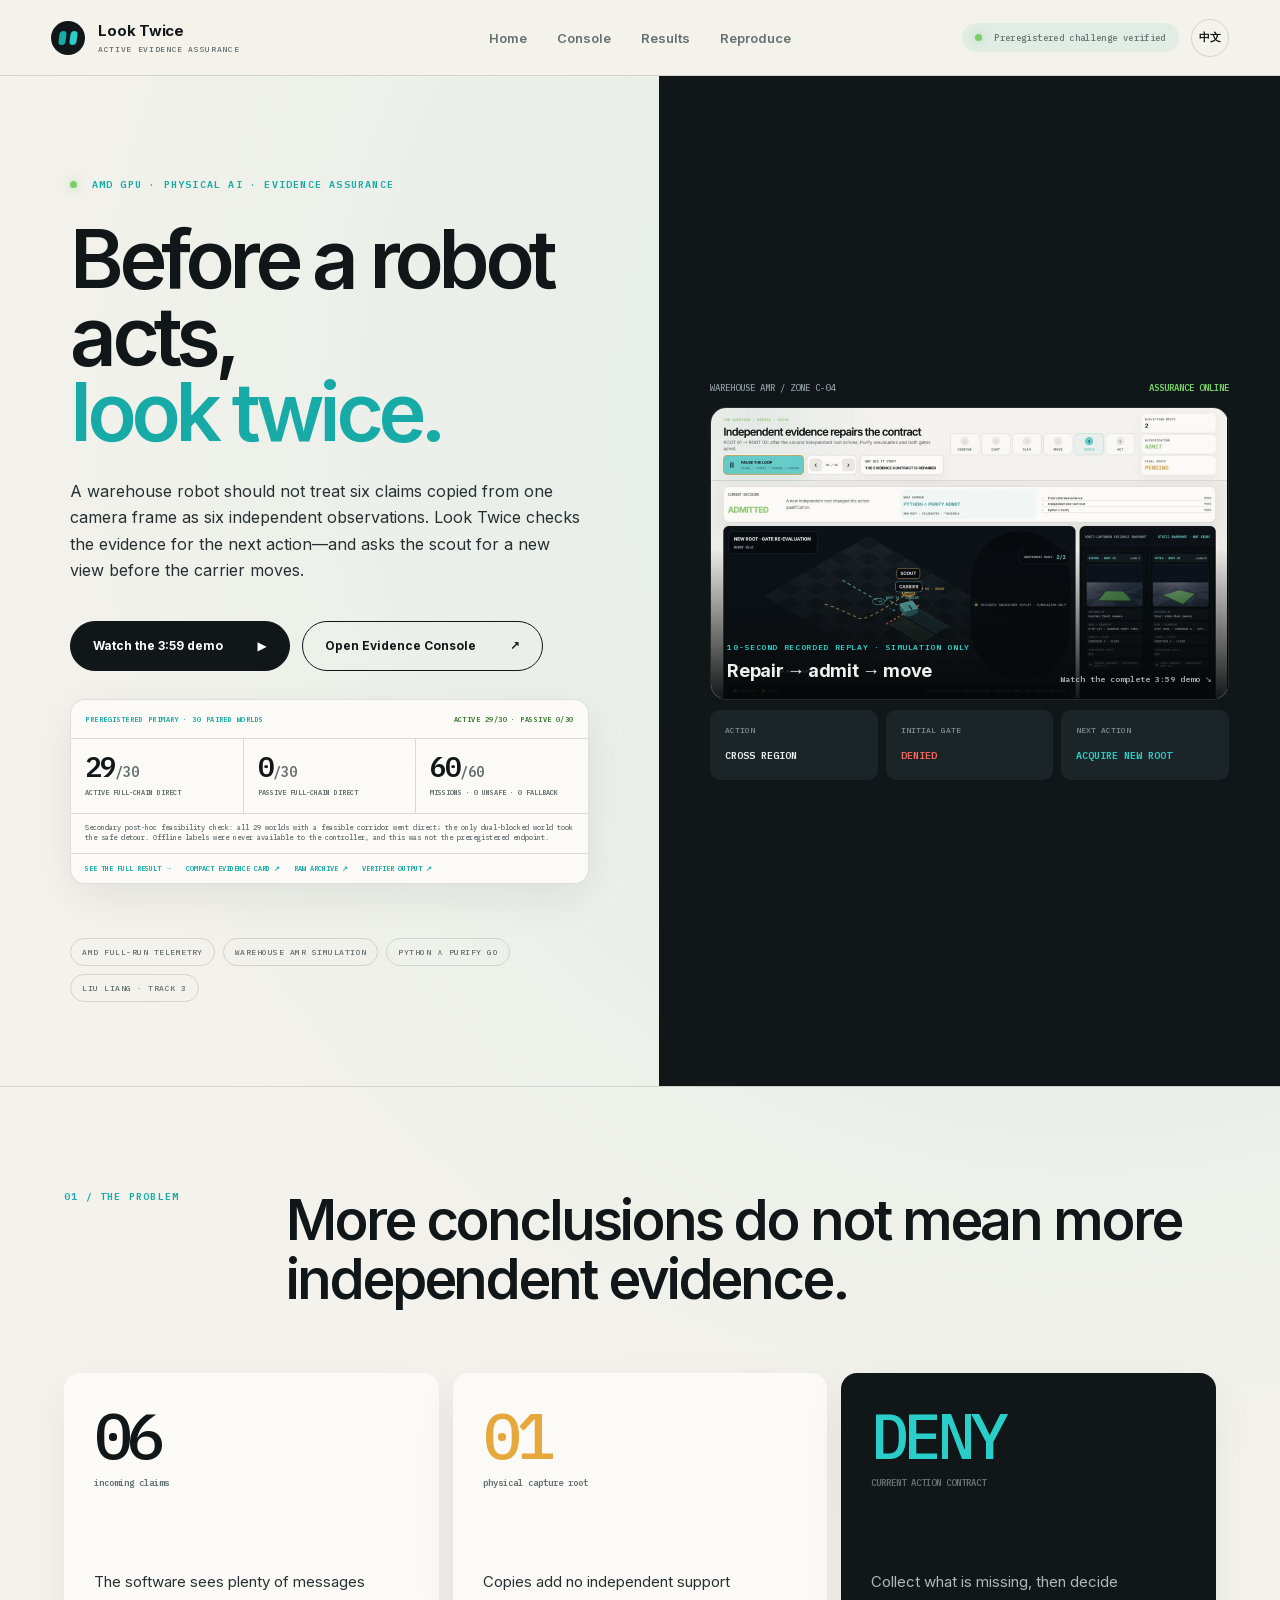
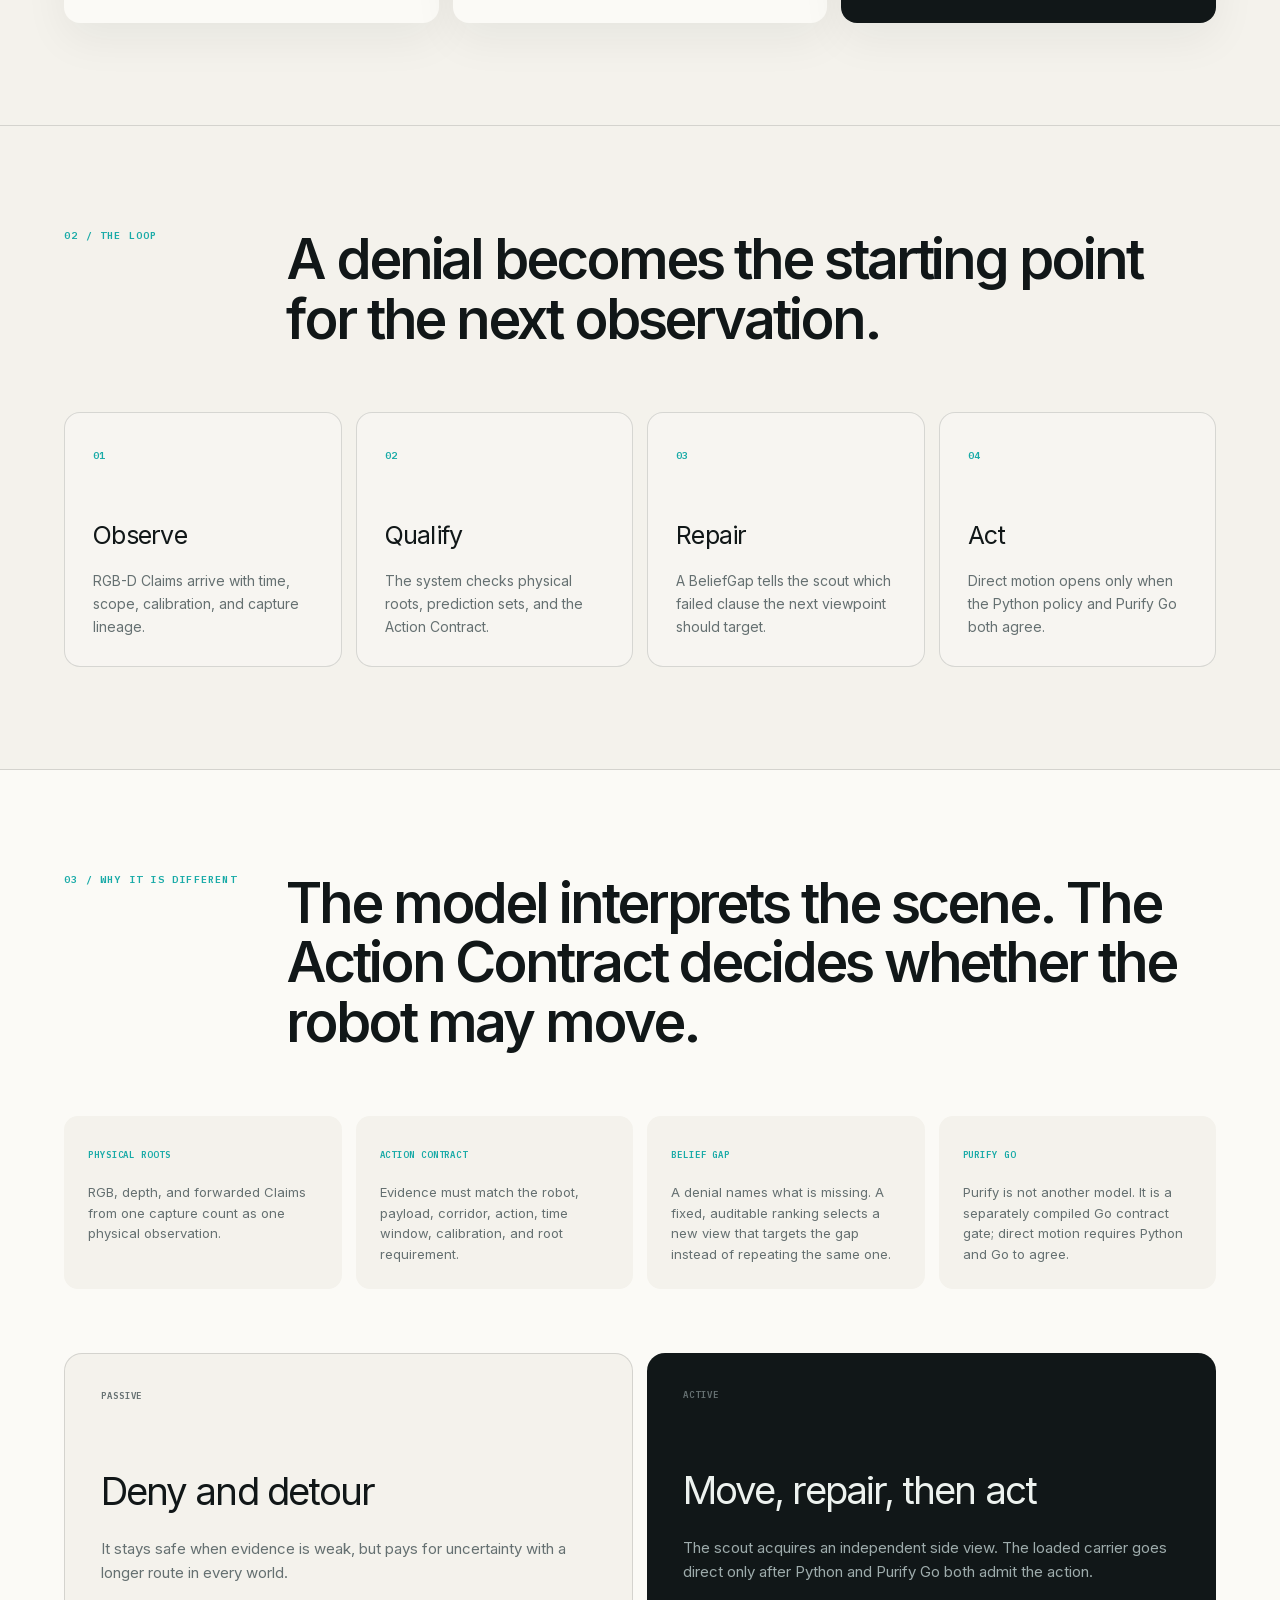
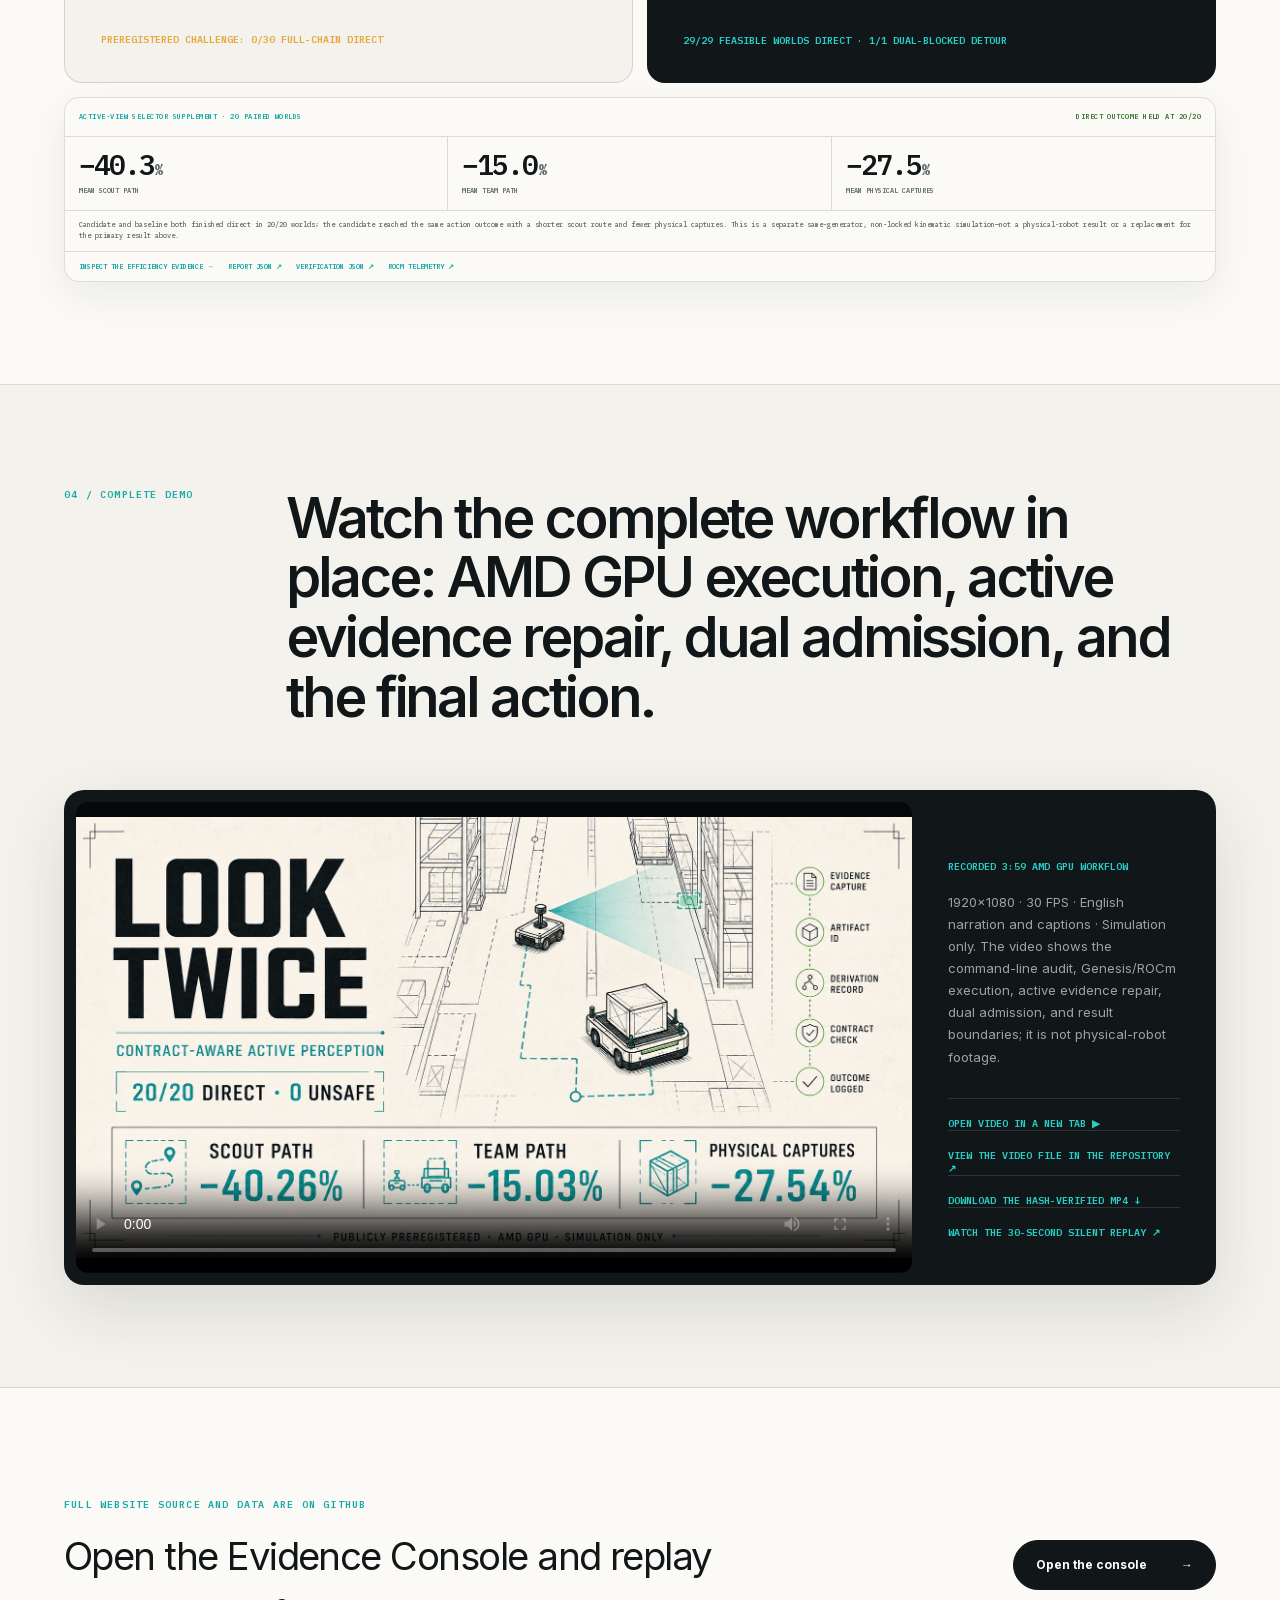
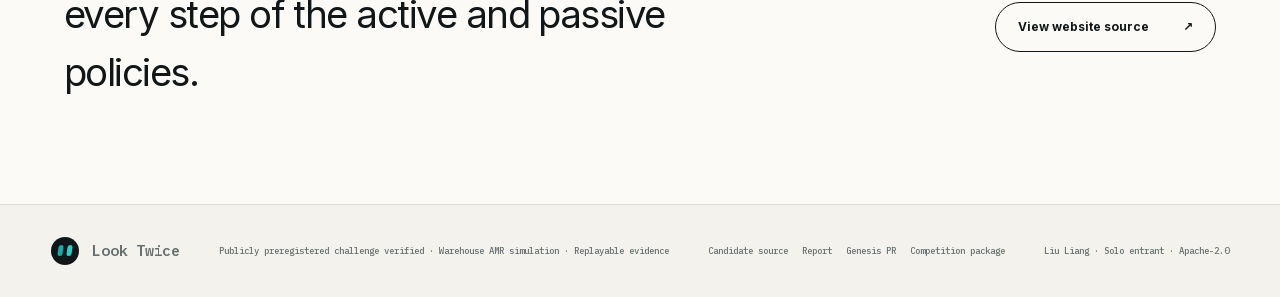
==== commit ab1d8df2: "Publish Look Twice motion proof" ====
--- a/index.html
+++ b/index.html
@@ -1,4 +1,4 @@
-<!DOCTYPE html><html lang="en"><head><meta charSet="utf-8"/><meta name="viewport" content="width=device-width, initial-scale=1"/><link rel="stylesheet" href="/assets/index-BOozi802.css" data-rsc-css-href="/assets/index-BOozi802.css" data-precedence="vite-rsc/importer-resources"/><link rel="modulepreload" href="/assets/layout-segment-context-E_4kOkoW.js" crossorigin=""/><link rel="modulepreload" href="/assets/rolldown-runtime-hePW80VL.js" crossorigin=""/><link rel="modulepreload" href="/assets/framework-DLP1zmWw.js" crossorigin=""/><link rel="modulepreload" href="/assets/index-CSSWKde1.js" crossorigin=""/><link rel="modulepreload" href="/assets/SiteShell-BYHlocYs.js" crossorigin=""/><link rel="modulepreload" href="/assets/page-xUkJDL1H.js" crossorigin=""/><link rel="modulepreload" href="/assets/challengeEvidence-6GPjo4Oe.js" crossorigin=""/><link rel="modulepreload" href="/assets/contractProgressEvidence-COzXD3Cu.js" crossorigin=""/><title>Look Twice — Action-Ready Evidence for Warehouse Robots</title><meta name="description" content="Look Twice checks whether warehouse evidence is independent, calibrated, and sufficient for the next action, then actively repairs what is missing on AMD Radeon and ROCm."/><meta property="og:title" content="Look Twice — Action-Ready Evidence for Warehouse Robots"/><meta property="og:description" content="Physical-root lineage, Action Contracts, and BeliefGap-driven repair. In a preregistered 30-world simulation, active went direct in 29/30 worlds versus passive 0/30."/><meta property="og:url" content="https://eason4kim-rocket.github.io/"/><meta property="og:type" content="website"/><meta property="og:image" content="https://eason4kim-rocket.github.io/og-contract-progress.png"/><meta property="og:image:width" content="1726"/><meta property="og:image:height" content="911"/><meta property="og:image:alt" content="Look Twice warehouse action assurance on AMD Radeon and ROCm simulation"/><meta name="twitter:card" content="summary_large_image"/><meta name="twitter:title" content="Look Twice — Action-Ready Evidence for Warehouse Robots"/><meta name="twitter:description" content="Physical-root lineage, Action Contracts, and active evidence repair: 29/30 active direct versus 0/30 passive in a preregistered warehouse simulation."/><meta name="twitter:image" content="https://eason4kim-rocket.github.io/og-contract-progress.png"/><link rel="canonical" href="https://eason4kim-rocket.github.io/"/><script>self.__VINEXT_RSC_PARAMS__={}</script><script>self.__VINEXT_RSC_NAV__={"pathname":"/","searchParams":[]}</script><link rel="modulepreload" href="/assets/index-CSSWKde1.js" />
+<!DOCTYPE html><html lang="en"><head><meta charSet="utf-8"/><meta name="viewport" content="width=device-width, initial-scale=1"/><link rel="stylesheet" href="/assets/index-Bvpl8Iur.css" data-rsc-css-href="/assets/index-Bvpl8Iur.css" data-precedence="vite-rsc/importer-resources"/><link rel="modulepreload" href="/assets/layout-segment-context-BxZzGgNH.js" crossorigin=""/><link rel="modulepreload" href="/assets/rolldown-runtime-hePW80VL.js" crossorigin=""/><link rel="modulepreload" href="/assets/framework-DLP1zmWw.js" crossorigin=""/><link rel="modulepreload" href="/assets/index-CwM3wp-H.js" crossorigin=""/><link rel="modulepreload" href="/assets/SiteShell-DJuR5ArD.js" crossorigin=""/><link rel="modulepreload" href="/assets/page-CEf1QR5_.js" crossorigin=""/><link rel="modulepreload" href="/assets/image-VN5Zs0OU.js" crossorigin=""/><link rel="modulepreload" href="/assets/challengeEvidence-6GPjo4Oe.js" crossorigin=""/><link rel="modulepreload" href="/assets/contractProgressEvidence-COzXD3Cu.js" crossorigin=""/><title>Look Twice — Action-Ready Evidence for Warehouse Robots</title><meta name="description" content="Look Twice checks whether warehouse evidence is independent, calibrated, and sufficient for the next action, then actively repairs what is missing on AMD Radeon and ROCm."/><meta property="og:title" content="Look Twice — Action-Ready Evidence for Warehouse Robots"/><meta property="og:description" content="Physical-root lineage, Action Contracts, and BeliefGap-driven repair. In a preregistered 30-world simulation, active went direct in 29/30 worlds versus passive 0/30."/><meta property="og:url" content="https://eason4kim-rocket.github.io/"/><meta property="og:type" content="website"/><meta property="og:image" content="https://eason4kim-rocket.github.io/og-contract-progress.png"/><meta property="og:image:width" content="1726"/><meta property="og:image:height" content="911"/><meta property="og:image:alt" content="Look Twice warehouse action assurance on AMD Radeon and ROCm simulation"/><meta name="twitter:card" content="summary_large_image"/><meta name="twitter:title" content="Look Twice — Action-Ready Evidence for Warehouse Robots"/><meta name="twitter:description" content="Physical-root lineage, Action Contracts, and active evidence repair: 29/30 active direct versus 0/30 passive in a preregistered warehouse simulation."/><meta name="twitter:image" content="https://eason4kim-rocket.github.io/og-contract-progress.png"/><link rel="canonical" href="https://eason4kim-rocket.github.io/"/><script>self.__VINEXT_RSC_PARAMS__={}</script><script>self.__VINEXT_RSC_NAV__={"pathname":"/","searchParams":[]}</script><link rel="modulepreload" href="/assets/index-CwM3wp-H.js" />
 <link rel="preload" href="/assets/_vinext_fonts/inter-9df0d028785c/inter-7249155f.woff2" as="font" type="font/woff2" crossorigin />
 <link rel="preload" href="/assets/_vinext_fonts/inter-9df0d028785c/inter-e34c5f1b.woff2" as="font" type="font/woff2" crossorigin />
 <link rel="preload" href="/assets/_vinext_fonts/inter-9df0d028785c/inter-6e1a6b2b.woff2" as="font" type="font/woff2" crossorigin />
@@ -229,4 +229,4 @@
 
 .__variable_ibm_plex_mono_0r0e6f2 { --font-mono: 'IBM Plex Mono', sans-serif; }
 </style>
-</head><body class="__variable_inter_0380wzv __variable_ibm_plex_mono_0r0e6f2"><div class="site-shell shell-marketing"><header class="topbar"><a href="/?locale=en" class="brand"><span class="brand-symbol" aria-hidden="true"><i></i><i></i></span><span>Look Twice<small>Active evidence assurance</small></span></a><nav aria-label="Primary navigation"><a href="/?locale=en" class="active">Home</a><a href="/console?locale=en" class="">Console</a><a href="/results?locale=en" class="">Results</a><a href="/reproduce?locale=en" class="">Reproduce</a></nav><div class="top-actions"><span class="status-pill"><i></i> <!-- -->Preregistered challenge verified</span><button type="button" lang="zh-CN" aria-label="Switch to Chinese" title="切换到中文">中文</button></div></header><main><section class="hero section-grid"><div class="hero-copy"><div class="eyebrow"><span class="live-dot"></span> <!-- -->AMD GPU · PHYSICAL AI · EVIDENCE ASSURANCE</div><h1>Before a robot acts,<br/><em>look twice.</em></h1><p class="hero-lead">A warehouse robot should not treat six claims copied from one camera frame as six independent observations. Look Twice checks the evidence for the next action—and asks the scout for a new view before the carrier moves.</p><div class="hero-actions"><a class="button primary" href="#full-demo">Watch the 3:59 demo<span>▶</span></a><a href="/console?locale=en" class="button ghost">Open Evidence Console<span>↗</span></a></div><div class="challenge-proof" aria-label="Preregistered primary result"><div class="challenge-proof-head"><span>PREREGISTERED PRIMARY · 30 PAIRED WORLDS</span><b>ACTIVE 29/30 · PASSIVE 0/30</b></div><div class="challenge-proof-grid"><div><strong>29<small>/30</small></strong><span>active full-chain direct</span></div><div><strong>0<small>/30</small></strong><span>passive full-chain direct</span></div><div><strong>60<small>/60</small></strong><span>missions · 0 unsafe · 0 fallback</span></div></div><p class="challenge-proof-note">Secondary post-hoc feasibility check: all 29 worlds with a feasible corridor went direct; the only dual-blocked world took the safe detour. Offline labels were never available to the controller, and this was not the preregistered endpoint.</p><div class="challenge-proof-links"><a href="/results?locale=en">SEE THE FULL RESULT →</a><a href="https://github.com/eason4kim-rocket/look-twice/blob/v8-contract-progress-nbv/docs/V8_FROZEN_CHALLENGE_JUDGE_CARD.md" target="_blank" rel="noreferrer">COMPACT EVIDENCE CARD ↗</a><a href="https://github.com/eason4kim-rocket/look-twice/releases/download/v8-competition-candidate/v8-frozen-challenge-102500-102529.raw.tar.gz">RAW ARCHIVE ↗</a><a href="https://github.com/eason4kim-rocket/look-twice/releases/download/v8-competition-candidate/v8-frozen-challenge-102500-102529.VERIFICATION.json">VERIFIER OUTPUT ↗</a></div></div><div class="truth-strip"><span>AMD FULL-RUN TELEMETRY</span><span>WAREHOUSE AMR SIMULATION</span><span>PYTHON ∧ PURIFY GO</span><span>LIU LIANG · TRACK 3</span></div></div><div class="hero-system" aria-label="Look Twice system status"><div class="system-head"><span>WAREHOUSE AMR / ZONE C-04</span><b>ASSURANCE ONLINE</b></div><div class="warehouse-map"><div class="rack rack-a">RACK A</div><div class="rack rack-b">RACK B</div><div class="corridor corridor-a"><span>CORRIDOR A</span></div><div class="corridor corridor-b"><span>CORRIDOR B</span><i></i></div><div class="robot-marker"><b>LT</b><span>AMR-07</span></div><div class="scan-cone"></div></div><div class="contract-mini"><div><span>ACTION</span><b>CROSS REGION</b></div><div><span>INITIAL GATE</span><b class="denied">DENIED</b></div><div><span>NEXT ACTION</span><b class="cyan">ACQUIRE NEW ROOT</b></div></div></div></section><section class="section block-section"><div class="section-heading"><span>01 / THE PROBLEM</span><h2>More conclusions do not mean more independent evidence.</h2></div><div class="problem-grid"><article><b>06</b><span>incoming claims</span><p>The software sees plenty of messages</p></article><article class="warning"><b>01</b><span>physical capture root</span><p>Copies add no independent support</p></article><article class="resolution"><b>DENY</b><span>CURRENT ACTION CONTRACT</span><p>Collect what is missing, then decide</p></article></div></section><section class="section flow-section"><div class="section-heading"><span>02 / THE LOOP</span><h2>A denial becomes the starting point for the next observation.</h2></div><div class="flow-grid"><article><span>01</span><h3>Observe</h3><p>RGB-D Claims arrive with time, scope, calibration, and capture lineage.</p></article><article><span>02</span><h3>Qualify</h3><p>The system checks physical roots, prediction sets, and the Action Contract.</p></article><article><span>03</span><h3>Repair</h3><p>A BeliefGap tells the scout which failed clause the next viewpoint should target.</p></article><article><span>04</span><h3>Act</h3><p>Direct motion opens only when the Python policy and Purify Go both agree.</p></article></div></section><section class="section policy-section"><div class="section-heading"><span>03 / WHY IT IS DIFFERENT</span><h2>The model interprets the scene. The Action Contract decides whether the robot may move.</h2></div><div class="platform-row innovation-grid"><div><span>PHYSICAL ROOTS</span><p>RGB, depth, and forwarded Claims from one capture count as one physical observation.</p></div><div><span>ACTION CONTRACT</span><p>Evidence must match the robot, payload, corridor, action, time window, calibration, and root requirement.</p></div><div><span>BELIEF GAP</span><p>A denial names what is missing. A fixed, auditable ranking selects a new view that targets the gap instead of repeating the same one.</p></div><div><span>PURIFY GO</span><p>Purify is not another model. It is a separately compiled Go contract gate; direct motion requires Python and Go to agree.</p></div></div><div class="policy-comparison"><article><span>PASSIVE</span><h3>Deny and detour</h3><p>It stays safe when evidence is weak, but pays for uncertainty with a longer route in every world.</p><b>PREREGISTERED CHALLENGE: 0/30 FULL-CHAIN DIRECT</b></article><article class="active-policy"><span>ACTIVE</span><h3>Move, repair, then act</h3><p>The scout acquires an independent side view. The loaded carrier goes direct only after Python and Purify Go both admit the action.</p><b>29/29 FEASIBLE WORLDS DIRECT · 1/1 DUAL-BLOCKED DETOUR</b></article></div><div class="challenge-proof secondary-proof" aria-label="Active-view selector efficiency supplement"><div class="challenge-proof-head"><span>ACTIVE-VIEW SELECTOR SUPPLEMENT · 20 PAIRED WORLDS</span><b>DIRECT OUTCOME HELD AT 20/20</b></div><div class="challenge-proof-grid"><div><strong>−40.3<small>%</small></strong><span>mean scout path</span></div><div><strong>−15.0<small>%</small></strong><span>mean team path</span></div><div><strong>−27.5<small>%</small></strong><span>mean physical captures</span></div></div><p class="challenge-proof-note">Candidate and baseline both finished direct in 20/20 worlds; the candidate reached the same action outcome with a shorter scout route and fewer physical captures. This is a separate same-generator, non-locked kinematic simulation—not a physical-robot result or a replacement for the primary result above.</p><div class="challenge-proof-links"><a href="/results?locale=en#contract-progress-efficiency">INSPECT THE EFFICIENCY EVIDENCE →</a><a href="/data/source/V8_CONTRACT_PROGRESS_FORMAL_REPORT.json" target="_blank">REPORT JSON ↗</a><a href="/data/source/V8_CONTRACT_PROGRESS_FORMAL_VERIFICATION.json" target="_blank">VERIFICATION JSON ↗</a><a href="/data/source/V8_CONTRACT_PROGRESS_FORMAL_ROCM_TELEMETRY.json" target="_blank">ROCM TELEMETRY ↗</a></div></div></section><section id="full-demo" class="section reel-section"><div class="section-heading"><span>04 / COMPLETE DEMO</span><h2>Watch the complete workflow in place: AMD GPU execution, active evidence repair, dual admission, and the final action.</h2></div><div class="reel-player"><video controls="" playsInline="" preload="metadata" poster="/og-contract-progress.png" aria-label="Look Twice complete 3 minute 59 second English demo"><source src="/media/Look-Twice-V8-Demo.mp4" type="video/mp4"/></video><div><b>RECORDED 3:59 AMD GPU WORKFLOW</b><p>1920×1080 · 30 FPS · English narration and captions · Simulation only. The video shows the command-line audit, Genesis/ROCm execution, active evidence repair, dual admission, and result boundaries; it is not physical-robot footage.</p><a href="/media/Look-Twice-V8-Demo.mp4" target="_blank" rel="noreferrer">OPEN VIDEO IN A NEW TAB ▶</a><a href="https://github.com/eason4kim-rocket/look-twice/blob/v8-contract-progress-nbv/showcase/public/media/Look-Twice-V8-Demo.mp4" target="_blank" rel="noreferrer">VIEW THE VIDEO FILE IN THE REPOSITORY ↗</a><a href="https://github.com/eason4kim-rocket/look-twice/releases/download/v8-competition-candidate/Look-Twice-V8-Demo.mp4">DOWNLOAD THE HASH-VERIFIED MP4 ↓</a><a href="/media/look-twice-replay-30s.mp4" target="_blank" rel="noreferrer">WATCH THE 30-SECOND SILENT REPLAY ↗</a></div></div></section><section class="section cta-band"><div><span>FULL WEBSITE SOURCE AND DATA ARE ON GITHUB</span><h2>Open the Evidence Console and replay every step of the active and passive policies.</h2></div><div class="cta-actions"><a href="/console?locale=en" class="button primary">Open the console<span>→</span></a><a href="https://github.com/eason4kim-rocket/look-twice/tree/v8-contract-progress-nbv/showcase" class="button ghost" target="_blank" rel="noreferrer">View website source<span>↗</span></a></div></section></main><footer><div class="brand compact"><span class="brand-symbol" aria-hidden="true"><i></i><i></i></span><span>Look Twice</span></div><p>Publicly preregistered challenge verified · Warehouse AMR simulation · Replayable evidence</p><nav class="footer-links" aria-label="Public materials"><a href="https://github.com/eason4kim-rocket/look-twice/tree/v8-contract-progress-nbv">Candidate source</a><a href="https://github.com/eason4kim-rocket/look-twice/releases/download/v8-competition-candidate/Look-Twice-V8-Technical-Report.pdf">Report</a><a href="https://github.com/Genesis-Embodied-AI/genesis-world/pull/3184">Genesis PR</a><a href="https://github.com/eason4kim-rocket/Radeon-hackathon-2026-07/tree/submission/track3-liu-liang-look-twice-v8/submissions/Track3-Liu-Liang-Look-Twice">Competition package</a></nav><span>Liu Liang · <!-- -->Solo entrant<!-- --> · Apache-2.0</span></footer></div><script id="_R_">import("/assets/index-CSSWKde1.js")</script></body></html><script>self.__VINEXT_RSC_CHUNKS__=self.__VINEXT_RSC_CHUNKS__||[];self.__VINEXT_RSC_CHUNKS__.push("2:I[\"9174d106898b\",[],\"LanguageProvider\",1]\n3:I[\"8c0f216c4604\",[],\"Children\",1]\n4:I[\"15c18cfaeeff\",[],\"LayoutSegmentProvider\",1]\n5:I[\"8c0f216c4604\",[],\"Slot\",1]\n6:I[\"593f344dc510\",[],\"RedirectBoundary\",1]\n:HL[\"/assets/index-BOozi802.css\",\"style\"]\n")</script><script>self.__VINEXT_RSC_CHUNKS__=self.__VINEXT_RSC_CHUNKS__||[];self.__VINEXT_RSC_CHUNKS__.push("0:{\"__route\":\"route:/\",\"__interceptionContext\":null,\"__layoutIds\":[\"layout:/\"],\"__rootLayout\":\"/\",\"page:/\":\"$L1\",\"layout:/\":[[[[\"$\",\"link\",\"css:/assets/index-BOozi802.css\",{\"rel\":\"stylesheet\",\"precedence\":\"vite-rsc/importer-resources\",\"href\":\"/assets/index-BOozi802.css\",\"data-rsc-css-href\":\"/assets/index-BOozi802.css\"}],\"$undefined\"],[\"$\",\"html\",null,{\"lang\":\"en\",\"suppressHydrationWarning\":true,\"children\":[\"$\",\"body\",null,{\"className\":\"__variable_inter_0380wzv __variable_ibm_plex_mono_0r0e6f2\",\"children\":[\"$\",\"$L2\",null,{\"children\":[\"$\",\"$L3\",null,{}]}]}]}]],null],\"route:/\":[[[\"$\",\"meta\",null,{\"charSet\":\"utf-8\"}],[[\"$\",\"title\",\"0\",{\"children\":\"Look Twice — Action-Ready Evidence for Warehouse Robots\"}],[\"$\",\"meta\",\"1\",{\"name\":\"description\",\"content\":\"Look Twice checks whether warehouse evidence is independent, calibrated, and sufficient for the next action, then actively repairs what is missing on AMD Radeon and ROCm.\"}],[\"$\",\"meta\",\"2\",{\"property\":\"og:title\",\"content\":\"Look Twice — Action-Ready Evidence for Warehouse Robots\"}],[\"$\",\"meta\",\"3\",{\"property\":\"og:description\",\"content\":\"Physical-root lineage, Action Contracts, and BeliefGap-driven repair. In a preregistered 30-world simulation, active went direct in 29/30 worlds versus passive 0/30.\"}],[\"$\",\"meta\",\"4\",{\"property\":\"og:url\",\"content\":\"https://eason4kim-rocket.github.io/\"}],[\"$\",\"meta\",\"5\",{\"property\":\"og:type\",\"content\":\"website\"}],[\"$\",\"meta\",\"6\",{\"property\":\"og:image\",\"content\":\"https://eason4kim-rocket.github.io/og-contract-progress.png\"}],[\"$\",\"meta\",\"7\",{\"property\":\"og:image:width\",\"content\":\"1726\"}],[\"$\",\"meta\",\"8\",{\"property\":\"og:image:height\",\"content\":\"911\"}],[\"$\",\"meta\",\"9\",{\"property\":\"og:image:alt\",\"content\":\"Look Twice warehouse action assurance on AMD Radeon and ROCm simulation\"}],[\"$\",\"meta\",\"10\",{\"name\":\"twitter:card\",\"content\":\"summary_large_image\"}],[\"$\",\"meta\",\"11\",{\"name\":\"twitter:title\",\"content\":\"Look Twice — Action-Ready Evidence for Warehouse Robots\"}],[\"$\",\"meta\",\"12\",{\"name\":\"twitter:description\",\"content\":\"Physical-root lineage, Action Contracts, and active evidence repair: 29/30 active direct versus 0/30 passive in a preregistered warehouse simulation.\"}],[\"$\",\"meta\",\"13\",{\"name\":\"twitter:image\",\"content\":\"https://eason4kim-rocket.github.io/og-contract-progress.png\"}],[\"$\",\"link\",\"14\",{\"rel\":\"canonical\",\"href\":\"https://eason4kim-rocket.github.io/\"}]],[[\"$\",\"meta\",\"0\",{\"name\":\"viewport\",\"content\":\"width=device-width, initial-scale=1\"}]]],[\"$\",\"$L4\",null,{\"segmentMap\":{\"children\":[]},\"children\":[\"$\",\"$L5\",null,{\"id\":\"layout:/\",\"parallelSlots\":\"$undefined\",\"children\":[\"$\",\"$L6\",null,{\"children\":[\"$\",\"$L4\",null,{\"segmentMap\":{\"children\":[]},\"children\":[\"$\",\"$L5\",null,{\"id\":\"page:/\"}]}]}]}]}]],\"__layoutFlags\":{\"layout:/\":\"s\"},\"__artifactCompatibility\":{\"schemaVersion\":1,\"graphVersion\":\"app-route-graph:4uhn5s1wvoptc\",\"deploymentVersion\":\"02217f10-1525-4336-b447-273374a91608\",\"appElementsSchemaVersion\":1,\"rscPayloadSchemaVersion\":1,\"rootBoundaryId\":\"/\",\"renderEpoch\":null}}\n")</script><script>self.__VINEXT_RSC_CHUNKS__=self.__VINEXT_RSC_CHUNKS__||[];self.__VINEXT_RSC_CHUNKS__.push("7:I[\"6efdf509a785\",[],\"default\",1]\n1:[\"$\",\"$L7\",null,{\"params\":\"$@8\",\"searchParams\":\"$@9\"}]\n")</script><script>self.__VINEXT_RSC_CHUNKS__=self.__VINEXT_RSC_CHUNKS__||[];self.__VINEXT_RSC_CHUNKS__.push("8:{}\n9:{}\n")</script><script>self.__VINEXT_RSC_DONE__=true</script>+</head><body class="__variable_inter_0380wzv __variable_ibm_plex_mono_0r0e6f2"><div class="site-shell shell-marketing"><header class="topbar"><a href="/?locale=en" class="brand"><span class="brand-symbol" aria-hidden="true"><i></i><i></i></span><span>Look Twice<small>Active evidence assurance</small></span></a><nav aria-label="Primary navigation"><a href="/?locale=en" class="active">Home</a><a href="/console?locale=en" class="">Console</a><a href="/results?locale=en" class="">Results</a><a href="/reproduce?locale=en" class="">Reproduce</a></nav><div class="top-actions"><span class="status-pill"><i></i> <!-- -->Preregistered challenge verified</span><button type="button" lang="zh-CN" aria-label="Switch to Chinese" title="切换到中文">中文</button></div></header><main><section class="hero section-grid"><div class="hero-copy"><div class="eyebrow"><span class="live-dot"></span> <!-- -->AMD GPU · PHYSICAL AI · EVIDENCE ASSURANCE</div><h1>Before a robot acts,<br/><em>look twice.</em></h1><p class="hero-lead">A warehouse robot should not treat six claims copied from one camera frame as six independent observations. Look Twice checks the evidence for the next action—and asks the scout for a new view before the carrier moves.</p><div class="hero-actions"><a class="button primary" href="#full-demo">Watch the 3:59 demo<span>▶</span></a><a href="/console?locale=en" class="button ghost">Open Evidence Console<span>↗</span></a></div><div class="challenge-proof" aria-label="Preregistered primary result"><div class="challenge-proof-head"><span>PREREGISTERED PRIMARY · 30 PAIRED WORLDS</span><b>ACTIVE 29/30 · PASSIVE 0/30</b></div><div class="challenge-proof-grid"><div><strong>29<small>/30</small></strong><span>active full-chain direct</span></div><div><strong>0<small>/30</small></strong><span>passive full-chain direct</span></div><div><strong>60<small>/60</small></strong><span>missions · 0 unsafe · 0 fallback</span></div></div><p class="challenge-proof-note">Secondary post-hoc feasibility check: all 29 worlds with a feasible corridor went direct; the only dual-blocked world took the safe detour. Offline labels were never available to the controller, and this was not the preregistered endpoint.</p><div class="challenge-proof-links"><a href="/results?locale=en">SEE THE FULL RESULT →</a><a href="https://github.com/eason4kim-rocket/look-twice/blob/v8-contract-progress-nbv/docs/V8_FROZEN_CHALLENGE_JUDGE_CARD.md" target="_blank" rel="noreferrer">COMPACT EVIDENCE CARD ↗</a><a href="https://github.com/eason4kim-rocket/look-twice/releases/download/v8-competition-candidate/v8-frozen-challenge-102500-102529.raw.tar.gz">RAW ARCHIVE ↗</a><a href="https://github.com/eason4kim-rocket/look-twice/releases/download/v8-competition-candidate/v8-frozen-challenge-102500-102529.VERIFICATION.json">VERIFIER OUTPUT ↗</a></div></div><div class="truth-strip"><span>AMD FULL-RUN TELEMETRY</span><span>WAREHOUSE AMR SIMULATION</span><span>PYTHON ∧ PURIFY GO</span><span>LIU LIANG · TRACK 3</span></div></div><div class="hero-system" aria-label="Look Twice system status"><div class="system-head"><span>WAREHOUSE AMR / ZONE C-04</span><b>ASSURANCE ONLINE</b></div><a class="hero-proof" href="#full-demo" aria-label="Watch the 10-second repair-to-action replay, then open the complete demo"><video autoPlay="" muted="" loop="" playsInline="" preload="metadata" poster="/media/look-twice-replay-30s.poster.webp" aria-hidden="true"><source src="/media/look-twice-repair-to-action-10s.mp4" type="video/mp4"/></video><img src="/media/look-twice-replay-30s.poster.webp" alt="" width="1920" height="1080" loading="lazy" decoding="async" srcSet="/media/look-twice-replay-30s.poster.webp 640w, /media/look-twice-replay-30s.poster.webp 750w, /media/look-twice-replay-30s.poster.webp 828w, /media/look-twice-replay-30s.poster.webp 1080w, /media/look-twice-replay-30s.poster.webp 1200w, /media/look-twice-replay-30s.poster.webp 1920w, /media/look-twice-replay-30s.poster.webp 2048w, /media/look-twice-replay-30s.poster.webp 3840w" class="hero-proof-poster" data-nimg="1" aria-hidden="true"/><span class="hero-proof-label"><small>10-SECOND RECORDED REPLAY · SIMULATION ONLY</small><b>Repair → admit → move</b><i>Watch the complete 3:59 demo ↘</i></span></a><div class="contract-mini"><div><span>ACTION</span><b>CROSS REGION</b></div><div><span>INITIAL GATE</span><b class="denied">DENIED</b></div><div><span>NEXT ACTION</span><b class="cyan">ACQUIRE NEW ROOT</b></div></div></div></section><section class="section block-section"><div class="section-heading"><span>01 / THE PROBLEM</span><h2>More conclusions do not mean more independent evidence.</h2></div><div class="problem-grid"><article><b>06</b><span>incoming claims</span><p>The software sees plenty of messages</p></article><article class="warning"><b>01</b><span>physical capture root</span><p>Copies add no independent support</p></article><article class="resolution"><b>DENY</b><span>CURRENT ACTION CONTRACT</span><p>Collect what is missing, then decide</p></article></div></section><section class="section flow-section"><div class="section-heading"><span>02 / THE LOOP</span><h2>A denial becomes the starting point for the next observation.</h2></div><div class="flow-grid"><article><span>01</span><h3>Observe</h3><p>RGB-D Claims arrive with time, scope, calibration, and capture lineage.</p></article><article><span>02</span><h3>Qualify</h3><p>The system checks physical roots, prediction sets, and the Action Contract.</p></article><article><span>03</span><h3>Repair</h3><p>A BeliefGap tells the scout which failed clause the next viewpoint should target.</p></article><article><span>04</span><h3>Act</h3><p>Direct motion opens only when the Python policy and Purify Go both agree.</p></article></div></section><section class="section policy-section"><div class="section-heading"><span>03 / WHY IT IS DIFFERENT</span><h2>The model interprets the scene. The Action Contract decides whether the robot may move.</h2></div><div class="platform-row innovation-grid"><div><span>PHYSICAL ROOTS</span><p>RGB, depth, and forwarded Claims from one capture count as one physical observation.</p></div><div><span>ACTION CONTRACT</span><p>Evidence must match the robot, payload, corridor, action, time window, calibration, and root requirement.</p></div><div><span>BELIEF GAP</span><p>A denial names what is missing. A fixed, auditable ranking selects a new view that targets the gap instead of repeating the same one.</p></div><div><span>PURIFY GO</span><p>Purify is not another model. It is a separately compiled Go contract gate; direct motion requires Python and Go to agree.</p></div></div><div class="policy-comparison"><article><span>PASSIVE</span><h3>Deny and detour</h3><p>It stays safe when evidence is weak, but pays for uncertainty with a longer route in every world.</p><b>PREREGISTERED CHALLENGE: 0/30 FULL-CHAIN DIRECT</b></article><article class="active-policy"><span>ACTIVE</span><h3>Move, repair, then act</h3><p>The scout acquires an independent side view. The loaded carrier goes direct only after Python and Purify Go both admit the action.</p><b>29/29 FEASIBLE WORLDS DIRECT · 1/1 DUAL-BLOCKED DETOUR</b></article></div><div class="challenge-proof secondary-proof" aria-label="Active-view selector efficiency supplement"><div class="challenge-proof-head"><span>ACTIVE-VIEW SELECTOR SUPPLEMENT · 20 PAIRED WORLDS</span><b>DIRECT OUTCOME HELD AT 20/20</b></div><div class="challenge-proof-grid"><div><strong>−40.3<small>%</small></strong><span>mean scout path</span></div><div><strong>−15.0<small>%</small></strong><span>mean team path</span></div><div><strong>−27.5<small>%</small></strong><span>mean physical captures</span></div></div><p class="challenge-proof-note">Candidate and baseline both finished direct in 20/20 worlds; the candidate reached the same action outcome with a shorter scout route and fewer physical captures. This is a separate same-generator, non-locked kinematic simulation—not a physical-robot result or a replacement for the primary result above.</p><div class="challenge-proof-links"><a href="/results?locale=en#contract-progress-efficiency">INSPECT THE EFFICIENCY EVIDENCE →</a><a href="/data/source/V8_CONTRACT_PROGRESS_FORMAL_REPORT.json" target="_blank">REPORT JSON ↗</a><a href="/data/source/V8_CONTRACT_PROGRESS_FORMAL_VERIFICATION.json" target="_blank">VERIFICATION JSON ↗</a><a href="/data/source/V8_CONTRACT_PROGRESS_FORMAL_ROCM_TELEMETRY.json" target="_blank">ROCM TELEMETRY ↗</a></div></div></section><section id="full-demo" class="section reel-section"><div class="section-heading"><span>04 / COMPLETE DEMO</span><h2>Watch the complete workflow in place: AMD GPU execution, active evidence repair, dual admission, and the final action.</h2></div><div class="reel-player"><video controls="" playsInline="" preload="metadata" poster="/og-contract-progress.png" aria-label="Look Twice complete 3 minute 59 second English demo"><source src="/media/Look-Twice-V8-Demo.mp4" type="video/mp4"/></video><div><b>RECORDED 3:59 AMD GPU WORKFLOW</b><p>1920×1080 · 30 FPS · English narration and captions · Simulation only. The video shows the command-line audit, Genesis/ROCm execution, active evidence repair, dual admission, and result boundaries; it is not physical-robot footage.</p><a href="/media/Look-Twice-V8-Demo.mp4" target="_blank" rel="noreferrer">OPEN VIDEO IN A NEW TAB ▶</a><a href="https://github.com/eason4kim-rocket/look-twice/blob/v8-contract-progress-nbv/showcase/public/media/Look-Twice-V8-Demo.mp4" target="_blank" rel="noreferrer">VIEW THE VIDEO FILE IN THE REPOSITORY ↗</a><a href="https://github.com/eason4kim-rocket/look-twice/releases/download/v8-competition-candidate/Look-Twice-V8-Demo.mp4">DOWNLOAD THE HASH-VERIFIED MP4 ↓</a><a href="/media/look-twice-replay-30s.mp4" target="_blank" rel="noreferrer">WATCH THE 30-SECOND SILENT REPLAY ↗</a></div></div></section><section class="section cta-band"><div><span>FULL WEBSITE SOURCE AND DATA ARE ON GITHUB</span><h2>Open the Evidence Console and replay every step of the active and passive policies.</h2></div><div class="cta-actions"><a href="/console?locale=en" class="button primary">Open the console<span>→</span></a><a href="https://github.com/eason4kim-rocket/look-twice/tree/v8-contract-progress-nbv/showcase" class="button ghost" target="_blank" rel="noreferrer">View website source<span>↗</span></a></div></section></main><footer><div class="brand compact"><span class="brand-symbol" aria-hidden="true"><i></i><i></i></span><span>Look Twice</span></div><p>Publicly preregistered challenge verified · Warehouse AMR simulation · Replayable evidence</p><nav class="footer-links" aria-label="Public materials"><a href="https://github.com/eason4kim-rocket/look-twice/tree/v8-contract-progress-nbv">Candidate source</a><a href="https://github.com/eason4kim-rocket/look-twice/releases/download/v8-competition-candidate/Look-Twice-V8-Technical-Report.pdf">Report</a><a href="https://github.com/Genesis-Embodied-AI/genesis-world/pull/3184">Genesis PR</a><a href="https://github.com/eason4kim-rocket/Radeon-hackathon-2026-07/tree/submission/track3-liu-liang-look-twice-v8/submissions/Track3-Liu-Liang-Look-Twice">Competition package</a></nav><span>Liu Liang · <!-- -->Solo entrant<!-- --> · Apache-2.0</span></footer></div><script id="_R_">import("/assets/index-CwM3wp-H.js")</script></body></html><script>self.__VINEXT_RSC_CHUNKS__=self.__VINEXT_RSC_CHUNKS__||[];self.__VINEXT_RSC_CHUNKS__.push("2:I[\"9174d106898b\",[],\"LanguageProvider\",1]\n3:I[\"8c0f216c4604\",[],\"Children\",1]\n4:I[\"15c18cfaeeff\",[],\"LayoutSegmentProvider\",1]\n5:I[\"8c0f216c4604\",[],\"Slot\",1]\n6:I[\"593f344dc510\",[],\"RedirectBoundary\",1]\n:HL[\"/assets/index-Bvpl8Iur.css\",\"style\"]\n")</script><script>self.__VINEXT_RSC_CHUNKS__=self.__VINEXT_RSC_CHUNKS__||[];self.__VINEXT_RSC_CHUNKS__.push("0:{\"__route\":\"route:/\",\"__interceptionContext\":null,\"__layoutIds\":[\"layout:/\"],\"__rootLayout\":\"/\",\"page:/\":\"$L1\",\"layout:/\":[[[[\"$\",\"link\",\"css:/assets/index-Bvpl8Iur.css\",{\"rel\":\"stylesheet\",\"precedence\":\"vite-rsc/importer-resources\",\"href\":\"/assets/index-Bvpl8Iur.css\",\"data-rsc-css-href\":\"/assets/index-Bvpl8Iur.css\"}],\"$undefined\"],[\"$\",\"html\",null,{\"lang\":\"en\",\"suppressHydrationWarning\":true,\"children\":[\"$\",\"body\",null,{\"className\":\"__variable_inter_0380wzv __variable_ibm_plex_mono_0r0e6f2\",\"children\":[\"$\",\"$L2\",null,{\"children\":[\"$\",\"$L3\",null,{}]}]}]}]],null],\"route:/\":[[[\"$\",\"meta\",null,{\"charSet\":\"utf-8\"}],[[\"$\",\"title\",\"0\",{\"children\":\"Look Twice — Action-Ready Evidence for Warehouse Robots\"}],[\"$\",\"meta\",\"1\",{\"name\":\"description\",\"content\":\"Look Twice checks whether warehouse evidence is independent, calibrated, and sufficient for the next action, then actively repairs what is missing on AMD Radeon and ROCm.\"}],[\"$\",\"meta\",\"2\",{\"property\":\"og:title\",\"content\":\"Look Twice — Action-Ready Evidence for Warehouse Robots\"}],[\"$\",\"meta\",\"3\",{\"property\":\"og:description\",\"content\":\"Physical-root lineage, Action Contracts, and BeliefGap-driven repair. In a preregistered 30-world simulation, active went direct in 29/30 worlds versus passive 0/30.\"}],[\"$\",\"meta\",\"4\",{\"property\":\"og:url\",\"content\":\"https://eason4kim-rocket.github.io/\"}],[\"$\",\"meta\",\"5\",{\"property\":\"og:type\",\"content\":\"website\"}],[\"$\",\"meta\",\"6\",{\"property\":\"og:image\",\"content\":\"https://eason4kim-rocket.github.io/og-contract-progress.png\"}],[\"$\",\"meta\",\"7\",{\"property\":\"og:image:width\",\"content\":\"1726\"}],[\"$\",\"meta\",\"8\",{\"property\":\"og:image:height\",\"content\":\"911\"}],[\"$\",\"meta\",\"9\",{\"property\":\"og:image:alt\",\"content\":\"Look Twice warehouse action assurance on AMD Radeon and ROCm simulation\"}],[\"$\",\"meta\",\"10\",{\"name\":\"twitter:card\",\"content\":\"summary_large_image\"}],[\"$\",\"meta\",\"11\",{\"name\":\"twitter:title\",\"content\":\"Look Twice — Action-Ready Evidence for Warehouse Robots\"}],[\"$\",\"meta\",\"12\",{\"name\":\"twitter:description\",\"content\":\"Physical-root lineage, Action Contracts, and active evidence repair: 29/30 active direct versus 0/30 passive in a preregistered warehouse simulation.\"}],[\"$\",\"meta\",\"13\",{\"name\":\"twitter:image\",\"content\":\"https://eason4kim-rocket.github.io/og-contract-progress.png\"}],[\"$\",\"link\",\"14\",{\"rel\":\"canonical\",\"href\":\"https://eason4kim-rocket.github.io/\"}]],[[\"$\",\"meta\",\"0\",{\"name\":\"viewport\",\"content\":\"width=device-width, initial-scale=1\"}]]],[\"$\",\"$L4\",null,{\"segmentMap\":{\"children\":[]},\"children\":[\"$\",\"$L5\",null,{\"id\":\"layout:/\",\"parallelSlots\":\"$undefined\",\"children\":[\"$\",\"$L6\",null,{\"children\":[\"$\",\"$L4\",null,{\"segmentMap\":{\"children\":[]},\"children\":[\"$\",\"$L5\",null,{\"id\":\"page:/\"}]}]}]}]}]],\"__layoutFlags\":{\"layout:/\":\"s\"},\"__artifactCompatibility\":{\"schemaVersion\":1,\"graphVersion\":\"app-route-graph:4uhn5s1wvoptc\",\"deploymentVersion\":\"e2bcc16d-5df2-4c84-8731-7a4866f7b412\",\"appElementsSchemaVersion\":1,\"rscPayloadSchemaVersion\":1,\"rootBoundaryId\":\"/\",\"renderEpoch\":null}}\n")</script><script>self.__VINEXT_RSC_CHUNKS__=self.__VINEXT_RSC_CHUNKS__||[];self.__VINEXT_RSC_CHUNKS__.push("7:I[\"6efdf509a785\",[],\"default\",1]\n1:[\"$\",\"$L7\",null,{\"params\":\"$@8\",\"searchParams\":\"$@9\"}]\n")</script><script>self.__VINEXT_RSC_CHUNKS__=self.__VINEXT_RSC_CHUNKS__||[];self.__VINEXT_RSC_CHUNKS__.push("8:{}\n9:{}\n")</script><script>self.__VINEXT_RSC_DONE__=true</script>
--- a/assets/index-Bvpl8Iur.css
+++ b/assets/index-Bvpl8Iur.css
@@ -0,0 +1,2 @@
+/*! tailwindcss v4.2.1 | MIT License | https://tailwindcss.com */
+@layer theme{:root,:host{--font-sans:ui-sans-serif, system-ui, sans-serif, "Apple Color Emoji", "Segoe UI Emoji", "Segoe UI Symbol", "Noto Color Emoji";--font-mono:ui-monospace, SFMono-Regular, Menlo, Monaco, Consolas, "Liberation Mono", "Courier New", monospace;--spacing:.25rem;--default-font-family:var(--font-sans);--default-mono-font-family:var(--font-mono)}}@layer base{*,:after,:before,::backdrop{box-sizing:border-box;border:0 solid;margin:0;padding:0}::file-selector-button{box-sizing:border-box;border:0 solid;margin:0;padding:0}html,:host{-webkit-text-size-adjust:100%;tab-size:4;line-height:1.5;font-family:var(--default-font-family,ui-sans-serif, system-ui, sans-serif, "Apple Color Emoji", "Segoe UI Emoji", "Segoe UI Symbol", "Noto Color Emoji");font-feature-settings:var(--default-font-feature-settings,normal);font-variation-settings:var(--default-font-variation-settings,normal);-webkit-tap-highlight-color:transparent}hr{height:0;color:inherit;border-top-width:1px}abbr:where([title]){-webkit-text-decoration:underline dotted;text-decoration:underline dotted}h1,h2,h3,h4,h5,h6{font-size:inherit;font-weight:inherit}a{color:inherit;-webkit-text-decoration:inherit;-webkit-text-decoration:inherit;-webkit-text-decoration:inherit;-webkit-text-decoration:inherit;text-decoration:inherit}b,strong{font-weight:bolder}code,kbd,samp,pre{font-family:var(--default-mono-font-family,ui-monospace, SFMono-Regular, Menlo, Monaco, Consolas, "Liberation Mono", "Courier New", monospace);font-feature-settings:var(--default-mono-font-feature-settings,normal);font-variation-settings:var(--default-mono-font-variation-settings,normal);font-size:1em}small{font-size:80%}sub,sup{vertical-align:baseline;font-size:75%;line-height:0;position:relative}sub{bottom:-.25em}sup{top:-.5em}table{text-indent:0;border-color:inherit;border-collapse:collapse}:-moz-focusring{outline:auto}progress{vertical-align:baseline}summary{display:list-item}ol,ul,menu{list-style:none}img,svg,video,canvas,audio,iframe,embed,object{vertical-align:middle;display:block}img,video{max-width:100%;height:auto}button,input,select,optgroup,textarea{font:inherit;font-feature-settings:inherit;font-variation-settings:inherit;letter-spacing:inherit;color:inherit;opacity:1;background-color:#0000;border-radius:0}::file-selector-button{font:inherit;font-feature-settings:inherit;font-variation-settings:inherit;letter-spacing:inherit;color:inherit;opacity:1;background-color:#0000;border-radius:0}:where(select:is([multiple],[size])) optgroup{font-weight:bolder}:where(select:is([multiple],[size])) optgroup option{padding-inline-start:20px}::file-selector-button{margin-inline-end:4px}::placeholder{opacity:1}@supports (not ((-webkit-appearance:-apple-pay-button))) or (contain-intrinsic-size:1px){::placeholder{color:currentColor}@supports (color:color-mix(in lab, red, red)){::placeholder{color:color-mix(in oklab, currentcolor 50%, transparent)}}}textarea{resize:vertical}::-webkit-search-decoration{-webkit-appearance:none}::-webkit-date-and-time-value{min-height:1lh;text-align:inherit}::-webkit-datetime-edit{display:inline-flex}::-webkit-datetime-edit-fields-wrapper{padding:0}::-webkit-datetime-edit{padding-block:0}::-webkit-datetime-edit-year-field{padding-block:0}::-webkit-datetime-edit-month-field{padding-block:0}::-webkit-datetime-edit-day-field{padding-block:0}::-webkit-datetime-edit-hour-field{padding-block:0}::-webkit-datetime-edit-minute-field{padding-block:0}::-webkit-datetime-edit-second-field{padding-block:0}::-webkit-datetime-edit-millisecond-field{padding-block:0}::-webkit-datetime-edit-meridiem-field{padding-block:0}::-webkit-calendar-picker-indicator{line-height:1}:-moz-ui-invalid{box-shadow:none}button,input:where([type=button],[type=reset],[type=submit]){appearance:button}::file-selector-button{appearance:button}::-webkit-inner-spin-button{height:auto}::-webkit-outer-spin-button{height:auto}[hidden]:where(:not([hidden=until-found])){display:none!important}}@layer components;@layer utilities{.visible{visibility:visible}.fixed{position:fixed}.static{position:static}.start{inset-inline-start:var(--spacing)}.end{inset-inline-end:var(--spacing)}.container{width:100%}@media (width>=40rem){.container{max-width:40rem}}@media (width>=48rem){.container{max-width:48rem}}@media (width>=64rem){.container{max-width:64rem}}@media (width>=80rem){.container{max-width:80rem}}@media (width>=96rem){.container{max-width:96rem}}.hidden{display:none}}:root{--ink:#111718;--ink-soft:#263033;--paper:#f4f2ec;--paper-raised:#fbfaf6;--paper-muted:#e8e6df;--panel:#172023;--panel-2:#202a2d;--line:#11171824;--line-dark:#dae7e624;--muted:#657071;--cyan:#18aaa7;--cyan-bright:#29cec8;--green:#79cf67;--amber:#e6a83d;--red:#ef695d;--shadow:0 24px 70px #141f1f1f}*{box-sizing:border-box}html{background:var(--paper);scroll-behavior:smooth}body{background:var(--paper);color:var(--ink);font-family:var(--font-inter), system-ui, sans-serif;text-rendering:optimizelegibility;margin:0}a{color:inherit;text-decoration:none}button,select{font:inherit}button,a{-webkit-tap-highlight-color:transparent}.site-shell{min-height:100vh}.shell-marketing{background:radial-gradient(circle at 85% 8%, #18aaa717, transparent 24%), var(--paper)}.shell-console{background:radial-gradient(circle at 85% 8%, #18aaa714, transparent 24%), var(--paper);color:var(--ink)}.topbar{z-index:30;border-bottom:1px solid var(--line);-webkit-backdrop-filter:blur(20px);backdrop-filter:blur(20px);background:#f4f2ece6;grid-template-columns:1fr auto 1fr;align-items:center;height:76px;padding:0 clamp(22px,4vw,72px);display:grid;position:sticky;top:0}.shell-console .topbar{border-color:var(--line);background:#f4f2eceb}.brand{align-items:center;gap:13px;width:max-content;display:inline-flex}.brand>span:last-child{letter-spacing:-.015em;font-size:15px;font-weight:680}.brand small{color:var(--muted);font:500 8px/1.2 var(--font-mono);letter-spacing:.08em;text-transform:uppercase;margin-top:2px;display:block}.brand-symbol{background:var(--ink);border-radius:50%;justify-content:center;align-items:center;gap:4px;width:34px;height:34px;display:inline-flex;position:relative}.shell-console .brand-symbol{background:var(--ink)}.brand-symbol i{background:var(--cyan);border-radius:5px;width:7px;height:14px;transform:skew(-8deg)}.brand-symbol i:last-child{background:var(--cyan-bright)}.topbar nav{align-items:center;gap:30px;display:flex}.topbar nav a{color:var(--muted);padding:28px 0 25px;font-size:13px;font-weight:600;position:relative}.topbar nav a:after{content:"";background:var(--cyan);height:2px;transition:transform .18s;position:absolute;bottom:-1px;left:0;right:0;transform:scaleX(0)}.topbar nav a:hover,.topbar nav a.active{color:inherit}.topbar nav a.active:after{transform:scaleX(1)}.top-actions{justify-self:end;align-items:center;gap:12px;display:flex}.top-actions button{border:1px solid var(--line);width:38px;height:38px;color:inherit;cursor:pointer;font:600 11px var(--font-mono);background:0 0;border-radius:50%}.shell-console .top-actions button{border-color:var(--line)}.status-pill{color:var(--muted);font:500 9px var(--font-mono);letter-spacing:.04em;background:#18aaa714;border-radius:999px;padding:9px 13px}.status-pill i,.live-dot{background:var(--green);border-radius:50%;width:7px;height:7px;margin-right:7px;display:inline-block;box-shadow:0 0 10px #79cf67a6}.hero{border-bottom:1px solid var(--line);grid-template-columns:minmax(0,1.03fr) minmax(460px,.97fr);align-items:stretch;min-height:720px;display:grid}.hero-copy{flex-direction:column;justify-content:center;padding:clamp(80px,8vw,136px) clamp(28px,5.5vw,96px) 84px;display:flex}.eyebrow,.section-heading>span,.cta-band>div>span{color:var(--cyan);font:600 10px var(--font-mono);letter-spacing:.12em;text-transform:uppercase}h1{letter-spacing:-.07em;max-width:850px;margin:30px 0 28px;font-size:clamp(58px,6.4vw,104px);font-weight:580;line-height:.93}h1 em{color:var(--cyan);font-style:normal}.hero-lead{max-width:680px;color:var(--ink-soft);margin:0;font-size:clamp(16px,1.25vw,20px);line-height:1.65}.challenge-proof{background:var(--paper-raised);border:1px solid #1117181f;border-radius:15px;max-width:760px;margin-top:28px;overflow:hidden;box-shadow:0 14px 42px #141f1f12}.challenge-proof-head{border-bottom:1px solid var(--line);min-height:39px;color:var(--cyan);font:650 7px/1.4 var(--font-mono);letter-spacing:.065em;justify-content:space-between;align-items:center;gap:12px;padding:0 14px;display:flex}.challenge-proof-head b{color:#397a31;font-weight:650}.challenge-proof-grid{grid-template-columns:repeat(3,minmax(0,1fr));display:grid}.challenge-proof-grid>div{border-right:1px solid var(--line);min-width:0;padding:14px}.challenge-proof-grid>div:last-child{border:0}.challenge-proof-grid strong{color:var(--ink);font:600 28px/1 var(--font-mono);letter-spacing:-.07em;display:block}.challenge-proof-grid strong small{color:var(--muted);letter-spacing:0;font-size:.5em}.challenge-proof-grid strong sup{letter-spacing:0;font-size:.48em}.challenge-proof-grid span{color:var(--muted);font:600 7px/1.45 var(--font-mono);text-transform:uppercase;margin-top:7px;display:block}.challenge-proof-note{border-top:1px solid var(--line);color:var(--muted);font:500 7px/1.55 var(--font-mono);margin:0;padding:9px 14px}.challenge-proof-links{border-top:1px solid var(--line);flex-wrap:wrap;gap:14px;padding:10px 14px;display:flex}.challenge-proof-links a{color:var(--cyan);font:650 7px var(--font-mono)}.hero-actions{gap:12px;margin:38px 0 0;display:flex}.button{border:1px solid var(--ink);border-radius:999px;justify-content:center;align-items:center;gap:34px;min-height:50px;padding:0 22px;font-size:12px;font-weight:700;transition:transform .17s,box-shadow .17s;display:inline-flex}.button:hover{transform:translateY(-2px)}.button.primary{border-color:var(--ink);background:var(--ink);color:#fff}.button.primary:hover{box-shadow:0 12px 30px #11171833}.button.ghost{color:var(--ink)}.truth-strip{flex-wrap:wrap;gap:8px;margin-top:54px;display:flex}.truth-strip span{border:1px solid var(--line);color:var(--muted);font:500 8px var(--font-mono);letter-spacing:.06em;border-radius:999px;padding:8px 11px}.hero-system{background:var(--ink);color:#edf2ef;flex-direction:column;justify-content:center;padding:64px clamp(26px,4vw,68px);display:flex}.system-head{color:#8b999a;font:500 9px var(--font-mono);justify-content:space-between;margin-bottom:14px;display:flex}.system-head b{color:var(--green)}.hero-proof{background:#050809;border:1px solid #dae7e629;border-radius:16px;display:block;position:relative;overflow:hidden;box-shadow:inset 0 0 80px #00000042}.hero-proof video,.hero-proof-poster{aspect-ratio:16/9;object-fit:cover;width:100%;display:block}.hero-proof-poster{display:none}.hero-proof:after{content:"";pointer-events:none;background:linear-gradient(#0000,#050809f0);position:absolute;inset:48% 0 0}.hero-proof-label{z-index:1;grid-template-columns:1fr auto;align-items:end;gap:5px 18px;display:grid;position:absolute;bottom:15px;left:16px;right:16px}.hero-proof-label small{color:var(--cyan-bright);font:650 8px var(--font-mono);letter-spacing:.08em;grid-column:1/-1}.hero-proof-label b{color:#edf2ef;letter-spacing:-.02em;font-size:18px}.hero-proof-label i{color:#a8b5b5;font:550 8px var(--font-mono);font-style:normal}.hero-proof:hover .hero-proof-label i{color:var(--cyan-bright)}.contract-mini{grid-template-columns:repeat(3,1fr);gap:8px;margin-top:10px;display:grid}.contract-mini div{background:#1b2528;border-radius:10px;padding:15px}.contract-mini span{color:#7f8d8f;font:500 8px var(--font-mono);margin-bottom:6px;display:block}.contract-mini b{font:600 10px var(--font-mono)}.denied{color:var(--red)}.cyan{color:var(--cyan-bright)}.section{border-bottom:1px solid var(--line);padding:clamp(80px,8vw,124px) clamp(24px,5vw,88px)}.section-heading{grid-template-columns:190px minmax(0,1fr);align-items:start;gap:32px;display:grid}.section-heading h2{letter-spacing:-.055em;max-width:1000px;margin:0;font-size:clamp(36px,4.4vw,68px);font-weight:560;line-height:1.06}.problem-grid{grid-template-columns:repeat(3,1fr);gap:14px;margin-top:64px;display:grid}.problem-grid article{background:var(--paper-raised);border-radius:16px;flex-direction:column;min-height:250px;padding:30px;display:flex;box-shadow:0 16px 45px #1822220f}.problem-grid b{font:500 64px/1 var(--font-mono);letter-spacing:-.08em}.problem-grid span{color:var(--muted);font:600 9px var(--font-mono);margin-top:10px}.problem-grid p{color:var(--ink-soft);margin:auto 0 0;font-size:15px}.problem-grid .warning b{color:var(--amber)}.problem-grid .resolution{background:var(--ink);color:#fff}.problem-grid .resolution b{color:var(--cyan-bright)}.problem-grid .resolution p{color:#aeb9b9}.flow-grid{grid-template-columns:repeat(4,1fr);gap:14px;margin-top:64px;display:grid}.flow-grid article{border:1px solid var(--line);background:#ffffff47;border-radius:16px;min-height:250px;padding:28px}.flow-grid article>span{color:var(--cyan);font:600 10px var(--font-mono)}.flow-grid h3{letter-spacing:-.03em;margin:52px 0 14px;font-size:25px}.flow-grid p{color:var(--muted);margin:0;font-size:14px;line-height:1.65}.policy-section{background:var(--paper-raised)}.policy-comparison{grid-template-columns:1fr 1fr;gap:14px;margin-top:64px;display:grid}.policy-comparison article{border:1px solid var(--line);background:var(--paper);border-radius:18px;flex-direction:column;min-height:330px;padding:36px;display:flex}.policy-comparison article>span{color:var(--muted);font:600 9px var(--font-mono);letter-spacing:.1em}.policy-comparison h3{letter-spacing:-.05em;margin:62px 0 16px;font-size:clamp(30px,3vw,45px)}.policy-comparison p{max-width:600px;color:var(--muted);margin:0;font-size:15px;line-height:1.65}.policy-comparison b{color:var(--amber);font:600 10px var(--font-mono);margin-top:auto}.policy-comparison .active-policy{background:var(--ink);color:#edf2ef;border:0}.policy-comparison .active-policy p{color:#9eacac}.policy-comparison .active-policy b{color:var(--cyan-bright)}.platform-row{grid-template-columns:repeat(3,1fr);gap:14px;margin-top:14px;display:grid}.platform-row div{background:var(--paper);border-radius:14px;padding:24px}.platform-row span{color:var(--cyan);font:600 9px var(--font-mono);letter-spacing:.1em}.platform-row p{color:var(--muted);margin:18px 0 0;font-size:13px;line-height:1.6}.innovation-grid{grid-template-columns:repeat(4,1fr);margin-top:64px}.secondary-proof{max-width:none;margin-top:14px}.reel-player{background:var(--ink);box-shadow:var(--shadow);border-radius:20px;grid-template-columns:minmax(0,1.65fr) minmax(280px,.35fr);gap:12px;margin-top:64px;padding:12px;display:grid}.reel-player video{aspect-ratio:16/9;background:#050809;border-radius:12px;width:100%;display:block}.reel-player>div{color:#edf2ef;flex-direction:column;justify-content:flex-end;padding:34px 24px;display:flex}.reel-player b,.reel-player a{color:var(--cyan-bright);font:600 10px var(--font-mono)}.reel-player p{color:#96a4a5;margin:18px 0 30px;font-size:13px;line-height:1.7}.reel-player a{border-top:1px solid var(--line-dark);padding-top:18px}.cta-band{background:var(--paper-raised);justify-content:space-between;align-items:center;gap:40px;display:flex}.cta-band h2{letter-spacing:-.04em;max-width:850px;margin:14px 0 0;font-size:clamp(28px,3vw,44px)}.cta-band .button{flex:none}.cta-actions{flex-wrap:wrap;justify-content:flex-end;gap:12px;display:flex}.page-header{border-bottom:1px solid var(--line);justify-content:space-between;align-items:end;gap:40px;padding:100px clamp(24px,5vw,88px) 72px;display:flex}.page-header h1{margin:20px 0 0;font-size:clamp(50px,6vw,88px)}.page-header p{max-width:500px;color:var(--muted);margin:0;line-height:1.7}.loading{min-height:65vh;color:var(--cyan);font:11px var(--font-mono);place-items:center;display:grid}footer{color:var(--muted);font:500 9px var(--font-mono);flex-wrap:wrap;justify-content:space-between;align-items:center;gap:24px;padding:32px clamp(22px,4vw,72px);display:flex}.footer-links{flex-wrap:wrap;gap:8px 14px;display:flex}.footer-links a{color:var(--muted)}.footer-links a:hover{color:var(--cyan)}.shell-console footer{border-top:1px solid var(--line)}.compact .brand-symbol{width:28px;height:28px}.compact .brand-symbol i{width:5px;height:11px}@media (width<=980px){.topbar{grid-template-columns:1fr auto}.topbar nav{display:none}.hero{grid-template-columns:1fr}.hero-system{min-height:620px}.section-heading{grid-template-columns:1fr}.problem-grid,.flow-grid,.platform-row,.innovation-grid{grid-template-columns:1fr 1fr}.reel-player{grid-template-columns:1fr}}@media (width<=620px){.topbar{height:68px;padding:0 18px}.status-pill,.brand small{display:none}.hero-copy{padding:70px 22px 64px}h1{font-size:56px}.hero-actions{flex-direction:column;align-items:stretch}.challenge-proof-head{flex-direction:column;align-items:flex-start;padding-top:11px;padding-bottom:11px}.challenge-proof-grid{grid-template-columns:1fr}.challenge-proof-grid>div{border-right:0;border-bottom:1px solid var(--line)}.hero-system{min-height:520px;padding:36px 22px}.contract-mini{grid-template-columns:1fr}.section{padding:72px 22px}.problem-grid,.flow-grid,.policy-comparison,.platform-row,.innovation-grid{grid-template-columns:1fr}.reel-player{margin-top:42px;padding:8px}.reel-player>div{padding:24px 16px}.cta-band{flex-direction:column;align-items:flex-start}.cta-actions{justify-content:flex-start}.page-header{flex-direction:column;align-items:flex-start;padding:72px 22px 50px}footer{flex-direction:column;align-items:flex-start;padding:28px 22px}}@media (prefers-reduced-motion:reduce){html{scroll-behavior:auto}.hero-proof video{display:none}.hero-proof-poster{display:block}.button{transition:none}}
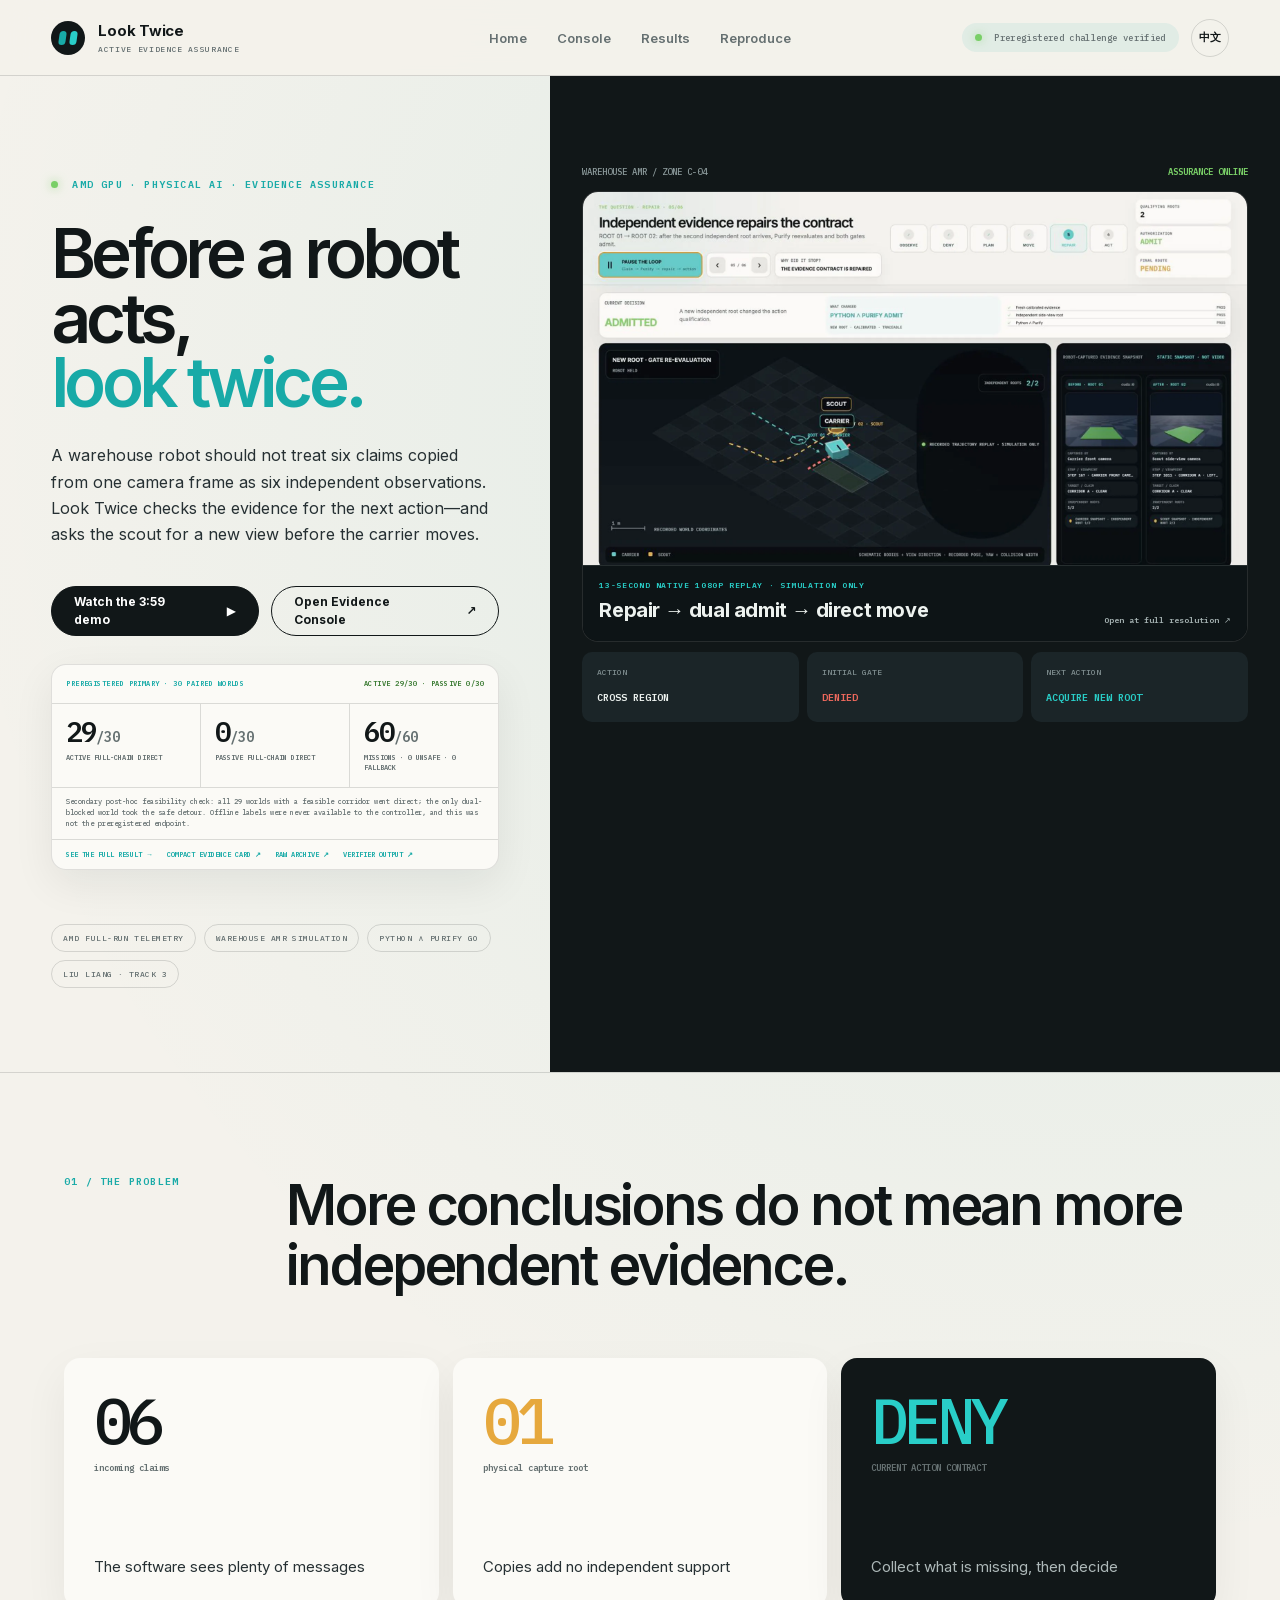
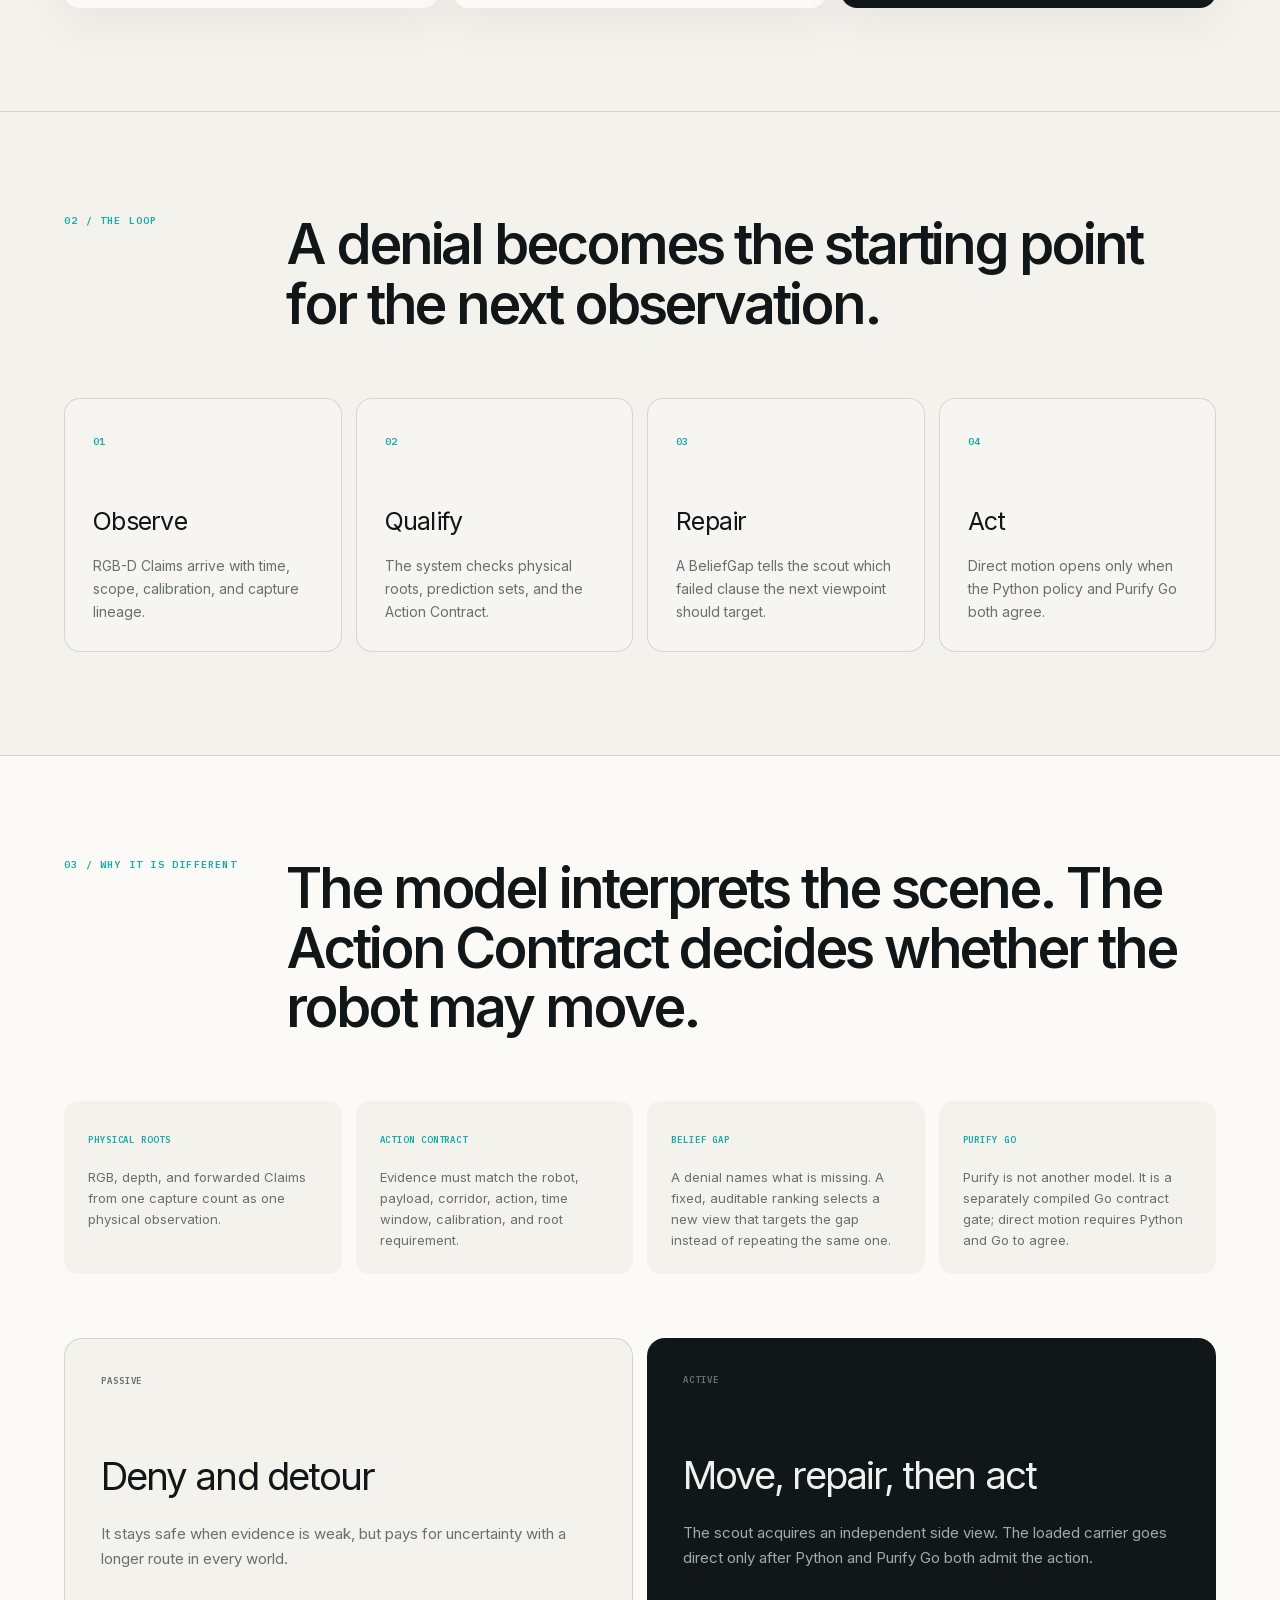
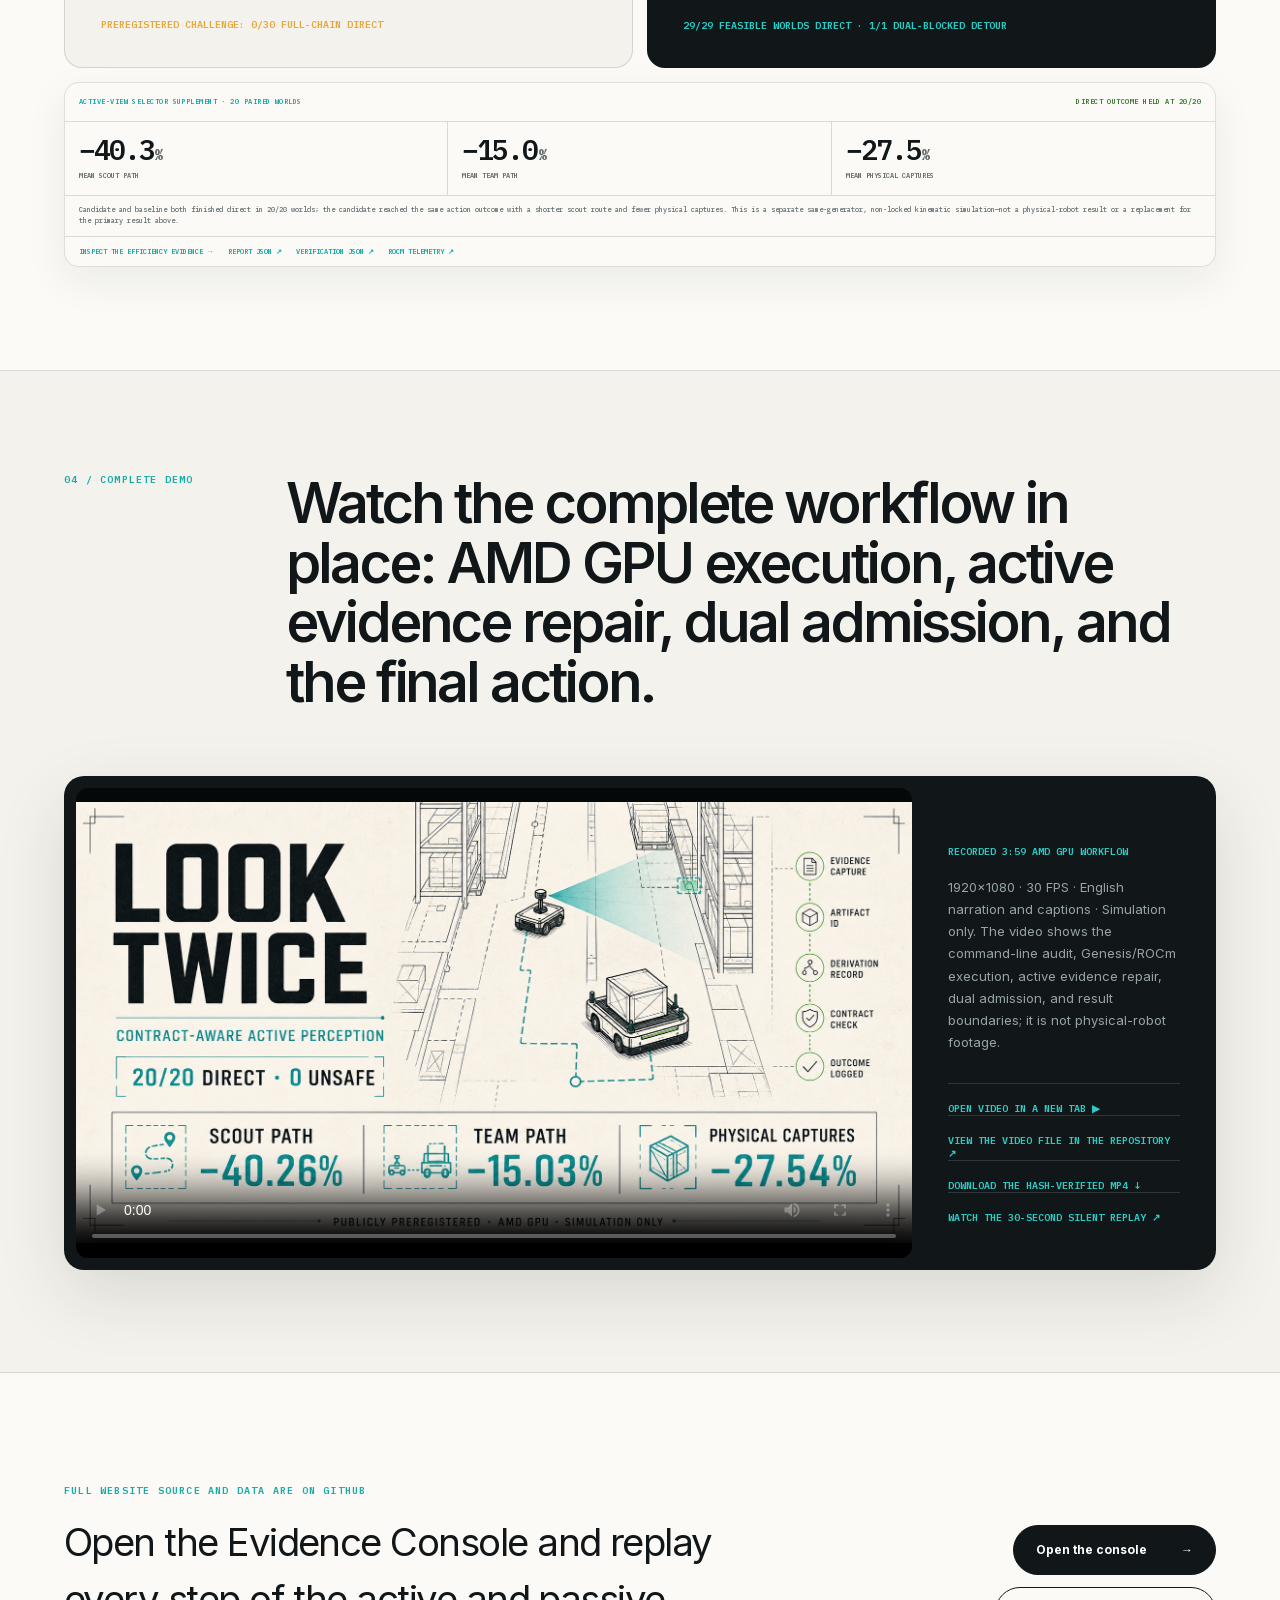
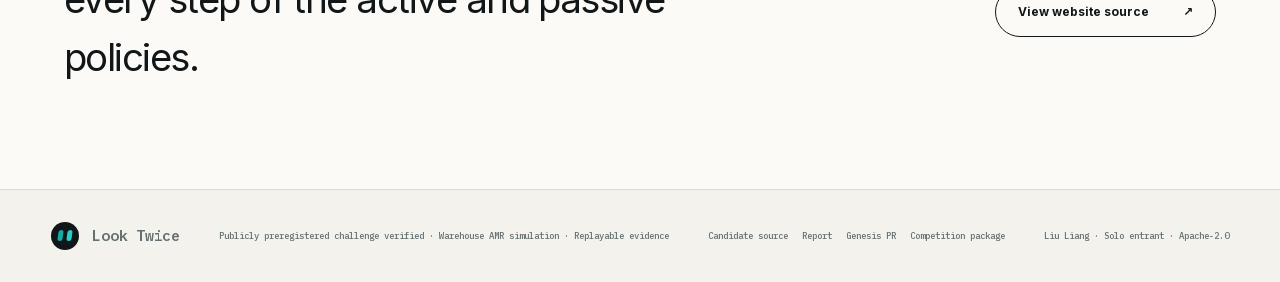
==== commit d330750b: "Publish sharper repair-to-action proof" ====
--- a/index.html
+++ b/index.html
@@ -1,4 +1,4 @@
-<!DOCTYPE html><html lang="en"><head><meta charSet="utf-8"/><meta name="viewport" content="width=device-width, initial-scale=1"/><link rel="stylesheet" href="/assets/index-Bvpl8Iur.css" data-rsc-css-href="/assets/index-Bvpl8Iur.css" data-precedence="vite-rsc/importer-resources"/><link rel="modulepreload" href="/assets/layout-segment-context-BxZzGgNH.js" crossorigin=""/><link rel="modulepreload" href="/assets/rolldown-runtime-hePW80VL.js" crossorigin=""/><link rel="modulepreload" href="/assets/framework-DLP1zmWw.js" crossorigin=""/><link rel="modulepreload" href="/assets/index-CwM3wp-H.js" crossorigin=""/><link rel="modulepreload" href="/assets/SiteShell-DJuR5ArD.js" crossorigin=""/><link rel="modulepreload" href="/assets/page-CEf1QR5_.js" crossorigin=""/><link rel="modulepreload" href="/assets/image-VN5Zs0OU.js" crossorigin=""/><link rel="modulepreload" href="/assets/challengeEvidence-6GPjo4Oe.js" crossorigin=""/><link rel="modulepreload" href="/assets/contractProgressEvidence-COzXD3Cu.js" crossorigin=""/><title>Look Twice — Action-Ready Evidence for Warehouse Robots</title><meta name="description" content="Look Twice checks whether warehouse evidence is independent, calibrated, and sufficient for the next action, then actively repairs what is missing on AMD Radeon and ROCm."/><meta property="og:title" content="Look Twice — Action-Ready Evidence for Warehouse Robots"/><meta property="og:description" content="Physical-root lineage, Action Contracts, and BeliefGap-driven repair. In a preregistered 30-world simulation, active went direct in 29/30 worlds versus passive 0/30."/><meta property="og:url" content="https://eason4kim-rocket.github.io/"/><meta property="og:type" content="website"/><meta property="og:image" content="https://eason4kim-rocket.github.io/og-contract-progress.png"/><meta property="og:image:width" content="1726"/><meta property="og:image:height" content="911"/><meta property="og:image:alt" content="Look Twice warehouse action assurance on AMD Radeon and ROCm simulation"/><meta name="twitter:card" content="summary_large_image"/><meta name="twitter:title" content="Look Twice — Action-Ready Evidence for Warehouse Robots"/><meta name="twitter:description" content="Physical-root lineage, Action Contracts, and active evidence repair: 29/30 active direct versus 0/30 passive in a preregistered warehouse simulation."/><meta name="twitter:image" content="https://eason4kim-rocket.github.io/og-contract-progress.png"/><link rel="canonical" href="https://eason4kim-rocket.github.io/"/><script>self.__VINEXT_RSC_PARAMS__={}</script><script>self.__VINEXT_RSC_NAV__={"pathname":"/","searchParams":[]}</script><link rel="modulepreload" href="/assets/index-CwM3wp-H.js" />
+<!DOCTYPE html><html lang="en"><head><meta charSet="utf-8"/><meta name="viewport" content="width=device-width, initial-scale=1"/><link rel="stylesheet" href="/assets/index-efvf3DBQ.css" data-rsc-css-href="/assets/index-efvf3DBQ.css" data-precedence="vite-rsc/importer-resources"/><link rel="modulepreload" href="/assets/layout-segment-context-07EmPsg6.js" crossorigin=""/><link rel="modulepreload" href="/assets/rolldown-runtime-hePW80VL.js" crossorigin=""/><link rel="modulepreload" href="/assets/framework-DLP1zmWw.js" crossorigin=""/><link rel="modulepreload" href="/assets/index-ydb5-Ohg.js" crossorigin=""/><link rel="modulepreload" href="/assets/SiteShell-CvNUzDYb.js" crossorigin=""/><link rel="modulepreload" href="/assets/page-BTTJZfNU.js" crossorigin=""/><link rel="modulepreload" href="/assets/image-VN5Zs0OU.js" crossorigin=""/><link rel="modulepreload" href="/assets/challengeEvidence-6GPjo4Oe.js" crossorigin=""/><link rel="modulepreload" href="/assets/contractProgressEvidence-COzXD3Cu.js" crossorigin=""/><title>Look Twice — Action-Ready Evidence for Warehouse Robots</title><meta name="description" content="Look Twice checks whether warehouse evidence is independent, calibrated, and sufficient for the next action, then actively repairs what is missing on AMD Radeon and ROCm."/><meta property="og:title" content="Look Twice — Action-Ready Evidence for Warehouse Robots"/><meta property="og:description" content="Physical-root lineage, Action Contracts, and BeliefGap-driven repair. In a preregistered 30-world simulation, active went direct in 29/30 worlds versus passive 0/30."/><meta property="og:url" content="https://eason4kim-rocket.github.io/"/><meta property="og:type" content="website"/><meta property="og:image" content="https://eason4kim-rocket.github.io/og-contract-progress.png"/><meta property="og:image:width" content="1726"/><meta property="og:image:height" content="911"/><meta property="og:image:alt" content="Look Twice warehouse action assurance on AMD Radeon and ROCm simulation"/><meta name="twitter:card" content="summary_large_image"/><meta name="twitter:title" content="Look Twice — Action-Ready Evidence for Warehouse Robots"/><meta name="twitter:description" content="Physical-root lineage, Action Contracts, and active evidence repair: 29/30 active direct versus 0/30 passive in a preregistered warehouse simulation."/><meta name="twitter:image" content="https://eason4kim-rocket.github.io/og-contract-progress.png"/><link rel="canonical" href="https://eason4kim-rocket.github.io/"/><script>self.__VINEXT_RSC_PARAMS__={}</script><script>self.__VINEXT_RSC_NAV__={"pathname":"/","searchParams":[]}</script><link rel="modulepreload" href="/assets/index-ydb5-Ohg.js" />
 <link rel="preload" href="/assets/_vinext_fonts/inter-9df0d028785c/inter-7249155f.woff2" as="font" type="font/woff2" crossorigin />
 <link rel="preload" href="/assets/_vinext_fonts/inter-9df0d028785c/inter-e34c5f1b.woff2" as="font" type="font/woff2" crossorigin />
 <link rel="preload" href="/assets/_vinext_fonts/inter-9df0d028785c/inter-6e1a6b2b.woff2" as="font" type="font/woff2" crossorigin />
@@ -229,4 +229,4 @@
 
 .__variable_ibm_plex_mono_0r0e6f2 { --font-mono: 'IBM Plex Mono', sans-serif; }
 </style>
-</head><body class="__variable_inter_0380wzv __variable_ibm_plex_mono_0r0e6f2"><div class="site-shell shell-marketing"><header class="topbar"><a href="/?locale=en" class="brand"><span class="brand-symbol" aria-hidden="true"><i></i><i></i></span><span>Look Twice<small>Active evidence assurance</small></span></a><nav aria-label="Primary navigation"><a href="/?locale=en" class="active">Home</a><a href="/console?locale=en" class="">Console</a><a href="/results?locale=en" class="">Results</a><a href="/reproduce?locale=en" class="">Reproduce</a></nav><div class="top-actions"><span class="status-pill"><i></i> <!-- -->Preregistered challenge verified</span><button type="button" lang="zh-CN" aria-label="Switch to Chinese" title="切换到中文">中文</button></div></header><main><section class="hero section-grid"><div class="hero-copy"><div class="eyebrow"><span class="live-dot"></span> <!-- -->AMD GPU · PHYSICAL AI · EVIDENCE ASSURANCE</div><h1>Before a robot acts,<br/><em>look twice.</em></h1><p class="hero-lead">A warehouse robot should not treat six claims copied from one camera frame as six independent observations. Look Twice checks the evidence for the next action—and asks the scout for a new view before the carrier moves.</p><div class="hero-actions"><a class="button primary" href="#full-demo">Watch the 3:59 demo<span>▶</span></a><a href="/console?locale=en" class="button ghost">Open Evidence Console<span>↗</span></a></div><div class="challenge-proof" aria-label="Preregistered primary result"><div class="challenge-proof-head"><span>PREREGISTERED PRIMARY · 30 PAIRED WORLDS</span><b>ACTIVE 29/30 · PASSIVE 0/30</b></div><div class="challenge-proof-grid"><div><strong>29<small>/30</small></strong><span>active full-chain direct</span></div><div><strong>0<small>/30</small></strong><span>passive full-chain direct</span></div><div><strong>60<small>/60</small></strong><span>missions · 0 unsafe · 0 fallback</span></div></div><p class="challenge-proof-note">Secondary post-hoc feasibility check: all 29 worlds with a feasible corridor went direct; the only dual-blocked world took the safe detour. Offline labels were never available to the controller, and this was not the preregistered endpoint.</p><div class="challenge-proof-links"><a href="/results?locale=en">SEE THE FULL RESULT →</a><a href="https://github.com/eason4kim-rocket/look-twice/blob/v8-contract-progress-nbv/docs/V8_FROZEN_CHALLENGE_JUDGE_CARD.md" target="_blank" rel="noreferrer">COMPACT EVIDENCE CARD ↗</a><a href="https://github.com/eason4kim-rocket/look-twice/releases/download/v8-competition-candidate/v8-frozen-challenge-102500-102529.raw.tar.gz">RAW ARCHIVE ↗</a><a href="https://github.com/eason4kim-rocket/look-twice/releases/download/v8-competition-candidate/v8-frozen-challenge-102500-102529.VERIFICATION.json">VERIFIER OUTPUT ↗</a></div></div><div class="truth-strip"><span>AMD FULL-RUN TELEMETRY</span><span>WAREHOUSE AMR SIMULATION</span><span>PYTHON ∧ PURIFY GO</span><span>LIU LIANG · TRACK 3</span></div></div><div class="hero-system" aria-label="Look Twice system status"><div class="system-head"><span>WAREHOUSE AMR / ZONE C-04</span><b>ASSURANCE ONLINE</b></div><a class="hero-proof" href="#full-demo" aria-label="Watch the 10-second repair-to-action replay, then open the complete demo"><video autoPlay="" muted="" loop="" playsInline="" preload="metadata" poster="/media/look-twice-replay-30s.poster.webp" aria-hidden="true"><source src="/media/look-twice-repair-to-action-10s.mp4" type="video/mp4"/></video><img src="/media/look-twice-replay-30s.poster.webp" alt="" width="1920" height="1080" loading="lazy" decoding="async" srcSet="/media/look-twice-replay-30s.poster.webp 640w, /media/look-twice-replay-30s.poster.webp 750w, /media/look-twice-replay-30s.poster.webp 828w, /media/look-twice-replay-30s.poster.webp 1080w, /media/look-twice-replay-30s.poster.webp 1200w, /media/look-twice-replay-30s.poster.webp 1920w, /media/look-twice-replay-30s.poster.webp 2048w, /media/look-twice-replay-30s.poster.webp 3840w" class="hero-proof-poster" data-nimg="1" aria-hidden="true"/><span class="hero-proof-label"><small>10-SECOND RECORDED REPLAY · SIMULATION ONLY</small><b>Repair → admit → move</b><i>Watch the complete 3:59 demo ↘</i></span></a><div class="contract-mini"><div><span>ACTION</span><b>CROSS REGION</b></div><div><span>INITIAL GATE</span><b class="denied">DENIED</b></div><div><span>NEXT ACTION</span><b class="cyan">ACQUIRE NEW ROOT</b></div></div></div></section><section class="section block-section"><div class="section-heading"><span>01 / THE PROBLEM</span><h2>More conclusions do not mean more independent evidence.</h2></div><div class="problem-grid"><article><b>06</b><span>incoming claims</span><p>The software sees plenty of messages</p></article><article class="warning"><b>01</b><span>physical capture root</span><p>Copies add no independent support</p></article><article class="resolution"><b>DENY</b><span>CURRENT ACTION CONTRACT</span><p>Collect what is missing, then decide</p></article></div></section><section class="section flow-section"><div class="section-heading"><span>02 / THE LOOP</span><h2>A denial becomes the starting point for the next observation.</h2></div><div class="flow-grid"><article><span>01</span><h3>Observe</h3><p>RGB-D Claims arrive with time, scope, calibration, and capture lineage.</p></article><article><span>02</span><h3>Qualify</h3><p>The system checks physical roots, prediction sets, and the Action Contract.</p></article><article><span>03</span><h3>Repair</h3><p>A BeliefGap tells the scout which failed clause the next viewpoint should target.</p></article><article><span>04</span><h3>Act</h3><p>Direct motion opens only when the Python policy and Purify Go both agree.</p></article></div></section><section class="section policy-section"><div class="section-heading"><span>03 / WHY IT IS DIFFERENT</span><h2>The model interprets the scene. The Action Contract decides whether the robot may move.</h2></div><div class="platform-row innovation-grid"><div><span>PHYSICAL ROOTS</span><p>RGB, depth, and forwarded Claims from one capture count as one physical observation.</p></div><div><span>ACTION CONTRACT</span><p>Evidence must match the robot, payload, corridor, action, time window, calibration, and root requirement.</p></div><div><span>BELIEF GAP</span><p>A denial names what is missing. A fixed, auditable ranking selects a new view that targets the gap instead of repeating the same one.</p></div><div><span>PURIFY GO</span><p>Purify is not another model. It is a separately compiled Go contract gate; direct motion requires Python and Go to agree.</p></div></div><div class="policy-comparison"><article><span>PASSIVE</span><h3>Deny and detour</h3><p>It stays safe when evidence is weak, but pays for uncertainty with a longer route in every world.</p><b>PREREGISTERED CHALLENGE: 0/30 FULL-CHAIN DIRECT</b></article><article class="active-policy"><span>ACTIVE</span><h3>Move, repair, then act</h3><p>The scout acquires an independent side view. The loaded carrier goes direct only after Python and Purify Go both admit the action.</p><b>29/29 FEASIBLE WORLDS DIRECT · 1/1 DUAL-BLOCKED DETOUR</b></article></div><div class="challenge-proof secondary-proof" aria-label="Active-view selector efficiency supplement"><div class="challenge-proof-head"><span>ACTIVE-VIEW SELECTOR SUPPLEMENT · 20 PAIRED WORLDS</span><b>DIRECT OUTCOME HELD AT 20/20</b></div><div class="challenge-proof-grid"><div><strong>−40.3<small>%</small></strong><span>mean scout path</span></div><div><strong>−15.0<small>%</small></strong><span>mean team path</span></div><div><strong>−27.5<small>%</small></strong><span>mean physical captures</span></div></div><p class="challenge-proof-note">Candidate and baseline both finished direct in 20/20 worlds; the candidate reached the same action outcome with a shorter scout route and fewer physical captures. This is a separate same-generator, non-locked kinematic simulation—not a physical-robot result or a replacement for the primary result above.</p><div class="challenge-proof-links"><a href="/results?locale=en#contract-progress-efficiency">INSPECT THE EFFICIENCY EVIDENCE →</a><a href="/data/source/V8_CONTRACT_PROGRESS_FORMAL_REPORT.json" target="_blank">REPORT JSON ↗</a><a href="/data/source/V8_CONTRACT_PROGRESS_FORMAL_VERIFICATION.json" target="_blank">VERIFICATION JSON ↗</a><a href="/data/source/V8_CONTRACT_PROGRESS_FORMAL_ROCM_TELEMETRY.json" target="_blank">ROCM TELEMETRY ↗</a></div></div></section><section id="full-demo" class="section reel-section"><div class="section-heading"><span>04 / COMPLETE DEMO</span><h2>Watch the complete workflow in place: AMD GPU execution, active evidence repair, dual admission, and the final action.</h2></div><div class="reel-player"><video controls="" playsInline="" preload="metadata" poster="/og-contract-progress.png" aria-label="Look Twice complete 3 minute 59 second English demo"><source src="/media/Look-Twice-V8-Demo.mp4" type="video/mp4"/></video><div><b>RECORDED 3:59 AMD GPU WORKFLOW</b><p>1920×1080 · 30 FPS · English narration and captions · Simulation only. The video shows the command-line audit, Genesis/ROCm execution, active evidence repair, dual admission, and result boundaries; it is not physical-robot footage.</p><a href="/media/Look-Twice-V8-Demo.mp4" target="_blank" rel="noreferrer">OPEN VIDEO IN A NEW TAB ▶</a><a href="https://github.com/eason4kim-rocket/look-twice/blob/v8-contract-progress-nbv/showcase/public/media/Look-Twice-V8-Demo.mp4" target="_blank" rel="noreferrer">VIEW THE VIDEO FILE IN THE REPOSITORY ↗</a><a href="https://github.com/eason4kim-rocket/look-twice/releases/download/v8-competition-candidate/Look-Twice-V8-Demo.mp4">DOWNLOAD THE HASH-VERIFIED MP4 ↓</a><a href="/media/look-twice-replay-30s.mp4" target="_blank" rel="noreferrer">WATCH THE 30-SECOND SILENT REPLAY ↗</a></div></div></section><section class="section cta-band"><div><span>FULL WEBSITE SOURCE AND DATA ARE ON GITHUB</span><h2>Open the Evidence Console and replay every step of the active and passive policies.</h2></div><div class="cta-actions"><a href="/console?locale=en" class="button primary">Open the console<span>→</span></a><a href="https://github.com/eason4kim-rocket/look-twice/tree/v8-contract-progress-nbv/showcase" class="button ghost" target="_blank" rel="noreferrer">View website source<span>↗</span></a></div></section></main><footer><div class="brand compact"><span class="brand-symbol" aria-hidden="true"><i></i><i></i></span><span>Look Twice</span></div><p>Publicly preregistered challenge verified · Warehouse AMR simulation · Replayable evidence</p><nav class="footer-links" aria-label="Public materials"><a href="https://github.com/eason4kim-rocket/look-twice/tree/v8-contract-progress-nbv">Candidate source</a><a href="https://github.com/eason4kim-rocket/look-twice/releases/download/v8-competition-candidate/Look-Twice-V8-Technical-Report.pdf">Report</a><a href="https://github.com/Genesis-Embodied-AI/genesis-world/pull/3184">Genesis PR</a><a href="https://github.com/eason4kim-rocket/Radeon-hackathon-2026-07/tree/submission/track3-liu-liang-look-twice-v8/submissions/Track3-Liu-Liang-Look-Twice">Competition package</a></nav><span>Liu Liang · <!-- -->Solo entrant<!-- --> · Apache-2.0</span></footer></div><script id="_R_">import("/assets/index-CwM3wp-H.js")</script></body></html><script>self.__VINEXT_RSC_CHUNKS__=self.__VINEXT_RSC_CHUNKS__||[];self.__VINEXT_RSC_CHUNKS__.push("2:I[\"9174d106898b\",[],\"LanguageProvider\",1]\n3:I[\"8c0f216c4604\",[],\"Children\",1]\n4:I[\"15c18cfaeeff\",[],\"LayoutSegmentProvider\",1]\n5:I[\"8c0f216c4604\",[],\"Slot\",1]\n6:I[\"593f344dc510\",[],\"RedirectBoundary\",1]\n:HL[\"/assets/index-Bvpl8Iur.css\",\"style\"]\n")</script><script>self.__VINEXT_RSC_CHUNKS__=self.__VINEXT_RSC_CHUNKS__||[];self.__VINEXT_RSC_CHUNKS__.push("0:{\"__route\":\"route:/\",\"__interceptionContext\":null,\"__layoutIds\":[\"layout:/\"],\"__rootLayout\":\"/\",\"page:/\":\"$L1\",\"layout:/\":[[[[\"$\",\"link\",\"css:/assets/index-Bvpl8Iur.css\",{\"rel\":\"stylesheet\",\"precedence\":\"vite-rsc/importer-resources\",\"href\":\"/assets/index-Bvpl8Iur.css\",\"data-rsc-css-href\":\"/assets/index-Bvpl8Iur.css\"}],\"$undefined\"],[\"$\",\"html\",null,{\"lang\":\"en\",\"suppressHydrationWarning\":true,\"children\":[\"$\",\"body\",null,{\"className\":\"__variable_inter_0380wzv __variable_ibm_plex_mono_0r0e6f2\",\"children\":[\"$\",\"$L2\",null,{\"children\":[\"$\",\"$L3\",null,{}]}]}]}]],null],\"route:/\":[[[\"$\",\"meta\",null,{\"charSet\":\"utf-8\"}],[[\"$\",\"title\",\"0\",{\"children\":\"Look Twice — Action-Ready Evidence for Warehouse Robots\"}],[\"$\",\"meta\",\"1\",{\"name\":\"description\",\"content\":\"Look Twice checks whether warehouse evidence is independent, calibrated, and sufficient for the next action, then actively repairs what is missing on AMD Radeon and ROCm.\"}],[\"$\",\"meta\",\"2\",{\"property\":\"og:title\",\"content\":\"Look Twice — Action-Ready Evidence for Warehouse Robots\"}],[\"$\",\"meta\",\"3\",{\"property\":\"og:description\",\"content\":\"Physical-root lineage, Action Contracts, and BeliefGap-driven repair. In a preregistered 30-world simulation, active went direct in 29/30 worlds versus passive 0/30.\"}],[\"$\",\"meta\",\"4\",{\"property\":\"og:url\",\"content\":\"https://eason4kim-rocket.github.io/\"}],[\"$\",\"meta\",\"5\",{\"property\":\"og:type\",\"content\":\"website\"}],[\"$\",\"meta\",\"6\",{\"property\":\"og:image\",\"content\":\"https://eason4kim-rocket.github.io/og-contract-progress.png\"}],[\"$\",\"meta\",\"7\",{\"property\":\"og:image:width\",\"content\":\"1726\"}],[\"$\",\"meta\",\"8\",{\"property\":\"og:image:height\",\"content\":\"911\"}],[\"$\",\"meta\",\"9\",{\"property\":\"og:image:alt\",\"content\":\"Look Twice warehouse action assurance on AMD Radeon and ROCm simulation\"}],[\"$\",\"meta\",\"10\",{\"name\":\"twitter:card\",\"content\":\"summary_large_image\"}],[\"$\",\"meta\",\"11\",{\"name\":\"twitter:title\",\"content\":\"Look Twice — Action-Ready Evidence for Warehouse Robots\"}],[\"$\",\"meta\",\"12\",{\"name\":\"twitter:description\",\"content\":\"Physical-root lineage, Action Contracts, and active evidence repair: 29/30 active direct versus 0/30 passive in a preregistered warehouse simulation.\"}],[\"$\",\"meta\",\"13\",{\"name\":\"twitter:image\",\"content\":\"https://eason4kim-rocket.github.io/og-contract-progress.png\"}],[\"$\",\"link\",\"14\",{\"rel\":\"canonical\",\"href\":\"https://eason4kim-rocket.github.io/\"}]],[[\"$\",\"meta\",\"0\",{\"name\":\"viewport\",\"content\":\"width=device-width, initial-scale=1\"}]]],[\"$\",\"$L4\",null,{\"segmentMap\":{\"children\":[]},\"children\":[\"$\",\"$L5\",null,{\"id\":\"layout:/\",\"parallelSlots\":\"$undefined\",\"children\":[\"$\",\"$L6\",null,{\"children\":[\"$\",\"$L4\",null,{\"segmentMap\":{\"children\":[]},\"children\":[\"$\",\"$L5\",null,{\"id\":\"page:/\"}]}]}]}]}]],\"__layoutFlags\":{\"layout:/\":\"s\"},\"__artifactCompatibility\":{\"schemaVersion\":1,\"graphVersion\":\"app-route-graph:4uhn5s1wvoptc\",\"deploymentVersion\":\"e2bcc16d-5df2-4c84-8731-7a4866f7b412\",\"appElementsSchemaVersion\":1,\"rscPayloadSchemaVersion\":1,\"rootBoundaryId\":\"/\",\"renderEpoch\":null}}\n")</script><script>self.__VINEXT_RSC_CHUNKS__=self.__VINEXT_RSC_CHUNKS__||[];self.__VINEXT_RSC_CHUNKS__.push("7:I[\"6efdf509a785\",[],\"default\",1]\n1:[\"$\",\"$L7\",null,{\"params\":\"$@8\",\"searchParams\":\"$@9\"}]\n")</script><script>self.__VINEXT_RSC_CHUNKS__=self.__VINEXT_RSC_CHUNKS__||[];self.__VINEXT_RSC_CHUNKS__.push("8:{}\n9:{}\n")</script><script>self.__VINEXT_RSC_DONE__=true</script>+</head><body class="__variable_inter_0380wzv __variable_ibm_plex_mono_0r0e6f2"><div class="site-shell shell-marketing"><header class="topbar"><a href="/?locale=en" class="brand"><span class="brand-symbol" aria-hidden="true"><i></i><i></i></span><span>Look Twice<small>Active evidence assurance</small></span></a><nav aria-label="Primary navigation"><a href="/?locale=en" class="active">Home</a><a href="/console?locale=en" class="">Console</a><a href="/results?locale=en" class="">Results</a><a href="/reproduce?locale=en" class="">Reproduce</a></nav><div class="top-actions"><span class="status-pill"><i></i> <!-- -->Preregistered challenge verified</span><button type="button" lang="zh-CN" aria-label="Switch to Chinese" title="切换到中文">中文</button></div></header><main><section class="hero section-grid"><div class="hero-copy"><div class="eyebrow"><span class="live-dot"></span> <!-- -->AMD GPU · PHYSICAL AI · EVIDENCE ASSURANCE</div><h1>Before a robot acts,<br/><em>look twice.</em></h1><p class="hero-lead">A warehouse robot should not treat six claims copied from one camera frame as six independent observations. Look Twice checks the evidence for the next action—and asks the scout for a new view before the carrier moves.</p><div class="hero-actions"><a class="button primary" href="#full-demo">Watch the 3:59 demo<span>▶</span></a><a href="/console?locale=en" class="button ghost">Open Evidence Console<span>↗</span></a></div><div class="challenge-proof" aria-label="Preregistered primary result"><div class="challenge-proof-head"><span>PREREGISTERED PRIMARY · 30 PAIRED WORLDS</span><b>ACTIVE 29/30 · PASSIVE 0/30</b></div><div class="challenge-proof-grid"><div><strong>29<small>/30</small></strong><span>active full-chain direct</span></div><div><strong>0<small>/30</small></strong><span>passive full-chain direct</span></div><div><strong>60<small>/60</small></strong><span>missions · 0 unsafe · 0 fallback</span></div></div><p class="challenge-proof-note">Secondary post-hoc feasibility check: all 29 worlds with a feasible corridor went direct; the only dual-blocked world took the safe detour. Offline labels were never available to the controller, and this was not the preregistered endpoint.</p><div class="challenge-proof-links"><a href="/results?locale=en">SEE THE FULL RESULT →</a><a href="https://github.com/eason4kim-rocket/look-twice/blob/v8-contract-progress-nbv/docs/V8_FROZEN_CHALLENGE_JUDGE_CARD.md" target="_blank" rel="noreferrer">COMPACT EVIDENCE CARD ↗</a><a href="https://github.com/eason4kim-rocket/look-twice/releases/download/v8-competition-candidate/v8-frozen-challenge-102500-102529.raw.tar.gz">RAW ARCHIVE ↗</a><a href="https://github.com/eason4kim-rocket/look-twice/releases/download/v8-competition-candidate/v8-frozen-challenge-102500-102529.VERIFICATION.json">VERIFIER OUTPUT ↗</a></div></div><div class="truth-strip"><span>AMD FULL-RUN TELEMETRY</span><span>WAREHOUSE AMR SIMULATION</span><span>PYTHON ∧ PURIFY GO</span><span>LIU LIANG · TRACK 3</span></div></div><div class="hero-system" aria-label="Look Twice system status"><div class="system-head"><span>WAREHOUSE AMR / ZONE C-04</span><b>ASSURANCE ONLINE</b></div><a class="hero-proof" href="/media/look-twice-repair-to-action-proof.mp4" target="_blank" rel="noreferrer" aria-label="Open the 13-second repair-to-direct-motion replay at native 1080p resolution"><video autoPlay="" muted="" loop="" playsInline="" preload="metadata" poster="/media/look-twice-replay-30s.poster.webp" aria-hidden="true"><source src="/media/look-twice-repair-to-action-proof.mp4" type="video/mp4"/></video><img src="/media/look-twice-replay-30s.poster.webp" alt="" width="1920" height="1080" loading="lazy" decoding="async" srcSet="/media/look-twice-replay-30s.poster.webp 640w, /media/look-twice-replay-30s.poster.webp 750w, /media/look-twice-replay-30s.poster.webp 828w, /media/look-twice-replay-30s.poster.webp 1080w, /media/look-twice-replay-30s.poster.webp 1200w, /media/look-twice-replay-30s.poster.webp 1920w, /media/look-twice-replay-30s.poster.webp 2048w, /media/look-twice-replay-30s.poster.webp 3840w" class="hero-proof-poster" data-nimg="1" aria-hidden="true"/><span class="hero-proof-label"><small>13-SECOND NATIVE 1080P REPLAY · SIMULATION ONLY</small><b>Repair → dual admit → direct move</b><i>Open at full resolution ↗</i></span></a><div class="contract-mini"><div><span>ACTION</span><b>CROSS REGION</b></div><div><span>INITIAL GATE</span><b class="denied">DENIED</b></div><div><span>NEXT ACTION</span><b class="cyan">ACQUIRE NEW ROOT</b></div></div></div></section><section class="section block-section"><div class="section-heading"><span>01 / THE PROBLEM</span><h2>More conclusions do not mean more independent evidence.</h2></div><div class="problem-grid"><article><b>06</b><span>incoming claims</span><p>The software sees plenty of messages</p></article><article class="warning"><b>01</b><span>physical capture root</span><p>Copies add no independent support</p></article><article class="resolution"><b>DENY</b><span>CURRENT ACTION CONTRACT</span><p>Collect what is missing, then decide</p></article></div></section><section class="section flow-section"><div class="section-heading"><span>02 / THE LOOP</span><h2>A denial becomes the starting point for the next observation.</h2></div><div class="flow-grid"><article><span>01</span><h3>Observe</h3><p>RGB-D Claims arrive with time, scope, calibration, and capture lineage.</p></article><article><span>02</span><h3>Qualify</h3><p>The system checks physical roots, prediction sets, and the Action Contract.</p></article><article><span>03</span><h3>Repair</h3><p>A BeliefGap tells the scout which failed clause the next viewpoint should target.</p></article><article><span>04</span><h3>Act</h3><p>Direct motion opens only when the Python policy and Purify Go both agree.</p></article></div></section><section class="section policy-section"><div class="section-heading"><span>03 / WHY IT IS DIFFERENT</span><h2>The model interprets the scene. The Action Contract decides whether the robot may move.</h2></div><div class="platform-row innovation-grid"><div><span>PHYSICAL ROOTS</span><p>RGB, depth, and forwarded Claims from one capture count as one physical observation.</p></div><div><span>ACTION CONTRACT</span><p>Evidence must match the robot, payload, corridor, action, time window, calibration, and root requirement.</p></div><div><span>BELIEF GAP</span><p>A denial names what is missing. A fixed, auditable ranking selects a new view that targets the gap instead of repeating the same one.</p></div><div><span>PURIFY GO</span><p>Purify is not another model. It is a separately compiled Go contract gate; direct motion requires Python and Go to agree.</p></div></div><div class="policy-comparison"><article><span>PASSIVE</span><h3>Deny and detour</h3><p>It stays safe when evidence is weak, but pays for uncertainty with a longer route in every world.</p><b>PREREGISTERED CHALLENGE: 0/30 FULL-CHAIN DIRECT</b></article><article class="active-policy"><span>ACTIVE</span><h3>Move, repair, then act</h3><p>The scout acquires an independent side view. The loaded carrier goes direct only after Python and Purify Go both admit the action.</p><b>29/29 FEASIBLE WORLDS DIRECT · 1/1 DUAL-BLOCKED DETOUR</b></article></div><div class="challenge-proof secondary-proof" aria-label="Active-view selector efficiency supplement"><div class="challenge-proof-head"><span>ACTIVE-VIEW SELECTOR SUPPLEMENT · 20 PAIRED WORLDS</span><b>DIRECT OUTCOME HELD AT 20/20</b></div><div class="challenge-proof-grid"><div><strong>−40.3<small>%</small></strong><span>mean scout path</span></div><div><strong>−15.0<small>%</small></strong><span>mean team path</span></div><div><strong>−27.5<small>%</small></strong><span>mean physical captures</span></div></div><p class="challenge-proof-note">Candidate and baseline both finished direct in 20/20 worlds; the candidate reached the same action outcome with a shorter scout route and fewer physical captures. This is a separate same-generator, non-locked kinematic simulation—not a physical-robot result or a replacement for the primary result above.</p><div class="challenge-proof-links"><a href="/results?locale=en#contract-progress-efficiency">INSPECT THE EFFICIENCY EVIDENCE →</a><a href="/data/source/V8_CONTRACT_PROGRESS_FORMAL_REPORT.json" target="_blank">REPORT JSON ↗</a><a href="/data/source/V8_CONTRACT_PROGRESS_FORMAL_VERIFICATION.json" target="_blank">VERIFICATION JSON ↗</a><a href="/data/source/V8_CONTRACT_PROGRESS_FORMAL_ROCM_TELEMETRY.json" target="_blank">ROCM TELEMETRY ↗</a></div></div></section><section id="full-demo" class="section reel-section"><div class="section-heading"><span>04 / COMPLETE DEMO</span><h2>Watch the complete workflow in place: AMD GPU execution, active evidence repair, dual admission, and the final action.</h2></div><div class="reel-player"><video controls="" playsInline="" preload="metadata" poster="/og-contract-progress.png" aria-label="Look Twice complete 3 minute 59 second English demo"><source src="/media/Look-Twice-V8-Demo.mp4" type="video/mp4"/></video><div><b>RECORDED 3:59 AMD GPU WORKFLOW</b><p>1920×1080 · 30 FPS · English narration and captions · Simulation only. The video shows the command-line audit, Genesis/ROCm execution, active evidence repair, dual admission, and result boundaries; it is not physical-robot footage.</p><a href="/media/Look-Twice-V8-Demo.mp4" target="_blank" rel="noreferrer">OPEN VIDEO IN A NEW TAB ▶</a><a href="https://github.com/eason4kim-rocket/look-twice/blob/v8-contract-progress-nbv/showcase/public/media/Look-Twice-V8-Demo.mp4" target="_blank" rel="noreferrer">VIEW THE VIDEO FILE IN THE REPOSITORY ↗</a><a href="https://github.com/eason4kim-rocket/look-twice/releases/download/v8-competition-candidate/Look-Twice-V8-Demo.mp4">DOWNLOAD THE HASH-VERIFIED MP4 ↓</a><a href="/media/look-twice-replay-30s.mp4" target="_blank" rel="noreferrer">WATCH THE 30-SECOND SILENT REPLAY ↗</a></div></div></section><section class="section cta-band"><div><span>FULL WEBSITE SOURCE AND DATA ARE ON GITHUB</span><h2>Open the Evidence Console and replay every step of the active and passive policies.</h2></div><div class="cta-actions"><a href="/console?locale=en" class="button primary">Open the console<span>→</span></a><a href="https://github.com/eason4kim-rocket/look-twice/tree/v8-contract-progress-nbv/showcase" class="button ghost" target="_blank" rel="noreferrer">View website source<span>↗</span></a></div></section></main><footer><div class="brand compact"><span class="brand-symbol" aria-hidden="true"><i></i><i></i></span><span>Look Twice</span></div><p>Publicly preregistered challenge verified · Warehouse AMR simulation · Replayable evidence</p><nav class="footer-links" aria-label="Public materials"><a href="https://github.com/eason4kim-rocket/look-twice/tree/v8-contract-progress-nbv">Candidate source</a><a href="https://github.com/eason4kim-rocket/look-twice/releases/download/v8-competition-candidate/Look-Twice-V8-Technical-Report.pdf">Report</a><a href="https://github.com/Genesis-Embodied-AI/genesis-world/pull/3184">Genesis PR</a><a href="https://github.com/eason4kim-rocket/Radeon-hackathon-2026-07/tree/submission/track3-liu-liang-look-twice-v8/submissions/Track3-Liu-Liang-Look-Twice">Competition package</a></nav><span>Liu Liang · <!-- -->Solo entrant<!-- --> · Apache-2.0</span></footer></div><script id="_R_">import("/assets/index-ydb5-Ohg.js")</script></body></html><script>self.__VINEXT_RSC_CHUNKS__=self.__VINEXT_RSC_CHUNKS__||[];self.__VINEXT_RSC_CHUNKS__.push("2:I[\"9174d106898b\",[],\"LanguageProvider\",1]\n3:I[\"8c0f216c4604\",[],\"Children\",1]\n4:I[\"15c18cfaeeff\",[],\"LayoutSegmentProvider\",1]\n5:I[\"8c0f216c4604\",[],\"Slot\",1]\n6:I[\"593f344dc510\",[],\"RedirectBoundary\",1]\n:HL[\"/assets/index-efvf3DBQ.css\",\"style\"]\n")</script><script>self.__VINEXT_RSC_CHUNKS__=self.__VINEXT_RSC_CHUNKS__||[];self.__VINEXT_RSC_CHUNKS__.push("0:{\"__route\":\"route:/\",\"__interceptionContext\":null,\"__layoutIds\":[\"layout:/\"],\"__rootLayout\":\"/\",\"page:/\":\"$L1\",\"layout:/\":[[[[\"$\",\"link\",\"css:/assets/index-efvf3DBQ.css\",{\"rel\":\"stylesheet\",\"precedence\":\"vite-rsc/importer-resources\",\"href\":\"/assets/index-efvf3DBQ.css\",\"data-rsc-css-href\":\"/assets/index-efvf3DBQ.css\"}],\"$undefined\"],[\"$\",\"html\",null,{\"lang\":\"en\",\"suppressHydrationWarning\":true,\"children\":[\"$\",\"body\",null,{\"className\":\"__variable_inter_0380wzv __variable_ibm_plex_mono_0r0e6f2\",\"children\":[\"$\",\"$L2\",null,{\"children\":[\"$\",\"$L3\",null,{}]}]}]}]],null],\"route:/\":[[[\"$\",\"meta\",null,{\"charSet\":\"utf-8\"}],[[\"$\",\"title\",\"0\",{\"children\":\"Look Twice — Action-Ready Evidence for Warehouse Robots\"}],[\"$\",\"meta\",\"1\",{\"name\":\"description\",\"content\":\"Look Twice checks whether warehouse evidence is independent, calibrated, and sufficient for the next action, then actively repairs what is missing on AMD Radeon and ROCm.\"}],[\"$\",\"meta\",\"2\",{\"property\":\"og:title\",\"content\":\"Look Twice — Action-Ready Evidence for Warehouse Robots\"}],[\"$\",\"meta\",\"3\",{\"property\":\"og:description\",\"content\":\"Physical-root lineage, Action Contracts, and BeliefGap-driven repair. In a preregistered 30-world simulation, active went direct in 29/30 worlds versus passive 0/30.\"}],[\"$\",\"meta\",\"4\",{\"property\":\"og:url\",\"content\":\"https://eason4kim-rocket.github.io/\"}],[\"$\",\"meta\",\"5\",{\"property\":\"og:type\",\"content\":\"website\"}],[\"$\",\"meta\",\"6\",{\"property\":\"og:image\",\"content\":\"https://eason4kim-rocket.github.io/og-contract-progress.png\"}],[\"$\",\"meta\",\"7\",{\"property\":\"og:image:width\",\"content\":\"1726\"}],[\"$\",\"meta\",\"8\",{\"property\":\"og:image:height\",\"content\":\"911\"}],[\"$\",\"meta\",\"9\",{\"property\":\"og:image:alt\",\"content\":\"Look Twice warehouse action assurance on AMD Radeon and ROCm simulation\"}],[\"$\",\"meta\",\"10\",{\"name\":\"twitter:card\",\"content\":\"summary_large_image\"}],[\"$\",\"meta\",\"11\",{\"name\":\"twitter:title\",\"content\":\"Look Twice — Action-Ready Evidence for Warehouse Robots\"}],[\"$\",\"meta\",\"12\",{\"name\":\"twitter:description\",\"content\":\"Physical-root lineage, Action Contracts, and active evidence repair: 29/30 active direct versus 0/30 passive in a preregistered warehouse simulation.\"}],[\"$\",\"meta\",\"13\",{\"name\":\"twitter:image\",\"content\":\"https://eason4kim-rocket.github.io/og-contract-progress.png\"}],[\"$\",\"link\",\"14\",{\"rel\":\"canonical\",\"href\":\"https://eason4kim-rocket.github.io/\"}]],[[\"$\",\"meta\",\"0\",{\"name\":\"viewport\",\"content\":\"width=device-width, initial-scale=1\"}]]],[\"$\",\"$L4\",null,{\"segmentMap\":{\"children\":[]},\"children\":[\"$\",\"$L5\",null,{\"id\":\"layout:/\",\"parallelSlots\":\"$undefined\",\"children\":[\"$\",\"$L6\",null,{\"children\":[\"$\",\"$L4\",null,{\"segmentMap\":{\"children\":[]},\"children\":[\"$\",\"$L5\",null,{\"id\":\"page:/\"}]}]}]}]}]],\"__layoutFlags\":{\"layout:/\":\"s\"},\"__artifactCompatibility\":{\"schemaVersion\":1,\"graphVersion\":\"app-route-graph:4uhn5s1wvoptc\",\"deploymentVersion\":\"d345054d-e140-4c63-b97e-88985144e0ee\",\"appElementsSchemaVersion\":1,\"rscPayloadSchemaVersion\":1,\"rootBoundaryId\":\"/\",\"renderEpoch\":null}}\n")</script><script>self.__VINEXT_RSC_CHUNKS__=self.__VINEXT_RSC_CHUNKS__||[];self.__VINEXT_RSC_CHUNKS__.push("7:I[\"6efdf509a785\",[],\"default\",1]\n1:[\"$\",\"$L7\",null,{\"params\":\"$@8\",\"searchParams\":\"$@9\"}]\n")</script><script>self.__VINEXT_RSC_CHUNKS__=self.__VINEXT_RSC_CHUNKS__||[];self.__VINEXT_RSC_CHUNKS__.push("8:{}\n9:{}\n")</script><script>self.__VINEXT_RSC_DONE__=true</script>
--- a/assets/index-efvf3DBQ.css
+++ b/assets/index-efvf3DBQ.css
@@ -0,0 +1,2 @@
+/*! tailwindcss v4.2.1 | MIT License | https://tailwindcss.com */
+@layer theme{:root,:host{--font-sans:ui-sans-serif, system-ui, sans-serif, "Apple Color Emoji", "Segoe UI Emoji", "Segoe UI Symbol", "Noto Color Emoji";--font-mono:ui-monospace, SFMono-Regular, Menlo, Monaco, Consolas, "Liberation Mono", "Courier New", monospace;--spacing:.25rem;--default-font-family:var(--font-sans);--default-mono-font-family:var(--font-mono)}}@layer base{*,:after,:before,::backdrop{box-sizing:border-box;border:0 solid;margin:0;padding:0}::file-selector-button{box-sizing:border-box;border:0 solid;margin:0;padding:0}html,:host{-webkit-text-size-adjust:100%;tab-size:4;line-height:1.5;font-family:var(--default-font-family,ui-sans-serif, system-ui, sans-serif, "Apple Color Emoji", "Segoe UI Emoji", "Segoe UI Symbol", "Noto Color Emoji");font-feature-settings:var(--default-font-feature-settings,normal);font-variation-settings:var(--default-font-variation-settings,normal);-webkit-tap-highlight-color:transparent}hr{height:0;color:inherit;border-top-width:1px}abbr:where([title]){-webkit-text-decoration:underline dotted;text-decoration:underline dotted}h1,h2,h3,h4,h5,h6{font-size:inherit;font-weight:inherit}a{color:inherit;-webkit-text-decoration:inherit;-webkit-text-decoration:inherit;-webkit-text-decoration:inherit;-webkit-text-decoration:inherit;text-decoration:inherit}b,strong{font-weight:bolder}code,kbd,samp,pre{font-family:var(--default-mono-font-family,ui-monospace, SFMono-Regular, Menlo, Monaco, Consolas, "Liberation Mono", "Courier New", monospace);font-feature-settings:var(--default-mono-font-feature-settings,normal);font-variation-settings:var(--default-mono-font-variation-settings,normal);font-size:1em}small{font-size:80%}sub,sup{vertical-align:baseline;font-size:75%;line-height:0;position:relative}sub{bottom:-.25em}sup{top:-.5em}table{text-indent:0;border-color:inherit;border-collapse:collapse}:-moz-focusring{outline:auto}progress{vertical-align:baseline}summary{display:list-item}ol,ul,menu{list-style:none}img,svg,video,canvas,audio,iframe,embed,object{vertical-align:middle;display:block}img,video{max-width:100%;height:auto}button,input,select,optgroup,textarea{font:inherit;font-feature-settings:inherit;font-variation-settings:inherit;letter-spacing:inherit;color:inherit;opacity:1;background-color:#0000;border-radius:0}::file-selector-button{font:inherit;font-feature-settings:inherit;font-variation-settings:inherit;letter-spacing:inherit;color:inherit;opacity:1;background-color:#0000;border-radius:0}:where(select:is([multiple],[size])) optgroup{font-weight:bolder}:where(select:is([multiple],[size])) optgroup option{padding-inline-start:20px}::file-selector-button{margin-inline-end:4px}::placeholder{opacity:1}@supports (not ((-webkit-appearance:-apple-pay-button))) or (contain-intrinsic-size:1px){::placeholder{color:currentColor}@supports (color:color-mix(in lab, red, red)){::placeholder{color:color-mix(in oklab, currentcolor 50%, transparent)}}}textarea{resize:vertical}::-webkit-search-decoration{-webkit-appearance:none}::-webkit-date-and-time-value{min-height:1lh;text-align:inherit}::-webkit-datetime-edit{display:inline-flex}::-webkit-datetime-edit-fields-wrapper{padding:0}::-webkit-datetime-edit{padding-block:0}::-webkit-datetime-edit-year-field{padding-block:0}::-webkit-datetime-edit-month-field{padding-block:0}::-webkit-datetime-edit-day-field{padding-block:0}::-webkit-datetime-edit-hour-field{padding-block:0}::-webkit-datetime-edit-minute-field{padding-block:0}::-webkit-datetime-edit-second-field{padding-block:0}::-webkit-datetime-edit-millisecond-field{padding-block:0}::-webkit-datetime-edit-meridiem-field{padding-block:0}::-webkit-calendar-picker-indicator{line-height:1}:-moz-ui-invalid{box-shadow:none}button,input:where([type=button],[type=reset],[type=submit]){appearance:button}::file-selector-button{appearance:button}::-webkit-inner-spin-button{height:auto}::-webkit-outer-spin-button{height:auto}[hidden]:where(:not([hidden=until-found])){display:none!important}}@layer components;@layer utilities{.visible{visibility:visible}.fixed{position:fixed}.static{position:static}.start{inset-inline-start:var(--spacing)}.end{inset-inline-end:var(--spacing)}.container{width:100%}@media (width>=40rem){.container{max-width:40rem}}@media (width>=48rem){.container{max-width:48rem}}@media (width>=64rem){.container{max-width:64rem}}@media (width>=80rem){.container{max-width:80rem}}@media (width>=96rem){.container{max-width:96rem}}.hidden{display:none}}:root{--ink:#111718;--ink-soft:#263033;--paper:#f4f2ec;--paper-raised:#fbfaf6;--paper-muted:#e8e6df;--panel:#172023;--panel-2:#202a2d;--line:#11171824;--line-dark:#dae7e624;--muted:#657071;--cyan:#18aaa7;--cyan-bright:#29cec8;--green:#79cf67;--amber:#e6a83d;--red:#ef695d;--shadow:0 24px 70px #141f1f1f}*{box-sizing:border-box}html{background:var(--paper);scroll-behavior:smooth}body{background:var(--paper);color:var(--ink);font-family:var(--font-inter), system-ui, sans-serif;text-rendering:optimizelegibility;margin:0}a{color:inherit;text-decoration:none}button,select{font:inherit}button,a{-webkit-tap-highlight-color:transparent}.site-shell{min-height:100vh}.shell-marketing{background:radial-gradient(circle at 85% 8%, #18aaa717, transparent 24%), var(--paper)}.shell-console{background:radial-gradient(circle at 85% 8%, #18aaa714, transparent 24%), var(--paper);color:var(--ink)}.topbar{z-index:30;border-bottom:1px solid var(--line);-webkit-backdrop-filter:blur(20px);backdrop-filter:blur(20px);background:#f4f2ece6;grid-template-columns:1fr auto 1fr;align-items:center;height:76px;padding:0 clamp(22px,4vw,72px);display:grid;position:sticky;top:0}.shell-console .topbar{border-color:var(--line);background:#f4f2eceb}.brand{align-items:center;gap:13px;width:max-content;display:inline-flex}.brand>span:last-child{letter-spacing:-.015em;font-size:15px;font-weight:680}.brand small{color:var(--muted);font:500 8px/1.2 var(--font-mono);letter-spacing:.08em;text-transform:uppercase;margin-top:2px;display:block}.brand-symbol{background:var(--ink);border-radius:50%;justify-content:center;align-items:center;gap:4px;width:34px;height:34px;display:inline-flex;position:relative}.shell-console .brand-symbol{background:var(--ink)}.brand-symbol i{background:var(--cyan);border-radius:5px;width:7px;height:14px;transform:skew(-8deg)}.brand-symbol i:last-child{background:var(--cyan-bright)}.topbar nav{align-items:center;gap:30px;display:flex}.topbar nav a{color:var(--muted);padding:28px 0 25px;font-size:13px;font-weight:600;position:relative}.topbar nav a:after{content:"";background:var(--cyan);height:2px;transition:transform .18s;position:absolute;bottom:-1px;left:0;right:0;transform:scaleX(0)}.topbar nav a:hover,.topbar nav a.active{color:inherit}.topbar nav a.active:after{transform:scaleX(1)}.top-actions{justify-self:end;align-items:center;gap:12px;display:flex}.top-actions button{border:1px solid var(--line);width:38px;height:38px;color:inherit;cursor:pointer;font:600 11px var(--font-mono);background:0 0;border-radius:50%}.shell-console .top-actions button{border-color:var(--line)}.status-pill{color:var(--muted);font:500 9px var(--font-mono);letter-spacing:.04em;background:#18aaa714;border-radius:999px;padding:9px 13px}.status-pill i,.live-dot{background:var(--green);border-radius:50%;width:7px;height:7px;margin-right:7px;display:inline-block;box-shadow:0 0 10px #79cf67a6}.hero{border-bottom:1px solid var(--line);grid-template-columns:minmax(0,.86fr) minmax(560px,1.14fr);align-items:stretch;min-height:720px;display:grid}.hero-copy{flex-direction:column;justify-content:center;min-width:0;padding:clamp(80px,8vw,136px) clamp(28px,4vw,72px) 84px;display:flex}.eyebrow,.section-heading>span,.cta-band>div>span{color:var(--cyan);font:600 10px var(--font-mono);letter-spacing:.12em;text-transform:uppercase}h1{letter-spacing:-.07em;max-width:850px;margin:30px 0 28px;font-size:clamp(58px,5.4vw,104px);font-weight:580;line-height:.93}h1 em{color:var(--cyan);font-style:normal}.hero-lead{max-width:680px;color:var(--ink-soft);margin:0;font-size:clamp(16px,1.25vw,20px);line-height:1.65}.challenge-proof{background:var(--paper-raised);border:1px solid #1117181f;border-radius:15px;max-width:760px;margin-top:28px;overflow:hidden;box-shadow:0 14px 42px #141f1f12}.challenge-proof-head{border-bottom:1px solid var(--line);min-height:39px;color:var(--cyan);font:650 7px/1.4 var(--font-mono);letter-spacing:.065em;justify-content:space-between;align-items:center;gap:12px;padding:0 14px;display:flex}.challenge-proof-head b{color:#397a31;font-weight:650}.challenge-proof-grid{grid-template-columns:repeat(3,minmax(0,1fr));display:grid}.challenge-proof-grid>div{border-right:1px solid var(--line);min-width:0;padding:14px}.challenge-proof-grid>div:last-child{border:0}.challenge-proof-grid strong{color:var(--ink);font:600 28px/1 var(--font-mono);letter-spacing:-.07em;display:block}.challenge-proof-grid strong small{color:var(--muted);letter-spacing:0;font-size:.5em}.challenge-proof-grid strong sup{letter-spacing:0;font-size:.48em}.challenge-proof-grid span{color:var(--muted);font:600 7px/1.45 var(--font-mono);text-transform:uppercase;margin-top:7px;display:block}.challenge-proof-note{border-top:1px solid var(--line);color:var(--muted);font:500 7px/1.55 var(--font-mono);margin:0;padding:9px 14px}.challenge-proof-links{border-top:1px solid var(--line);flex-wrap:wrap;gap:14px;padding:10px 14px;display:flex}.challenge-proof-links a{color:var(--cyan);font:650 7px var(--font-mono)}.hero-actions{gap:12px;margin:38px 0 0;display:flex}.button{border:1px solid var(--ink);border-radius:999px;justify-content:center;align-items:center;gap:34px;min-height:50px;padding:0 22px;font-size:12px;font-weight:700;transition:transform .17s,box-shadow .17s;display:inline-flex}.button:hover{transform:translateY(-2px)}.button.primary{border-color:var(--ink);background:var(--ink);color:#fff}.button.primary:hover{box-shadow:0 12px 30px #11171833}.button.ghost{color:var(--ink)}.truth-strip{flex-wrap:wrap;gap:8px;margin-top:54px;display:flex}.truth-strip span{border:1px solid var(--line);color:var(--muted);font:500 8px var(--font-mono);letter-spacing:.06em;border-radius:999px;padding:8px 11px}.hero-system{background:var(--ink);color:#edf2ef;flex-direction:column;justify-content:flex-start;min-width:0;padding:clamp(64px,7vw,112px) clamp(24px,2.5vw,48px) 64px;display:flex}.system-head{color:#8b999a;font:500 9px var(--font-mono);justify-content:space-between;margin-bottom:14px;display:flex}.system-head b{color:var(--green)}.hero-proof{background:#050809;border:1px solid #dae7e629;border-radius:16px;min-width:0;max-width:100%;display:block;position:relative;overflow:hidden;box-shadow:inset 0 0 80px #00000042}.hero-proof video,.hero-proof-poster{aspect-ratio:16/9;object-fit:contain;width:100%;display:block}.hero-proof-poster{display:none}.hero-proof-label{background:#0d1416;border-top:1px solid #dae7e61f;grid-template-columns:1fr auto;align-items:end;gap:5px 18px;padding:14px 16px 16px;display:grid;position:static}.hero-proof-label small{color:var(--cyan-bright);font:650 8px var(--font-mono);letter-spacing:.08em;grid-column:1/-1}.hero-proof-label b{color:#edf2ef;letter-spacing:-.02em;font-size:20px}.hero-proof-label i{color:#a8b5b5;font:550 8px var(--font-mono);font-style:normal}.hero-proof:hover .hero-proof-label i{color:var(--cyan-bright)}.contract-mini{grid-template-columns:repeat(3,1fr);gap:8px;margin-top:10px;display:grid}.contract-mini div{background:#1b2528;border-radius:10px;padding:15px}.contract-mini span{color:#7f8d8f;font:500 8px var(--font-mono);margin-bottom:6px;display:block}.contract-mini b{font:600 10px var(--font-mono)}.denied{color:var(--red)}.cyan{color:var(--cyan-bright)}.section{border-bottom:1px solid var(--line);padding:clamp(80px,8vw,124px) clamp(24px,5vw,88px)}.section-heading{grid-template-columns:190px minmax(0,1fr);align-items:start;gap:32px;display:grid}.section-heading h2{letter-spacing:-.055em;max-width:1000px;margin:0;font-size:clamp(36px,4.4vw,68px);font-weight:560;line-height:1.06}.problem-grid{grid-template-columns:repeat(3,1fr);gap:14px;margin-top:64px;display:grid}.problem-grid article{background:var(--paper-raised);border-radius:16px;flex-direction:column;min-height:250px;padding:30px;display:flex;box-shadow:0 16px 45px #1822220f}.problem-grid b{font:500 64px/1 var(--font-mono);letter-spacing:-.08em}.problem-grid span{color:var(--muted);font:600 9px var(--font-mono);margin-top:10px}.problem-grid p{color:var(--ink-soft);margin:auto 0 0;font-size:15px}.problem-grid .warning b{color:var(--amber)}.problem-grid .resolution{background:var(--ink);color:#fff}.problem-grid .resolution b{color:var(--cyan-bright)}.problem-grid .resolution p{color:#aeb9b9}.flow-grid{grid-template-columns:repeat(4,1fr);gap:14px;margin-top:64px;display:grid}.flow-grid article{border:1px solid var(--line);background:#ffffff47;border-radius:16px;min-height:250px;padding:28px}.flow-grid article>span{color:var(--cyan);font:600 10px var(--font-mono)}.flow-grid h3{letter-spacing:-.03em;margin:52px 0 14px;font-size:25px}.flow-grid p{color:var(--muted);margin:0;font-size:14px;line-height:1.65}.policy-section{background:var(--paper-raised)}.policy-comparison{grid-template-columns:1fr 1fr;gap:14px;margin-top:64px;display:grid}.policy-comparison article{border:1px solid var(--line);background:var(--paper);border-radius:18px;flex-direction:column;min-height:330px;padding:36px;display:flex}.policy-comparison article>span{color:var(--muted);font:600 9px var(--font-mono);letter-spacing:.1em}.policy-comparison h3{letter-spacing:-.05em;margin:62px 0 16px;font-size:clamp(30px,3vw,45px)}.policy-comparison p{max-width:600px;color:var(--muted);margin:0;font-size:15px;line-height:1.65}.policy-comparison b{color:var(--amber);font:600 10px var(--font-mono);margin-top:auto}.policy-comparison .active-policy{background:var(--ink);color:#edf2ef;border:0}.policy-comparison .active-policy p{color:#9eacac}.policy-comparison .active-policy b{color:var(--cyan-bright)}.platform-row{grid-template-columns:repeat(3,1fr);gap:14px;margin-top:14px;display:grid}.platform-row div{background:var(--paper);border-radius:14px;padding:24px}.platform-row span{color:var(--cyan);font:600 9px var(--font-mono);letter-spacing:.1em}.platform-row p{color:var(--muted);margin:18px 0 0;font-size:13px;line-height:1.6}.innovation-grid{grid-template-columns:repeat(4,1fr);margin-top:64px}.secondary-proof{max-width:none;margin-top:14px}.reel-player{background:var(--ink);box-shadow:var(--shadow);border-radius:20px;grid-template-columns:minmax(0,1.65fr) minmax(280px,.35fr);gap:12px;margin-top:64px;padding:12px;display:grid}.reel-player video{aspect-ratio:16/9;background:#050809;border-radius:12px;width:100%;display:block}.reel-player>div{color:#edf2ef;flex-direction:column;justify-content:flex-end;padding:34px 24px;display:flex}.reel-player b,.reel-player a{color:var(--cyan-bright);font:600 10px var(--font-mono)}.reel-player p{color:#96a4a5;margin:18px 0 30px;font-size:13px;line-height:1.7}.reel-player a{border-top:1px solid var(--line-dark);padding-top:18px}.cta-band{background:var(--paper-raised);justify-content:space-between;align-items:center;gap:40px;display:flex}.cta-band h2{letter-spacing:-.04em;max-width:850px;margin:14px 0 0;font-size:clamp(28px,3vw,44px)}.cta-band .button{flex:none}.cta-actions{flex-wrap:wrap;justify-content:flex-end;gap:12px;display:flex}.page-header{border-bottom:1px solid var(--line);justify-content:space-between;align-items:end;gap:40px;padding:100px clamp(24px,5vw,88px) 72px;display:flex}.page-header h1{margin:20px 0 0;font-size:clamp(50px,6vw,88px)}.page-header p{max-width:500px;color:var(--muted);margin:0;line-height:1.7}.loading{min-height:65vh;color:var(--cyan);font:11px var(--font-mono);place-items:center;display:grid}footer{color:var(--muted);font:500 9px var(--font-mono);flex-wrap:wrap;justify-content:space-between;align-items:center;gap:24px;padding:32px clamp(22px,4vw,72px);display:flex}.footer-links{flex-wrap:wrap;gap:8px 14px;display:flex}.footer-links a{color:var(--muted)}.footer-links a:hover{color:var(--cyan)}.shell-console footer{border-top:1px solid var(--line)}.compact .brand-symbol{width:28px;height:28px}.compact .brand-symbol i{width:5px;height:11px}@media (width<=1120px){.topbar{grid-template-columns:1fr auto}.topbar nav{display:none}.hero{grid-template-columns:1fr}.hero-system{min-height:620px;padding-top:64px}.section-heading{grid-template-columns:1fr}.problem-grid,.flow-grid,.platform-row,.innovation-grid{grid-template-columns:1fr 1fr}.reel-player{grid-template-columns:1fr}}@media (width<=620px){.topbar{height:68px;padding:0 18px}.status-pill,.brand small{display:none}.hero-copy{padding:70px 22px 64px}h1{font-size:56px}.hero-actions{flex-direction:column;align-items:stretch}.challenge-proof-head{flex-direction:column;align-items:flex-start;padding-top:11px;padding-bottom:11px}.challenge-proof-grid{grid-template-columns:1fr}.challenge-proof-grid>div{border-right:0;border-bottom:1px solid var(--line)}.hero-system{min-height:520px;padding:36px 22px}.hero-proof-label{grid-template-columns:1fr}.hero-proof-label small{grid-column:1}.contract-mini{grid-template-columns:1fr}.section{padding:72px 22px}.problem-grid,.flow-grid,.policy-comparison,.platform-row,.innovation-grid{grid-template-columns:1fr}.reel-player{margin-top:42px;padding:8px}.reel-player>div{padding:24px 16px}.cta-band{flex-direction:column;align-items:flex-start}.cta-actions{justify-content:flex-start}.page-header{flex-direction:column;align-items:flex-start;padding:72px 22px 50px}footer{flex-direction:column;align-items:flex-start;padding:28px 22px}}@media (prefers-reduced-motion:reduce){html{scroll-behavior:auto}.hero-proof video{display:none}.hero-proof-poster{display:block}.button{transition:none}}
